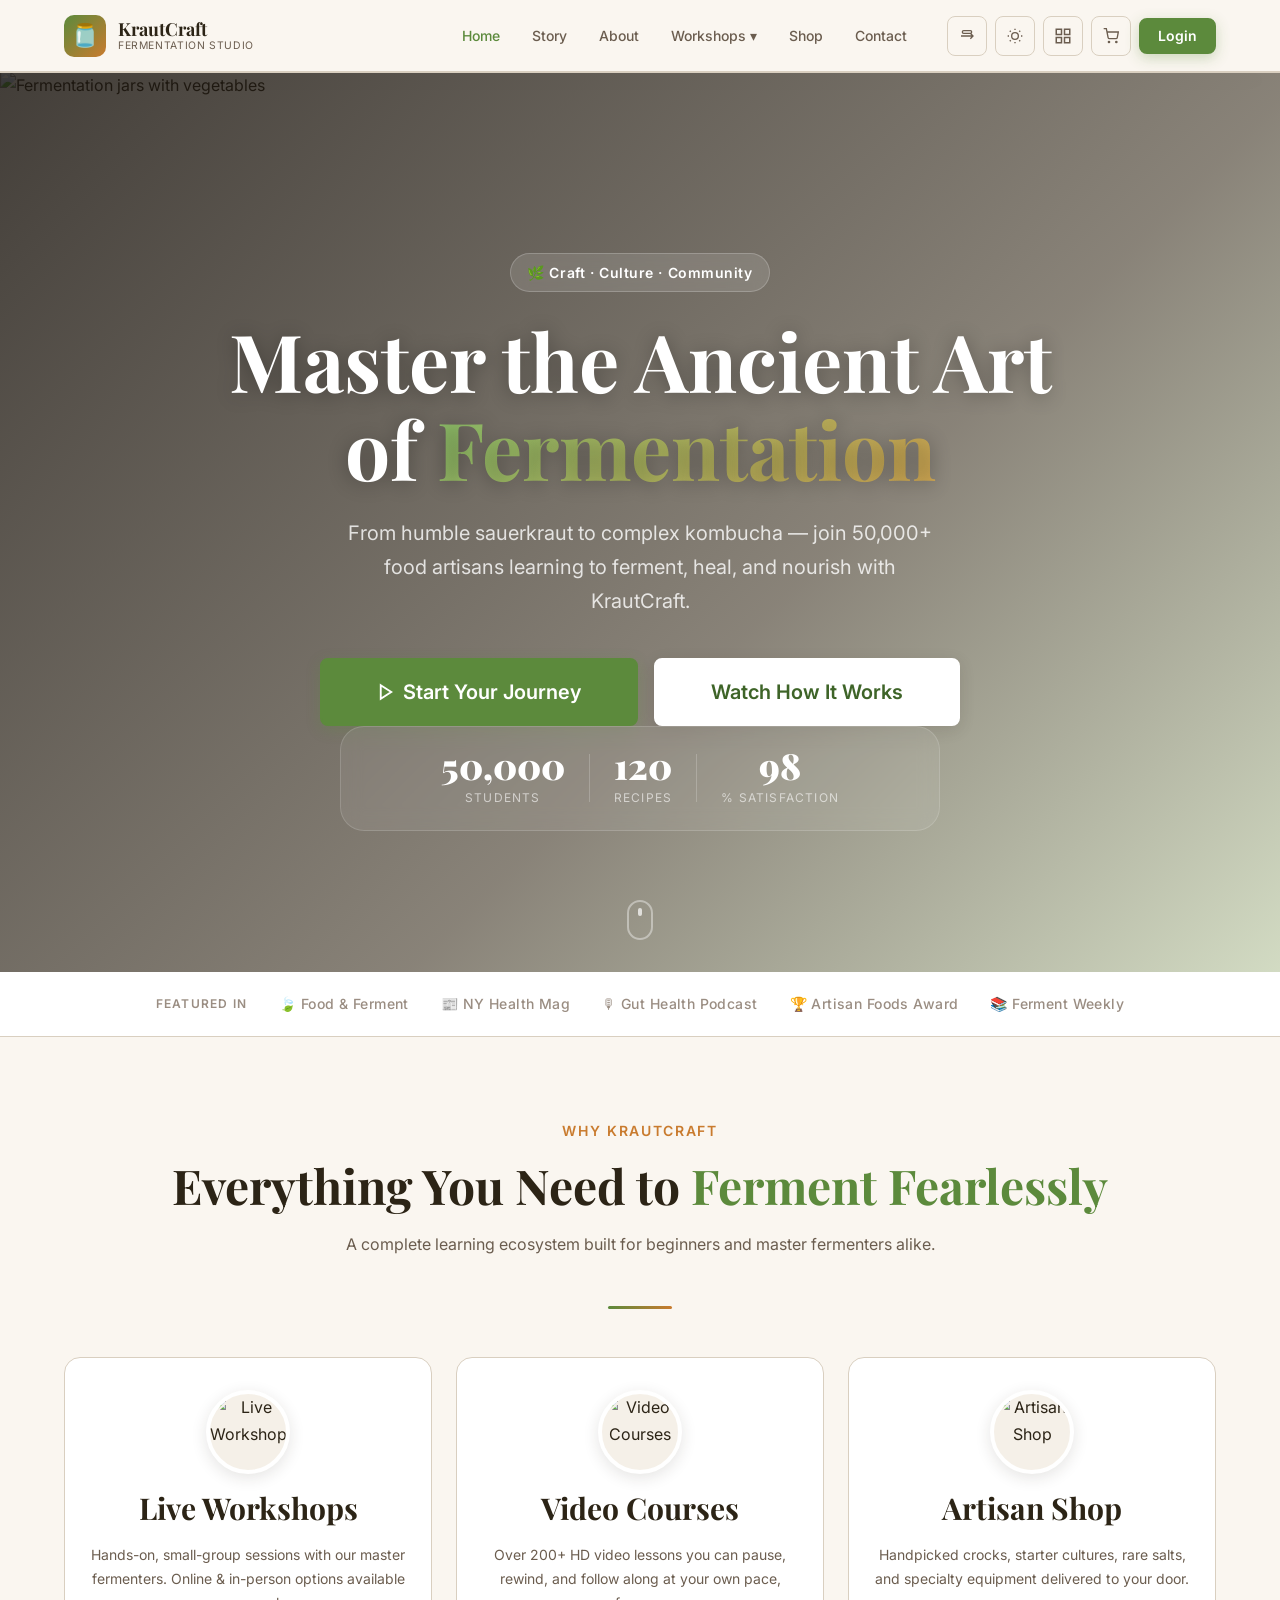
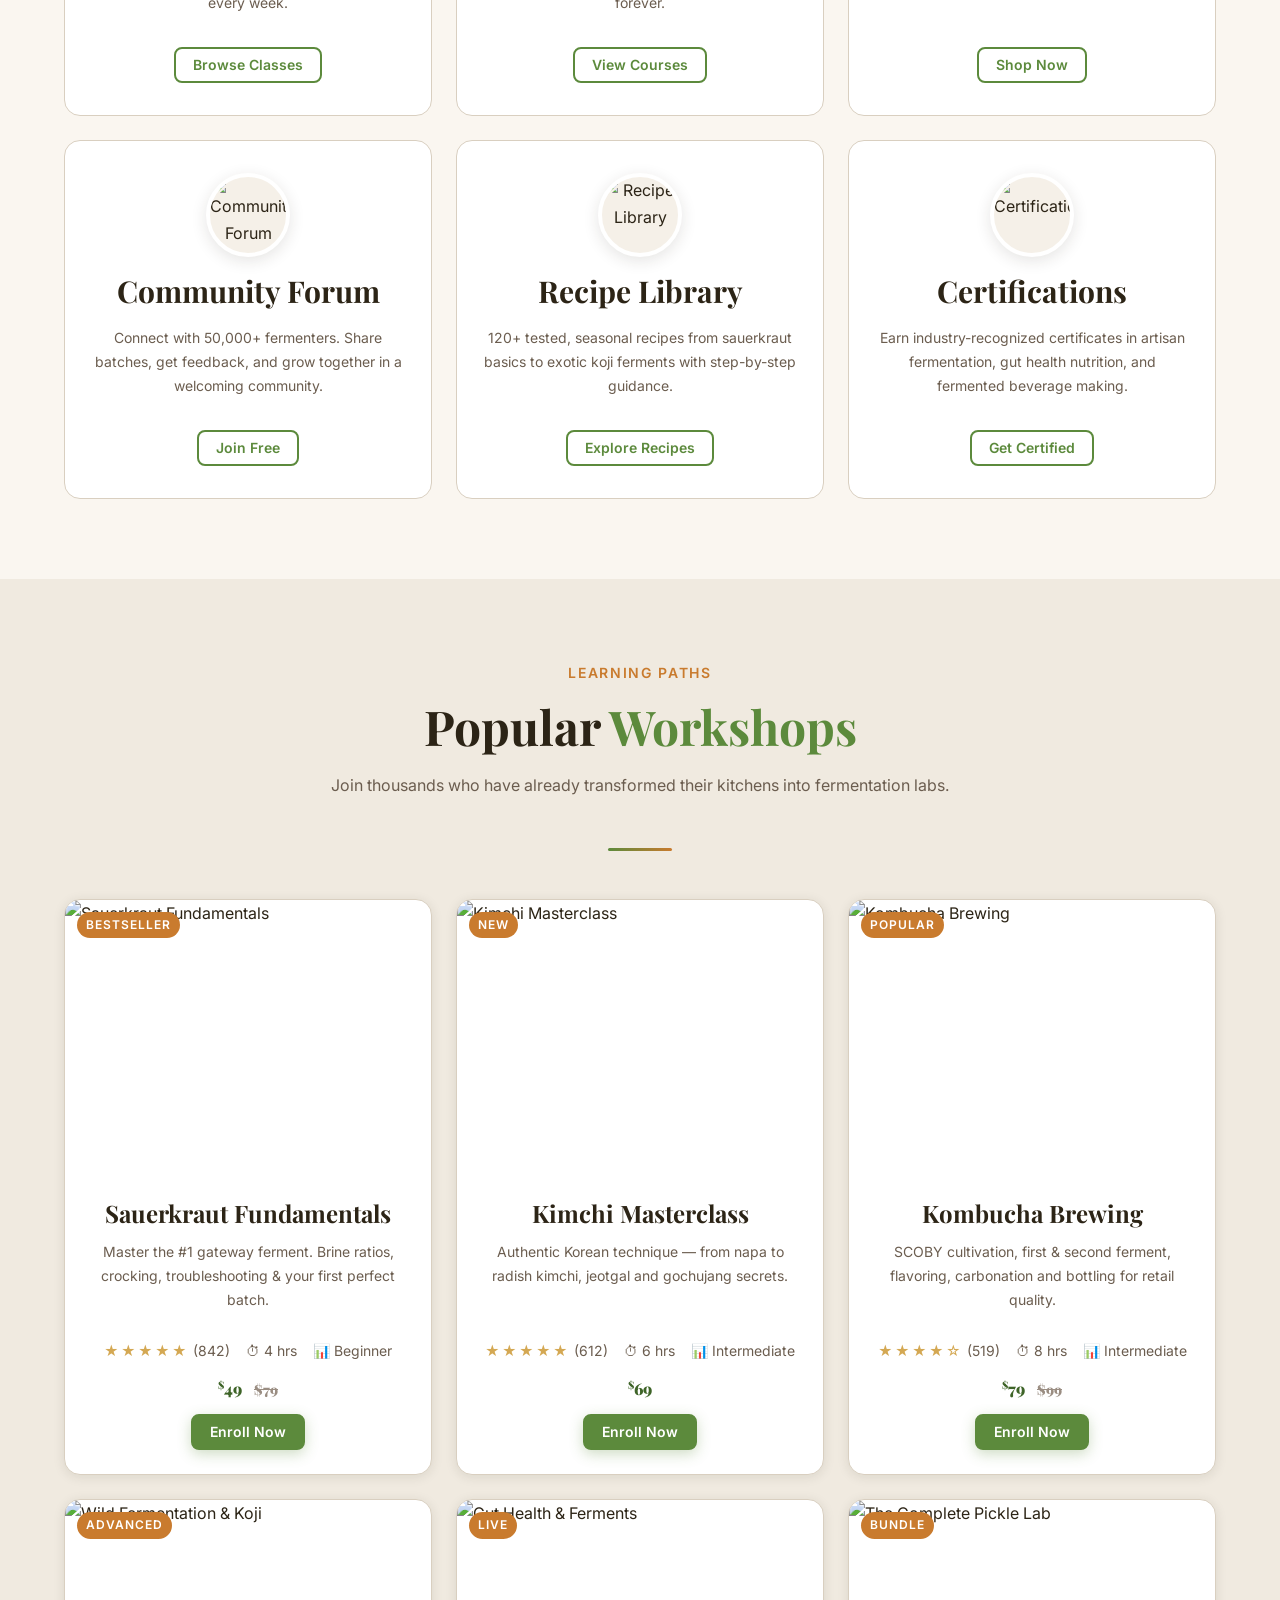
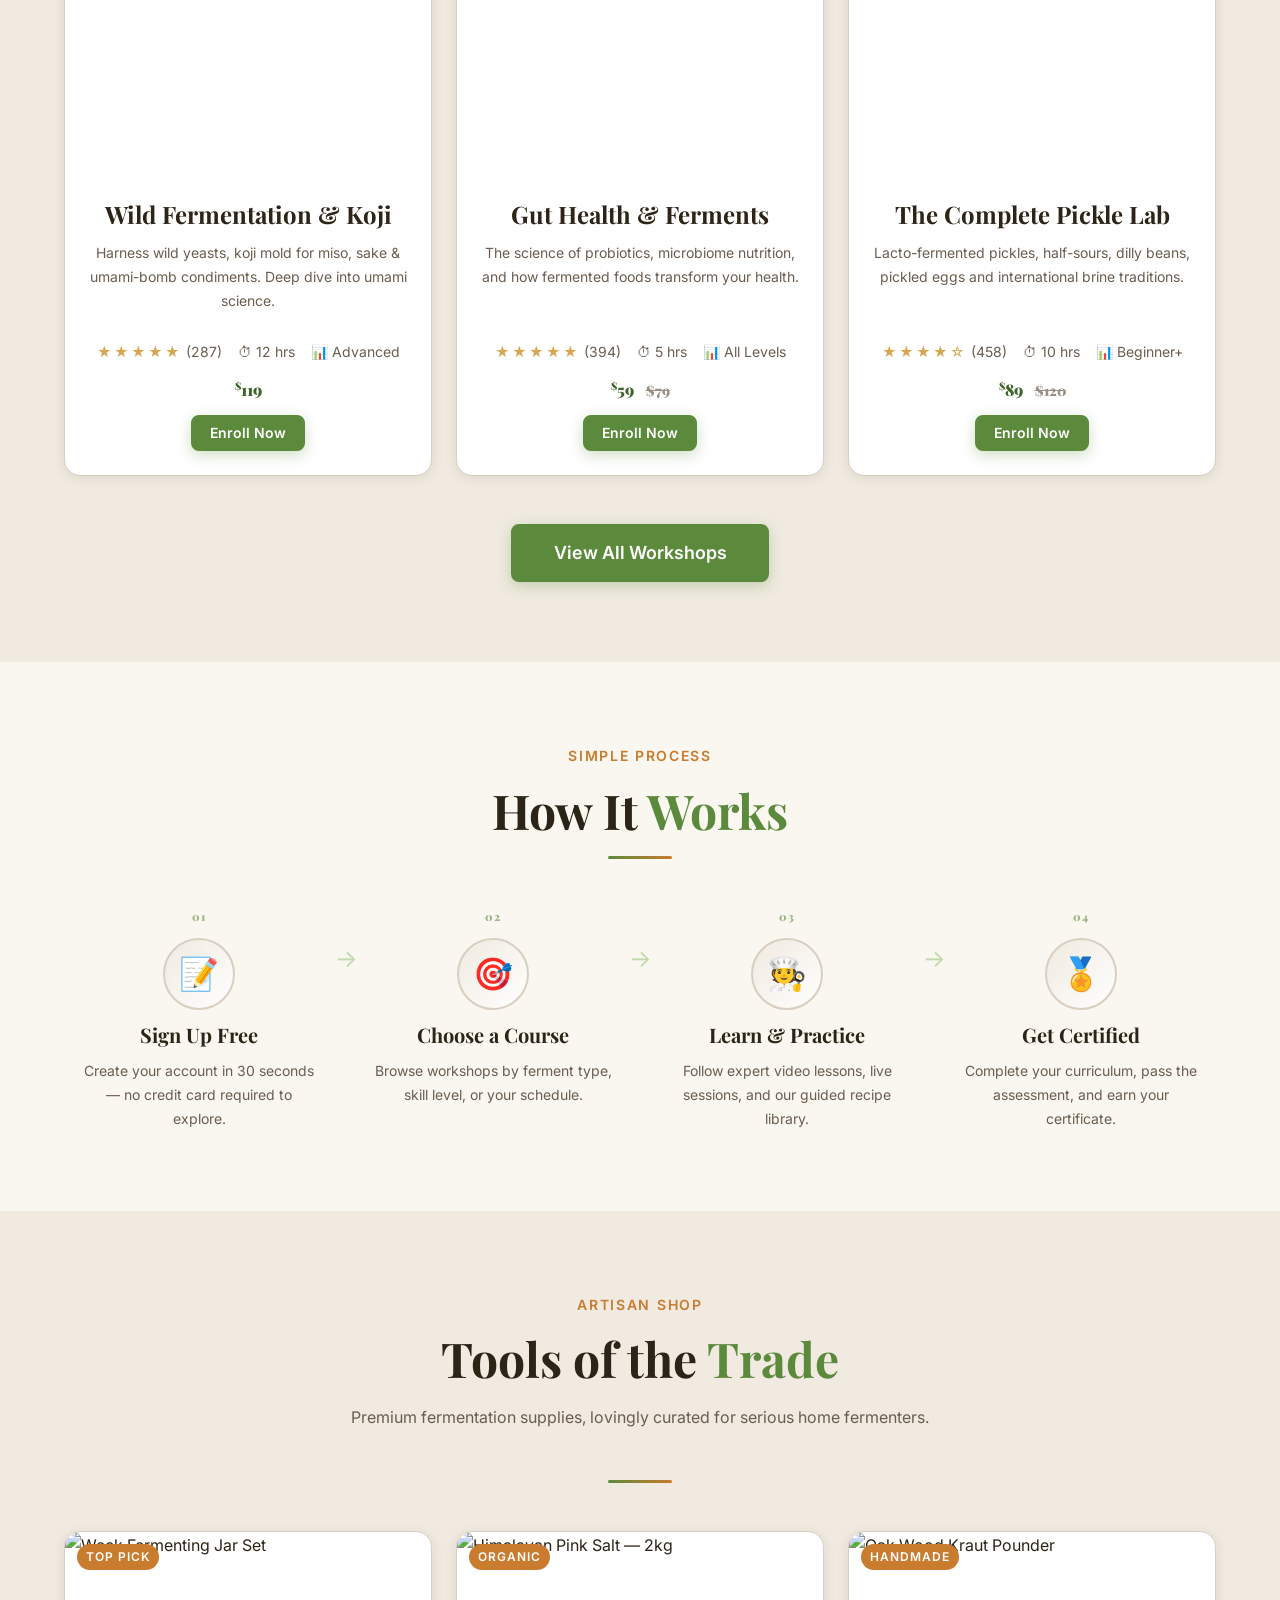
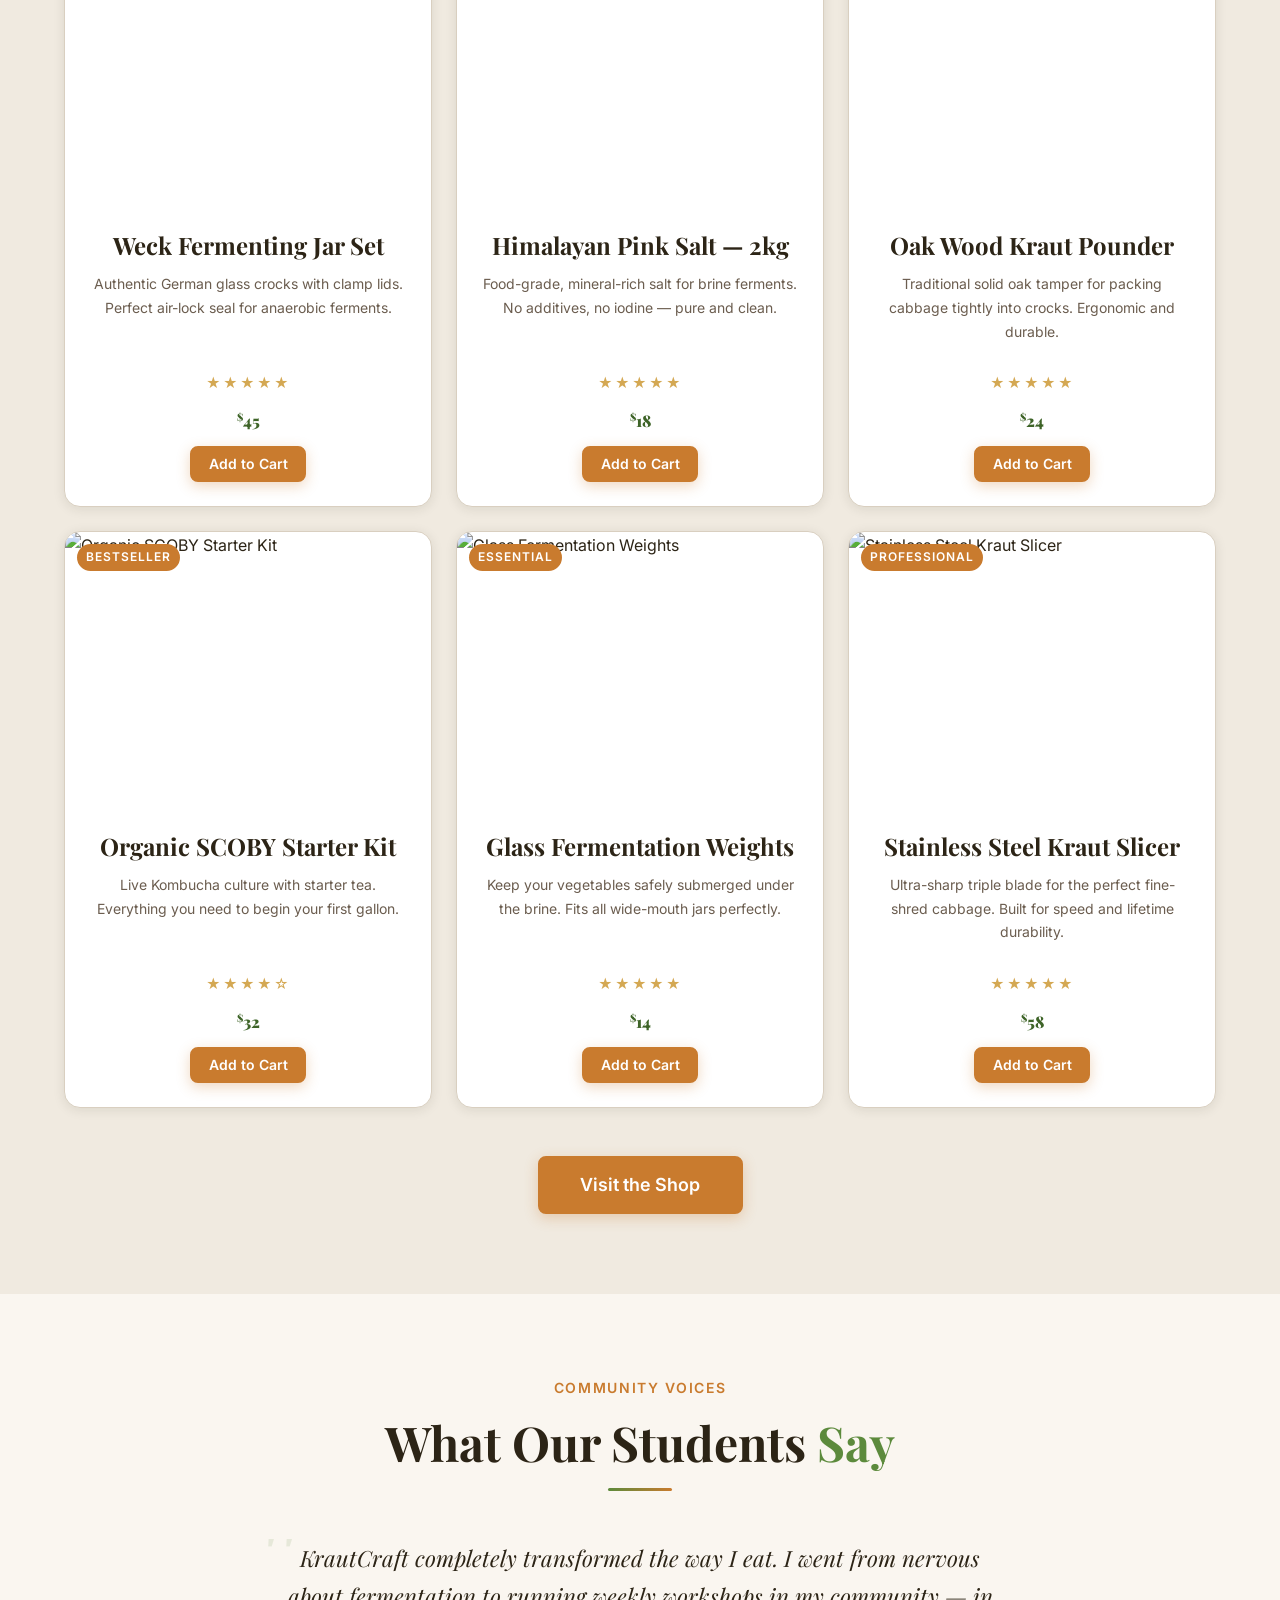
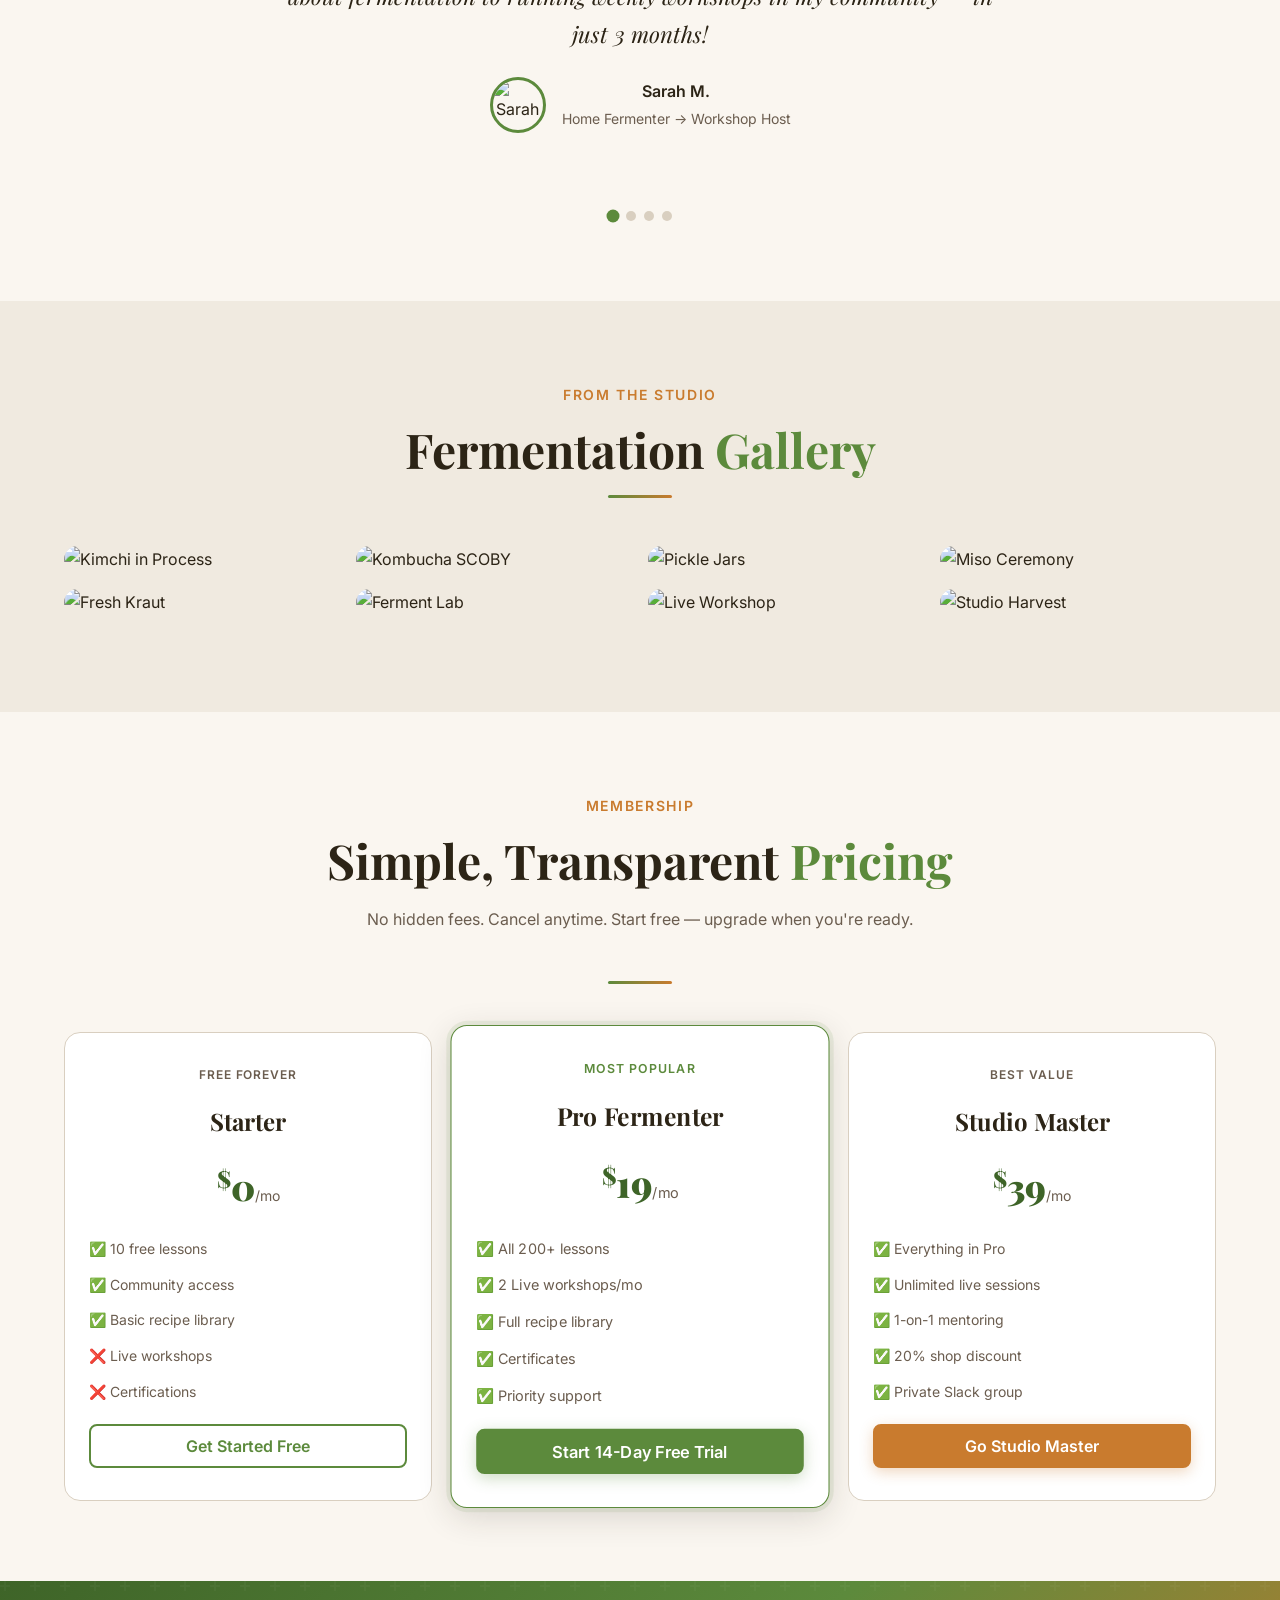
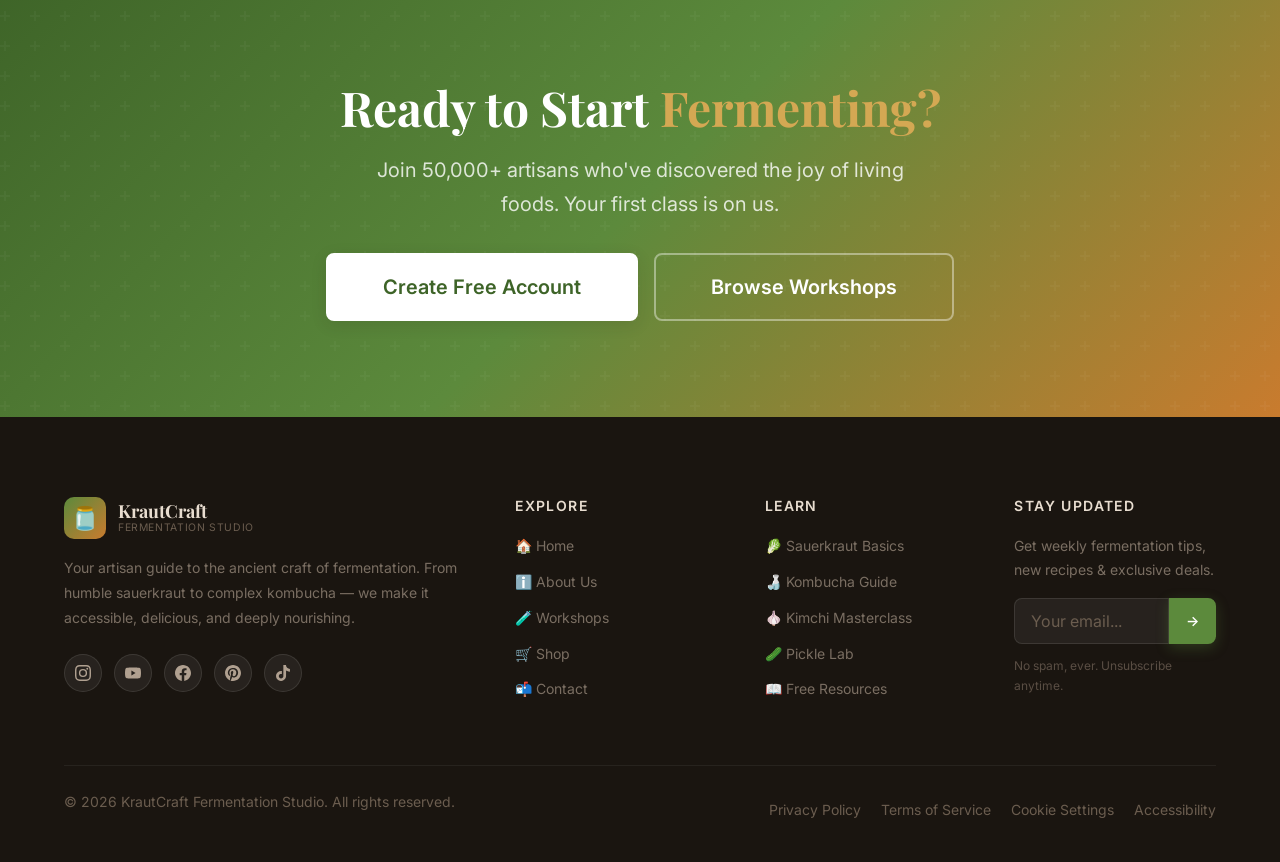
==== index.html @ ad9f2073 "s" ====
<!DOCTYPE html>
<html lang="en" dir="ltr" data-theme="light">
<head>
  <meta charset="UTF-8">
  <meta name="viewport" content="width=device-width, initial-scale=1.0">
  <title>KrautCraft | Fermentation Workshop & Kraut Making Studio</title>
  <meta name="description" content="Master the ancient art of fermentation. Join KrautCraft's hands-on workshops, online courses, and artisan shop for all your sauerkraut, kimchi & kombucha needs.">
  <meta name="keywords" content="fermentation, sauerkraut, kimchi, kombucha, workshop, kraut making">
  <meta property="og:title" content="KrautCraft Fermentation Studio">
  <meta property="og:description" content="From humble kraut to complex kombucha — master fermentation with us.">
  <meta property="og:type" content="website">
  <link rel="icon" href="data:image/svg+xml,<svg xmlns='http://www.w3.org/2000/svg' viewBox='0 0 100 100'><text y='.9em' font-size='90'>🫙</text></svg>">
  <link rel="stylesheet" href="css/variables.css">
  <link rel="stylesheet" href="css/base.css">
  <link rel="stylesheet" href="css/components.css">
  <link rel="stylesheet" href="css/layout.css">
  <link rel="stylesheet" href="css/home.css">
  <script src="https://code.jquery.com/jquery-3.7.1.min.js" defer></script>
  <script src="js/main.js" defer></script>
  <script src="js/home.js" defer></script>
</head>
<body>

<!-- Page Loader -->
<div id="page-loader" role="status" aria-label="Loading page">
  <div class="loader-jar">
    <div class="loader-jar-icon"></div>
    <p>Brewing your experience…</p>
  </div>
</div>

<!-- Header -->
<header class="site-header" id="site-header" role="banner">
  <div class="container header-inner">

    <!-- Logo -->
    <a href="index.html" class="site-logo" aria-label="Fermentation Workshop Home">
      <div class="logo-mark" aria-hidden="true">🫙</div>
      <div class="logo-text">
        <span class="logo-name">KrautCraft</span>
        <span class="logo-tagline">Fermentation Studio</span>
      </div>
    </a>

    <!-- Main Nav -->
    <nav class="site-nav" role="navigation" aria-label="Main navigation">
      <div class="nav-item">
        <a href="index.html"   class="nav-link" data-page="home">Home</a>
      </div>
      <div class="nav-item">
        <a href="index2.html"  class="nav-link" data-page="home2">Story</a>
      </div>
      <div class="nav-item">
        <a href="about.html"   class="nav-link" data-page="about">About</a>
      </div>
      <div class="nav-item">
        <a href="#"            class="nav-link" data-page="workshops">Workshops ▾</a>
        <div class="nav-dropdown" role="menu">
          <a href="workshops.html" role="menuitem">All Workshops</a>
          <a href="workshops.html#beginner"    role="menuitem">Beginner Series</a>
          <a href="workshops.html#advanced"    role="menuitem">Advanced Ferments</a>
          <a href="workshops.html#kraut"       role="menuitem">Kraut Masterclass</a>
        </div>
      </div>
      <div class="nav-item">
        <a href="shop.html"    class="nav-link" data-page="shop">Shop</a>
      </div>
      <div class="nav-item">
        <a href="contact.html" class="nav-link" data-page="contact">Contact</a>
      </div>
    </nav>

    <!-- Header Actions -->
    <div class="header-actions">

      <!-- RTL Toggle -->
      <button class="toggle-btn" id="rtl-toggle" aria-label="Toggle RTL layout">
        <svg width="16" height="16" viewBox="0 0 24 24" fill="none" stroke="currentColor" stroke-width="2">
          <path d="M17 8l4 4-4 4M3 12h18M7 4h10a2 2 0 010 4H7a2 2 0 010-4z"/>
        </svg>
      </button>

      <!-- Theme Toggle -->
      <button class="toggle-btn" id="theme-toggle" aria-label="Toggle dark mode">
        <svg class="icon-sun" width="16" height="16" viewBox="0 0 24 24" fill="none" stroke="currentColor" stroke-width="2">
          <circle cx="12" cy="12" r="5"/><line x1="12" y1="1" x2="12" y2="3"/><line x1="12" y1="21" x2="12" y2="23"/>
          <line x1="4.22" y1="4.22" x2="5.64" y2="5.64"/><line x1="18.36" y1="18.36" x2="19.78" y2="19.78"/>
          <line x1="1" y1="12" x2="3" y2="12"/><line x1="21" y1="12" x2="23" y2="12"/>
          <line x1="4.22" y1="19.78" x2="5.64" y2="18.36"/><line x1="18.36" y1="5.64" x2="19.78" y2="4.22"/>
        </svg>
        <svg class="icon-moon d-none" width="16" height="16" viewBox="0 0 24 24" fill="none" stroke="currentColor" stroke-width="2">
          <path d="M21 12.79A9 9 0 1111.21 3 7 7 0 0021 12.79z"/>
        </svg>
      </button>

      <!-- Dashboard Icon -->
      <a href="dashboard-admin.html" class="toggle-btn" aria-label="Dashboard">
        <svg width="18" height="18" viewBox="0 0 24 24" fill="none" stroke="currentColor" stroke-width="2">
          <rect x="3" y="3" width="7" height="7"></rect>
          <rect x="14" y="3" width="7" height="7"></rect>
          <rect x="14" y="14" width="7" height="7"></rect>
          <rect x="3" y="14" width="7" height="7"></rect>
        </svg>
      </a>

      <!-- Cart Icon -->
      <a href="shop.html" class="toggle-btn" aria-label="Shopping cart" style="position:relative;">
        <svg width="16" height="16" viewBox="0 0 24 24" fill="none" stroke="currentColor" stroke-width="2">
          <circle cx="9" cy="21" r="1"/><circle cx="20" cy="21" r="1"/>
          <path d="M1 1h4l2.68 13.39a2 2 0 001.99 1.61h9.72a2 2 0 001.99-1.61L23 6H6"/>
        </svg>
        <span class="notif-dot" id="cart-dot" style="display:none;"></span>
      </a>



      <!-- Login CTA -->
      <a href="login.html" class="btn btn-primary btn-sm hide-mobile">Login</a>

      <!-- Hamburger -->
      <button class="hamburger" id="hamburger" aria-label="Open menu" aria-expanded="false">
        <span></span><span></span><span></span>
      </button>
    </div>
  </div>
</header>

<!-- Mobile Navigation Drawer -->
<div class="mobile-nav" id="mobile-nav" role="navigation" aria-label="Mobile navigation">
  <div class="mobile-nav-inner">
    <a href="index.html"     class="mobile-nav-link" data-page="home">🏠 Home</a>
    <a href="index2.html"    class="mobile-nav-link" data-page="home2">📖 Our Story</a>
    <a href="about.html"     class="mobile-nav-link" data-page="about">ℹ️ About Us</a>
    <a href="workshops.html" class="mobile-nav-link" data-page="workshops">🧪 Workshops</a>
    <a href="shop.html"      class="mobile-nav-link" data-page="shop">🛒 Shop</a>
    <a href="contact.html"   class="mobile-nav-link" data-page="contact">📬 Contact</a>
    
    <div class="mobile-nav-divider"></div>
    
    <div class="mobile-nav-actions">
      <a href="shop.html" class="mobile-nav-link">🛒 View Cart</a>
      <div class="mobile-nav-divider"></div>
      <button class="mobile-nav-link" id="mobile-theme-toggle" style="width:100%; text-align:left;">🌓 Toggle Theme</button>
      <button class="mobile-nav-link" id="mobile-rtl-toggle" style="width:100%; text-align:left;">↔️ Toggle RTL</button>
    </div>

    <div class="mobile-nav-divider"></div>
    <a href="login.html"     class="mobile-nav-link">🔐 Login</a>
    <a href="dashboard-admin.html" class="mobile-nav-link">📊 Dashboard</a>
    <a href="register.html"  class="mobile-nav-link">✨ Register Free</a>
  </div>
</div>


<!-- ══════════════════════════════════════════════════════
     HERO SECTION
══════════════════════════════════════════════════════ -->
<section class="hero" id="hero" aria-label="Hero">
  <div class="hero-bg">
    <img src="https://images.unsplash.com/photo-1585944672394-4c58a015c1fb?w=1600&q=80" alt="Fermentation jars with vegetables" class="hero-bg-img" fetchpriority="high">
    <div class="hero-overlay"></div>
  </div>

  <div class="container hero-content">
    <div class="hero-badge fade-in" data-reveal>
      🌿 Craft · Culture · Community
    </div>
    <h1 class="hero-title slide-up" data-reveal>
      Master the Ancient Art<br>of <span class="hero-accent">Fermentation</span>
    </h1>
    <p class="hero-subtitle fade-in" data-reveal data-reveal-delay="0.2">
      From humble sauerkraut to complex kombucha — join 50,000+ food artisans learning to ferment, heal, and nourish with KrautCraft.
    </p>
    <div class="hero-cta fade-in" data-reveal>
      <a href="workshops.html" class="btn btn-primary btn-xl">
        <svg width="18" height="18" viewBox="0 0 24 24" fill="none" stroke="currentColor" stroke-width="2.5"><polygon points="5 3 19 12 5 21 5 3"/></svg>
        Start Your Journey
      </a>
      <a href="#how-it-works" class="btn btn-white btn-xl">Watch How It Works</a>
    </div>
    <div class="hero-stats" data-reveal>
      <div class="hero-stat">
        <span class="hero-stat-value" data-count="50000">0</span>
        <span class="hero-stat-label">Students</span>
      </div>
      <div class="hero-stat-divider"></div>
      <div class="hero-stat">
        <span class="hero-stat-value" data-count="120">0</span>
        <span class="hero-stat-label">Recipes</span>
      </div>
      <div class="hero-stat-divider"></div>
      <div class="hero-stat">
        <span class="hero-stat-value" data-count="98">0</span>
        <span class="hero-stat-label">% Satisfaction</span>
      </div>
    </div>
  </div>

  <!-- Scroll Indicator -->
  <a href="#features" class="hero-scroll" aria-label="Scroll down">
    <div class="hero-scroll-mouse"></div>
  </a>
</section>

<!-- ══════════════════════════════════════════════════════
     TRUST BAR
══════════════════════════════════════════════════════ -->
<section class="trust-bar">
  <div class="container">
    <div class="trust-inner">
      <p class="trust-label">Featured In</p>
      <div class="trust-logos">
        <span class="trust-logo">🍃 Food & Ferment</span>
        <span class="trust-logo">📰 NY Health Mag</span>
        <span class="trust-logo">🎙 Gut Health Podcast</span>
        <span class="trust-logo">🏆 Artisan Foods Award</span>
        <span class="trust-logo">📚 Ferment Weekly</span>
      </div>
    </div>
  </div>
</section>

<!-- ══════════════════════════════════════════════════════
     FEATURES SECTION
══════════════════════════════════════════════════════ -->
<section class="section" id="features">
  <div class="container">
    <div class="section-header">
      <span class="section-label" data-reveal>Why KrautCraft</span>
      <h2 class="section-title" data-reveal>Everything You Need to <span>Ferment Fearlessly</span></h2>
      <p class="section-subtitle" data-reveal>A complete learning ecosystem built for beginners and master fermenters alike.</p>
      <div class="divider"></div>
    </div>

    <div class="card-grid">
      <!-- Feature cards with real images -->
      <div class="feature-card" data-reveal>
        <div class="feature-icon">
          <img src="https://images.unsplash.com/photo-1556910103-1c02745aae4d?w=400&q=80" alt="Live Workshops">
        </div>
        <h3>Live Workshops</h3>
        <p class="card-text">Hands-on, small-group sessions with our master fermenters. Online & in-person options available every week.</p>
        <a href="workshops.html" class="btn btn-outline btn-sm mt-auto">Browse Classes</a>
      </div>

      <div class="feature-card" data-reveal class="reveal-d1">
        <div class="feature-icon">
          <img src="https://images.unsplash.com/photo-1516321318423-f06f85e504b3?w=400&q=80" alt="Video Courses">
        </div>
        <h3>Video Courses</h3>
        <p class="card-text">Over 200+ HD video lessons you can pause, rewind, and follow along at your own pace, forever.</p>
        <a href="workshops.html" class="btn btn-outline btn-sm mt-auto">View Courses</a>
      </div>

      <div class="feature-card" data-reveal class="reveal-d2">
        <div class="feature-icon">
          <img src="https://images.unsplash.com/photo-1511139088486-9727907de0f6?w=400&q=80" alt="Artisan Shop">
        </div>
        <h3>Artisan Shop</h3>
        <p class="card-text">Handpicked crocks, starter cultures, rare salts, and specialty equipment delivered to your door.</p>
        <a href="shop.html" class="btn btn-outline btn-sm mt-auto">Shop Now</a>
      </div>

      <div class="feature-card" data-reveal class="reveal-d3">
        <div class="feature-icon">
          <img src="https://images.unsplash.com/photo-1529156069898-49953e39b3ac?w=400&q=80" alt="Community Forum">
        </div>
        <h3>Community Forum</h3>
        <p class="card-text">Connect with 50,000+ fermenters. Share batches, get feedback, and grow together in a welcoming community.</p>
        <a href="register.html" class="btn btn-outline btn-sm mt-auto">Join Free</a>
      </div>

      <div class="feature-card" data-reveal class="reveal-d4">
        <div class="feature-icon">
          <img src="https://images.unsplash.com/photo-1466637574441-749b8f19452f?w=400&q=80" alt="Recipe Library">
        </div>
        <h3>Recipe Library</h3>
        <p class="card-text">120+ tested, seasonal recipes from sauerkraut basics to exotic koji ferments with step-by-step guidance.</p>
        <a href="#" class="btn btn-outline btn-sm mt-auto">Explore Recipes</a>
      </div>

      <div class="feature-card" data-reveal class="reveal-d5">
        <div class="feature-icon">
          <img src="https://images.unsplash.com/photo-1523240795612-9a054b0db644?w=400&q=80" alt="Certifications">
        </div>
        <h3>Certifications</h3>
        <p class="card-text">Earn industry-recognized certificates in artisan fermentation, gut health nutrition, and fermented beverage making.</p>
        <a href="workshops.html" class="btn btn-outline btn-sm mt-auto">Get Certified</a>
      </div>
    </div>
  </div>
</section>

<!-- ══════════════════════════════════════════════════════
     POPULAR WORKSHOPS
══════════════════════════════════════════════════════ -->
<section class="section section--alt" id="workshops">
  <div class="container">
    <div class="section-header">
      <span class="section-label" data-reveal>Learning Paths</span>
      <h2 class="section-title" data-reveal>Popular <span>Workshops</span></h2>
      <p class="section-subtitle" data-reveal>Join thousands who have already transformed their kitchens into fermentation labs.</p>
      <div class="divider"></div>
    </div>

    <div class="card-grid" id="workshops-grid">
      <!-- Cards injected via JS -->
    </div>

    <div class="text-center" style="margin-top:var(--sp-12);" data-reveal>
      <a href="workshops.html" class="btn btn-primary btn-lg">View All Workshops</a>
    </div>
  </div>
</section>

<!-- ══════════════════════════════════════════════════════
     HOW IT WORKS
══════════════════════════════════════════════════════ -->
<section class="section" id="how-it-works">
  <div class="container">
    <div class="section-header">
      <span class="section-label" data-reveal>Simple Process</span>
      <h2 class="section-title" data-reveal>How It <span>Works</span></h2>
      <div class="divider"></div>
    </div>

    <div class="how-grid" data-reveal>
      <div class="how-step">
        <div class="how-num">01</div>
        <div class="how-icon">📝</div>
        <h3>Sign Up Free</h3>
        <p>Create your account in 30 seconds — no credit card required to explore.</p>
      </div>
      <div class="how-arrow" aria-hidden="true">→</div>
      <div class="how-step">
        <div class="how-num">02</div>
        <div class="how-icon">🎯</div>
        <h3>Choose a Course</h3>
        <p>Browse workshops by ferment type, skill level, or your schedule.</p>
      </div>
      <div class="how-arrow" aria-hidden="true">→</div>
      <div class="how-step">
        <div class="how-num">03</div>
        <div class="how-icon">🧑‍🍳</div>
        <h3>Learn & Practice</h3>
        <p>Follow expert video lessons, live sessions, and our guided recipe library.</p>
      </div>
      <div class="how-arrow" aria-hidden="true">→</div>
      <div class="how-step">
        <div class="how-num">04</div>
        <div class="how-icon">🏅</div>
        <h3>Get Certified</h3>
        <p>Complete your curriculum, pass the assessment, and earn your certificate.</p>
      </div>
    </div>
  </div>
</section>

<!-- ══════════════════════════════════════════════════════
     FEATURED PRODUCTS
══════════════════════════════════════════════════════ -->
<section class="section section--alt" id="products">
  <div class="container">
    <div class="section-header">
      <span class="section-label" data-reveal>Artisan Shop</span>
      <h2 class="section-title" data-reveal>Tools of the <span>Trade</span></h2>
      <p class="section-subtitle" data-reveal>Premium fermentation supplies, lovingly curated for serious home fermenters.</p>
      <div class="divider"></div>
    </div>

    <div class="card-grid" id="products-grid">
      <!-- Rendered via JS -->
    </div>

    <div class="text-center" style="margin-top:var(--sp-12);" data-reveal>
      <a href="shop.html" class="btn btn-secondary btn-lg">Visit the Shop</a>
    </div>
  </div>
</section>

<!-- ══════════════════════════════════════════════════════
     TESTIMONIALS
══════════════════════════════════════════════════════ -->
<section class="section" id="testimonials">
  <div class="container">
    <div class="section-header">
      <span class="section-label" data-reveal>Community Voices</span>
      <h2 class="section-title" data-reveal>What Our Students <span>Say</span></h2>
      <div class="divider"></div>
    </div>
    <div class="testimonial-carousel" id="testimonial-carousel">
      <!-- Rendered via JS -->
    </div>
    <div class="carousel-dots" id="carousel-dots" role="tablist" aria-label="Testimonials navigation"></div>
  </div>
</section>

<!-- ══════════════════════════════════════════════════════
     GALLERY / INSPIRATION
══════════════════════════════════════════════════════ -->
<section class="section section--alt" id="gallery">
  <div class="container">
    <div class="section-header">
      <span class="section-label" data-reveal>From the Studio</span>
      <h2 class="section-title" data-reveal>Fermentation <span>Gallery</span></h2>
      <div class="divider"></div>
    </div>
    <div class="gallery-masonry" id="gallery-grid">
      <!-- Rendered via JS -->
    </div>
  </div>
</section>

<!-- ══════════════════════════════════════════════════════
     PRICING
══════════════════════════════════════════════════════ -->
<section class="section" id="pricing">
  <div class="container">
    <div class="section-header">
      <span class="section-label" data-reveal>Membership</span>
      <h2 class="section-title" data-reveal>Simple, Transparent <span>Pricing</span></h2>
      <p class="section-subtitle" data-reveal>No hidden fees. Cancel anytime. Start free — upgrade when you're ready.</p>
      <div class="divider"></div>
    </div>

    <div class="pricing-grid" data-reveal>
      <!-- Free -->
      <div class="pricing-card">
        <div class="pricing-badge">Free Forever</div>
        <h3>Starter</h3>
        <div class="price price-lg"><span class="price-currency">$</span>0<span class="pricing-period">/mo</span></div>
        <ul class="pricing-features">
          <li>✅ 10 free lessons</li>
          <li>✅ Community access</li>
          <li>✅ Basic recipe library</li>
          <li>❌ Live workshops</li>
          <li>❌ Certifications</li>
        </ul>
        <a href="register.html" class="btn btn-outline btn-full">Get Started Free</a>
      </div>
      <!-- Pro -->
      <div class="pricing-card pricing-card--featured">
        <div class="pricing-badge pricing-badge--pro">Most Popular</div>
        <h3>Pro Fermenter</h3>
        <div class="price price-lg"><span class="price-currency">$</span>19<span class="pricing-period">/mo</span></div>
        <ul class="pricing-features">
          <li>✅ All 200+ lessons</li>
          <li>✅ 2 Live workshops/mo</li>
          <li>✅ Full recipe library</li>
          <li>✅ Certificates</li>
          <li>✅ Priority support</li>
        </ul>
        <a href="register.html" class="btn btn-primary btn-full">Start 14-Day Free Trial</a>
      </div>
      <!-- Studio -->
      <div class="pricing-card">
        <div class="pricing-badge">Best Value</div>
        <h3>Studio Master</h3>
        <div class="price price-lg"><span class="price-currency">$</span>39<span class="pricing-period">/mo</span></div>
        <ul class="pricing-features">
          <li>✅ Everything in Pro</li>
          <li>✅ Unlimited live sessions</li>
          <li>✅ 1-on-1 mentoring</li>
          <li>✅ 20% shop discount</li>
          <li>✅ Private Slack group</li>
        </ul>
        <a href="register.html" class="btn btn-secondary btn-full">Go Studio Master</a>
      </div>
    </div>
  </div>
</section>

<!-- ══════════════════════════════════════════════════════
     CTA BANNER
══════════════════════════════════════════════════════ -->
<section class="cta-banner">
  <div class="cta-banner-bg"></div>
  <div class="container cta-banner-content" data-reveal>
    <h2>Ready to Start <span>Fermenting?</span></h2>
    <p>Join 50,000+ artisans who've discovered the joy of living foods. Your first class is on us.</p>
    <div class="hero-cta">
      <a href="register.html" class="btn btn-white btn-xl">Create Free Account</a>
      <a href="workshops.html" class="btn btn-outline btn-xl" style="border-color:rgba(255,255,255,0.4);color:#fff;">Browse Workshops</a>
    </div>
  </div>
</section>

<!-- Footer -->
<footer class="site-footer" role="contentinfo">
  <div class="container">
    <div class="footer-grid">

      <!-- Brand Column -->
      <div class="footer-col footer-brand">
        <a href="index.html" class="site-logo" style="text-decoration:none;">
          <div class="logo-mark" aria-hidden="true">🫙</div>
          <div class="logo-text">
            <span class="logo-name" style="color:#E8DDD0;">KrautCraft</span>
            <span class="logo-tagline">Fermentation Studio</span>
          </div>
        </a>
        <p>Your artisan guide to the ancient craft of fermentation. From humble sauerkraut to complex kombucha — we make it accessible, delicious, and deeply nourishing.</p>
        <div class="footer-social" aria-label="Social media links">
          <a href="#" class="social-link" aria-label="Instagram">
            <svg width="16" height="16" viewBox="0 0 24 24" fill="currentColor"><path d="M12 2.163c3.204 0 3.584.012 4.85.07 3.252.148 4.771 1.691 4.919 4.919.058 1.265.069 1.645.069 4.849 0 3.205-.012 3.584-.069 4.849-.149 3.225-1.664 4.771-4.919 4.919-1.266.058-1.644.07-4.85.07-3.204 0-3.584-.012-4.849-.07-3.26-.149-4.771-1.699-4.919-4.92-.058-1.265-.07-1.644-.07-4.849 0-3.204.013-3.583.07-4.849.149-3.227 1.664-4.771 4.919-4.919 1.266-.057 1.645-.069 4.849-.069zM12 0C8.741 0 8.333.014 7.053.072 2.695.272.273 2.69.073 7.052.014 8.333 0 8.741 0 12c0 3.259.014 3.668.072 4.948.2 4.358 2.618 6.78 6.98 6.98C8.333 23.986 8.741 24 12 24c3.259 0 3.668-.014 4.948-.072 4.354-.2 6.782-2.618 6.979-6.98.059-1.28.073-1.689.073-4.948 0-3.259-.014-3.667-.072-4.947-.196-4.354-2.617-6.78-6.979-6.98C15.668.014 15.259 0 12 0zm0 5.838a6.162 6.162 0 100 12.324 6.162 6.162 0 000-12.324zM12 16a4 4 0 110-8 4 4 0 010 8zm6.406-11.845a1.44 1.44 0 100 2.881 1.44 1.44 0 000-2.881z"/></svg>
          </a>
          <a href="#" class="social-link" aria-label="YouTube">
            <svg width="16" height="16" viewBox="0 0 24 24" fill="currentColor"><path d="M23.495 6.205a3.007 3.007 0 00-2.088-2.088c-1.87-.501-9.396-.501-9.396-.501s-7.507-.01-9.396.501A3.007 3.007 0 00.527 6.205a31.247 31.247 0 00-.522 5.805 31.247 31.247 0 00.522 5.783 3.007 3.007 0 002.088 2.088c1.868.502 9.396.502 9.396.502s7.506 0 9.396-.502a3.007 3.007 0 002.088-2.088 31.247 31.247 0 00.5-5.783 31.247 31.247 0 00-.5-5.805zM9.609 15.601V8.408l6.264 3.602z"/></svg>
          </a>
          <a href="#" class="social-link" aria-label="Facebook">
            <svg width="16" height="16" viewBox="0 0 24 24" fill="currentColor"><path d="M24 12.073c0-6.627-5.373-12-12-12s-12 5.373-12 12c0 5.99 4.388 10.954 10.125 11.854v-8.385H7.078v-3.47h3.047V9.43c0-3.007 1.792-4.669 4.533-4.669 1.312 0 2.686.235 2.686.235v2.953H15.83c-1.491 0-1.956.925-1.956 1.874v2.25h3.328l-.532 3.47h-2.796v8.385C19.612 23.027 24 18.062 24 12.073z"/></svg>
          </a>
          <a href="#" class="social-link" aria-label="Pinterest">
            <svg width="16" height="16" viewBox="0 0 24 24" fill="currentColor"><path d="M12 0C5.373 0 0 5.373 0 12c0 5.084 3.163 9.426 7.627 11.174-.105-.949-.2-2.405.042-3.441.218-.937 1.407-5.965 1.407-5.965s-.359-.719-.359-1.782c0-1.668.967-2.914 2.171-2.914 1.023 0 1.518.769 1.518 1.69 0 1.029-.655 2.568-.994 3.995-.283 1.194.599 2.169 1.777 2.169 2.133 0 3.772-2.249 3.772-5.495 0-2.873-2.064-4.882-5.012-4.882-3.414 0-5.418 2.561-5.418 5.207 0 1.031.397 2.138.893 2.738a.36.36 0 01.083.345l-.333 1.36c-.053.22-.174.267-.402.161-1.499-.698-2.436-2.889-2.436-4.649 0-3.785 2.75-7.262 7.929-7.262 4.163 0 7.398 2.967 7.398 6.931 0 4.136-2.607 7.464-6.227 7.464-1.216 0-2.359-.632-2.75-1.378l-.748 2.853c-.271 1.043-1.002 2.35-1.492 3.146C9.57 23.812 10.763 24 12 24c6.627 0 12-5.373 12-12S18.627 0 12 0z"/></svg>
          </a>
          <a href="#" class="social-link" aria-label="TikTok">
            <svg width="16" height="16" viewBox="0 0 24 24" fill="currentColor"><path d="M12.525.02c1.31-.02 2.61-.01 3.91-.02.08 1.53.63 3.09 1.75 4.17 1.12 1.11 2.7 1.62 4.24 1.79v4.03c-1.44-.05-2.89-.35-4.2-.97-.57-.26-1.1-.59-1.62-.93-.01 2.92.01 5.84-.02 8.75-.08 1.4-.54 2.79-1.35 3.94-1.31 1.92-3.58 3.17-5.91 3.21-1.43.08-2.86-.31-4.08-1.03-2.02-1.19-3.44-3.37-3.65-5.71-.02-.5-.03-1-.01-1.49.18-1.9 1.12-3.72 2.58-4.96 1.66-1.44 3.98-2.13 6.15-1.72.02 1.48-.04 2.96-.04 4.44-.99-.32-2.15-.23-3.02.37-.63.41-1.11 1.04-1.36 1.75-.21.51-.15 1.07-.14 1.61.24 1.64 1.82 3.02 3.5 2.87 1.12-.01 2.19-.66 2.77-1.61.19-.33.4-.67.41-1.06.1-1.79.06-3.57.07-5.36.01-4.03-.01-8.05.02-12.07z"/></svg>
          </a>
        </div>
      </div>

      <!-- Explore Links -->
      <div class="footer-col">
        <h4>Explore</h4>
        <nav class="footer-links" aria-label="Explore links">
          <a href="index.html">🏠 Home</a>
          <a href="about.html">ℹ️ About Us</a>
          <a href="workshops.html">🧪 Workshops</a>
          <a href="shop.html">🛒 Shop</a>
          <a href="contact.html">📬 Contact</a>
        </nav>
      </div>

      <!-- Learn Links -->
      <div class="footer-col">
        <h4>Learn</h4>
        <nav class="footer-links" aria-label="Learn links">
          <a href="#">🥬 Sauerkraut Basics</a>
          <a href="#">🍶 Kombucha Guide</a>
          <a href="#">🧄 Kimchi Masterclass</a>
          <a href="#">🥒 Pickle Lab</a>
          <a href="#">📖 Free Resources</a>
        </nav>
      </div>

      <!-- Newsletter & Legal -->
      <div class="footer-col">
        <h4>Stay Updated</h4>
        <p style="font-size:var(--fs-sm);color:#7A6E62;margin-bottom:var(--sp-4);">Get weekly fermentation tips, new recipes & exclusive deals.</p>
        <div class="footer-newsletter">
          <div class="newsletter-row">
            <input type="email" class="form-control" placeholder="Your email..." id="footer-email" aria-label="Email for newsletter">
            <button class="btn btn-primary btn-sm" id="footer-subscribe-btn" aria-label="Subscribe to newsletter">→</button>
          </div>
        </div>
        <p style="font-size:var(--fs-xs);color:#5A4E44;margin-top:var(--sp-3);">No spam, ever. Unsubscribe anytime.</p>
      </div>
    </div>

    <!-- Footer Bottom -->
    <div class="footer-bottom">
      <p>© <span id="footer-year"></span> KrautCraft Fermentation Studio. All rights reserved.</p>
      <nav class="footer-bottom-links" aria-label="Legal links">
        <a href="#">Privacy Policy</a>
        <a href="#">Terms of Service</a>
        <a href="#">Cookie Settings</a>
        <a href="#">Accessibility</a>
      </nav>
    </div>
  </div>
</footer>

<script>
  // Set footer year dynamically
  document.getElementById('footer-year').textContent = new Date().getFullYear();
  // Newsletter quick handler
  document.getElementById('footer-subscribe-btn')?.addEventListener('click', function() {
    const email = document.getElementById('footer-email').value.trim();
    if (email && email.includes('@')) {
      if (window.showToast) showToast('success', '🎉 You\'re subscribed!', 'Welcome to the fermentation community!');
      document.getElementById('footer-email').value = '';
    } else {
      if (window.showToast) showToast('error', 'Invalid email', 'Please enter a valid email address.');
    }
  });
</script>


<!-- Toast Container -->
<div id="toast-container" role="alert" aria-live="polite"></div>

</body>
</html>
---- css/variables.css ----
/* ============================================================
   FERMENTATION WORKSHOP & KRAUT MAKING STUDIO
   Design Tokens — variables.css
   ============================================================ */

:root {
  /* ─── Brand Colors ─── */
  --clr-primary:        #5C8A3C;   /* deep herb green     */
  --clr-primary-dark:   #3E6428;
  --clr-primary-light:  #8ABF6A;
  --clr-secondary:      #C97B2E;   /* warm amber / crock  */
  --clr-secondary-dark: #9A5B1A;
  --clr-accent:         #D4A853;   /* golden turmeric     */
  --clr-danger:         #C0392B;
  --clr-success:        #27AE60;
  --clr-warning:        #F39C12;
  --clr-info:           #2980B9;

  /* ─── Neutrals ─── */
  --clr-bg:             #FAF6F0;   /* warm cream          */
  --clr-bg-alt:         #F0EAE0;
  --clr-surface:        #FFFFFF;
  --clr-surface-alt:    #F5F0E8;
  --clr-border:         #D9CFC0;
  --clr-text:           #2C2416;
  --clr-text-muted:     #6B5D4F;
  --clr-text-light:     #9A8D82;
  --clr-overlay:        rgba(44,36,22,0.45);

  /* ─── Typography ─── */
  --font-heading:       'Playfair Display', Georgia, serif;
  --font-body:          'Inter', 'Segoe UI', sans-serif;
  --font-mono:          'JetBrains Mono', 'Courier New', monospace;

  --fs-xs:   0.75rem;
  --fs-sm:   0.875rem;
  --fs-base: 1rem;
  --fs-md:   1.125rem;
  --fs-lg:   1.25rem;
  --fs-xl:   1.5rem;
  --fs-2xl:  1.875rem;
  --fs-3xl:  2.25rem;
  --fs-4xl:  3rem;
  --fs-5xl:  3.75rem;

  --fw-normal:  400;
  --fw-medium:  500;
  --fw-semi:    600;
  --fw-bold:    700;
  --fw-black:   900;

  /* ─── Spacing ─── */
  --sp-1:   0.25rem;
  --sp-2:   0.5rem;
  --sp-3:   0.75rem;
  --sp-4:   1rem;
  --sp-5:   1.25rem;
  --sp-6:   1.5rem;
  --sp-8:   2rem;
  --sp-10:  2.5rem;
  --sp-12:  3rem;
  --sp-16:  4rem;
  --sp-20:  5rem;
  --sp-24:  6rem;

  /* ─── Radii ─── */
  --radius-sm:  0.25rem;
  --radius-md:  0.5rem;
  --radius-lg:  1rem;
  --radius-xl:  1.5rem;
  --radius-full: 9999px;

  /* ─── Shadows ─── */
  --shadow-sm:  0 1px 3px rgba(44,36,22,0.08);
  --shadow-md:  0 4px 16px rgba(44,36,22,0.12);
  --shadow-lg:  0 8px 32px rgba(44,36,22,0.16);
  --shadow-xl:  0 16px 48px rgba(44,36,22,0.20);
  --shadow-card: 0 2px 12px rgba(44,36,22,0.10);

  /* ─── Transitions ─── */
  --trans-fast:   150ms ease;
  --trans-base:   250ms ease;
  --trans-slow:   400ms ease;
  --trans-bounce: 350ms cubic-bezier(0.34,1.56,0.64,1);

  /* ─── Layout ─── */
  --header-h:    72px;
  --sidebar-w:   260px;
  --container:   1200px;
  --section-py:  var(--sp-20);
  --card-radius: var(--radius-lg);
}

/* ─── Dark Mode ─── */
[data-theme="dark"] {
  --clr-bg:           #1A1510;
  --clr-bg-alt:       #231D14;
  --clr-surface:      #2C2416;
  --clr-surface-alt:  #352C1E;
  --clr-border:       #4A3E2E;
  --clr-text:         #F0EAE0;
  --clr-text-muted:   #B0A090;
  --clr-text-light:   #7A6E62;
  --clr-overlay:      rgba(0,0,0,0.55);
  --shadow-card:      0 2px 12px rgba(0,0,0,0.35);
  --shadow-md:        0 4px 16px rgba(0,0,0,0.40);
  --shadow-lg:        0 8px 32px rgba(0,0,0,0.50);
}

/* ─── RTL Support ─── */
[dir="rtl"] {
  --rtl-flip: -1;
}
---- css/base.css ----
/* ============================================================
   BASE STYLES & RESET
   ============================================================ */
@import url('https://fonts.googleapis.com/css2?family=Playfair+Display:ital,wght@0,400;0,600;0,700;0,900;1,400;1,700&family=Inter:wght@300;400;500;600;700&display=swap');

*, *::before, *::after {
  box-sizing: border-box;
  margin: 0;
  padding: 0;
}

html {
  scroll-behavior: smooth;
  font-size: 16px;
  text-size-adjust: 100%;
  -webkit-font-smoothing: antialiased;
  -moz-osx-font-smoothing: grayscale;
}

body {
  font-family: var(--font-body);
  font-size: var(--fs-base);
  line-height: 1.7;
  color: var(--clr-text);
  background-color: var(--clr-bg);
  transition: background-color var(--trans-slow), color var(--trans-slow);
  overflow-x: hidden;
}

/* ─── Typography Base ─── */
h1, h2, h3, h4, h5, h6 {
  font-family: var(--font-heading);
  font-weight: var(--fw-bold);
  line-height: 1.25;
  color: var(--clr-text);
  text-align: center;
}
h1 { font-size: clamp(2rem, 5vw, var(--fs-5xl)); }
h2 { font-size: clamp(1.6rem, 4vw, var(--fs-4xl)); }
h3 { font-size: clamp(1.25rem, 3vw, var(--fs-2xl)); }
h4 { font-size: var(--fs-xl); }
h5 { font-size: var(--fs-lg); }
h6 { font-size: var(--fs-base); }

p { margin-bottom: var(--sp-4); }
p:last-child { margin-bottom: 0; }

a {
  color: var(--clr-primary);
  text-decoration: none;
  transition: color var(--trans-fast);
}
a:hover { color: var(--clr-primary-dark); }

img, video {
  max-width: 100%;
  height: auto;
  display: block;
}

ul, ol { list-style: none; }

button, input, select, textarea {
  font-family: inherit;
  font-size: inherit;
}

button { cursor: pointer; border: none; background: none; }

/* ─── Scrollbar ─── */
::-webkit-scrollbar { width: 8px; height: 8px; }
::-webkit-scrollbar-track { background: var(--clr-bg-alt); }
::-webkit-scrollbar-thumb {
  background: var(--clr-border);
  border-radius: var(--radius-full);
}
::-webkit-scrollbar-thumb:hover { background: var(--clr-text-light); }

/* ─── Selection ─── */
::selection {
  background: var(--clr-primary);
  color: #fff;
}

/* ─── Container ─── */
.container {
  width: 100%;
  max-width: var(--container);
  margin-inline: auto;
  padding-inline: var(--sp-6);
}

/* ─── Section Base ─── */
.section { padding-block: var(--section-py); }
.section--alt { background-color: var(--clr-bg-alt); }

/* ─── Section Heading ─── */
.section-label {
  display: inline-block;
  font-size: var(--fs-sm);
  font-weight: var(--fw-semi);
  letter-spacing: 0.12em;
  text-transform: uppercase;
  color: var(--clr-secondary);
  margin-bottom: var(--sp-3);
}
.section-title {
  font-size: clamp(1.6rem, 4vw, var(--fs-4xl));
  margin-bottom: var(--sp-4);
  text-align: center;
}
.section-title span { color: var(--clr-primary); }
.section-subtitle {
  max-width: 640px;
  margin-inline: auto;
  text-align: center;
  color: var(--clr-text-muted);
  margin-bottom: var(--sp-12);
}
.section-header { text-align: center; margin-bottom: var(--sp-12); }

/* ─── Divider ─── */
.divider {
  width: 64px;
  height: 3px;
  border-radius: var(--radius-full);
  background: linear-gradient(90deg, var(--clr-primary), var(--clr-secondary));
  margin-inline: auto;
  margin-block: var(--sp-4);
}

/* ─── Skeleton Loader ─── */
.skeleton {
  background: linear-gradient(90deg,
    var(--clr-border) 25%,
    var(--clr-surface-alt) 50%,
    var(--clr-border) 75%
  );
  background-size: 200% 100%;
  animation: skeletonShimmer 1.5s infinite;
  border-radius: var(--radius-md);
}
@keyframes skeletonShimmer {
  0%   { background-position: 200% 0; }
  100% { background-position: -200% 0; }
}
.skeleton-text  { height: 1em;  width: 80%; margin-bottom: var(--sp-2); }
.skeleton-title { height: 2em;  width: 60%; margin-bottom: var(--sp-4); }
.skeleton-img   { height: 200px; width: 100%; }
.skeleton-card  { height: 320px; border-radius: var(--card-radius); }

/* ─── Page Loader ─── */
#page-loader {
  position: fixed;
  inset: 0;
  background: var(--clr-bg);
  display: flex;
  align-items: center;
  justify-content: center;
  z-index: 9999;
  transition: opacity var(--trans-slow), visibility var(--trans-slow);
}
#page-loader.hidden { opacity: 0; visibility: hidden; }

.loader-jar {
  display: flex;
  flex-direction: column;
  align-items: center;
  gap: var(--sp-4);
}
.loader-jar-icon {
  width: 64px;
  height: 64px;
  border-radius: 50%;
  border: 4px solid var(--clr-border);
  border-top-color: var(--clr-primary);
  animation: spin 0.9s linear infinite;
}
@keyframes spin { to { transform: rotate(360deg); } }
.loader-jar p { color: var(--clr-text-muted); font-size: var(--fs-sm); }

/* ─── Utilities ─── */
.sr-only {
  position: absolute;
  width: 1px; height: 1px;
  padding: 0; margin: -1px;
  overflow: hidden;
  clip: rect(0,0,0,0);
  white-space: nowrap;
  border: 0;
}

.text-center { text-align: center; }
.text-left   { text-align: left; }
.text-right  { text-align: right; }

.text-primary  { color: var(--clr-primary) !important; }
.text-secondary{ color: var(--clr-secondary) !important; }
.text-muted    { color: var(--clr-text-muted) !important; }

.bg-primary  { background: var(--clr-primary) !important; }
.bg-surface  { background: var(--clr-surface) !important; }

.mt-auto { margin-top: auto; }
.mb-4    { margin-bottom: var(--sp-4); }
.mb-8    { margin-bottom: var(--sp-8); }
.mb-12   { margin-bottom: var(--sp-12); }

.d-flex      { display: flex; }
.d-grid      { display: grid; }
.d-none      { display: none !important; }
.d-block     { display: block; }
.align-center{ align-items: center; }
.gap-4       { gap: var(--sp-4); }
.flex-wrap   { flex-wrap: wrap; }
.justify-center { justify-content: center; }

.rounded     { border-radius: var(--radius-md); }
.rounded-lg  { border-radius: var(--radius-lg); }

.fade-in {
  animation: fadeIn 0.6s ease forwards;
}
@keyframes fadeIn {
  from { opacity: 0; transform: translateY(16px); }
  to   { opacity: 1; transform: translateY(0); }
}

.slide-up {
  animation: slideUp 0.7s cubic-bezier(.22,.68,0,1.2) forwards;
}
@keyframes slideUp {
  from { opacity: 0; transform: translateY(40px); }
  to   { opacity: 1; transform: translateY(0); }
}

/* ─── Responsive visibility ─── */
@media (max-width: 640px)  { .hide-mobile  { display: none !important; } }
@media (min-width: 641px)  { .hide-desktop { display: none !important; } }
---- css/components.css ----
/* ============================================================
   BUTTONS
   ============================================================ */

.btn {
  display: inline-flex;
  align-items: center;
  justify-content: center;
  gap: var(--sp-2);
  padding: 0.75em 1.75em;
  font-family: var(--font-body);
  font-size: var(--fs-base);
  font-weight: var(--fw-semi);
  line-height: 1;
  border-radius: var(--radius-md);
  border: 2px solid transparent;
  cursor: pointer;
  text-decoration: none;
  transition:
    background var(--trans-base),
    border-color var(--trans-base),
    color var(--trans-base),
    transform var(--trans-bounce),
    box-shadow var(--trans-base);
  min-height: 44px;
  white-space: nowrap;
  position: relative;
  overflow: hidden;
  user-select: none;
}

.btn::after {
  content: '';
  position: absolute;
  inset: 0;
  background: rgba(255,255,255,0);
  transition: background var(--trans-fast);
}
.btn:hover::after { background: rgba(255,255,255,0.08); }
.btn:active { transform: scale(0.97); }
.btn:focus-visible {
  outline: 3px solid var(--clr-primary-light);
  outline-offset: 3px;
}

/* Primary */
.btn-primary {
  background: var(--clr-primary);
  color: #fff;
  border-color: var(--clr-primary);
  box-shadow: 0 4px 14px rgba(92,138,60,0.30);
}
.btn-primary:hover {
  background: var(--clr-primary-dark);
  border-color: var(--clr-primary-dark);
  box-shadow: 0 6px 20px rgba(92,138,60,0.40);
  transform: translateY(-2px);
  color: #fff !important;
}

/* Secondary (amber) */
.btn-secondary {
  background: var(--clr-secondary);
  color: #fff;
  border-color: var(--clr-secondary);
  box-shadow: 0 4px 14px rgba(201,123,46,0.30);
}
.btn-secondary:hover {
  background: var(--clr-secondary-dark);
  border-color: var(--clr-secondary-dark);
  box-shadow: 0 6px 20px rgba(201,123,46,0.40);
  transform: translateY(-2px);
}

/* Outline */
.btn-outline {
  background: transparent;
  color: var(--clr-primary);
  border-color: var(--clr-primary);
}
.btn-outline:hover {
  background: var(--clr-primary);
  color: #fff;
  transform: translateY(-2px);
}

/* Ghost */
.btn-ghost {
  background: transparent;
  color: var(--clr-text);
  border-color: var(--clr-border);
}
.btn-ghost:hover {
  background: var(--clr-surface-alt);
  border-color: var(--clr-text-light);
}

/* White (on dark bg) */
.btn-white {
  background: #fff;
  color: var(--clr-primary-dark);
  border-color: #fff;
  box-shadow: var(--shadow-md);
}
.btn-white:hover {
  background: var(--clr-bg-alt);
  transform: translateY(-2px);
}

/* Sizes */
.btn-sm { padding: 0.55em 1.2em; font-size: var(--fs-sm); min-height: 36px; }
.btn-lg { padding: 1em 2.25em;   font-size: var(--fs-md); min-height: 52px; }
.btn-xl { padding: 1.1em 2.75em; font-size: var(--fs-lg); min-height: 58px; }
.btn-full { width: 100%; }

/* Icon only */
.btn-icon {
  padding: 0.65em;
  aspect-ratio: 1;
  border-radius: var(--radius-md);
}
.btn-icon-round { border-radius: 50%; }

/* Danger */
.btn-danger {
  background: var(--clr-danger);
  color: #fff;
  border-color: var(--clr-danger);
}
.btn-danger:hover {
  background: #9b2c20;
  transform: translateY(-2px);
}

/* ============================================================
   CARDS
   ============================================================ */

.card {
  background: var(--clr-surface);
  border: 1px solid var(--clr-border);
  border-radius: var(--card-radius);
  box-shadow: var(--shadow-card);
  overflow: hidden;
  display: flex;
  flex-direction: column;
  transition:
    transform var(--trans-base),
    box-shadow var(--trans-base),
    border-color var(--trans-base);
}
.card:hover {
  transform: translateY(-6px);
  box-shadow: var(--shadow-xl);
  border-color: var(--clr-primary-light);
}
.card:hover .btn {
  opacity: 1;
  visibility: visible;
}

.card-img-wrap {
  position: relative;
  overflow: hidden;
  aspect-ratio: 4/3;
}
.card-img-wrap img {
  width: 100%;
  height: 100%;
  object-fit: cover;
  transition: transform 0.5s ease;
}
.card:hover .card-img-wrap img { transform: scale(1.06); }

.card-badge {
  position: absolute;
  top: var(--sp-3);
  left: var(--sp-3);
  background: var(--clr-secondary);
  color: #fff;
  font-size: var(--fs-xs);
  font-weight: var(--fw-semi);
  padding: 0.25em 0.75em;
  border-radius: var(--radius-full);
  text-transform: uppercase;
  letter-spacing: 0.08em;
}
[dir="rtl"] .card-badge { left: auto; right: var(--sp-3); }

.card-body {
  padding: var(--sp-6);
  display: flex;
  flex-direction: column;
  gap: var(--sp-3);
  flex: 1;
  align-items: center;
  text-align: center;
}

.card-title {
  font-family: var(--font-heading);
  font-size: var(--fs-xl);
  font-weight: var(--fw-bold);
  color: var(--clr-text);
  text-align: center;
  margin: 0;
}

.card-text {
  color: var(--clr-text-muted);
  font-size: var(--fs-sm);
  text-align: center;
  flex: 1;
}

.card-meta {
  display: flex;
  align-items: center;
  gap: var(--sp-4);
  flex-wrap: wrap;
  justify-content: center;
  font-size: var(--fs-sm);
  color: var(--clr-text-muted);
}

.card-footer {
  padding: var(--sp-4) var(--sp-6);
  border-top: 1px solid var(--clr-border);
  display: flex;
  align-items: center;
  justify-content: center;
  gap: var(--sp-3);
}

/* Feature Card */
.feature-card {
  text-align: center;
  padding: var(--sp-8) var(--sp-6);
  border-radius: var(--card-radius);
  background: var(--clr-surface);
  border: 1px solid var(--clr-border);
  display: flex;
  flex-direction: column;
  align-items: center;
  gap: var(--sp-4);
  transition: transform var(--trans-base), box-shadow var(--trans-base), border-color var(--trans-base);
  cursor: default;
}
.feature-card:hover {
  transform: translateY(-6px);
  box-shadow: var(--shadow-lg);
  border-color: var(--clr-primary-light);
}
.feature-icon {
  width: 84px; height: 84px;
  border-radius: 50%;
  background: var(--clr-surface-alt);
  border: 4px solid #fff;
  box-shadow: var(--shadow-md);
  display: flex; align-items: center; justify-content: center;
  overflow: hidden;
  flex-shrink: 0;
  transition: transform var(--trans-bounce), box-shadow var(--trans-base);
}
.feature-icon img {
  width: 100%;
  height: 100%;
  object-fit: cover;
}
.feature-card:hover .feature-icon { 
  transform: scale(1.1) rotate(3deg); 
  box-shadow: var(--shadow-lg);
  border-color: var(--clr-primary-light);
}

/* Metric Card */
.metric-card {
  background: var(--clr-surface);
  border: 1px solid var(--clr-border);
  border-radius: var(--card-radius);
  padding: var(--sp-6);
  display: flex;
  flex-direction: column;
  gap: var(--sp-2);
  transition: transform var(--trans-base), box-shadow var(--trans-base);
}
.metric-card:hover { transform: translateY(-3px); box-shadow: var(--shadow-md); }
.metric-value {
  font-family: var(--font-heading);
  font-size: var(--fs-3xl);
  font-weight: var(--fw-black);
  color: var(--clr-primary);
  line-height: 1;
}
.metric-label { font-size: var(--fs-sm); color: var(--clr-text-muted); }
.metric-delta {
  font-size: var(--fs-xs);
  font-weight: var(--fw-semi);
  padding: 0.2em 0.6em;
  border-radius: var(--radius-full);
}
.metric-delta.up   { background: #eaf7ee; color: var(--clr-success); }
.metric-delta.down { background: #fce8e7; color: var(--clr-danger);  }

/* ============================================================
   FORMS
   ============================================================ */

.form-group { display: flex; flex-direction: column; gap: var(--sp-1); margin-bottom: var(--sp-5); }
.form-label {
  font-size: var(--fs-sm);
  font-weight: var(--fw-semi);
  color: var(--clr-text);
}
.form-required { color: var(--clr-danger); margin-left: 3px; }

.form-control {
  width: 100%;
  padding: 0.75rem 1rem;
  background: var(--clr-surface);
  border: 1.5px solid var(--clr-border);
  border-radius: var(--radius-md);
  color: var(--clr-text);
  font-size: var(--fs-base);
  transition: border-color var(--trans-fast), box-shadow var(--trans-fast), background var(--trans-fast);
  min-height: 44px;
}
.form-control::placeholder { color: var(--clr-text-light); }
.form-control:focus {
  outline: none;
  border-color: var(--clr-primary);
  box-shadow: 0 0 0 3px rgba(92,138,60,0.15);
  background: var(--clr-surface);
}
.form-control.is-error { border-color: var(--clr-danger); }
.form-control.is-success { border-color: var(--clr-success); }

.form-error {
  font-size: var(--fs-xs);
  color: var(--clr-danger);
  display: flex;
  align-items: center;
  gap: var(--sp-1);
  margin-top: var(--sp-1);
}
.form-hint { font-size: var(--fs-xs); color: var(--clr-text-light); margin-top: var(--sp-1); }

.input-wrap {
  position: relative;
  display: flex;
  align-items: center;
}
.input-wrap .form-control { padding-left: 2.5rem; }
.input-icon {
  position: absolute;
  left: 0.875rem;
  color: var(--clr-text-light);
  pointer-events: none;
  font-size: 1rem;
}
[dir="rtl"] .input-wrap .form-control { padding-left: 1rem; padding-right: 2.5rem; }
[dir="rtl"] .input-icon { left: auto; right: 0.875rem; }

.pw-toggle {
  position: absolute;
  right: 0.875rem;
  background: none;
  border: none;
  color: var(--clr-text-light);
  cursor: pointer;
  padding: var(--sp-1);
  display: flex;
  align-items: center;
}
.pw-toggle:hover { color: var(--clr-text); }
[dir="rtl"] .pw-toggle { right: auto; left: 0.875rem; }

.checkbox-wrap {
  display: flex;
  align-items: center;
  gap: var(--sp-2);
  cursor: pointer;
}
.checkbox-wrap input[type="checkbox"] {
  width: 18px; height: 18px;
  accent-color: var(--clr-primary);
  cursor: pointer;
}

/* ============================================================
   BADGES & TAGS
   ============================================================ */
.badge {
  display: inline-flex;
  align-items: center;
  padding: 0.2em 0.65em;
  border-radius: var(--radius-full);
  font-size: var(--fs-xs);
  font-weight: var(--fw-semi);
  line-height: 1;
}
.badge-primary   { background: rgba(92,138,60,0.15); color: var(--clr-primary); }
.badge-secondary { background: rgba(201,123,46,0.15); color: var(--clr-secondary); }
.badge-success   { background: rgba(39,174,96,0.15);  color: var(--clr-success); }
.badge-danger    { background: rgba(192,57,43,0.15);  color: var(--clr-danger); }
.badge-info      { background: rgba(41,128,185,0.15); color: var(--clr-info); }

/* ============================================================
   GRID LAYOUTS
   ============================================================ */
.grid-2 { display: grid; grid-template-columns: repeat(2, 1fr); gap: var(--sp-6); }
.grid-3 { display: grid; grid-template-columns: repeat(3, 1fr); gap: var(--sp-6); }
.grid-4 { display: grid; grid-template-columns: repeat(4, 1fr); gap: var(--sp-6); }

/* Equal-height card grids */
.card-grid {
  display: grid;
  gap: var(--sp-6);
  grid-template-columns: repeat(auto-fill, minmax(280px, 1fr));
  align-items: stretch;
}
.card-grid .card { height: 100%; }

@media (max-width: 1024px) {
  .grid-4 { grid-template-columns: repeat(2, 1fr); }
  .grid-3 { grid-template-columns: repeat(2, 1fr); }
}
@media (max-width: 640px) {
  .grid-2, .grid-3, .grid-4 { grid-template-columns: 1fr; }
}

/* ============================================================
   TABLES
   ============================================================ */
.table-wrap { overflow-x: auto; border-radius: var(--radius-lg); border: 1px solid var(--clr-border); }
.table {
  width: 100%;
  border-collapse: collapse;
  font-size: var(--fs-sm);
}
.table th {
  background: var(--clr-bg-alt);
  font-weight: var(--fw-semi);
  color: var(--clr-text-muted);
  text-align: left;
  padding: var(--sp-3) var(--sp-4);
  white-space: nowrap;
  text-transform: uppercase;
  letter-spacing: 0.06em;
  font-size: var(--fs-xs);
}
[dir="rtl"] .table th { text-align: right; }
.table td { padding: var(--sp-3) var(--sp-4); border-top: 1px solid var(--clr-border); color: var(--clr-text); vertical-align: middle; }
.table tbody tr:hover { background: var(--clr-surface-alt); }

/* [data-tooltip] styles removed as per user request to prevent overlap */

/* ============================================================
   ALERTS / TOAST
   ============================================================ */
.alert {
  display: flex;
  align-items: flex-start;
  gap: var(--sp-3);
  padding: var(--sp-4) var(--sp-5);
  border-radius: var(--radius-md);
  border-left: 4px solid;
  font-size: var(--fs-sm);
  margin-bottom: var(--sp-4);
}
[dir="rtl"] .alert { border-left: none; border-right: 4px solid; }
.alert-success { background: rgba(39,174,96,0.1);  border-color: var(--clr-success); color: var(--clr-success); }
.alert-danger  { background: rgba(192,57,43,0.1);  border-color: var(--clr-danger);  color: var(--clr-danger); }
.alert-warning { background: rgba(243,156,18,0.1); border-color: var(--clr-warning); color: var(--clr-warning);}
.alert-info    { background: rgba(41,128,185,0.1); border-color: var(--clr-info);    color: var(--clr-info); }

/* Toast container */
#toast-container {
  position: fixed;
  bottom: var(--sp-6);
  right: var(--sp-6);
  z-index: 9000;
  display: flex;
  flex-direction: column;
  gap: var(--sp-3);
  max-width: 340px;
}
[dir="rtl"] #toast-container { right: auto; left: var(--sp-6); }

.toast {
  background: var(--clr-surface);
  border: 1px solid var(--clr-border);
  border-radius: var(--radius-md);
  box-shadow: var(--shadow-lg);
  padding: var(--sp-4);
  display: flex;
  align-items: flex-start;
  gap: var(--sp-3);
  animation: toastIn 0.35s cubic-bezier(.34,1.56,.64,1) forwards;
}
.toast.removing { animation: toastOut 0.3s ease forwards; }
@keyframes toastIn  { from { opacity:0; transform: translateX(50px); } to { opacity:1; transform: translateX(0); } }
@keyframes toastOut { to   { opacity:0; transform: translateX(50px); } }
[dir="rtl"] @keyframes toastIn  { from { transform: translateX(-50px); } to { transform: translateX(0); } }

/* ============================================================
   TABS
   ============================================================ */
.tabs { display: flex; gap: 0; border-bottom: 2px solid var(--clr-border); margin-bottom: var(--sp-6); }
.tab-btn {
  padding: var(--sp-3) var(--sp-5);
  font-size: var(--fs-sm);
  font-weight: var(--fw-semi);
  color: var(--clr-text-muted);
  background: none;
  border: none;
  border-bottom: 2px solid transparent;
  margin-bottom: -2px;
  cursor: pointer;
  transition: color var(--trans-fast), border-color var(--trans-fast);
  white-space: nowrap;
}
.tab-btn:hover { color: var(--clr-text); }
.tab-btn.active { color: var(--clr-primary); border-bottom-color: var(--clr-primary); }
.tab-panel { display: none; }
.tab-panel.active { display: block; animation: fadeIn 0.35s ease; }

/* ============================================================
   MODAL
   ============================================================ */
.modal-overlay {
  position: fixed;
  inset: 0;
  background: var(--clr-overlay);
  z-index: 8000;
  display: flex;
  align-items: center;
  justify-content: center;
  padding: var(--sp-4);
  opacity: 0;
  visibility: hidden;
  transition: opacity var(--trans-base), visibility var(--trans-base);
  backdrop-filter: blur(4px);
}
.modal-overlay.open { opacity: 1; visibility: visible; }
.modal {
  background: var(--clr-surface);
  border-radius: var(--radius-xl);
  box-shadow: var(--shadow-xl);
  max-width: 560px;
  width: 100%;
  padding: var(--sp-8);
  transform: scale(0.9) translateY(20px);
  transition: transform var(--trans-bounce), opacity var(--trans-base);
  opacity: 0;
  max-height: 90vh;
  overflow-y: auto;
}
.modal-overlay.open .modal { transform: scale(1) translateY(0); opacity: 1; }
.modal-header {
  display: flex;
  align-items: center;
  justify-content: space-between;
  margin-bottom: var(--sp-6);
}
.modal-close { color: var(--clr-text-light); transition: color var(--trans-fast); }
.modal-close:hover { color: var(--clr-danger); }

/* ============================================================
   AVATAR
   ============================================================ */
.avatar {
  border-radius: 50%;
  overflow: hidden;
  flex-shrink: 0;
  object-fit: cover;
}
.avatar-sm  { width: 32px;  height: 32px; }
.avatar-md  { width: 48px;  height: 48px; }
.avatar-lg  { width: 72px;  height: 72px; }
.avatar-xl  { width: 96px;  height: 96px; }
.avatar-xl2 { width: 128px; height: 128px; }

/* ============================================================
   PRICE
   ============================================================ */
.price {
  font-family: var(--font-heading);
  font-weight: var(--fw-black);
  color: var(--clr-primary-dark);
}
.price-currency { font-size: 0.65em; vertical-align: super; }
.price-old {
  font-size: var(--fs-sm);
  color: var(--clr-text-light);
  text-decoration: line-through;
  margin-left: var(--sp-2);
}
.price-lg { font-size: var(--fs-3xl); }

/* ============================================================
   STAR RATING
   ============================================================ */
.stars { color: var(--clr-accent); font-size: var(--fs-sm); letter-spacing: 2px; }
---- css/layout.css ----
/* ============================================================
   HEADER & NAVIGATION
   ============================================================ */

.site-header {
  position: sticky;
  top: 0;
  z-index: 1000;
  height: var(--header-h);
  background: rgba(250,246,240,0.92);
  backdrop-filter: blur(12px) saturate(180%);
  -webkit-backdrop-filter: blur(12px) saturate(180%);
  border-bottom: 1px solid var(--clr-border);
  transition: background var(--trans-slow), box-shadow var(--trans-slow);
}
[data-theme="dark"] .site-header {
  background: rgba(26,21,16,0.92);
}
.site-header.scrolled { box-shadow: var(--shadow-md); }

.header-inner {
  display: flex;
  align-items: center;
  height: 100%;
  gap: var(--sp-6);
}

/* Logo */
.site-logo {
  display: flex;
  align-items: center;
  gap: var(--sp-3);
  text-decoration: none;
  flex-shrink: 0;
}
.logo-mark {
  width: 42px; height: 42px;
  background: linear-gradient(135deg, var(--clr-primary), var(--clr-secondary));
  border-radius: 10px;
  display: flex;
  align-items: center;
  justify-content: center;
  font-size: 1.4rem;
  color: #fff;
  flex-shrink: 0;
  transition: transform var(--trans-bounce);
}
.site-logo:hover .logo-mark { transform: rotate(-8deg) scale(1.08); }

.logo-text { display: flex; flex-direction: column; line-height: 1.1; }
.logo-name {
  font-family: var(--font-heading);
  font-size: var(--fs-md);
  font-weight: var(--fw-bold);
  color: var(--clr-text);
}
.logo-tagline {
  font-size: 0.65rem;
  color: var(--clr-text-muted);
  letter-spacing: 0.06em;
  text-transform: uppercase;
}

/* Nav */
.site-nav { display: flex; align-items: center; gap: 0; margin-left: auto; }
[dir="rtl"] .site-nav { margin-left: 0; margin-right: auto; }

.nav-link {
  position: relative;
  padding: var(--sp-2) var(--sp-4);
  font-size: var(--fs-sm);
  font-weight: var(--fw-medium);
  color: var(--clr-text-muted);
  text-decoration: none;
  border-radius: var(--radius-md);
  transition: color var(--trans-fast), background var(--trans-fast);
  white-space: nowrap;
}
.nav-link::after {
  content: '';
  position: absolute;
  bottom: 4px;
  left: var(--sp-4);
  right: var(--sp-4);
  height: 2px;
  background: var(--clr-primary);
  transform: scaleX(0);
  transform-origin: left;
  transition: transform var(--trans-base);
  border-radius: var(--radius-full);
}
[dir="rtl"] .nav-link::after { transform-origin: right; }
.nav-link:hover { color: var(--clr-text); }
.nav-link.active, .nav-link:hover::after { transform: scaleX(1); }
.nav-link.active { color: var(--clr-primary); }

/* Dropdown */
.nav-item { position: relative; }
.nav-dropdown {
  position: absolute;
  top: calc(100% + 8px);
  left: 0;
  min-width: 200px;
  background: var(--clr-surface);
  border: 1px solid var(--clr-border);
  border-radius: var(--radius-lg);
  box-shadow: var(--shadow-lg);
  padding: var(--sp-2);
  opacity: 0;
  visibility: hidden;
  transform: translateY(-8px);
  transition: opacity var(--trans-base), visibility var(--trans-base), transform var(--trans-base);
  z-index: 100;
}
[dir="rtl"] .nav-dropdown { left: auto; right: 0; }
.nav-item:hover .nav-dropdown { opacity: 1; visibility: visible; transform: translateY(0); }
.nav-dropdown a {
  display: block;
  padding: var(--sp-2) var(--sp-4);
  font-size: var(--fs-sm);
  color: var(--clr-text-muted);
  border-radius: var(--radius-md);
  transition: background var(--trans-fast), color var(--trans-fast);
}
.nav-dropdown a:hover { background: var(--clr-surface-alt); color: var(--clr-primary); }

/* Header Actions */
.header-actions {
  display: flex;
  align-items: center;
  gap: var(--sp-2);
  flex-shrink: 0;
}

/* Theme / RTL toggle buttons */
.toggle-btn {
  width: 40px; height: 40px;
  border-radius: var(--radius-md);
  background: transparent;
  border: 1.5px solid var(--clr-border);
  color: var(--clr-text-muted);
  display: flex;
  align-items: center;
  justify-content: center;
  font-size: 1rem;
  cursor: pointer;
  transition: background var(--trans-fast), color var(--trans-fast), border-color var(--trans-fast), transform var(--trans-bounce);
}
.toggle-btn:hover { background: var(--clr-surface-alt); color: var(--clr-text); border-color: var(--clr-text-light); transform: scale(1.05); }

/* Hamburger */
.hamburger {
  display: none;
  width: 40px; height: 40px;
  border-radius: var(--radius-md);
  background: var(--clr-surface-alt);
  border: 1.5px solid var(--clr-border);
  align-items: center;
  justify-content: center;
  cursor: pointer;
  flex-direction: column;
  gap: 5px;
  padding: 10px;
  transition: background var(--trans-fast);
}
.hamburger:hover { background: var(--clr-bg-alt); }
.hamburger span {
  display: block;
  width: 18px; height: 2px;
  background: var(--clr-text);
  border-radius: 2px;
  transition: transform var(--trans-base), opacity var(--trans-base);
}
.hamburger.open span:nth-child(1) { transform: translateY(7px) rotate(45deg); }
.hamburger.open span:nth-child(2) { opacity: 0; transform: scaleX(0); }
.hamburger.open span:nth-child(3) { transform: translateY(-7px) rotate(-45deg); }

/* Mobile Nav Drawer */
.mobile-nav {
  position: fixed;
  top: var(--header-h);
  left: 0; right: 0;
  background: var(--clr-surface);
  border-bottom: 1px solid var(--clr-border);
  box-shadow: var(--shadow-lg);
  z-index: 999;
  overflow: hidden;
  max-height: 0;
  transition: max-height var(--trans-slow);
}
.mobile-nav.open { max-height: 80vh; overflow-y: auto; }
.mobile-nav-inner {
  padding: var(--sp-4) var(--sp-6) var(--sp-8);
  display: flex;
  flex-direction: column;
  gap: var(--sp-2);
}
.mobile-nav-link {
  display: flex;
  align-items: center;
  gap: var(--sp-3);
  padding: var(--sp-3) var(--sp-4);
  font-size: var(--fs-base);
  font-weight: var(--fw-medium);
  color: var(--clr-text);
  border-radius: var(--radius-md);
  text-decoration: none;
  transition: background var(--trans-fast), color var(--trans-fast);
}
.mobile-nav-link:hover, .mobile-nav-link.active {
  background: var(--clr-bg-alt);
  color: var(--clr-primary);
}
.mobile-nav-divider { height: 1px; background: var(--clr-border); margin-block: var(--sp-2); }

/* Tablet View (769px to 1024px) */
@media (min-width: 769px) and (max-width: 1024px) {
  .site-nav { display: none; }
  .hamburger { display: flex; }
  /* Keep Cart and Dashboard visible on Tablet */
  .header-actions .toggle-btn[aria-label="Dashboard"],
  .header-actions .toggle-btn[aria-label="Shopping cart"] {
    display: flex !important;
  }
  /* Hide toggles and login on Tablet header */
  .header-actions #theme-toggle,
  .header-actions #rtl-toggle,
  .header-actions .btn-primary { display: none !important; }
}

/* Mobile View (Below 768px) */
@media (max-width: 768px) {
  .site-nav { display: none; }
  .header-actions .toggle-btn, 
  .header-actions .btn:not(.hamburger) { display: none !important; }
  .hamburger { display: flex; }
}

/* ============================================================
   FOOTER
   ============================================================ */

.site-footer {
  background: #1A1510;
  color: #B0A090;
  padding-top: var(--sp-20);
  padding-bottom: var(--sp-8);
}

.footer-grid {
  display: grid;
  grid-template-columns: 2fr 1fr 1fr 1fr;
  gap: var(--sp-12);
  margin-bottom: var(--sp-16);
}

.footer-brand p {
  font-size: var(--fs-sm);
  line-height: 1.8;
  margin-top: var(--sp-4);
  color: #7A6E62;
}

.footer-social {
  display: flex;
  gap: var(--sp-3);
  margin-top: var(--sp-6);
  flex-wrap: wrap;
}
.social-link {
  width: 38px; height: 38px;
  border-radius: 50%;
  background: rgba(255,255,255,0.06);
  border: 1px solid rgba(255,255,255,0.1);
  display: flex;
  align-items: center;
  justify-content: center;
  color: #B0A090;
  font-size: 0.9rem;
  transition: background var(--trans-base), color var(--trans-fast), transform var(--trans-bounce);
}
.social-link:hover {
  background: var(--clr-primary);
  color: #fff;
  border-color: var(--clr-primary);
  transform: translateY(-3px);
}

.footer-col h4 {
  font-family: var(--font-body);
  font-size: var(--fs-sm);
  font-weight: var(--fw-semi);
  color: #E8DDD0;
  text-transform: uppercase;
  letter-spacing: 0.1em;
  margin-bottom: var(--sp-5);
  text-align: left;
}
[dir="rtl"] .footer-col h4 { text-align: right; }
.footer-links { display: flex; flex-direction: column; gap: var(--sp-3); }
.footer-links a {
  font-size: var(--fs-sm);
  color: #7A6E62;
  text-decoration: none;
  transition: color var(--trans-fast), padding-left var(--trans-fast);
  display: flex;
  align-items: center;
  gap: var(--sp-2);
}
.footer-links a:hover { color: var(--clr-primary-light); padding-left: 4px; }
[dir="rtl"] .footer-links a:hover { padding-left: 0; padding-right: 4px; }

.footer-newsletter { margin-top: var(--sp-4); }
.footer-newsletter .form-control {
  background: rgba(255,255,255,0.06);
  border-color: rgba(255,255,255,0.1);
  color: #E8DDD0;
  border-radius: var(--radius-md) 0 0 var(--radius-md);
}
.footer-newsletter .form-control::placeholder { color: #6B5D4F; }
.newsletter-row { display: flex; }
.newsletter-row .btn { border-radius: 0 var(--radius-md) var(--radius-md) 0; }

.footer-bottom {
  border-top: 1px solid rgba(255,255,255,0.06);
  padding-top: var(--sp-6);
  display: flex;
  align-items: center;
  justify-content: space-between;
  flex-wrap: wrap;
  gap: var(--sp-4);
  font-size: var(--fs-sm);
  color: #6B5D4F;
}

.footer-bottom-links { display: flex; gap: var(--sp-5); flex-wrap: wrap; }
.footer-bottom-links a { color: #6B5D4F; transition: color var(--trans-fast); }
.footer-bottom-links a:hover { color: var(--clr-primary-light); }

@media (max-width: 1024px) {
  .footer-grid { grid-template-columns: 1fr 1fr; gap: var(--sp-8); }
  .footer-brand { grid-column: 1 / -1; }
}
@media (max-width: 640px) {
  .footer-grid { grid-template-columns: 1fr; }
}
---- css/home.css ----
/* ============================================================
   HOME PAGE STYLES  (home.css)
   ============================================================ */

/* ─── Hero ─── */
.hero {
  position: relative;
  min-height: 100svh;
  display: flex;
  align-items: center;
  overflow: hidden;
}

.hero-bg {
  position: absolute;
  inset: 0;
  z-index: 0;
}
.hero-bg-img {
  width: 100% !important; height: 100% !important;
  object-fit: cover;
  object-position: center;
  animation: heroZoom 20s ease-in-out infinite alternate;
}
@keyframes heroZoom {
  from { transform: scale(1); }
  to   { transform: scale(1.06); }
}
.hero-overlay {
  position: absolute;
  inset: 0;
  background: linear-gradient(
    135deg,
    rgba(26,21,16,0.82) 0%,
    rgba(44,36,22,0.55) 60%,
    rgba(92,138,60,0.25) 100%
  );
}

.hero-content {
  position: relative;
  z-index: 1;
  text-align: center;
  padding-top: calc(var(--header-h) + var(--sp-12));
  padding-bottom: var(--sp-20);
}

.hero-badge {
  display: inline-flex;
  align-items: center;
  gap: var(--sp-2);
  background: rgba(255,255,255,0.12);
  border: 1px solid rgba(255,255,255,0.2);
  backdrop-filter: blur(8px);
  color: #fff;
  font-size: var(--fs-sm);
  font-weight: var(--fw-semi);
  padding: 0.45em 1.2em;
  border-radius: var(--radius-full);
  margin-bottom: var(--sp-6);
  letter-spacing: 0.04em;
}

.hero-title {
  font-size: clamp(2.5rem, 7vw, 5rem);
  color: #fff;
  line-height: 1.1;
  margin-bottom: var(--sp-6);
  text-shadow: 0 2px 20px rgba(0,0,0,0.3);
  text-align: center;
}
.hero-accent {
  background: linear-gradient(135deg, var(--clr-primary-light), var(--clr-accent));
  -webkit-background-clip: text;
  background-clip: text;
  -webkit-text-fill-color: transparent;
}

.hero-subtitle {
  font-size: clamp(1rem, 2.5vw, 1.25rem);
  color: rgba(255,255,255,0.8);
  max-width: 600px;
  margin-inline: auto;
  margin-bottom: var(--sp-10);
  line-height: 1.7;
}

.hero-cta {
  display: flex;
  gap: var(--sp-4);
  flex-wrap: wrap;
  justify-content: center;
  margin-bottom: var(--sp-14);
}

.hero-stats {
  display: flex;
  gap: var(--sp-6);
  align-items: center;
  justify-content: center;
  flex-wrap: wrap;
  background: rgba(255,255,255,0.08);
  backdrop-filter: blur(10px);
  border: 1px solid rgba(255,255,255,0.15);
  border-radius: var(--radius-xl);
  padding: var(--sp-5) var(--sp-10);
  max-width: 600px;
  margin-inline: auto;
}
.hero-stat { text-align: center; }
.hero-stat-value {
  display: block;
  font-family: var(--font-heading);
  font-size: var(--fs-3xl);
  font-weight: var(--fw-black);
  color: #fff;
  line-height: 1;
}
.hero-stat-label {
  font-size: var(--fs-xs);
  color: rgba(255,255,255,0.6);
  text-transform: uppercase;
  letter-spacing: 0.1em;
  margin-top: var(--sp-1);
}
.hero-stat-divider {
  width: 1px; height: 48px;
  background: rgba(255,255,255,0.2);
}

/* Scroll indicator */
.hero-scroll {
  position: absolute;
  bottom: var(--sp-8);
  left: 50%;
  transform: translateX(-50%);
  z-index: 1;
}
.hero-scroll-mouse {
  width: 26px; height: 40px;
  border: 2px solid rgba(255,255,255,0.4);
  border-radius: 13px;
  position: relative;
}
.hero-scroll-mouse::after {
  content: '';
  position: absolute;
  top: 6px; left: 50%;
  transform: translateX(-50%);
  width: 4px; height: 8px;
  background: rgba(255,255,255,0.7);
  border-radius: 2px;
  animation: scrollBounce 1.6s ease-in-out infinite;
}
@keyframes scrollBounce {
  0%, 100% { top: 6px; opacity: 1; }
  70%       { top: 18px; opacity: 0; }
}

/* ─── Trust Bar ─── */
.trust-bar {
  background: var(--clr-surface);
  border-bottom: 1px solid var(--clr-border);
  padding-block: var(--sp-5);
}
.trust-inner {
  display: flex;
  align-items: center;
  gap: var(--sp-8);
  flex-wrap: wrap;
  justify-content: center;
}
.trust-label {
  font-size: var(--fs-xs);
  font-weight: var(--fw-semi);
  text-transform: uppercase;
  letter-spacing: 0.1em;
  color: var(--clr-text-light);
  white-space: nowrap;
  margin: 0;
}
.trust-logos {
  display: flex;
  gap: var(--sp-8);
  flex-wrap: wrap;
  align-items: center;
  justify-content: center;
}
.trust-logo {
  font-size: var(--fs-sm);
  font-weight: var(--fw-medium);
  color: var(--clr-text-light);
  letter-spacing: 0.03em;
  white-space: nowrap;
  transition: color var(--trans-fast);
}
.trust-logo:hover { color: var(--clr-text); }

/* ─── How It Works ─── */
.how-grid {
  display: flex;
  align-items: flex-start;
  justify-content: center;
  gap: var(--sp-4);
  flex-wrap: wrap;
}
.how-step {
  flex: 1;
  min-width: 180px;
  max-width: 240px;
  text-align: center;
  display: flex;
  flex-direction: column;
  align-items: center;
  gap: var(--sp-3);
}
.how-num {
  font-family: var(--font-heading);
  font-size: 0.7rem;
  font-weight: var(--fw-black);
  letter-spacing: 0.1em;
  color: var(--clr-primary);
  opacity: 0.6;
}
.how-icon {
  width: 72px; height: 72px;
  background: linear-gradient(135deg, var(--clr-bg-alt), var(--clr-surface));
  border: 2px solid var(--clr-border);
  border-radius: 50%;
  display: flex;
  align-items: center;
  justify-content: center;
  font-size: 2rem;
  transition: transform var(--trans-bounce), box-shadow var(--trans-base);
}
.how-step:hover .how-icon { transform: scale(1.1) rotate(-5deg); box-shadow: var(--shadow-lg); }
.how-step h3 { font-size: var(--fs-lg); margin: 0; }
.how-step p  { font-size: var(--fs-sm); color: var(--clr-text-muted); margin: 0; }
.how-arrow {
  font-size: 1.5rem;
  color: var(--clr-primary-light);
  opacity: 0.5;
  padding-top: 2rem;
}

/* ─── Pricing ─── */
.pricing-grid {
  display: grid;
  grid-template-columns: repeat(3, 1fr);
  gap: var(--sp-6);
  align-items: start;
}
.pricing-card {
  background: var(--clr-surface);
  border: 1.5px solid var(--clr-border);
  border-radius: var(--card-radius);
  padding: var(--sp-8) var(--sp-6);
  text-align: center;
  display: flex;
  flex-direction: column;
  gap: var(--sp-5);
  transition: transform var(--trans-base), box-shadow var(--trans-base);
  position: relative;
}
.pricing-card:hover { transform: translateY(-6px); box-shadow: var(--shadow-xl); }
.pricing-card--featured {
  border-color: var(--clr-primary);
  box-shadow: 0 0 0 4px rgba(92,138,60,0.10), var(--shadow-lg);
  transform: scale(1.03);
}
.pricing-card--featured:hover { transform: scale(1.03) translateY(-6px); }
.pricing-badge {
  font-size: var(--fs-xs);
  font-weight: var(--fw-semi);
  text-transform: uppercase;
  letter-spacing: 0.08em;
  color: var(--clr-text-muted);
}
.pricing-badge--pro { color: var(--clr-primary); }
.pricing-card h3 { font-size: var(--fs-xl); margin: 0; }
.pricing-period { font-size: var(--fs-sm); color: var(--clr-text-muted); font-weight: var(--fw-normal); font-family: var(--font-body); }
.pricing-features {
  list-style: none;
  text-align: left;
  display: flex;
  flex-direction: column;
  gap: var(--sp-3);
  font-size: var(--fs-sm);
  color: var(--clr-text-muted);
  flex: 1;
}
[dir="rtl"] .pricing-features { text-align: right; }

/* ─── Testimonials ─── */
.testimonial-carousel {
  position: relative;
  overflow: hidden;
  min-height: 240px;
}
.testimonial-slide {
  display: none;
  animation: fadeIn 0.5s ease;
  text-align: center;
}
.testimonial-slide.active { display: block; }
.testimonial-quote {
  font-size: clamp(1.1rem, 2.5vw, 1.4rem);
  font-family: var(--font-heading);
  font-style: italic;
  color: var(--clr-text);
  max-width: 720px;
  margin-inline: auto;
  margin-bottom: var(--sp-6);
  line-height: 1.7;
  position: relative;
}
.testimonial-quote::before {
  content: '"';
  font-size: 6rem;
  color: var(--clr-primary);
  opacity: 0.12;
  position: absolute;
  top: -2rem;
  left: -1.5rem;
  font-family: Georgia, serif;
  line-height: 1;
}
.testimonial-author {
  display: flex;
  align-items: center;
  justify-content: center;
  gap: var(--sp-4);
}
.testimonial-author img { width: 56px; height: 56px; border-radius: 50%; object-fit: cover; border: 3px solid var(--clr-primary); }
.testimonial-name { font-weight: var(--fw-semi); color: var(--clr-text); display: block; }
.testimonial-role { font-size: var(--fs-sm); color: var(--clr-text-muted); }

.carousel-dots {
  display: flex;
  justify-content: center;
  gap: var(--sp-2);
  margin-top: var(--sp-8);
}
.carousel-dot {
  width: 10px; height: 10px;
  border-radius: 50%;
  background: var(--clr-border);
  cursor: pointer;
  border: none;
  transition: background var(--trans-base), transform var(--trans-bounce);
}
.carousel-dot.active { background: var(--clr-primary); transform: scale(1.3); }

/* ─── Gallery ─── */
.gallery-masonry {
  columns: 4;
  column-gap: var(--sp-4);
}
.gallery-item {
  break-inside: avoid;
  margin-bottom: var(--sp-4);
  border-radius: var(--radius-lg);
  overflow: hidden;
  cursor: pointer;
  position: relative;
}
.gallery-item img {
  width: 100%;
  display: block;
  transition: transform 0.5s ease;
}
.gallery-item:hover img { transform: scale(1.06); }
.gallery-overlay {
  position: absolute;
  inset: 0;
  background: linear-gradient(to top, rgba(26,21,16,0.7), transparent);
  opacity: 0;
  transition: opacity var(--trans-base);
  display: flex;
  align-items: flex-end;
  padding: var(--sp-4);
}
.gallery-item:hover .gallery-overlay { opacity: 1; }
.gallery-overlay span { color: #fff; font-size: var(--fs-sm); font-weight: var(--fw-semi); }

/* ─── CTA Banner ─── */
.cta-banner {
  position: relative;
  overflow: hidden;
  padding-block: var(--sp-24);
  text-align: center;
}
.cta-banner-bg {
  position: absolute;
  inset: 0;
  background: linear-gradient(135deg, var(--clr-primary-dark) 0%, var(--clr-primary) 50%, var(--clr-secondary) 100%);
  z-index: 0;
}
.cta-banner-bg::before {
  content: '';
  position: absolute;
  inset: 0;
  background: url("data:image/svg+xml,%3Csvg width='60' height='60' viewBox='0 0 60 60' xmlns='http://www.w3.org/2000/svg'%3E%3Cg fill='none' fill-rule='evenodd'%3E%3Cg fill='%23ffffff' fill-opacity='0.03'%3E%3Cpath d='M36 34v-4h-2v4h-4v2h4v4h2v-4h4v-2h-4zm0-30V0h-2v4h-4v2h4v4h2V6h4V4h-4zM6 34v-4H4v4H0v2h4v4h2v-4h4v-2H6zM6 4V0H4v4H0v2h4v4h2V6h4V4H6z'/%3E%3C/g%3E%3C/g%3E%3C/svg%3E");
}
.cta-banner-content {
  position: relative;
  z-index: 1;
}
.cta-banner-content h2 { color: #fff; margin-bottom: var(--sp-4); }
.cta-banner-content h2 span { color: var(--clr-accent); }
.cta-banner-content p { color: rgba(255,255,255,0.8); font-size: var(--fs-lg); margin-bottom: var(--sp-8); max-width: 540px; margin-inline: auto; }

/* ─── Responsive ─── */
@media (max-width: 1024px) {
  .pricing-grid { grid-template-columns: 1fr; max-width: 420px; margin-inline: auto; }
  .pricing-card--featured { transform: none; }
  .gallery-masonry { columns: 2; }
  .how-arrow { display: none; }
  .how-grid { gap: var(--sp-8); }
}
@media (max-width: 640px) {
  .hero-stats { padding: var(--sp-4); gap: var(--sp-4); }
  .hero-stat-divider { display: none; }
  .gallery-masonry { columns: 2; }
  .trust-logos { gap: var(--sp-5); }
}
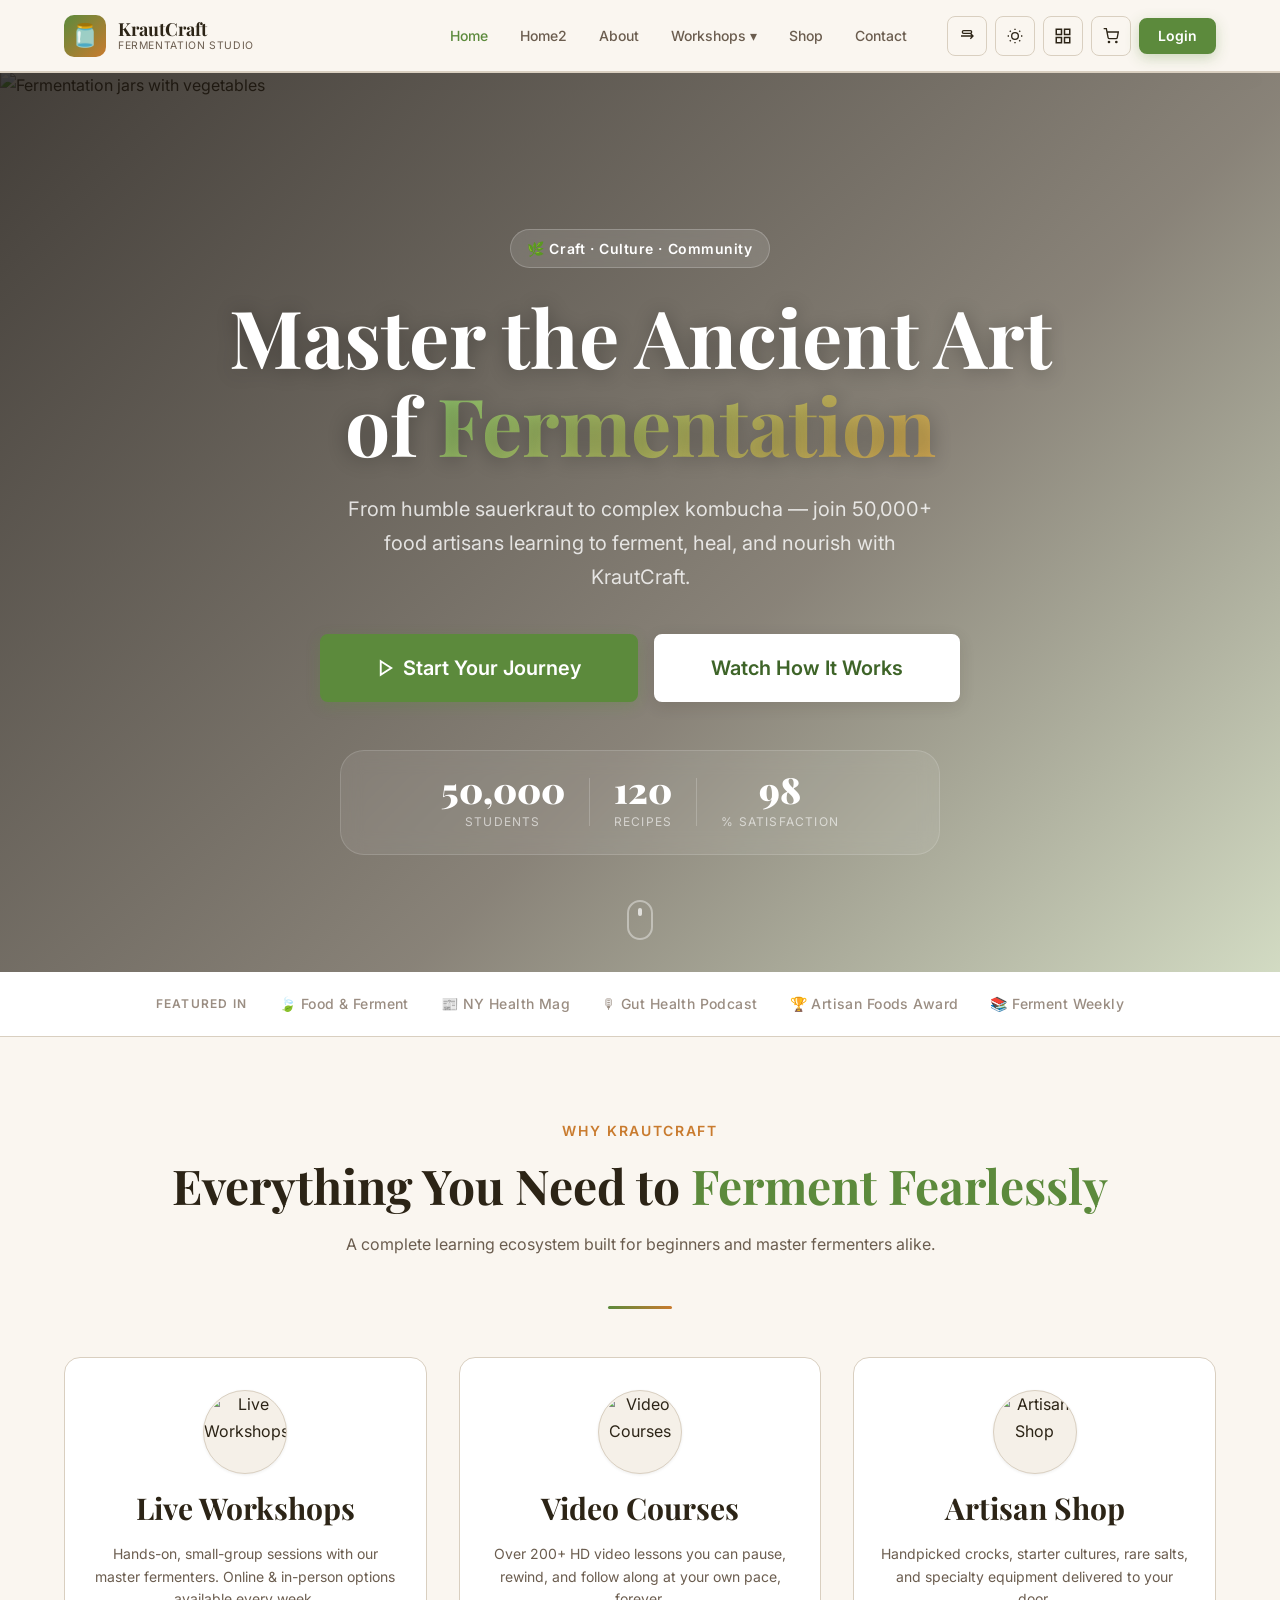
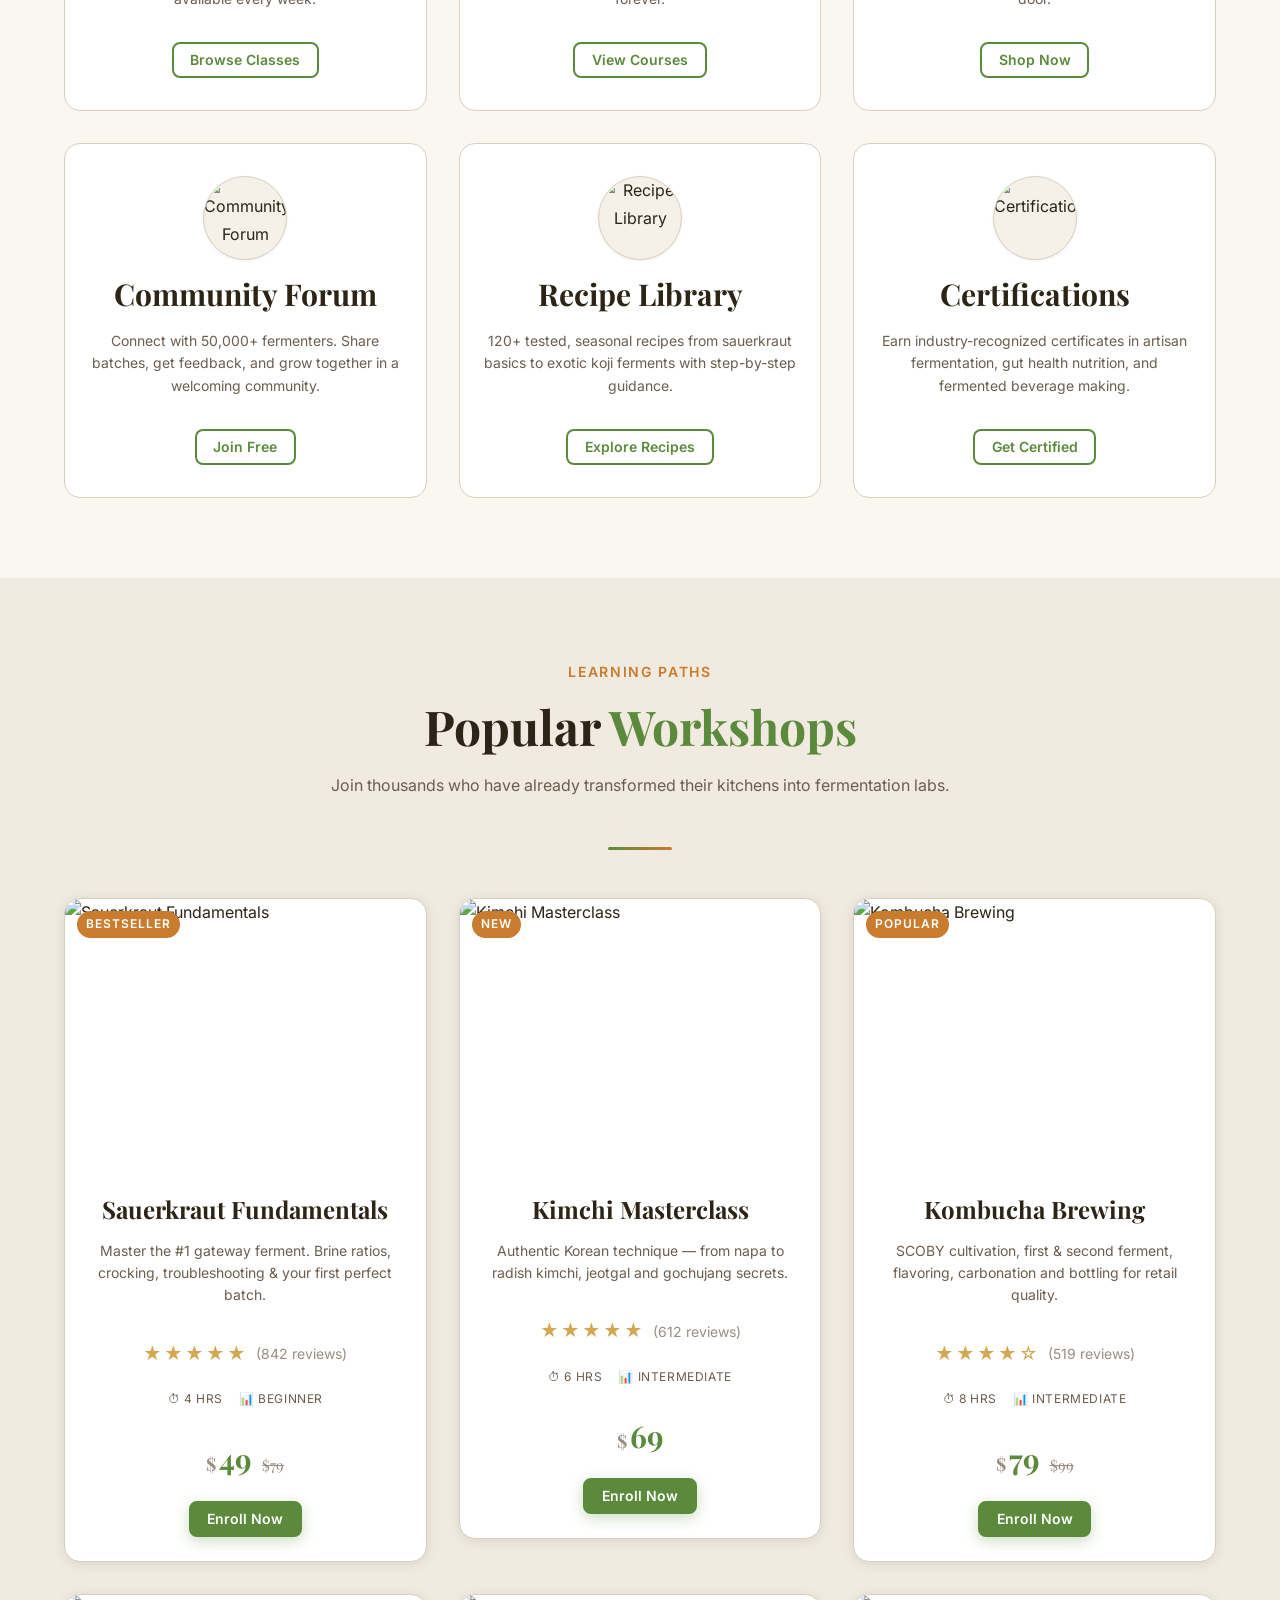
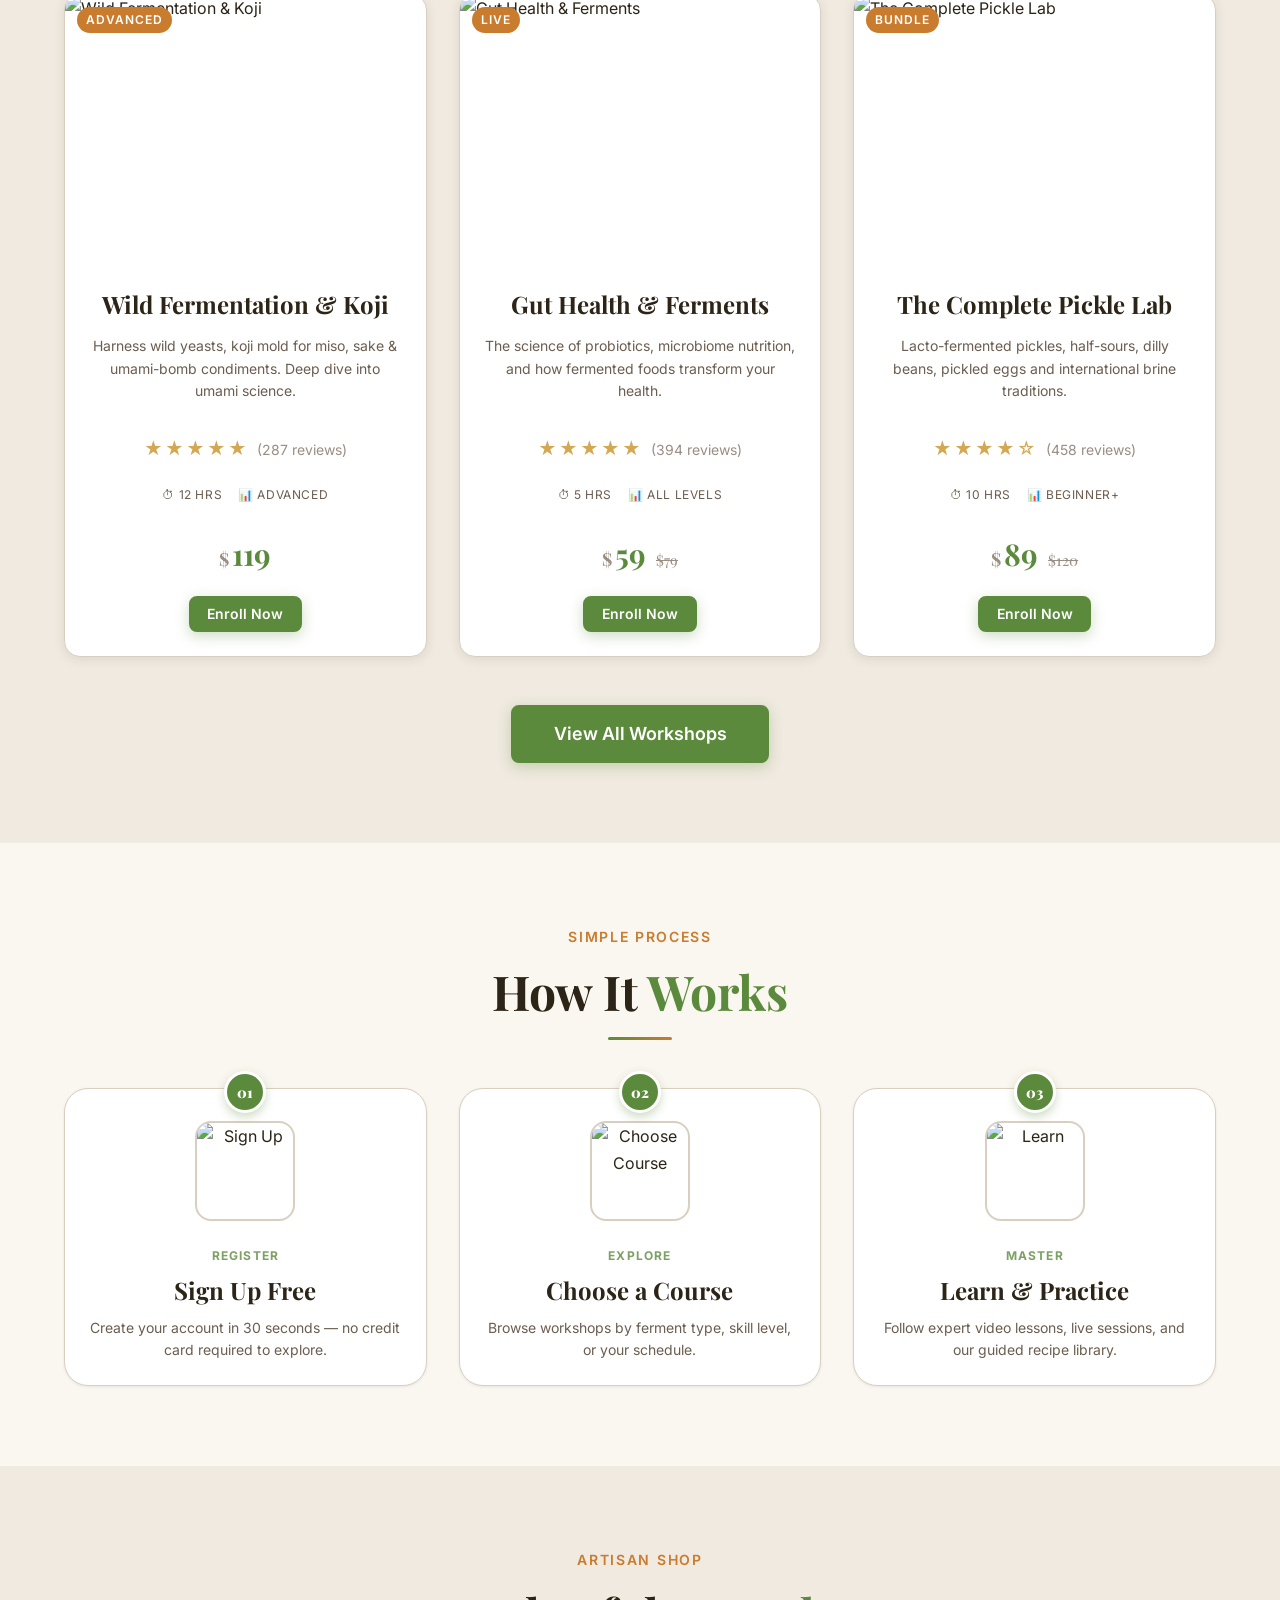
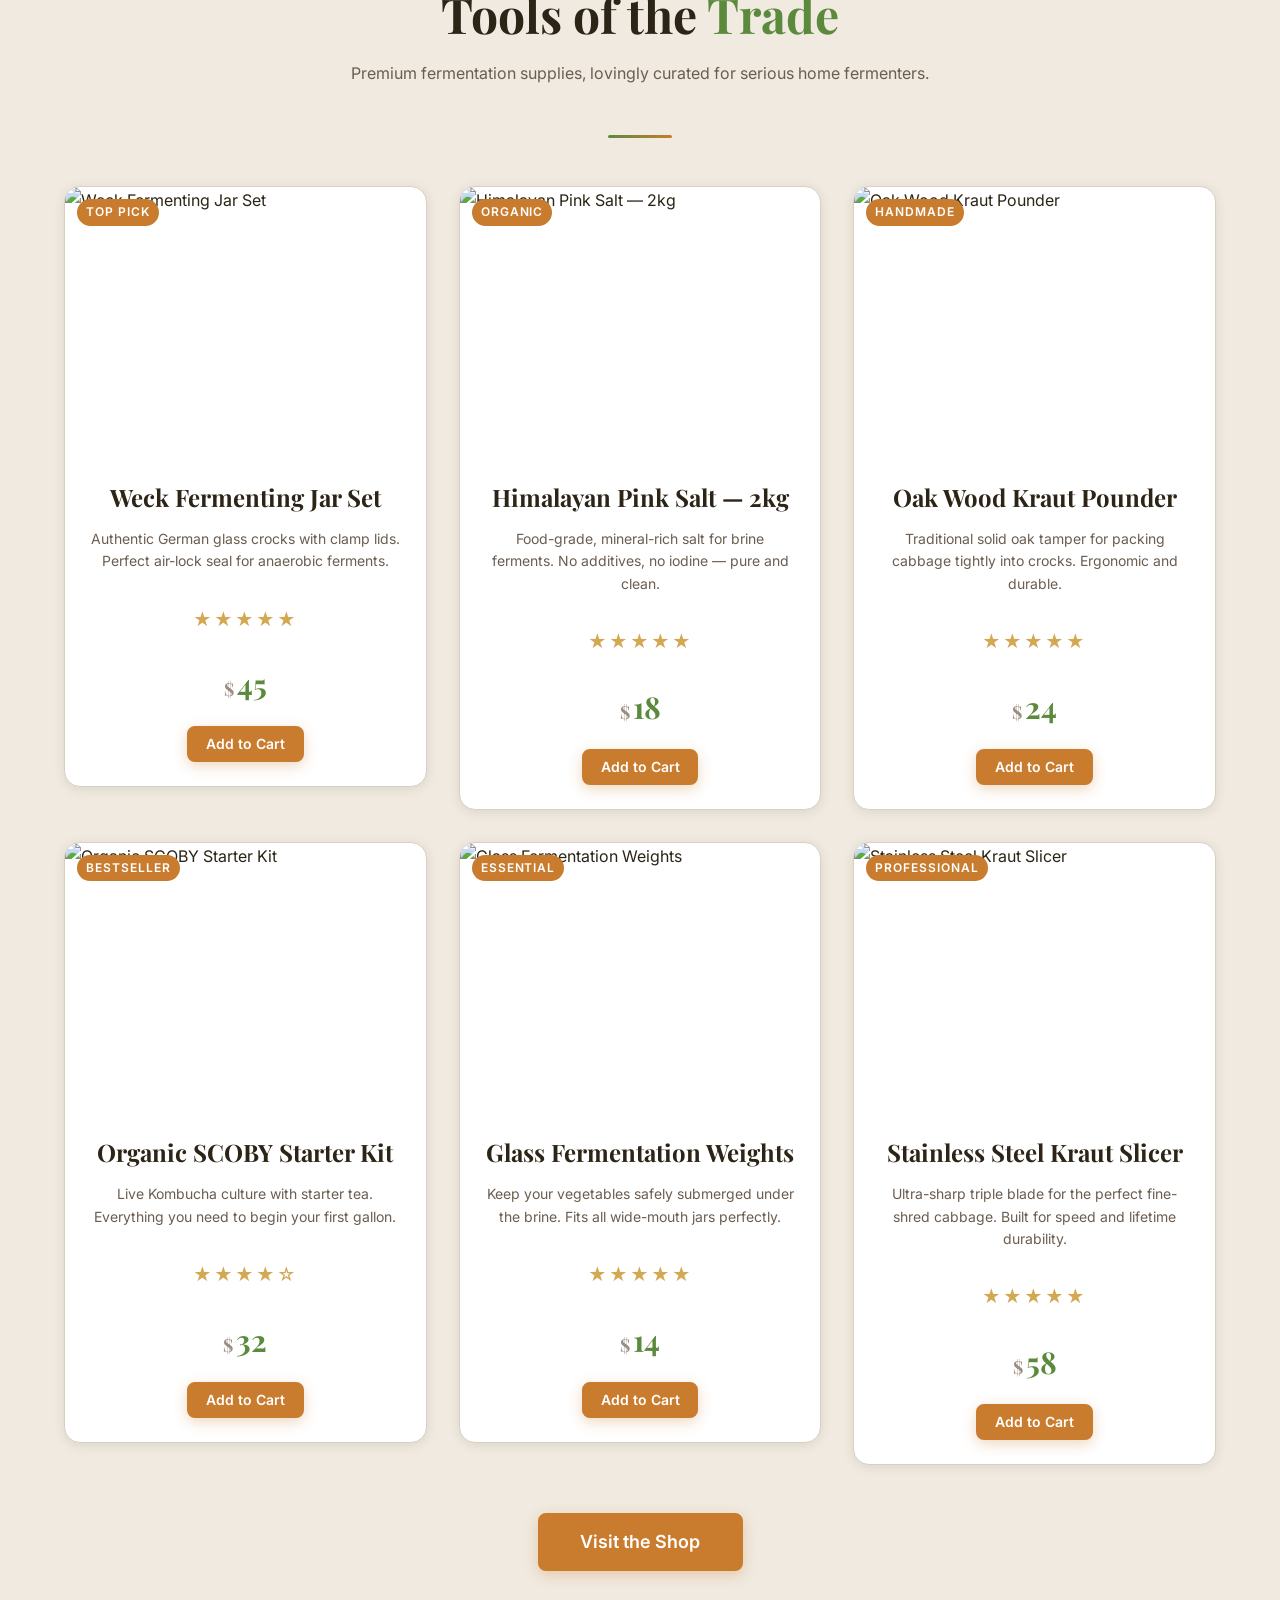
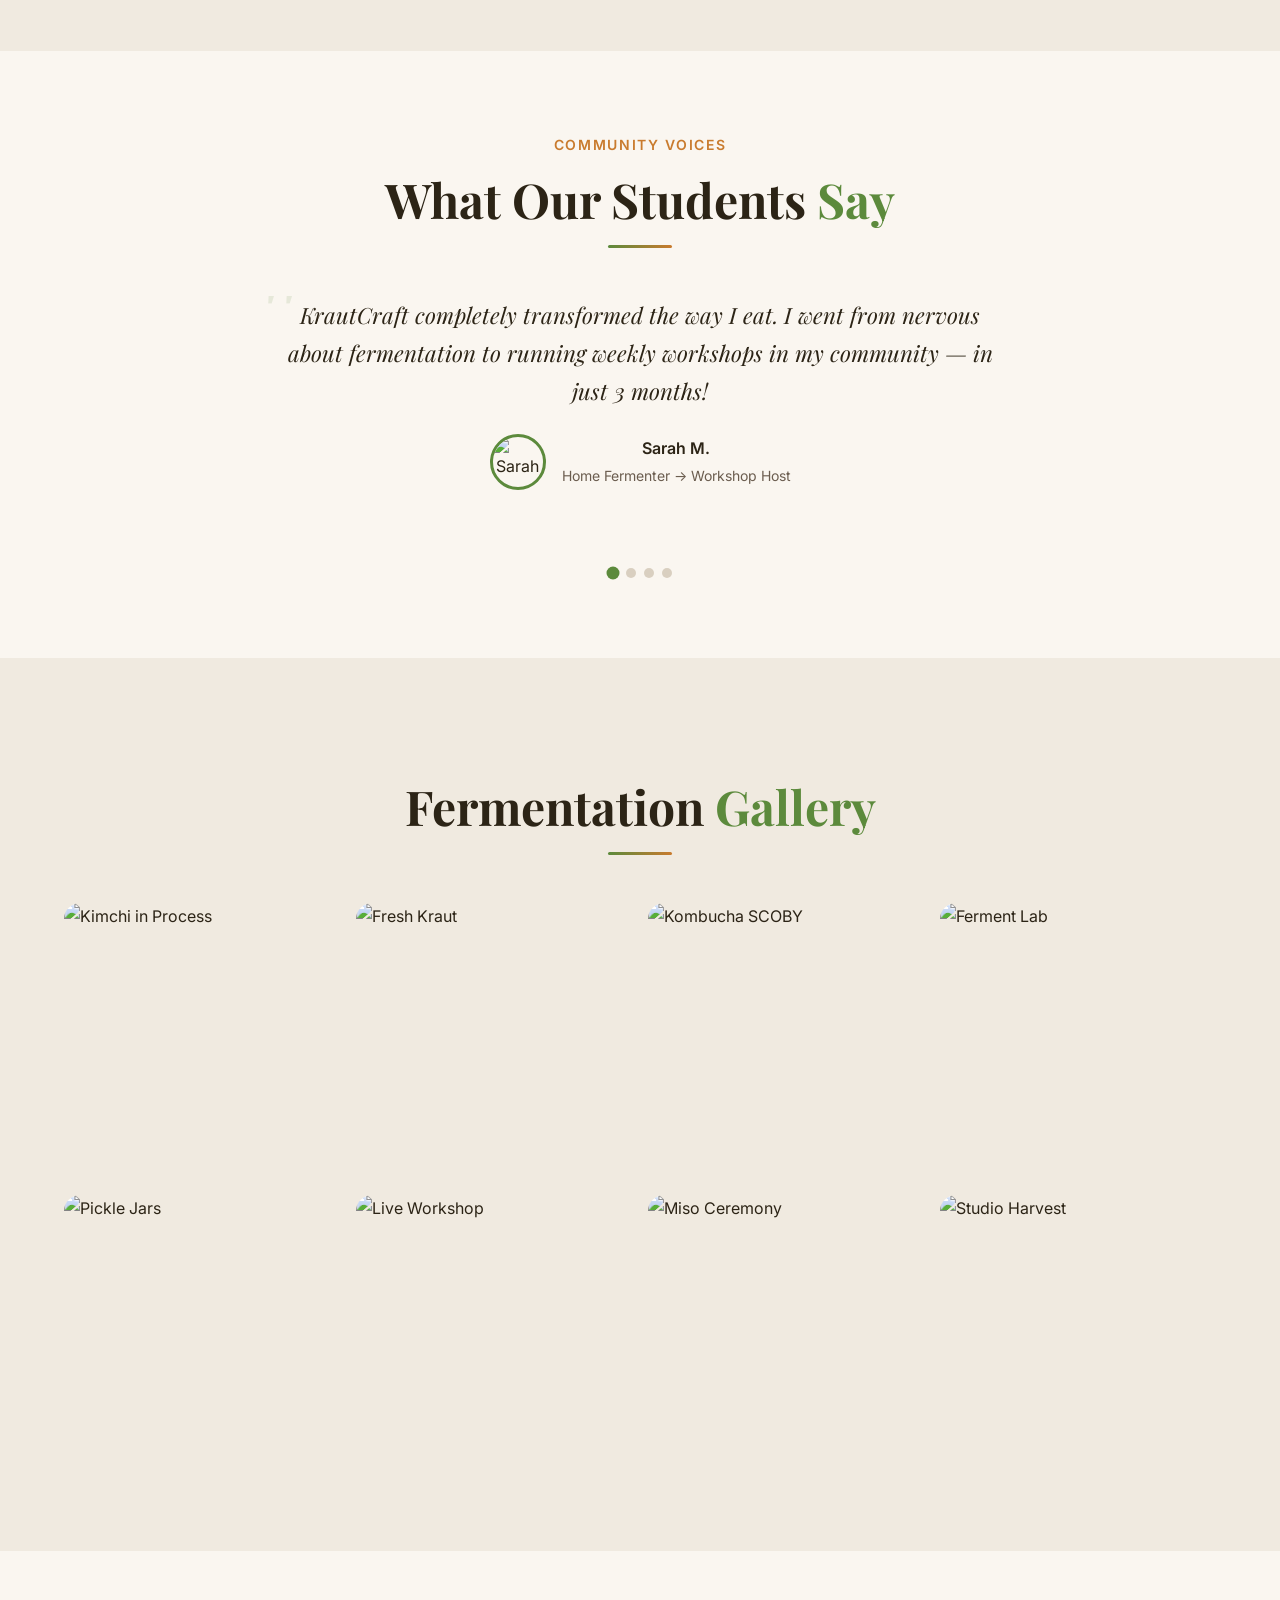
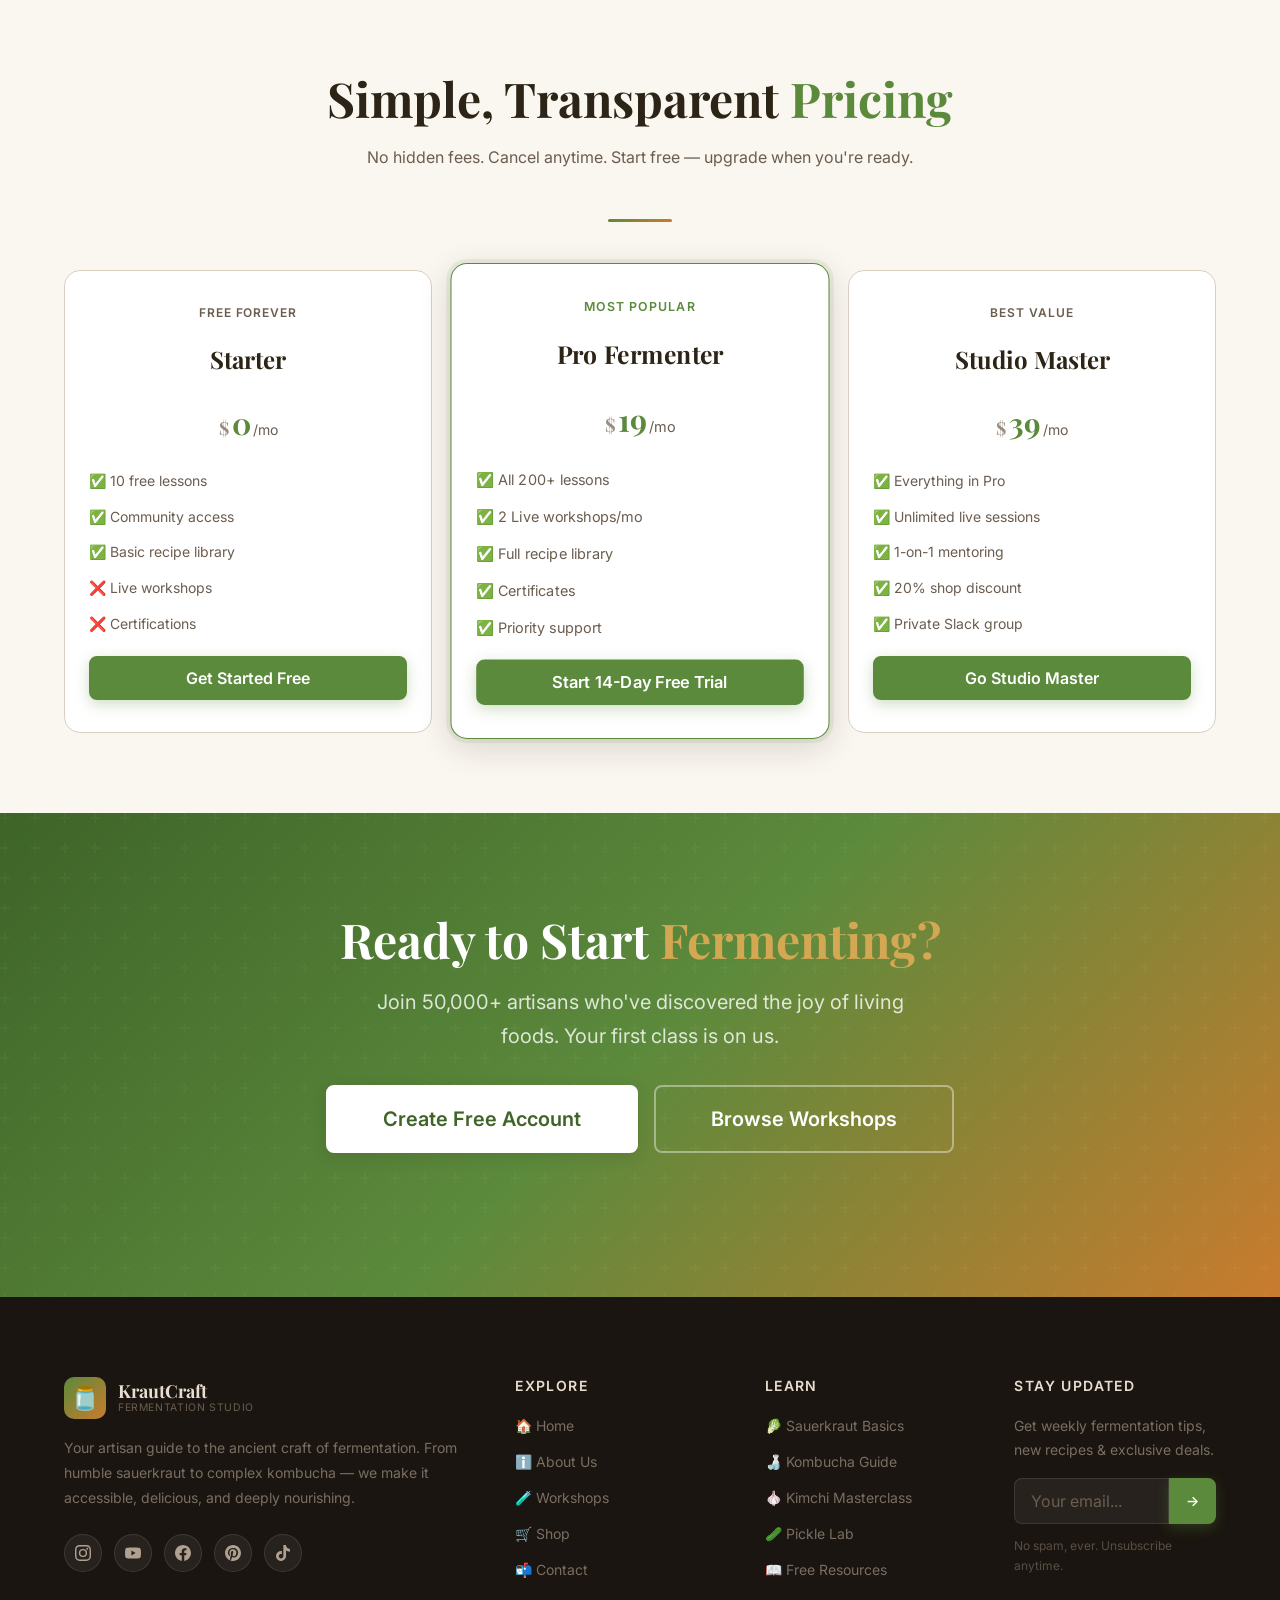
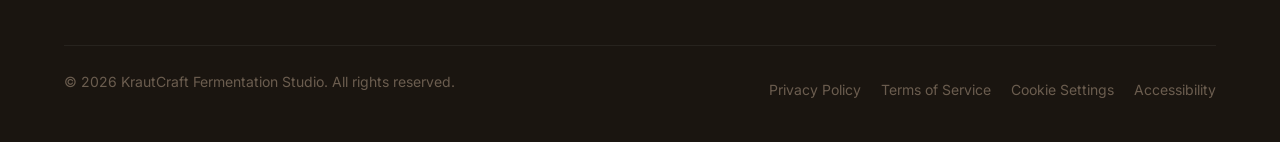
==== commit 8e2b9165: "ds" ====
--- a/index.html
+++ b/index.html
@@ -1,15 +1,18 @@
 <!DOCTYPE html>
 <html lang="en" dir="ltr" data-theme="light">
+
 <head>
   <meta charset="UTF-8">
   <meta name="viewport" content="width=device-width, initial-scale=1.0">
   <title>KrautCraft | Fermentation Workshop & Kraut Making Studio</title>
-  <meta name="description" content="Master the ancient art of fermentation. Join KrautCraft's hands-on workshops, online courses, and artisan shop for all your sauerkraut, kimchi & kombucha needs.">
+  <meta name="description"
+    content="Master the ancient art of fermentation. Join KrautCraft's hands-on workshops, online courses, and artisan shop for all your sauerkraut, kimchi & kombucha needs.">
   <meta name="keywords" content="fermentation, sauerkraut, kimchi, kombucha, workshop, kraut making">
   <meta property="og:title" content="KrautCraft Fermentation Studio">
   <meta property="og:description" content="From humble kraut to complex kombucha — master fermentation with us.">
   <meta property="og:type" content="website">
-  <link rel="icon" href="data:image/svg+xml,<svg xmlns='http://www.w3.org/2000/svg' viewBox='0 0 100 100'><text y='.9em' font-size='90'>🫙</text></svg>">
+  <link rel="icon"
+    href="data:image/svg+xml,<svg xmlns='http://www.w3.org/2000/svg' viewBox='0 0 100 100'><text y='.9em' font-size='90'>🫙</text></svg>">
   <link rel="stylesheet" href="css/variables.css">
   <link rel="stylesheet" href="css/base.css">
   <link rel="stylesheet" href="css/components.css">
@@ -19,575 +22,630 @@
   <script src="js/main.js" defer></script>
   <script src="js/home.js" defer></script>
 </head>
+
 <body>
 
-<!-- Page Loader -->
-<div id="page-loader" role="status" aria-label="Loading page">
-  <div class="loader-jar">
-    <div class="loader-jar-icon"></div>
-    <p>Brewing your experience…</p>
+  <!-- Page Loader -->
+  <div id="page-loader" role="status" aria-label="Loading page">
+    <div class="loader-jar">
+      <div class="loader-jar-icon"></div>
+      <p>Brewing your experience…</p>
+    </div>
   </div>
-</div>
-
-<!-- Header -->
-<header class="site-header" id="site-header" role="banner">
-  <div class="container header-inner">
-
-    <!-- Logo -->
-    <a href="index.html" class="site-logo" aria-label="Fermentation Workshop Home">
-      <div class="logo-mark" aria-hidden="true">🫙</div>
-      <div class="logo-text">
-        <span class="logo-name">KrautCraft</span>
-        <span class="logo-tagline">Fermentation Studio</span>
-      </div>
+
+  <!-- Header -->
+  <header class="site-header" id="site-header" role="banner">
+    <div class="container header-inner">
+
+      <!-- Logo -->
+      <a href="index.html" class="site-logo" aria-label="Fermentation Workshop Home">
+        <div class="logo-mark" aria-hidden="true">🫙</div>
+        <div class="logo-text">
+          <span class="logo-name">KrautCraft</span>
+          <span class="logo-tagline">Fermentation Studio</span>
+        </div>
+      </a>
+
+      <!-- Main Nav -->
+      <nav class="site-nav" role="navigation" aria-label="Main navigation">
+        <div class="nav-item">
+          <a href="index.html" class="nav-link" data-page="home">Home</a>
+        </div>
+        <div class="nav-item">
+          <a href="index2.html" class="nav-link" data-page="home2">Home2</a>
+        </div>
+        <div class="nav-item">
+          <a href="about.html" class="nav-link" data-page="about">About</a>
+        </div>
+        <div class="nav-item">
+          <a href="#" class="nav-link" data-page="workshops">Workshops ▾</a>
+          <div class="nav-dropdown" role="menu">
+            <a href="workshops.html" role="menuitem">All Workshops</a>
+            <a href="workshops.html#beginner" role="menuitem">Beginner Series</a>
+            <a href="workshops.html#advanced" role="menuitem">Advanced Ferments</a>
+            <a href="workshops.html#kraut" role="menuitem">Kraut Masterclass</a>
+          </div>
+        </div>
+        <div class="nav-item">
+          <a href="shop.html" class="nav-link" data-page="shop">Shop</a>
+        </div>
+        <div class="nav-item">
+          <a href="contact.html" class="nav-link" data-page="contact">Contact</a>
+        </div>
+      </nav>
+
+      <!-- Header Actions -->
+      <div class="header-actions">
+
+        <!-- RTL Toggle -->
+        <button class="toggle-btn" id="rtl-toggle" aria-label="Toggle RTL layout">
+          <svg width="16" height="16" viewBox="0 0 24 24" fill="none" stroke="currentColor" stroke-width="2">
+            <path d="M17 8l4 4-4 4M3 12h18M7 4h10a2 2 0 010 4H7a2 2 0 010-4z" />
+          </svg>
+        </button>
+
+        <!-- Theme Toggle -->
+        <button class="toggle-btn" id="theme-toggle" aria-label="Toggle dark mode">
+          <svg class="icon-sun" width="16" height="16" viewBox="0 0 24 24" fill="none" stroke="currentColor"
+            stroke-width="2">
+            <circle cx="12" cy="12" r="5" />
+            <line x1="12" y1="1" x2="12" y2="3" />
+            <line x1="12" y1="21" x2="12" y2="23" />
+            <line x1="4.22" y1="4.22" x2="5.64" y2="5.64" />
+            <line x1="18.36" y1="18.36" x2="19.78" y2="19.78" />
+            <line x1="1" y1="12" x2="3" y2="12" />
+            <line x1="21" y1="12" x2="23" y2="12" />
+            <line x1="4.22" y1="19.78" x2="5.64" y2="18.36" />
+            <line x1="18.36" y1="5.64" x2="19.78" y2="4.22" />
+          </svg>
+          <svg class="icon-moon d-none" width="16" height="16" viewBox="0 0 24 24" fill="none" stroke="currentColor"
+            stroke-width="2">
+            <path d="M21 12.79A9 9 0 1111.21 3 7 7 0 0021 12.79z" />
+          </svg>
+        </button>
+
+        <!-- Dashboard Icon -->
+        <a href="dashboard-admin.html" class="toggle-btn" aria-label="Dashboard">
+          <svg width="18" height="18" viewBox="0 0 24 24" fill="none" stroke="currentColor" stroke-width="2">
+            <rect x="3" y="3" width="7" height="7"></rect>
+            <rect x="14" y="3" width="7" height="7"></rect>
+            <rect x="14" y="14" width="7" height="7"></rect>
+            <rect x="3" y="14" width="7" height="7"></rect>
+          </svg>
+        </a>
+
+        <!-- Cart Icon -->
+        <a href="shop.html" class="toggle-btn" aria-label="Shopping cart" style="position:relative;">
+          <svg width="16" height="16" viewBox="0 0 24 24" fill="none" stroke="currentColor" stroke-width="2">
+            <circle cx="9" cy="21" r="1" />
+            <circle cx="20" cy="21" r="1" />
+            <path d="M1 1h4l2.68 13.39a2 2 0 001.99 1.61h9.72a2 2 0 001.99-1.61L23 6H6" />
+          </svg>
+          <span class="notif-dot" id="cart-dot" style="display:none;"></span>
+        </a>
+
+
+
+        <!-- Login CTA -->
+        <a href="login.html" class="btn btn-primary btn-sm hide-mobile">Login</a>
+
+        <!-- Hamburger -->
+        <button class="hamburger" id="hamburger" aria-label="Open menu" aria-expanded="false">
+          <span></span><span></span><span></span>
+        </button>
+      </div>
+    </div>
+  </header>
+
+  <!-- Mobile Navigation Drawer -->
+  <div class="mobile-nav" id="mobile-nav" role="navigation" aria-label="Mobile navigation">
+    <div class="mobile-nav-inner">
+      <a href="index.html" class="mobile-nav-link" data-page="home">🏠 Home</a>
+      <a href="index2.html" class="mobile-nav-link" data-page="home2">📖 Our Story</a>
+      <a href="about.html" class="mobile-nav-link" data-page="about">ℹ️ About Us</a>
+      <a href="workshops.html" class="mobile-nav-link" data-page="workshops">🧪 Workshops</a>
+      <a href="shop.html" class="mobile-nav-link" data-page="shop">🛒 Shop</a>
+      <a href="contact.html" class="mobile-nav-link" data-page="contact">📬 Contact</a>
+
+      <div class="mobile-nav-divider"></div>
+
+      <div class="mobile-nav-divider"></div>
+      <a href="dashboard-admin.html" class="mobile-nav-link">📊 Dashboard</a>
+      <a href="login.html" class="mobile-nav-link">🔐 Login</a>
+      <a href="register.html" class="mobile-nav-link">✨ Register Free</a>
+
+      <div class="mobile-nav-divider"></div>
+      <div class="mobile-nav-actions">
+        <button class="mobile-nav-link" id="mobile-theme-toggle" style="width:100%; text-align:left;">🌓 Toggle Theme</button>
+        <button class="mobile-nav-link" id="mobile-rtl-toggle" style="width:100%; text-align:left;">↔️ Toggle RTL</button>
+      </div>
+    </div>
+  </div>
+
+
+  <!-- ══════════════════════════════════════════════════════
+     HERO SECTION
+══════════════════════════════════════════════════════ -->
+  <section class="hero" id="hero" aria-label="Hero">
+    <div class="hero-bg">
+      <img src="https://images.unsplash.com/photo-1585944672394-4c58a015c1fb?w=1600&q=80"
+        alt="Fermentation jars with vegetables" class="hero-bg-img" fetchpriority="high">
+      <div class="hero-overlay"></div>
+    </div>
+
+    <div class="container hero-content">
+      <div class="hero-badge fade-in" data-reveal>
+        🌿 Craft · Culture · Community
+      </div>
+      <h1 class="hero-title slide-up" data-reveal>
+        Master the Ancient Art<br>of <span class="hero-accent">Fermentation</span>
+      </h1>
+      <p class="hero-subtitle fade-in" data-reveal data-reveal-delay="0.2">
+        From humble sauerkraut to complex kombucha — join 50,000+ food artisans learning to ferment, heal, and nourish
+        with KrautCraft.
+      </p>
+      <div class="hero-cta fade-in" data-reveal>
+        <a href="workshops.html" class="btn btn-primary btn-xl">
+          <svg width="18" height="18" viewBox="0 0 24 24" fill="none" stroke="currentColor" stroke-width="2.5">
+            <polygon points="5 3 19 12 5 21 5 3" />
+          </svg>
+          Start Your Journey
+        </a>
+        <a href="#how-it-works" class="btn btn-white btn-xl">Watch How It Works</a>
+      </div>
+      <div class="hero-stats" data-reveal>
+        <div class="hero-stat">
+          <span class="hero-stat-value" data-count="50000">0</span>
+          <span class="hero-stat-label">Students</span>
+        </div>
+        <div class="hero-stat-divider"></div>
+        <div class="hero-stat">
+          <span class="hero-stat-value" data-count="120">0</span>
+          <span class="hero-stat-label">Recipes</span>
+        </div>
+        <div class="hero-stat-divider"></div>
+        <div class="hero-stat">
+          <span class="hero-stat-value" data-count="98">0</span>
+          <span class="hero-stat-label">% Satisfaction</span>
+        </div>
+      </div>
+    </div>
+
+    <!-- Scroll Indicator -->
+    <a href="#features" class="hero-scroll" aria-label="Scroll down">
+      <div class="hero-scroll-mouse"></div>
     </a>
-
-    <!-- Main Nav -->
-    <nav class="site-nav" role="navigation" aria-label="Main navigation">
-      <div class="nav-item">
-        <a href="index.html"   class="nav-link" data-page="home">Home</a>
-      </div>
-      <div class="nav-item">
-        <a href="index2.html"  class="nav-link" data-page="home2">Story</a>
-      </div>
-      <div class="nav-item">
-        <a href="about.html"   class="nav-link" data-page="about">About</a>
-      </div>
-      <div class="nav-item">
-        <a href="#"            class="nav-link" data-page="workshops">Workshops ▾</a>
-        <div class="nav-dropdown" role="menu">
-          <a href="workshops.html" role="menuitem">All Workshops</a>
-          <a href="workshops.html#beginner"    role="menuitem">Beginner Series</a>
-          <a href="workshops.html#advanced"    role="menuitem">Advanced Ferments</a>
-          <a href="workshops.html#kraut"       role="menuitem">Kraut Masterclass</a>
-        </div>
-      </div>
-      <div class="nav-item">
-        <a href="shop.html"    class="nav-link" data-page="shop">Shop</a>
-      </div>
-      <div class="nav-item">
-        <a href="contact.html" class="nav-link" data-page="contact">Contact</a>
-      </div>
-    </nav>
-
-    <!-- Header Actions -->
-    <div class="header-actions">
-
-      <!-- RTL Toggle -->
-      <button class="toggle-btn" id="rtl-toggle" aria-label="Toggle RTL layout">
-        <svg width="16" height="16" viewBox="0 0 24 24" fill="none" stroke="currentColor" stroke-width="2">
-          <path d="M17 8l4 4-4 4M3 12h18M7 4h10a2 2 0 010 4H7a2 2 0 010-4z"/>
-        </svg>
-      </button>
-
-      <!-- Theme Toggle -->
-      <button class="toggle-btn" id="theme-toggle" aria-label="Toggle dark mode">
-        <svg class="icon-sun" width="16" height="16" viewBox="0 0 24 24" fill="none" stroke="currentColor" stroke-width="2">
-          <circle cx="12" cy="12" r="5"/><line x1="12" y1="1" x2="12" y2="3"/><line x1="12" y1="21" x2="12" y2="23"/>
-          <line x1="4.22" y1="4.22" x2="5.64" y2="5.64"/><line x1="18.36" y1="18.36" x2="19.78" y2="19.78"/>
-          <line x1="1" y1="12" x2="3" y2="12"/><line x1="21" y1="12" x2="23" y2="12"/>
-          <line x1="4.22" y1="19.78" x2="5.64" y2="18.36"/><line x1="18.36" y1="5.64" x2="19.78" y2="4.22"/>
-        </svg>
-        <svg class="icon-moon d-none" width="16" height="16" viewBox="0 0 24 24" fill="none" stroke="currentColor" stroke-width="2">
-          <path d="M21 12.79A9 9 0 1111.21 3 7 7 0 0021 12.79z"/>
-        </svg>
-      </button>
-
-      <!-- Dashboard Icon -->
-      <a href="dashboard-admin.html" class="toggle-btn" aria-label="Dashboard">
-        <svg width="18" height="18" viewBox="0 0 24 24" fill="none" stroke="currentColor" stroke-width="2">
-          <rect x="3" y="3" width="7" height="7"></rect>
-          <rect x="14" y="3" width="7" height="7"></rect>
-          <rect x="14" y="14" width="7" height="7"></rect>
-          <rect x="3" y="14" width="7" height="7"></rect>
-        </svg>
-      </a>
-
-      <!-- Cart Icon -->
-      <a href="shop.html" class="toggle-btn" aria-label="Shopping cart" style="position:relative;">
-        <svg width="16" height="16" viewBox="0 0 24 24" fill="none" stroke="currentColor" stroke-width="2">
-          <circle cx="9" cy="21" r="1"/><circle cx="20" cy="21" r="1"/>
-          <path d="M1 1h4l2.68 13.39a2 2 0 001.99 1.61h9.72a2 2 0 001.99-1.61L23 6H6"/>
-        </svg>
-        <span class="notif-dot" id="cart-dot" style="display:none;"></span>
-      </a>
-
-
-
-      <!-- Login CTA -->
-      <a href="login.html" class="btn btn-primary btn-sm hide-mobile">Login</a>
-
-      <!-- Hamburger -->
-      <button class="hamburger" id="hamburger" aria-label="Open menu" aria-expanded="false">
-        <span></span><span></span><span></span>
-      </button>
-    </div>
-  </div>
-</header>
-
-<!-- Mobile Navigation Drawer -->
-<div class="mobile-nav" id="mobile-nav" role="navigation" aria-label="Mobile navigation">
-  <div class="mobile-nav-inner">
-    <a href="index.html"     class="mobile-nav-link" data-page="home">🏠 Home</a>
-    <a href="index2.html"    class="mobile-nav-link" data-page="home2">📖 Our Story</a>
-    <a href="about.html"     class="mobile-nav-link" data-page="about">ℹ️ About Us</a>
-    <a href="workshops.html" class="mobile-nav-link" data-page="workshops">🧪 Workshops</a>
-    <a href="shop.html"      class="mobile-nav-link" data-page="shop">🛒 Shop</a>
-    <a href="contact.html"   class="mobile-nav-link" data-page="contact">📬 Contact</a>
-    
-    <div class="mobile-nav-divider"></div>
-    
-    <div class="mobile-nav-actions">
-      <a href="shop.html" class="mobile-nav-link">🛒 View Cart</a>
-      <div class="mobile-nav-divider"></div>
-      <button class="mobile-nav-link" id="mobile-theme-toggle" style="width:100%; text-align:left;">🌓 Toggle Theme</button>
-      <button class="mobile-nav-link" id="mobile-rtl-toggle" style="width:100%; text-align:left;">↔️ Toggle RTL</button>
-    </div>
-
-    <div class="mobile-nav-divider"></div>
-    <a href="login.html"     class="mobile-nav-link">🔐 Login</a>
-    <a href="dashboard-admin.html" class="mobile-nav-link">📊 Dashboard</a>
-    <a href="register.html"  class="mobile-nav-link">✨ Register Free</a>
-  </div>
-</div>
-
-
-<!-- ══════════════════════════════════════════════════════
-     HERO SECTION
-══════════════════════════════════════════════════════ -->
-<section class="hero" id="hero" aria-label="Hero">
-  <div class="hero-bg">
-    <img src="https://images.unsplash.com/photo-1585944672394-4c58a015c1fb?w=1600&q=80" alt="Fermentation jars with vegetables" class="hero-bg-img" fetchpriority="high">
-    <div class="hero-overlay"></div>
-  </div>
-
-  <div class="container hero-content">
-    <div class="hero-badge fade-in" data-reveal>
-      🌿 Craft · Culture · Community
-    </div>
-    <h1 class="hero-title slide-up" data-reveal>
-      Master the Ancient Art<br>of <span class="hero-accent">Fermentation</span>
-    </h1>
-    <p class="hero-subtitle fade-in" data-reveal data-reveal-delay="0.2">
-      From humble sauerkraut to complex kombucha — join 50,000+ food artisans learning to ferment, heal, and nourish with KrautCraft.
-    </p>
-    <div class="hero-cta fade-in" data-reveal>
-      <a href="workshops.html" class="btn btn-primary btn-xl">
-        <svg width="18" height="18" viewBox="0 0 24 24" fill="none" stroke="currentColor" stroke-width="2.5"><polygon points="5 3 19 12 5 21 5 3"/></svg>
-        Start Your Journey
-      </a>
-      <a href="#how-it-works" class="btn btn-white btn-xl">Watch How It Works</a>
-    </div>
-    <div class="hero-stats" data-reveal>
-      <div class="hero-stat">
-        <span class="hero-stat-value" data-count="50000">0</span>
-        <span class="hero-stat-label">Students</span>
-      </div>
-      <div class="hero-stat-divider"></div>
-      <div class="hero-stat">
-        <span class="hero-stat-value" data-count="120">0</span>
-        <span class="hero-stat-label">Recipes</span>
-      </div>
-      <div class="hero-stat-divider"></div>
-      <div class="hero-stat">
-        <span class="hero-stat-value" data-count="98">0</span>
-        <span class="hero-stat-label">% Satisfaction</span>
-      </div>
-    </div>
-  </div>
-
-  <!-- Scroll Indicator -->
-  <a href="#features" class="hero-scroll" aria-label="Scroll down">
-    <div class="hero-scroll-mouse"></div>
-  </a>
-</section>
-
-<!-- ══════════════════════════════════════════════════════
+  </section>
+
+  <!-- ══════════════════════════════════════════════════════
      TRUST BAR
 ══════════════════════════════════════════════════════ -->
-<section class="trust-bar">
-  <div class="container">
-    <div class="trust-inner">
-      <p class="trust-label">Featured In</p>
-      <div class="trust-logos">
-        <span class="trust-logo">🍃 Food & Ferment</span>
-        <span class="trust-logo">📰 NY Health Mag</span>
-        <span class="trust-logo">🎙 Gut Health Podcast</span>
-        <span class="trust-logo">🏆 Artisan Foods Award</span>
-        <span class="trust-logo">📚 Ferment Weekly</span>
-      </div>
-    </div>
-  </div>
-</section>
-
-<!-- ══════════════════════════════════════════════════════
+  <section class="trust-bar">
+    <div class="container">
+      <div class="trust-inner">
+        <p class="trust-label">Featured In</p>
+        <div class="trust-logos">
+          <span class="trust-logo">🍃 Food & Ferment</span>
+          <span class="trust-logo">📰 NY Health Mag</span>
+          <span class="trust-logo">🎙 Gut Health Podcast</span>
+          <span class="trust-logo">🏆 Artisan Foods Award</span>
+          <span class="trust-logo">📚 Ferment Weekly</span>
+        </div>
+      </div>
+    </div>
+  </section>
+
+  <!-- ══════════════════════════════════════════════════════
      FEATURES SECTION
 ══════════════════════════════════════════════════════ -->
-<section class="section" id="features">
-  <div class="container">
-    <div class="section-header">
-      <span class="section-label" data-reveal>Why KrautCraft</span>
-      <h2 class="section-title" data-reveal>Everything You Need to <span>Ferment Fearlessly</span></h2>
-      <p class="section-subtitle" data-reveal>A complete learning ecosystem built for beginners and master fermenters alike.</p>
-      <div class="divider"></div>
-    </div>
-
-    <div class="card-grid">
-      <!-- Feature cards with real images -->
-      <div class="feature-card" data-reveal>
-        <div class="feature-icon">
-          <img src="https://images.unsplash.com/photo-1556910103-1c02745aae4d?w=400&q=80" alt="Live Workshops">
-        </div>
-        <h3>Live Workshops</h3>
-        <p class="card-text">Hands-on, small-group sessions with our master fermenters. Online & in-person options available every week.</p>
-        <a href="workshops.html" class="btn btn-outline btn-sm mt-auto">Browse Classes</a>
-      </div>
-
-      <div class="feature-card" data-reveal class="reveal-d1">
-        <div class="feature-icon">
-          <img src="https://images.unsplash.com/photo-1516321318423-f06f85e504b3?w=400&q=80" alt="Video Courses">
-        </div>
-        <h3>Video Courses</h3>
-        <p class="card-text">Over 200+ HD video lessons you can pause, rewind, and follow along at your own pace, forever.</p>
-        <a href="workshops.html" class="btn btn-outline btn-sm mt-auto">View Courses</a>
-      </div>
-
-      <div class="feature-card" data-reveal class="reveal-d2">
-        <div class="feature-icon">
-          <img src="https://images.unsplash.com/photo-1511139088486-9727907de0f6?w=400&q=80" alt="Artisan Shop">
-        </div>
-        <h3>Artisan Shop</h3>
-        <p class="card-text">Handpicked crocks, starter cultures, rare salts, and specialty equipment delivered to your door.</p>
-        <a href="shop.html" class="btn btn-outline btn-sm mt-auto">Shop Now</a>
-      </div>
-
-      <div class="feature-card" data-reveal class="reveal-d3">
-        <div class="feature-icon">
-          <img src="https://images.unsplash.com/photo-1529156069898-49953e39b3ac?w=400&q=80" alt="Community Forum">
-        </div>
-        <h3>Community Forum</h3>
-        <p class="card-text">Connect with 50,000+ fermenters. Share batches, get feedback, and grow together in a welcoming community.</p>
-        <a href="register.html" class="btn btn-outline btn-sm mt-auto">Join Free</a>
-      </div>
-
-      <div class="feature-card" data-reveal class="reveal-d4">
-        <div class="feature-icon">
-          <img src="https://images.unsplash.com/photo-1466637574441-749b8f19452f?w=400&q=80" alt="Recipe Library">
-        </div>
-        <h3>Recipe Library</h3>
-        <p class="card-text">120+ tested, seasonal recipes from sauerkraut basics to exotic koji ferments with step-by-step guidance.</p>
-        <a href="#" class="btn btn-outline btn-sm mt-auto">Explore Recipes</a>
-      </div>
-
-      <div class="feature-card" data-reveal class="reveal-d5">
-        <div class="feature-icon">
-          <img src="https://images.unsplash.com/photo-1523240795612-9a054b0db644?w=400&q=80" alt="Certifications">
-        </div>
-        <h3>Certifications</h3>
-        <p class="card-text">Earn industry-recognized certificates in artisan fermentation, gut health nutrition, and fermented beverage making.</p>
-        <a href="workshops.html" class="btn btn-outline btn-sm mt-auto">Get Certified</a>
-      </div>
-    </div>
-  </div>
-</section>
-
-<!-- ══════════════════════════════════════════════════════
+  <section class="section" id="features">
+    <div class="container">
+      <div class="section-header">
+        <span class="section-label" data-reveal>Why KrautCraft</span>
+        <h2 class="section-title" data-reveal>Everything You Need to <span>Ferment Fearlessly</span></h2>
+        <p class="section-subtitle" data-reveal>A complete learning ecosystem built for beginners and master fermenters
+          alike.</p>
+        <div class="divider"></div>
+      </div>
+
+      <div class="card-grid">
+        <!-- Feature cards with real images -->
+        <div class="feature-card" data-reveal>
+          <div class="feature-icon">
+            <img src="https://images.unsplash.com/photo-1556910103-1c02745aae4d?w=400&q=80" alt="Live Workshops">
+          </div>
+          <h3>Live Workshops</h3>
+          <p class="card-text">Hands-on, small-group sessions with our master fermenters. Online & in-person options
+            available every week.</p>
+          <a href="workshops.html" class="btn btn-outline btn-sm mt-auto">Browse Classes</a>
+        </div>
+
+        <div class="feature-card reveal-d1" data-reveal>
+          <div class="feature-icon">
+            <img src="https://images.unsplash.com/photo-1516321318423-f06f85e504b3?w=400&q=80" alt="Video Courses">
+          </div>
+          <h3>Video Courses</h3>
+          <p class="card-text">Over 200+ HD video lessons you can pause, rewind, and follow along at your own pace,
+            forever.</p>
+          <a href="workshops.html" class="btn btn-outline btn-sm mt-auto">View Courses</a>
+        </div>
+
+        <div class="feature-card reveal-d2" data-reveal>
+          <div class="feature-icon">
+            <img src="https://images.unsplash.com/photo-1584273143981-43c26a09f617?w=400&q=80" alt="Artisan Shop">
+          </div>
+          <h3>Artisan Shop</h3>
+          <p class="card-text">Handpicked crocks, starter cultures, rare salts, and specialty equipment delivered to
+            your door.</p>
+          <a href="shop.html" class="btn btn-outline btn-sm mt-auto">Shop Now</a>
+        </div>
+
+        <div class="feature-card reveal-d3" data-reveal>
+          <div class="feature-icon">
+            <img src="https://images.unsplash.com/photo-1529156069898-49953e39b3ac?w=400&q=80" alt="Community Forum">
+          </div>
+          <h3>Community Forum</h3>
+          <p class="card-text">Connect with 50,000+ fermenters. Share batches, get feedback, and grow together in a
+            welcoming community.</p>
+          <a href="register.html" class="btn btn-outline btn-sm mt-auto">Join Free</a>
+        </div>
+
+        <div class="feature-card reveal-d4" data-reveal>
+          <div class="feature-icon">
+            <img src="https://images.unsplash.com/photo-1466637574441-749b8f19452f?w=400&q=80" alt="Recipe Library">
+          </div>
+          <h3>Recipe Library</h3>
+          <p class="card-text">120+ tested, seasonal recipes from sauerkraut basics to exotic koji ferments with
+            step-by-step guidance.</p>
+          <a href="#" class="btn btn-outline btn-sm mt-auto">Explore Recipes</a>
+        </div>
+
+        <div class="feature-card reveal-d5" data-reveal>
+          <div class="feature-icon">
+            <img src="https://images.unsplash.com/photo-1523240795612-9a054b0db644?w=400&q=80" alt="Certifications">
+          </div>
+          <h3>Certifications</h3>
+          <p class="card-text">Earn industry-recognized certificates in artisan fermentation, gut health nutrition, and
+            fermented beverage making.</p>
+          <a href="workshops.html" class="btn btn-outline btn-sm mt-auto">Get Certified</a>
+        </div>
+      </div>
+    </div>
+  </section>
+
+  <!-- ══════════════════════════════════════════════════════
      POPULAR WORKSHOPS
 ══════════════════════════════════════════════════════ -->
-<section class="section section--alt" id="workshops">
-  <div class="container">
-    <div class="section-header">
-      <span class="section-label" data-reveal>Learning Paths</span>
-      <h2 class="section-title" data-reveal>Popular <span>Workshops</span></h2>
-      <p class="section-subtitle" data-reveal>Join thousands who have already transformed their kitchens into fermentation labs.</p>
-      <div class="divider"></div>
-    </div>
-
-    <div class="card-grid" id="workshops-grid">
-      <!-- Cards injected via JS -->
-    </div>
-
-    <div class="text-center" style="margin-top:var(--sp-12);" data-reveal>
-      <a href="workshops.html" class="btn btn-primary btn-lg">View All Workshops</a>
-    </div>
-  </div>
-</section>
-
-<!-- ══════════════════════════════════════════════════════
+  <section class="section section--alt" id="workshops">
+    <div class="container">
+      <div class="section-header">
+        <span class="section-label" data-reveal>Learning Paths</span>
+        <h2 class="section-title" data-reveal>Popular <span>Workshops</span></h2>
+        <p class="section-subtitle" data-reveal>Join thousands who have already transformed their kitchens into
+          fermentation labs.</p>
+        <div class="divider"></div>
+      </div>
+
+      <div class="card-grid" id="workshops-grid">
+        <!-- Cards injected via JS -->
+      </div>
+
+      <div class="text-center" style="margin-top:var(--sp-12);" data-reveal>
+        <a href="workshops.html" class="btn btn-primary btn-lg">View All Workshops</a>
+      </div>
+    </div>
+  </section>
+
+  <!-- ══════════════════════════════════════════════════════
      HOW IT WORKS
 ══════════════════════════════════════════════════════ -->
-<section class="section" id="how-it-works">
-  <div class="container">
-    <div class="section-header">
-      <span class="section-label" data-reveal>Simple Process</span>
-      <h2 class="section-title" data-reveal>How It <span>Works</span></h2>
-      <div class="divider"></div>
-    </div>
-
-    <div class="how-grid" data-reveal>
-      <div class="how-step">
-        <div class="how-num">01</div>
-        <div class="how-icon">📝</div>
-        <h3>Sign Up Free</h3>
-        <p>Create your account in 30 seconds — no credit card required to explore.</p>
-      </div>
-      <div class="how-arrow" aria-hidden="true">→</div>
-      <div class="how-step">
-        <div class="how-num">02</div>
-        <div class="how-icon">🎯</div>
-        <h3>Choose a Course</h3>
-        <p>Browse workshops by ferment type, skill level, or your schedule.</p>
-      </div>
-      <div class="how-arrow" aria-hidden="true">→</div>
-      <div class="how-step">
-        <div class="how-num">03</div>
-        <div class="how-icon">🧑‍🍳</div>
-        <h3>Learn & Practice</h3>
-        <p>Follow expert video lessons, live sessions, and our guided recipe library.</p>
-      </div>
-      <div class="how-arrow" aria-hidden="true">→</div>
-      <div class="how-step">
-        <div class="how-num">04</div>
-        <div class="how-icon">🏅</div>
-        <h3>Get Certified</h3>
-        <p>Complete your curriculum, pass the assessment, and earn your certificate.</p>
-      </div>
-    </div>
-  </div>
-</section>
-
-<!-- ══════════════════════════════════════════════════════
+  <section class="section" id="how-it-works">
+    <div class="container">
+      <div class="section-header">
+        <span class="section-label" data-reveal>Simple Process</span>
+        <h2 class="section-title" data-reveal>How It <span>Works</span></h2>
+        <div class="divider"></div>
+      </div>
+
+      <div class="how-cards" data-reveal>
+        <div class="how-card">
+          <div class="how-card-num">01</div>
+          <div class="how-card-img">
+            <img src="https://images.unsplash.com/photo-1484480974693-6ca0a78fb36b?w=400&q=80" alt="Sign Up">
+          </div>
+          <div class="how-card-content">
+            <span class="how-card-tag">Register</span>
+            <h3>Sign Up Free</h3>
+            <p>Create your account in 30 seconds — no credit card required to explore.</p>
+          </div>
+        </div>
+
+        <div class="how-card">
+          <div class="how-card-num">02</div>
+          <div class="how-card-img">
+            <img src="https://images.unsplash.com/photo-1506459225024-1428097a7e18?w=400&q=80" alt="Choose Course">
+          </div>
+          <div class="how-card-content">
+            <span class="how-card-tag">Explore</span>
+            <h3>Choose a Course</h3>
+            <p>Browse workshops by ferment type, skill level, or your schedule.</p>
+          </div>
+        </div>
+
+        <div class="how-card">
+          <div class="how-card-num">03</div>
+          <div class="how-card-img">
+            <img src=ps://images.unsplash.com/photo-1585944672394-4c58a015c1fb?w=400&q=80" alt="Learn">
+          </div>
+          <div class="how-card-content">
+            <span class="how-card-tag">Master</span>
+            <h3>Learn & Practice</h3>
+            <p>Follow expert video lessons, live sessions, and our guided recipe library.</p>
+          </div>
+        </div>
+
+
+  </section>
+
+  <!-- ══════════════════════════════════════════════════════
      FEATURED PRODUCTS
 ══════════════════════════════════════════════════════ -->
-<section class="section section--alt" id="products">
-  <div class="container">
-    <div class="section-header">
-      <span class="section-label" data-reveal>Artisan Shop</span>
-      <h2 class="section-title" data-reveal>Tools of the <span>Trade</span></h2>
-      <p class="section-subtitle" data-reveal>Premium fermentation supplies, lovingly curated for serious home fermenters.</p>
-      <div class="divider"></div>
-    </div>
-
-    <div class="card-grid" id="products-grid">
-      <!-- Rendered via JS -->
-    </div>
-
-    <div class="text-center" style="margin-top:var(--sp-12);" data-reveal>
-      <a href="shop.html" class="btn btn-secondary btn-lg">Visit the Shop</a>
-    </div>
-  </div>
-</section>
-
-<!-- ══════════════════════════════════════════════════════
+  <section class="section section--alt" id="products">
+    <div class="container">
+      <div class="section-header">
+        <span class="section-label" data-reveal>Artisan Shop</span>
+        <h2 class="section-title" data-reveal>Tools of the <span>Trade</span></h2>
+        <p class="section-subtitle" data-reveal>Premium fermentation supplies, lovingly curated for serious home
+          fermenters.</p>
+        <div class="divider"></div>
+      </div>
+
+      <div class="card-grid" id="products-grid">
+        <!-- Rendered via JS -->
+      </div>
+
+      <div class="text-center" style="margin-top:var(--sp-12);" data-reveal>
+        <a href="shop.html" class="btn btn-secondary btn-lg">Visit the Shop</a>
+      </div>
+    </div>
+  </section>
+
+  <!-- ══════════════════════════════════════════════════════
      TESTIMONIALS
 ══════════════════════════════════════════════════════ -->
-<section class="section" id="testimonials">
-  <div class="container">
-    <div class="section-header">
-      <span class="section-label" data-reveal>Community Voices</span>
-      <h2 class="section-title" data-reveal>What Our Students <span>Say</span></h2>
-      <div class="divider"></div>
-    </div>
-    <div class="testimonial-carousel" id="testimonial-carousel">
-      <!-- Rendered via JS -->
-    </div>
-    <div class="carousel-dots" id="carousel-dots" role="tablist" aria-label="Testimonials navigation"></div>
-  </div>
-</section>
-
-<!-- ══════════════════════════════════════════════════════
+  <section class="section" id="testimonials">
+    <div class="container">
+      <div class="section-header">
+        <span class="section-label" data-reveal>Community Voices</span>
+        <h2 class="section-title" data-reveal>What Our Students <span>Say</span></h2>
+        <div class="divider"></div>
+      </div>
+      <div class="testimonial-carousel" id="testimonial-carousel">
+        <!-- Rendered via JS -->
+      </div>
+      <div class="carousel-dots" id="carousel-dots" role="tablist" aria-label="Testimonials navigation"></div>
+    </div>
+  </section>
+
+  <!-- ══════════════════════════════════════════════════════
      GALLERY / INSPIRATION
 ══════════════════════════════════════════════════════ -->
-<section class="section section--alt" id="gallery">
-  <div class="container">
-    <div class="section-header">
-      <span class="section-label" data-reveal>From the Studio</span>
-      <h2 class="section-title" data-reveal>Fermentation <span>Gallery</span></h2>
-      <div class="divider"></div>
-    </div>
-    <div class="gallery-masonry" id="gallery-grid">
-      <!-- Rendered via JS -->
-    </div>
-  </div>
-</section>
-
-<!-- ══════════════════════════════════════════════════════
+  <section class="section section--alt" id="gallery">
+    <div class="container">
+      <div class="section-header">
+        <span class="section-label" data-reveal>From the Studio</span>
+        <h2 class="section-title" data-reveal>Fermentation <span>Gallery</span></h2>
+        <div class="divider"></div>
+      </div>
+      <div class="gallery-grid" id="gallery-grid">
+        <!-- Rendered via JS -->
+      </div>
+    </div>
+  </section>
+
+  <!-- ══════════════════════════════════════════════════════
      PRICING
 ══════════════════════════════════════════════════════ -->
-<section class="section" id="pricing">
-  <div class="container">
-    <div class="section-header">
-      <span class="section-label" data-reveal>Membership</span>
-      <h2 class="section-title" data-reveal>Simple, Transparent <span>Pricing</span></h2>
-      <p class="section-subtitle" data-reveal>No hidden fees. Cancel anytime. Start free — upgrade when you're ready.</p>
-      <div class="divider"></div>
-    </div>
-
-    <div class="pricing-grid" data-reveal>
-      <!-- Free -->
-      <div class="pricing-card">
-        <div class="pricing-badge">Free Forever</div>
-        <h3>Starter</h3>
-        <div class="price price-lg"><span class="price-currency">$</span>0<span class="pricing-period">/mo</span></div>
-        <ul class="pricing-features">
-          <li>✅ 10 free lessons</li>
-          <li>✅ Community access</li>
-          <li>✅ Basic recipe library</li>
-          <li>❌ Live workshops</li>
-          <li>❌ Certifications</li>
-        </ul>
-        <a href="register.html" class="btn btn-outline btn-full">Get Started Free</a>
-      </div>
-      <!-- Pro -->
-      <div class="pricing-card pricing-card--featured">
-        <div class="pricing-badge pricing-badge--pro">Most Popular</div>
-        <h3>Pro Fermenter</h3>
-        <div class="price price-lg"><span class="price-currency">$</span>19<span class="pricing-period">/mo</span></div>
-        <ul class="pricing-features">
-          <li>✅ All 200+ lessons</li>
-          <li>✅ 2 Live workshops/mo</li>
-          <li>✅ Full recipe library</li>
-          <li>✅ Certificates</li>
-          <li>✅ Priority support</li>
-        </ul>
-        <a href="register.html" class="btn btn-primary btn-full">Start 14-Day Free Trial</a>
-      </div>
-      <!-- Studio -->
-      <div class="pricing-card">
-        <div class="pricing-badge">Best Value</div>
-        <h3>Studio Master</h3>
-        <div class="price price-lg"><span class="price-currency">$</span>39<span class="pricing-period">/mo</span></div>
-        <ul class="pricing-features">
-          <li>✅ Everything in Pro</li>
-          <li>✅ Unlimited live sessions</li>
-          <li>✅ 1-on-1 mentoring</li>
-          <li>✅ 20% shop discount</li>
-          <li>✅ Private Slack group</li>
-        </ul>
-        <a href="register.html" class="btn btn-secondary btn-full">Go Studio Master</a>
-      </div>
-    </div>
-  </div>
-</section>
-
-<!-- ══════════════════════════════════════════════════════
+  <section class="section" id="pricing">
+    <div class="container">
+      <div class="section-header">
+        <span class="section-label" data-reveal>Membership</span>
+        <h2 class="section-title" data-reveal>Simple, Transparent <span>Pricing</span></h2>
+        <p class="section-subtitle" data-reveal>No hidden fees. Cancel anytime. Start free — upgrade when you're ready.
+        </p>
+        <div class="divider"></div>
+      </div>
+
+      <div class="pricing-grid" data-reveal>
+        <!-- Free -->
+        <div class="pricing-card">
+          <div class="pricing-badge">Free Forever</div>
+          <h3>Starter</h3>
+          <div class="price price-lg"><span class="price-currency">$</span>0<span class="pricing-period">/mo</span>
+          </div>
+          <ul class="pricing-features">
+            <li>✅ 10 free lessons</li>
+            <li>✅ Community access</li>
+            <li>✅ Basic recipe library</li>
+            <li>❌ Live workshops</li>
+            <li>❌ Certifications</li>
+          </ul>
+          <a href="register.html" class="btn btn-primary btn-full">Get Started Free</a>
+        </div>
+        <!-- Pro -->
+        <div class="pricing-card pricing-card--featured">
+          <div class="pricing-badge pricing-badge--pro">Most Popular</div>
+          <h3>Pro Fermenter</h3>
+          <div class="price price-lg"><span class="price-currency">$</span>19<span class="pricing-period">/mo</span>
+          </div>
+          <ul class="pricing-features">
+            <li>✅ All 200+ lessons</li>
+            <li>✅ 2 Live workshops/mo</li>
+            <li>✅ Full recipe library</li>
+            <li>✅ Certificates</li>
+            <li>✅ Priority support</li>
+          </ul>
+          <a href="register.html" class="btn btn-primary btn-full">Start 14-Day Free Trial</a>
+        </div>
+        <!-- Studio -->
+        <div class="pricing-card">
+          <div class="pricing-badge">Best Value</div>
+          <h3>Studio Master</h3>
+          <div class="price price-lg"><span class="price-currency">$</span>39<span class="pricing-period">/mo</span>
+          </div>
+          <ul class="pricing-features">
+            <li>✅ Everything in Pro</li>
+            <li>✅ Unlimited live sessions</li>
+            <li>✅ 1-on-1 mentoring</li>
+            <li>✅ 20% shop discount</li>
+            <li>✅ Private Slack group</li>
+          </ul>
+          <a href="register.html" class="btn btn-primary btn-full">Go Studio Master</a>
+        </div>
+      </div>
+    </div>
+  </section>
+
+  <!-- ══════════════════════════════════════════════════════
      CTA BANNER
 ══════════════════════════════════════════════════════ -->
-<section class="cta-banner">
-  <div class="cta-banner-bg"></div>
-  <div class="container cta-banner-content" data-reveal>
-    <h2>Ready to Start <span>Fermenting?</span></h2>
-    <p>Join 50,000+ artisans who've discovered the joy of living foods. Your first class is on us.</p>
-    <div class="hero-cta">
-      <a href="register.html" class="btn btn-white btn-xl">Create Free Account</a>
-      <a href="workshops.html" class="btn btn-outline btn-xl" style="border-color:rgba(255,255,255,0.4);color:#fff;">Browse Workshops</a>
-    </div>
-  </div>
-</section>
-
-<!-- Footer -->
-<footer class="site-footer" role="contentinfo">
-  <div class="container">
-    <div class="footer-grid">
-
-      <!-- Brand Column -->
-      <div class="footer-col footer-brand">
-        <a href="index.html" class="site-logo" style="text-decoration:none;">
-          <div class="logo-mark" aria-hidden="true">🫙</div>
-          <div class="logo-text">
-            <span class="logo-name" style="color:#E8DDD0;">KrautCraft</span>
-            <span class="logo-tagline">Fermentation Studio</span>
-          </div>
-        </a>
-        <p>Your artisan guide to the ancient craft of fermentation. From humble sauerkraut to complex kombucha — we make it accessible, delicious, and deeply nourishing.</p>
-        <div class="footer-social" aria-label="Social media links">
-          <a href="#" class="social-link" aria-label="Instagram">
-            <svg width="16" height="16" viewBox="0 0 24 24" fill="currentColor"><path d="M12 2.163c3.204 0 3.584.012 4.85.07 3.252.148 4.771 1.691 4.919 4.919.058 1.265.069 1.645.069 4.849 0 3.205-.012 3.584-.069 4.849-.149 3.225-1.664 4.771-4.919 4.919-1.266.058-1.644.07-4.85.07-3.204 0-3.584-.012-4.849-.07-3.26-.149-4.771-1.699-4.919-4.92-.058-1.265-.07-1.644-.07-4.849 0-3.204.013-3.583.07-4.849.149-3.227 1.664-4.771 4.919-4.919 1.266-.057 1.645-.069 4.849-.069zM12 0C8.741 0 8.333.014 7.053.072 2.695.272.273 2.69.073 7.052.014 8.333 0 8.741 0 12c0 3.259.014 3.668.072 4.948.2 4.358 2.618 6.78 6.98 6.98C8.333 23.986 8.741 24 12 24c3.259 0 3.668-.014 4.948-.072 4.354-.2 6.782-2.618 6.979-6.98.059-1.28.073-1.689.073-4.948 0-3.259-.014-3.667-.072-4.947-.196-4.354-2.617-6.78-6.979-6.98C15.668.014 15.259 0 12 0zm0 5.838a6.162 6.162 0 100 12.324 6.162 6.162 0 000-12.324zM12 16a4 4 0 110-8 4 4 0 010 8zm6.406-11.845a1.44 1.44 0 100 2.881 1.44 1.44 0 000-2.881z"/></svg>
+  <section class="cta-banner">
+    <div class="cta-banner-bg"></div>
+    <div class="container cta-banner-content" data-reveal>
+      <h2>Ready to Start <span>Fermenting?</span></h2>
+      <p>Join 50,000+ artisans who've discovered the joy of living foods. Your first class is on us.</p>
+      <div class="hero-cta">
+        <a href="register.html" class="btn btn-white btn-xl">Create Free Account</a>
+        <a href="workshops.html" class="btn btn-outline btn-xl"
+          style="border-color:rgba(255,255,255,0.4);color:#fff;">Browse Workshops</a>
+      </div>
+    </div>
+  </section>
+
+  <!-- Footer -->
+  <footer class="site-footer" role="contentinfo">
+    <div class="container">
+      <div class="footer-grid">
+
+        <!-- Brand Column -->
+        <div class="footer-col footer-brand">
+          <a href="index.html" class="site-logo" style="text-decoration:none;">
+            <div class="logo-mark" aria-hidden="true">🫙</div>
+            <div class="logo-text">
+              <span class="logo-name" style="color:#E8DDD0;">KrautCraft</span>
+              <span class="logo-tagline">Fermentation Studio</span>
+            </div>
           </a>
-          <a href="#" class="social-link" aria-label="YouTube">
-            <svg width="16" height="16" viewBox="0 0 24 24" fill="currentColor"><path d="M23.495 6.205a3.007 3.007 0 00-2.088-2.088c-1.87-.501-9.396-.501-9.396-.501s-7.507-.01-9.396.501A3.007 3.007 0 00.527 6.205a31.247 31.247 0 00-.522 5.805 31.247 31.247 0 00.522 5.783 3.007 3.007 0 002.088 2.088c1.868.502 9.396.502 9.396.502s7.506 0 9.396-.502a3.007 3.007 0 002.088-2.088 31.247 31.247 0 00.5-5.783 31.247 31.247 0 00-.5-5.805zM9.609 15.601V8.408l6.264 3.602z"/></svg>
-          </a>
-          <a href="#" class="social-link" aria-label="Facebook">
-            <svg width="16" height="16" viewBox="0 0 24 24" fill="currentColor"><path d="M24 12.073c0-6.627-5.373-12-12-12s-12 5.373-12 12c0 5.99 4.388 10.954 10.125 11.854v-8.385H7.078v-3.47h3.047V9.43c0-3.007 1.792-4.669 4.533-4.669 1.312 0 2.686.235 2.686.235v2.953H15.83c-1.491 0-1.956.925-1.956 1.874v2.25h3.328l-.532 3.47h-2.796v8.385C19.612 23.027 24 18.062 24 12.073z"/></svg>
-          </a>
-          <a href="#" class="social-link" aria-label="Pinterest">
-            <svg width="16" height="16" viewBox="0 0 24 24" fill="currentColor"><path d="M12 0C5.373 0 0 5.373 0 12c0 5.084 3.163 9.426 7.627 11.174-.105-.949-.2-2.405.042-3.441.218-.937 1.407-5.965 1.407-5.965s-.359-.719-.359-1.782c0-1.668.967-2.914 2.171-2.914 1.023 0 1.518.769 1.518 1.69 0 1.029-.655 2.568-.994 3.995-.283 1.194.599 2.169 1.777 2.169 2.133 0 3.772-2.249 3.772-5.495 0-2.873-2.064-4.882-5.012-4.882-3.414 0-5.418 2.561-5.418 5.207 0 1.031.397 2.138.893 2.738a.36.36 0 01.083.345l-.333 1.36c-.053.22-.174.267-.402.161-1.499-.698-2.436-2.889-2.436-4.649 0-3.785 2.75-7.262 7.929-7.262 4.163 0 7.398 2.967 7.398 6.931 0 4.136-2.607 7.464-6.227 7.464-1.216 0-2.359-.632-2.75-1.378l-.748 2.853c-.271 1.043-1.002 2.35-1.492 3.146C9.57 23.812 10.763 24 12 24c6.627 0 12-5.373 12-12S18.627 0 12 0z"/></svg>
-          </a>
-          <a href="#" class="social-link" aria-label="TikTok">
-            <svg width="16" height="16" viewBox="0 0 24 24" fill="currentColor"><path d="M12.525.02c1.31-.02 2.61-.01 3.91-.02.08 1.53.63 3.09 1.75 4.17 1.12 1.11 2.7 1.62 4.24 1.79v4.03c-1.44-.05-2.89-.35-4.2-.97-.57-.26-1.1-.59-1.62-.93-.01 2.92.01 5.84-.02 8.75-.08 1.4-.54 2.79-1.35 3.94-1.31 1.92-3.58 3.17-5.91 3.21-1.43.08-2.86-.31-4.08-1.03-2.02-1.19-3.44-3.37-3.65-5.71-.02-.5-.03-1-.01-1.49.18-1.9 1.12-3.72 2.58-4.96 1.66-1.44 3.98-2.13 6.15-1.72.02 1.48-.04 2.96-.04 4.44-.99-.32-2.15-.23-3.02.37-.63.41-1.11 1.04-1.36 1.75-.21.51-.15 1.07-.14 1.61.24 1.64 1.82 3.02 3.5 2.87 1.12-.01 2.19-.66 2.77-1.61.19-.33.4-.67.41-1.06.1-1.79.06-3.57.07-5.36.01-4.03-.01-8.05.02-12.07z"/></svg>
-          </a>
-        </div>
-      </div>
-
-      <!-- Explore Links -->
-      <div class="footer-col">
-        <h4>Explore</h4>
-        <nav class="footer-links" aria-label="Explore links">
-          <a href="index.html">🏠 Home</a>
-          <a href="about.html">ℹ️ About Us</a>
-          <a href="workshops.html">🧪 Workshops</a>
-          <a href="shop.html">🛒 Shop</a>
-          <a href="contact.html">📬 Contact</a>
+          <p>Your artisan guide to the ancient craft of fermentation. From humble sauerkraut to complex kombucha — we
+            make it accessible, delicious, and deeply nourishing.</p>
+          <div class="footer-social" aria-label="Social media links">
+            <a href="#" class="social-link" aria-label="Instagram">
+              <svg width="16" height="16" viewBox="0 0 24 24" fill="currentColor">
+                <path
+                  d="M12 2.163c3.204 0 3.584.012 4.85.07 3.252.148 4.771 1.691 4.919 4.919.058 1.265.069 1.645.069 4.849 0 3.205-.012 3.584-.069 4.849-.149 3.225-1.664 4.771-4.919 4.919-1.266.058-1.644.07-4.85.07-3.204 0-3.584-.012-4.849-.07-3.26-.149-4.771-1.699-4.919-4.92-.058-1.265-.07-1.644-.07-4.849 0-3.204.013-3.583.07-4.849.149-3.227 1.664-4.771 4.919-4.919 1.266-.057 1.645-.069 4.849-.069zM12 0C8.741 0 8.333.014 7.053.072 2.695.272.273 2.69.073 7.052.014 8.333 0 8.741 0 12c0 3.259.014 3.668.072 4.948.2 4.358 2.618 6.78 6.98 6.98C8.333 23.986 8.741 24 12 24c3.259 0 3.668-.014 4.948-.072 4.354-.2 6.782-2.618 6.979-6.98.059-1.28.073-1.689.073-4.948 0-3.259-.014-3.667-.072-4.947-.196-4.354-2.617-6.78-6.979-6.98C15.668.014 15.259 0 12 0zm0 5.838a6.162 6.162 0 100 12.324 6.162 6.162 0 000-12.324zM12 16a4 4 0 110-8 4 4 0 010 8zm6.406-11.845a1.44 1.44 0 100 2.881 1.44 1.44 0 000-2.881z" />
+              </svg>
+            </a>
+            <a href="#" class="social-link" aria-label="YouTube">
+              <svg width="16" height="16" viewBox="0 0 24 24" fill="currentColor">
+                <path
+                  d="M23.495 6.205a3.007 3.007 0 00-2.088-2.088c-1.87-.501-9.396-.501-9.396-.501s-7.507-.01-9.396.501A3.007 3.007 0 00.527 6.205a31.247 31.247 0 00-.522 5.805 31.247 31.247 0 00.522 5.783 3.007 3.007 0 002.088 2.088c1.868.502 9.396.502 9.396.502s7.506 0 9.396-.502a3.007 3.007 0 002.088-2.088 31.247 31.247 0 00.5-5.783 31.247 31.247 0 00-.5-5.805zM9.609 15.601V8.408l6.264 3.602z" />
+              </svg>
+            </a>
+            <a href="#" class="social-link" aria-label="Facebook">
+              <svg width="16" height="16" viewBox="0 0 24 24" fill="currentColor">
+                <path
+                  d="M24 12.073c0-6.627-5.373-12-12-12s-12 5.373-12 12c0 5.99 4.388 10.954 10.125 11.854v-8.385H7.078v-3.47h3.047V9.43c0-3.007 1.792-4.669 4.533-4.669 1.312 0 2.686.235 2.686.235v2.953H15.83c-1.491 0-1.956.925-1.956 1.874v2.25h3.328l-.532 3.47h-2.796v8.385C19.612 23.027 24 18.062 24 12.073z" />
+              </svg>
+            </a>
+            <a href="#" class="social-link" aria-label="Pinterest">
+              <svg width="16" height="16" viewBox="0 0 24 24" fill="currentColor">
+                <path
+                  d="M12 0C5.373 0 0 5.373 0 12c0 5.084 3.163 9.426 7.627 11.174-.105-.949-.2-2.405.042-3.441.218-.937 1.407-5.965 1.407-5.965s-.359-.719-.359-1.782c0-1.668.967-2.914 2.171-2.914 1.023 0 1.518.769 1.518 1.69 0 1.029-.655 2.568-.994 3.995-.283 1.194.599 2.169 1.777 2.169 2.133 0 3.772-2.249 3.772-5.495 0-2.873-2.064-4.882-5.012-4.882-3.414 0-5.418 2.561-5.418 5.207 0 1.031.397 2.138.893 2.738a.36.36 0 01.083.345l-.333 1.36c-.053.22-.174.267-.402.161-1.499-.698-2.436-2.889-2.436-4.649 0-3.785 2.75-7.262 7.929-7.262 4.163 0 7.398 2.967 7.398 6.931 0 4.136-2.607 7.464-6.227 7.464-1.216 0-2.359-.632-2.75-1.378l-.748 2.853c-.271 1.043-1.002 2.35-1.492 3.146C9.57 23.812 10.763 24 12 24c6.627 0 12-5.373 12-12S18.627 0 12 0z" />
+              </svg>
+            </a>
+            <a href="#" class="social-link" aria-label="TikTok">
+              <svg width="16" height="16" viewBox="0 0 24 24" fill="currentColor">
+                <path
+                  d="M12.525.02c1.31-.02 2.61-.01 3.91-.02.08 1.53.63 3.09 1.75 4.17 1.12 1.11 2.7 1.62 4.24 1.79v4.03c-1.44-.05-2.89-.35-4.2-.97-.57-.26-1.1-.59-1.62-.93-.01 2.92.01 5.84-.02 8.75-.08 1.4-.54 2.79-1.35 3.94-1.31 1.92-3.58 3.17-5.91 3.21-1.43.08-2.86-.31-4.08-1.03-2.02-1.19-3.44-3.37-3.65-5.71-.02-.5-.03-1-.01-1.49.18-1.9 1.12-3.72 2.58-4.96 1.66-1.44 3.98-2.13 6.15-1.72.02 1.48-.04 2.96-.04 4.44-.99-.32-2.15-.23-3.02.37-.63.41-1.11 1.04-1.36 1.75-.21.51-.15 1.07-.14 1.61.24 1.64 1.82 3.02 3.5 2.87 1.12-.01 2.19-.66 2.77-1.61.19-.33.4-.67.41-1.06.1-1.79.06-3.57.07-5.36.01-4.03-.01-8.05.02-12.07z" />
+              </svg>
+            </a>
+          </div>
+        </div>
+
+        <!-- Explore Links -->
+        <div class="footer-col">
+          <h4>Explore</h4>
+          <nav class="footer-links" aria-label="Explore links">
+            <a href="index.html">🏠 Home</a>
+            <a href="about.html">ℹ️ About Us</a>
+            <a href="workshops.html">🧪 Workshops</a>
+            <a href="shop.html">🛒 Shop</a>
+            <a href="contact.html">📬 Contact</a>
+          </nav>
+        </div>
+
+        <!-- Learn Links -->
+        <div class="footer-col">
+          <h4>Learn</h4>
+          <nav class="footer-links" aria-label="Learn links">
+            <a href="#">🥬 Sauerkraut Basics</a>
+            <a href="#">🍶 Kombucha Guide</a>
+            <a href="#">🧄 Kimchi Masterclass</a>
+            <a href="#">🥒 Pickle Lab</a>
+            <a href="#">📖 Free Resources</a>
+          </nav>
+        </div>
+
+        <!-- Newsletter & Legal -->
+        <div class="footer-col">
+          <h4>Stay Updated</h4>
+          <p style="font-size:var(--fs-sm);color:#7A6E62;margin-bottom:var(--sp-4);">Get weekly fermentation tips, new
+            recipes & exclusive deals.</p>
+          <div class="footer-newsletter">
+            <div class="newsletter-row">
+              <input type="email" class="form-control" placeholder="Your email..." id="footer-email"
+                aria-label="Email for newsletter">
+              <button class="btn btn-primary btn-sm" id="footer-subscribe-btn"
+                aria-label="Subscribe to newsletter">→</button>
+            </div>
+          </div>
+          <p style="font-size:var(--fs-xs);color:#5A4E44;margin-top:var(--sp-3);">No spam, ever. Unsubscribe anytime.
+          </p>
+        </div>
+      </div>
+
+      <!-- Footer Bottom -->
+      <div class="footer-bottom">
+        <p>© <span id="footer-year"></span> KrautCraft Fermentation Studio. All rights reserved.</p>
+        <nav class="footer-bottom-links" aria-label="Legal links">
+          <a href="#">Privacy Policy</a>
+          <a href="#">Terms of Service</a>
+          <a href="#">Cookie Settings</a>
+          <a href="#">Accessibility</a>
         </nav>
       </div>
-
-      <!-- Learn Links -->
-      <div class="footer-col">
-        <h4>Learn</h4>
-        <nav class="footer-links" aria-label="Learn links">
-          <a href="#">🥬 Sauerkraut Basics</a>
-          <a href="#">🍶 Kombucha Guide</a>
-          <a href="#">🧄 Kimchi Masterclass</a>
-          <a href="#">🥒 Pickle Lab</a>
-          <a href="#">📖 Free Resources</a>
-        </nav>
-      </div>
-
-      <!-- Newsletter & Legal -->
-      <div class="footer-col">
-        <h4>Stay Updated</h4>
-        <p style="font-size:var(--fs-sm);color:#7A6E62;margin-bottom:var(--sp-4);">Get weekly fermentation tips, new recipes & exclusive deals.</p>
-        <div class="footer-newsletter">
-          <div class="newsletter-row">
-            <input type="email" class="form-control" placeholder="Your email..." id="footer-email" aria-label="Email for newsletter">
-            <button class="btn btn-primary btn-sm" id="footer-subscribe-btn" aria-label="Subscribe to newsletter">→</button>
-          </div>
-        </div>
-        <p style="font-size:var(--fs-xs);color:#5A4E44;margin-top:var(--sp-3);">No spam, ever. Unsubscribe anytime.</p>
-      </div>
-    </div>
-
-    <!-- Footer Bottom -->
-    <div class="footer-bottom">
-      <p>© <span id="footer-year"></span> KrautCraft Fermentation Studio. All rights reserved.</p>
-      <nav class="footer-bottom-links" aria-label="Legal links">
-        <a href="#">Privacy Policy</a>
-        <a href="#">Terms of Service</a>
-        <a href="#">Cookie Settings</a>
-        <a href="#">Accessibility</a>
-      </nav>
-    </div>
-  </div>
-</footer>
-
-<script>
-  // Set footer year dynamically
-  document.getElementById('footer-year').textContent = new Date().getFullYear();
-  // Newsletter quick handler
-  document.getElementById('footer-subscribe-btn')?.addEventListener('click', function() {
-    const email = document.getElementById('footer-email').value.trim();
-    if (email && email.includes('@')) {
-      if (window.showToast) showToast('success', '🎉 You\'re subscribed!', 'Welcome to the fermentation community!');
-      document.getElementById('footer-email').value = '';
-    } else {
-      if (window.showToast) showToast('error', 'Invalid email', 'Please enter a valid email address.');
-    }
-  });
-</script>
-
-
-<!-- Toast Container -->
-<div id="toast-container" role="alert" aria-live="polite"></div>
+    </div>
+  </footer>
+
+  <script>
+    // Set footer year dynamically
+    document.getElementById('footer-year').textContent = new Date().getFullYear();
+    // Newsletter quick handler
+    document.getElementById('footer-subscribe-btn')?.addEventListener('click', function () {
+      const email = document.getElementById('footer-email').value.trim();
+      if (email && email.includes('@')) {
+        if (window.showToast) showToast('success', '🎉 You\'re subscribed!', 'Welcome to the fermentation community!');
+        document.getElementById('footer-email').value = '';
+      } else {
+        if (window.showToast) showToast('error', 'Invalid email', 'Please enter a valid email address.');
+      }
+    });
+  </script>
+
+
+  <!-- Toast Container -->
+  <div id="toast-container" role="alert" aria-live="polite"></div>
 
 </body>
-</html>
+
+</html>
--- a/css/base.css
+++ b/css/base.css
@@ -117,7 +117,16 @@
   color: var(--clr-text-muted);
   margin-bottom: var(--sp-12);
 }
-.section-header { text-align: center; margin-bottom: var(--sp-12); }
+.section-header { 
+  text-align: center; 
+  margin-bottom: var(--sp-12); 
+  padding-inline: var(--sp-4);
+}
+
+@media (max-width: 640px) {
+  .section-header { padding-inline: var(--sp-2); }
+  .section-title { font-size: 1.5rem; }
+}
 
 /* ─── Divider ─── */
 .divider {
@@ -214,6 +223,7 @@
 .gap-4       { gap: var(--sp-4); }
 .flex-wrap   { flex-wrap: wrap; }
 .justify-center { justify-content: center; }
+.justify-between { justify-content: space-between; }
 
 .rounded     { border-radius: var(--radius-md); }
 .rounded-lg  { border-radius: var(--radius-lg); }
--- a/css/components.css
+++ b/css/components.css
@@ -191,7 +191,7 @@
   padding: var(--sp-6);
   display: flex;
   flex-direction: column;
-  gap: var(--sp-3);
+  gap: var(--sp-4); /* Increased gap */
   flex: 1;
   align-items: center;
   text-align: center;
@@ -211,6 +211,7 @@
   font-size: var(--fs-sm);
   text-align: center;
   flex: 1;
+  line-height: 1.6;
 }
 
 .card-meta {
@@ -219,9 +220,13 @@
   gap: var(--sp-4);
   flex-wrap: wrap;
   justify-content: center;
-  font-size: var(--fs-sm);
+  font-size: var(--fs-xs);
   color: var(--clr-text-muted);
-}
+  text-transform: uppercase;
+  letter-spacing: 0.05em;
+  margin-bottom: var(--sp-1);
+}
+.card-meta span { display: flex; align-items: center; gap: 4px; }
 
 .card-footer {
   padding: var(--sp-4) var(--sp-6);
@@ -255,8 +260,8 @@
   width: 84px; height: 84px;
   border-radius: 50%;
   background: var(--clr-surface-alt);
-  border: 4px solid #fff;
-  box-shadow: var(--shadow-md);
+  border: 1.5px solid var(--clr-border);
+  box-shadow: var(--shadow-sm);
   display: flex; align-items: center; justify-content: center;
   overflow: hidden;
   flex-shrink: 0;
@@ -408,22 +413,48 @@
 /* ============================================================
    GRID LAYOUTS
    ============================================================ */
-.grid-2 { display: grid; grid-template-columns: repeat(2, 1fr); gap: var(--sp-6); }
-.grid-3 { display: grid; grid-template-columns: repeat(3, 1fr); gap: var(--sp-6); }
-.grid-4 { display: grid; grid-template-columns: repeat(4, 1fr); gap: var(--sp-6); }
+.grid-2, .grid-3, .grid-4 { 
+  display: flex; 
+  flex-wrap: wrap; 
+  justify-content: center; 
+  align-items: stretch; /* Ensure equal height */
+  gap: var(--sp-6); 
+}
+.grid-2 > * { width: calc(50% - var(--sp-3)); }
+.grid-3 > * { width: calc(33.333% - var(--sp-4)); }
+.grid-4 > * { width: calc(25% - var(--sp-4)); }
+
+@media (max-width: 1024px) {
+  .grid-2 > *, .grid-3 > *, .grid-4 > * { 
+    width: calc(50% - var(--sp-4)); 
+  }
+}
+@media (max-width: 640px) {
+  .grid-2 > *, .grid-3 > *, .grid-4 > * { 
+    width: 100%; 
+  }
+}
 
 /* Equal-height card grids */
 .card-grid {
-  display: grid;
-  gap: var(--sp-6);
-  grid-template-columns: repeat(auto-fill, minmax(280px, 1fr));
+  display: flex; /* Changed to flex for centering last row */
+  flex-wrap: wrap;
+  justify-content: center;
+  gap: var(--sp-8);
   align-items: stretch;
 }
-.card-grid .card { height: 100%; }
+.card-grid > * { 
+  flex: 1 1 320px; /* Allow growing to fill row */
+  max-width: 400px; /* Prevent excessive stretching */
+  display: flex;
+}
+.card-grid .card { width: 100%; height: 100%; }
 
 @media (max-width: 1024px) {
-  .grid-4 { grid-template-columns: repeat(2, 1fr); }
-  .grid-3 { grid-template-columns: repeat(2, 1fr); }
+  /* Enforce flex centering over fixed grid layouts */
+  .grid-3, .grid-4 {
+    justify-content: center !important;
+  }
 }
 @media (max-width: 640px) {
   .grid-2, .grid-3, .grid-4 { grid-template-columns: 1fr; }
@@ -582,23 +613,127 @@
 .avatar-xl2 { width: 128px; height: 128px; }
 
 /* ============================================================
-   PRICE
+   PRICE & RATING
    ============================================================ */
 .price {
   font-family: var(--font-heading);
   font-weight: var(--fw-black);
   color: var(--clr-primary-dark);
-}
-.price-currency { font-size: 0.65em; vertical-align: super; }
+  font-size: var(--fs-2xl); /* Larger price */
+  display: flex;
+  align-items: baseline;
+  justify-content: center;
+  gap: 2px;
+  margin-top: var(--sp-1);
+}
+.price-currency { font-size: 0.6em; margin-right: 1px; color: var(--clr-primary); }
 .price-old {
-  font-size: var(--fs-sm);
+  font-size: 0.65em;
   color: var(--clr-text-light);
   text-decoration: line-through;
   margin-left: var(--sp-2);
+  font-weight: var(--fw-medium);
 }
 .price-lg { font-size: var(--fs-3xl); }
 
-/* ============================================================
-   STAR RATING
-   ============================================================ */
-.stars { color: var(--clr-accent); font-size: var(--fs-sm); letter-spacing: 2px; }
+.card-rating-wrap {
+  display: flex;
+  align-items: center;
+  justify-content: center;
+  gap: var(--sp-2);
+  font-size: var(--fs-xs);
+  color: var(--clr-text-muted);
+  margin-bottom: var(--sp-1);
+  min-height: 20px; /* Ensure consistent height */
+}
+.stars { color: #f59e0b; letter-spacing: 1px; }
+.stars { color: var(--clr-accent); font-size: 0.9rem; letter-spacing: 1px; }
+
+/* ============================================================
+   STAR RATING & PRICE
+   ============================================================ */
+.stars { color: #D4A853; font-size: var(--fs-md); letter-spacing: 2px; }
+.card-rating-wrap { display: flex; align-items: center; gap: var(--sp-2); font-size: var(--fs-sm); color: var(--clr-text-light); }
+
+.price {
+  font-size: var(--fs-2xl);
+  font-weight: var(--fw-bold);
+  color: var(--clr-primary);
+  display: flex;
+  align-items: baseline;
+  gap: 2px;
+}
+.price-currency { font-size: 0.6em; color: var(--clr-text-light); margin-right: 1px; }
+.price-old { font-size: 0.5em; text-decoration: line-through; color: var(--clr-text-light); margin-left: var(--sp-2); font-weight: var(--fw-normal); }
+
+/* ============================================================
+   BACK TO TOP
+   ============================================================ */
+#back-to-top {
+  position: fixed;
+  bottom: var(--sp-6);
+  right: var(--sp-6);
+  width: 48px;
+  height: 48px;
+  border-radius: 50%;
+  background: var(--clr-primary);
+  color: #fff;
+  border: none;
+  display: flex;
+  align-items: center;
+  justify-content: center;
+  cursor: pointer;
+  z-index: 1000;
+  opacity: 0;
+  visibility: hidden;
+  transform: translateY(20px);
+  transition: 
+    opacity var(--trans-base), 
+    visibility var(--trans-base), 
+    transform var(--trans-base),
+    background var(--trans-base),
+    box-shadow var(--trans-base);
+  box-shadow: var(--shadow-md);
+}
+
+#back-to-top.visible {
+  opacity: 1;
+  visibility: visible;
+  transform: translateY(0);
+}
+
+#back-to-top:hover {
+  background: var(--clr-primary-dark);
+  transform: translateY(-4px);
+  box-shadow: var(--shadow-lg);
+}
+
+#back-to-top svg {
+  width: 20px;
+  height: 20px;
+  stroke: currentColor;
+  stroke-width: 2.5;
+  transition: transform var(--trans-base);
+}
+
+#back-to-top:hover svg {
+  transform: translateY(-2px);
+}
+
+[dir="rtl"] #back-to-top {
+  right: auto;
+  left: var(--sp-6);
+}
+
+@media (max-width: 768px) {
+  #back-to-top {
+    bottom: var(--sp-4);
+    right: var(--sp-4);
+    width: 42px;
+    height: 42px;
+  }
+  [dir="rtl"] #back-to-top {
+    right: auto;
+    left: var(--sp-4);
+  }
+}
--- a/css/layout.css
+++ b/css/layout.css
@@ -138,7 +138,7 @@
   border-radius: var(--radius-md);
   background: transparent;
   border: 1.5px solid var(--clr-border);
-  color: var(--clr-text-muted);
+  color: var(--clr-text);
   display: flex;
   align-items: center;
   justify-content: center;
@@ -217,6 +217,8 @@
 @media (min-width: 769px) and (max-width: 1024px) {
   .site-nav { display: none; }
   .hamburger { display: flex; }
+  .header-actions { margin-left: auto; }
+  [dir="rtl"] .header-actions { margin-left: 0; margin-right: auto; }
   /* Keep Cart and Dashboard visible on Tablet */
   .header-actions .toggle-btn[aria-label="Dashboard"],
   .header-actions .toggle-btn[aria-label="Shopping cart"] {
@@ -231,6 +233,8 @@
 /* Mobile View (Below 768px) */
 @media (max-width: 768px) {
   .site-nav { display: none; }
+  .header-actions { margin-left: auto; }
+  [dir="rtl"] .header-actions { margin-left: 0; margin-right: auto; }
   .header-actions .toggle-btn, 
   .header-actions .btn:not(.hamburger) { display: none !important; }
   .hamburger { display: flex; }
--- a/css/home.css
+++ b/css/home.css
@@ -90,7 +90,7 @@
   gap: var(--sp-4);
   flex-wrap: wrap;
   justify-content: center;
-  margin-bottom: var(--sp-14);
+  margin-bottom: var(--sp-12);
 }
 
 .hero-stats {
@@ -106,6 +106,7 @@
   padding: var(--sp-5) var(--sp-10);
   max-width: 600px;
   margin-inline: auto;
+  margin-top: var(--sp-4);
 }
 .hero-stat { text-align: center; }
 .hero-stat-value {
@@ -196,51 +197,73 @@
 }
 .trust-logo:hover { color: var(--clr-text); }
 
-/* ─── How It Works ─── */
-.how-grid {
-  display: flex;
-  align-items: flex-start;
-  justify-content: center;
-  gap: var(--sp-4);
-  flex-wrap: wrap;
-}
-.how-step {
-  flex: 1;
-  min-width: 180px;
-  max-width: 240px;
-  text-align: center;
+/* ─── How It Works (Premium Cards) ─── */
+.how-cards {
+  display: grid;
+  grid-template-columns: repeat(auto-fit, minmax(250px, 1fr));
+  gap: var(--sp-8);
+  margin-top: var(--sp-10);
+}
+.how-card {
+  position: relative;
+  background: var(--clr-surface);
+  border: 1px solid var(--clr-border);
+  border-radius: var(--radius-xl);
+  padding: var(--sp-8) var(--sp-6) var(--sp-6);
   display: flex;
   flex-direction: column;
-  align-items: center;
-  gap: var(--sp-3);
-}
-.how-num {
+  transition: all 0.4s cubic-bezier(0.4, 0, 0.2, 1);
+  box-shadow: var(--shadow-sm);
+  text-align: center;
+}
+.how-card:hover {
+  transform: translateY(-8px);
+  box-shadow: var(--shadow-xl);
+  border-color: var(--clr-primary-light);
+}
+.how-card-num {
+  position: absolute;
+  top: -18px;
+  left: 50%;
+  transform: translateX(-50%);
+  width: 42px; height: 42px;
+  background: var(--clr-primary);
+  color: #fff;
+  border-radius: 50%;
+  display: flex; align-items: center; justify-content: center;
   font-family: var(--font-heading);
-  font-size: 0.7rem;
   font-weight: var(--fw-black);
+  font-size: 0.9rem;
+  box-shadow: 0 4px 10px rgba(92,138,60,0.3);
+  z-index: 2;
+  border: 3px solid var(--clr-surface);
+}
+.how-card-img {
+  width: 100px; height: 100px;
+  margin: 0 auto var(--sp-5);
+  border-radius: var(--radius-lg);
+  overflow: hidden;
+  border: 2px solid var(--clr-border);
+  transition: transform 0.5s ease;
+}
+.how-card:hover .how-card-img { transform: scale(1.05) rotate(2deg); border-color: var(--clr-primary-light); }
+.how-card-img img { width: 100%; height: 100%; object-fit: cover; }
+
+.how-card-tag {
+  display: inline-block;
+  font-size: var(--fs-xs);
+  font-weight: var(--fw-bold);
+  color: var(--clr-primary);
+  text-transform: uppercase;
   letter-spacing: 0.1em;
-  color: var(--clr-primary);
-  opacity: 0.6;
-}
-.how-icon {
-  width: 72px; height: 72px;
-  background: linear-gradient(135deg, var(--clr-bg-alt), var(--clr-surface));
-  border: 2px solid var(--clr-border);
-  border-radius: 50%;
-  display: flex;
-  align-items: center;
-  justify-content: center;
-  font-size: 2rem;
-  transition: transform var(--trans-bounce), box-shadow var(--trans-base);
-}
-.how-step:hover .how-icon { transform: scale(1.1) rotate(-5deg); box-shadow: var(--shadow-lg); }
-.how-step h3 { font-size: var(--fs-lg); margin: 0; }
-.how-step p  { font-size: var(--fs-sm); color: var(--clr-text-muted); margin: 0; }
-.how-arrow {
-  font-size: 1.5rem;
-  color: var(--clr-primary-light);
-  opacity: 0.5;
-  padding-top: 2rem;
+  margin-bottom: var(--sp-2);
+  opacity: 0.8;
+}
+.how-card h3 { font-size: var(--fs-xl); margin-bottom: var(--sp-3); color: var(--clr-text); }
+.how-card p { font-size: var(--fs-sm); color: var(--clr-text-muted); line-height: 1.6; margin: 0; }
+
+@media (max-width: 640px) {
+  .how-cards { grid-template-columns: 1fr; gap: var(--sp-12); }
 }
 
 /* ─── Pricing ─── */
@@ -351,14 +374,14 @@
 }
 .carousel-dot.active { background: var(--clr-primary); transform: scale(1.3); }
 
-/* ─── Gallery ─── */
-.gallery-masonry {
-  columns: 4;
-  column-gap: var(--sp-4);
+/* ─── Gallery (Uniform Grid) ─── */
+.gallery-grid {
+  display: grid;
+  grid-template-columns: repeat(4, 1fr);
+  gap: var(--sp-4);
 }
 .gallery-item {
-  break-inside: avoid;
-  margin-bottom: var(--sp-4);
+  aspect-ratio: 1 / 1;
   border-radius: var(--radius-lg);
   overflow: hidden;
   cursor: pointer;
@@ -366,10 +389,12 @@
 }
 .gallery-item img {
   width: 100%;
+  height: 100%;
+  object-fit: cover;
   display: block;
   transition: transform 0.5s ease;
 }
-.gallery-item:hover img { transform: scale(1.06); }
+.gallery-item:hover img { transform: scale(1.08); }
 .gallery-overlay {
   position: absolute;
   inset: 0;
@@ -414,13 +439,17 @@
 @media (max-width: 1024px) {
   .pricing-grid { grid-template-columns: 1fr; max-width: 420px; margin-inline: auto; }
   .pricing-card--featured { transform: none; }
-  .gallery-masonry { columns: 2; }
+  .gallery-grid { grid-template-columns: repeat(2, 1fr); }
   .how-arrow { display: none; }
   .how-grid { gap: var(--sp-8); }
+
+  /* Reduce hero space below stats */
+  .hero-section { padding-bottom: var(--sp-8); min-height: auto; }
+  .hero-stats { margin-top: var(--sp-8); }
 }
 @media (max-width: 640px) {
   .hero-stats { padding: var(--sp-4); gap: var(--sp-4); }
   .hero-stat-divider { display: none; }
-  .gallery-masonry { columns: 2; }
+  .gallery-grid { grid-template-columns: repeat(2, 1fr); }
   .trust-logos { gap: var(--sp-5); }
 }
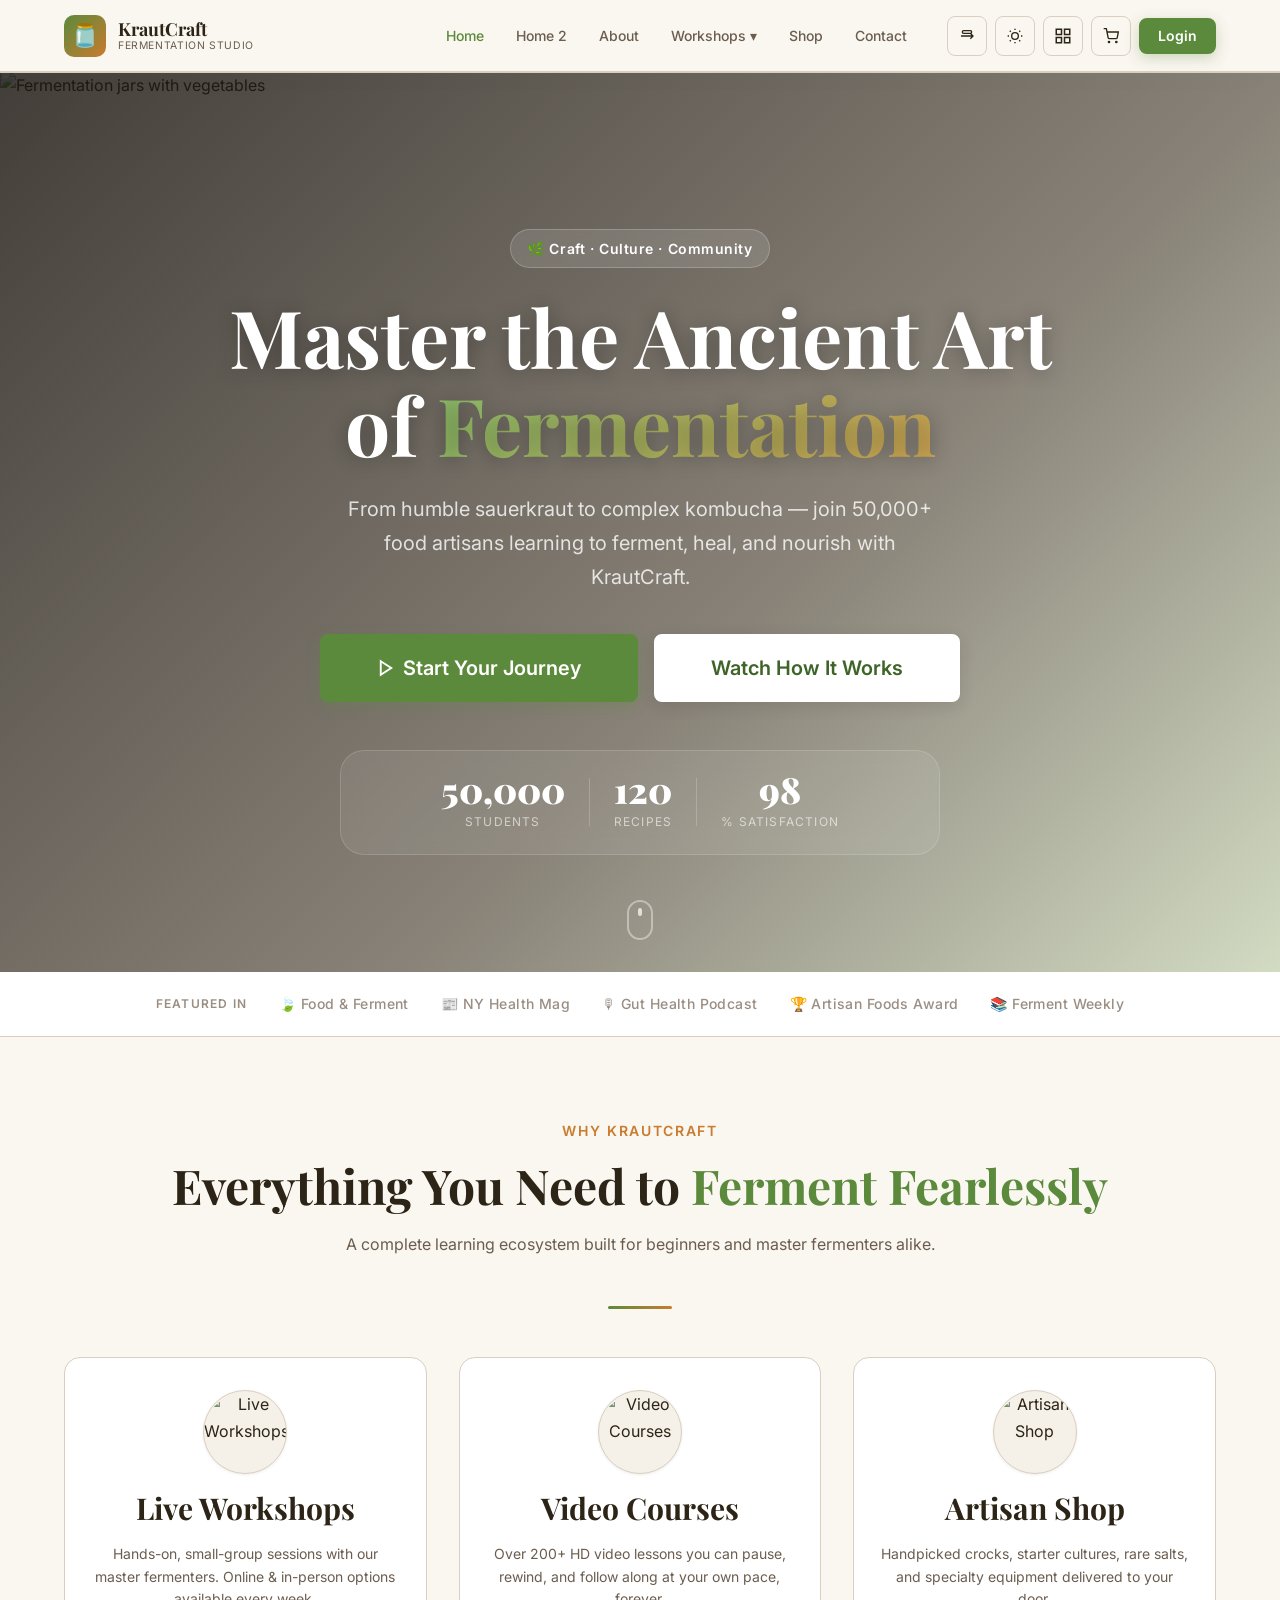
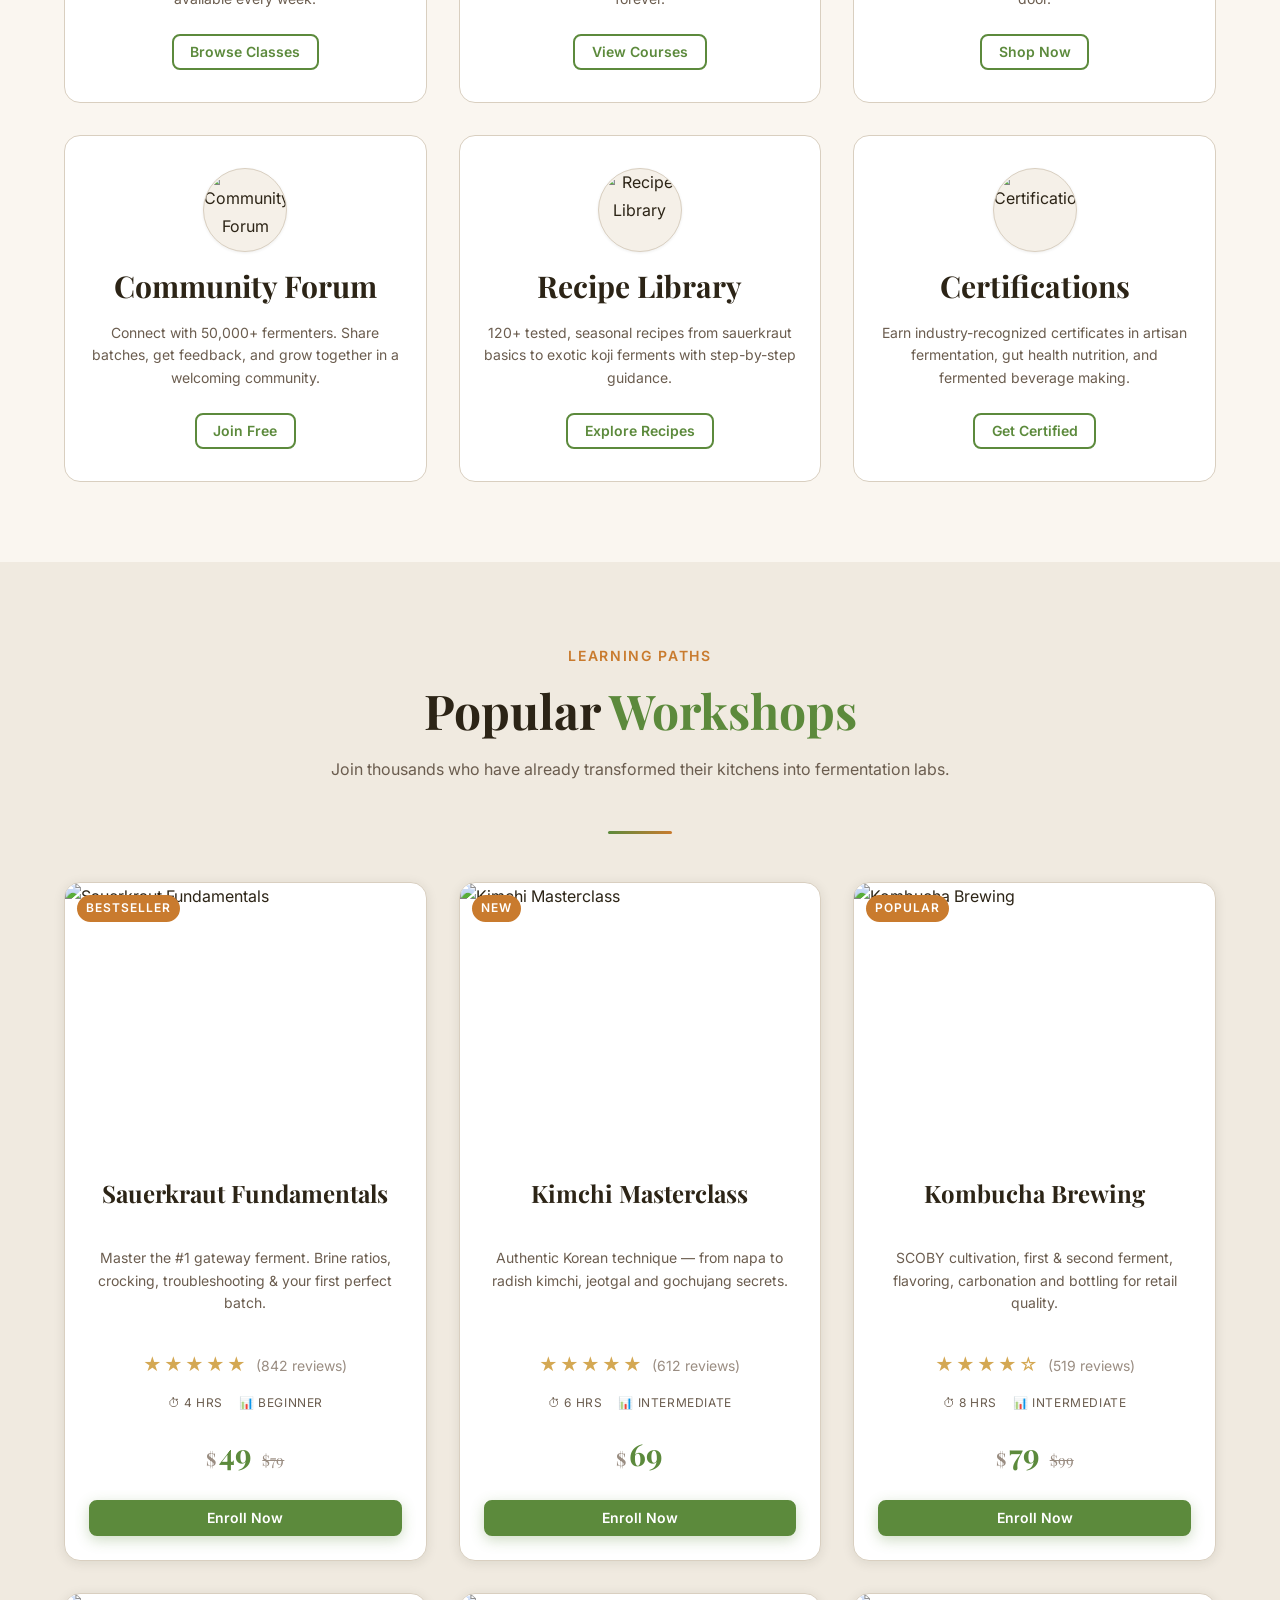
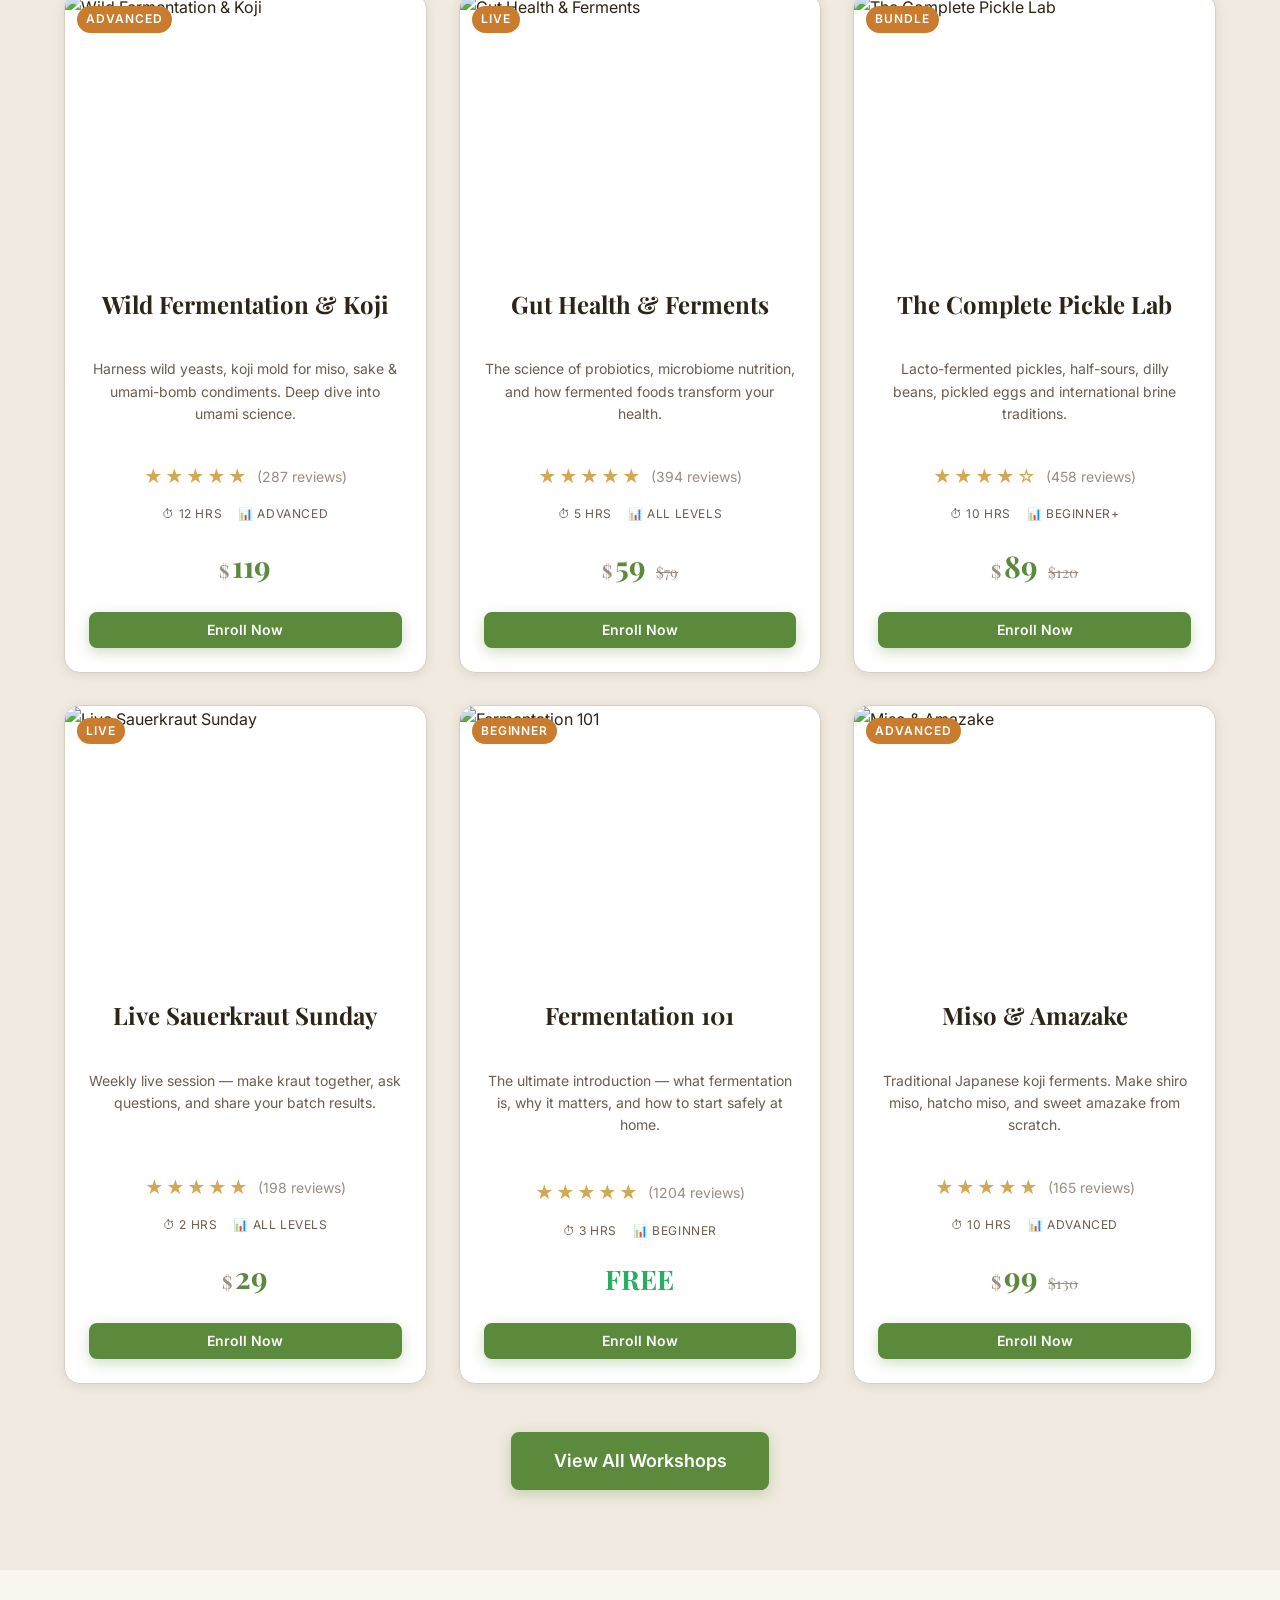
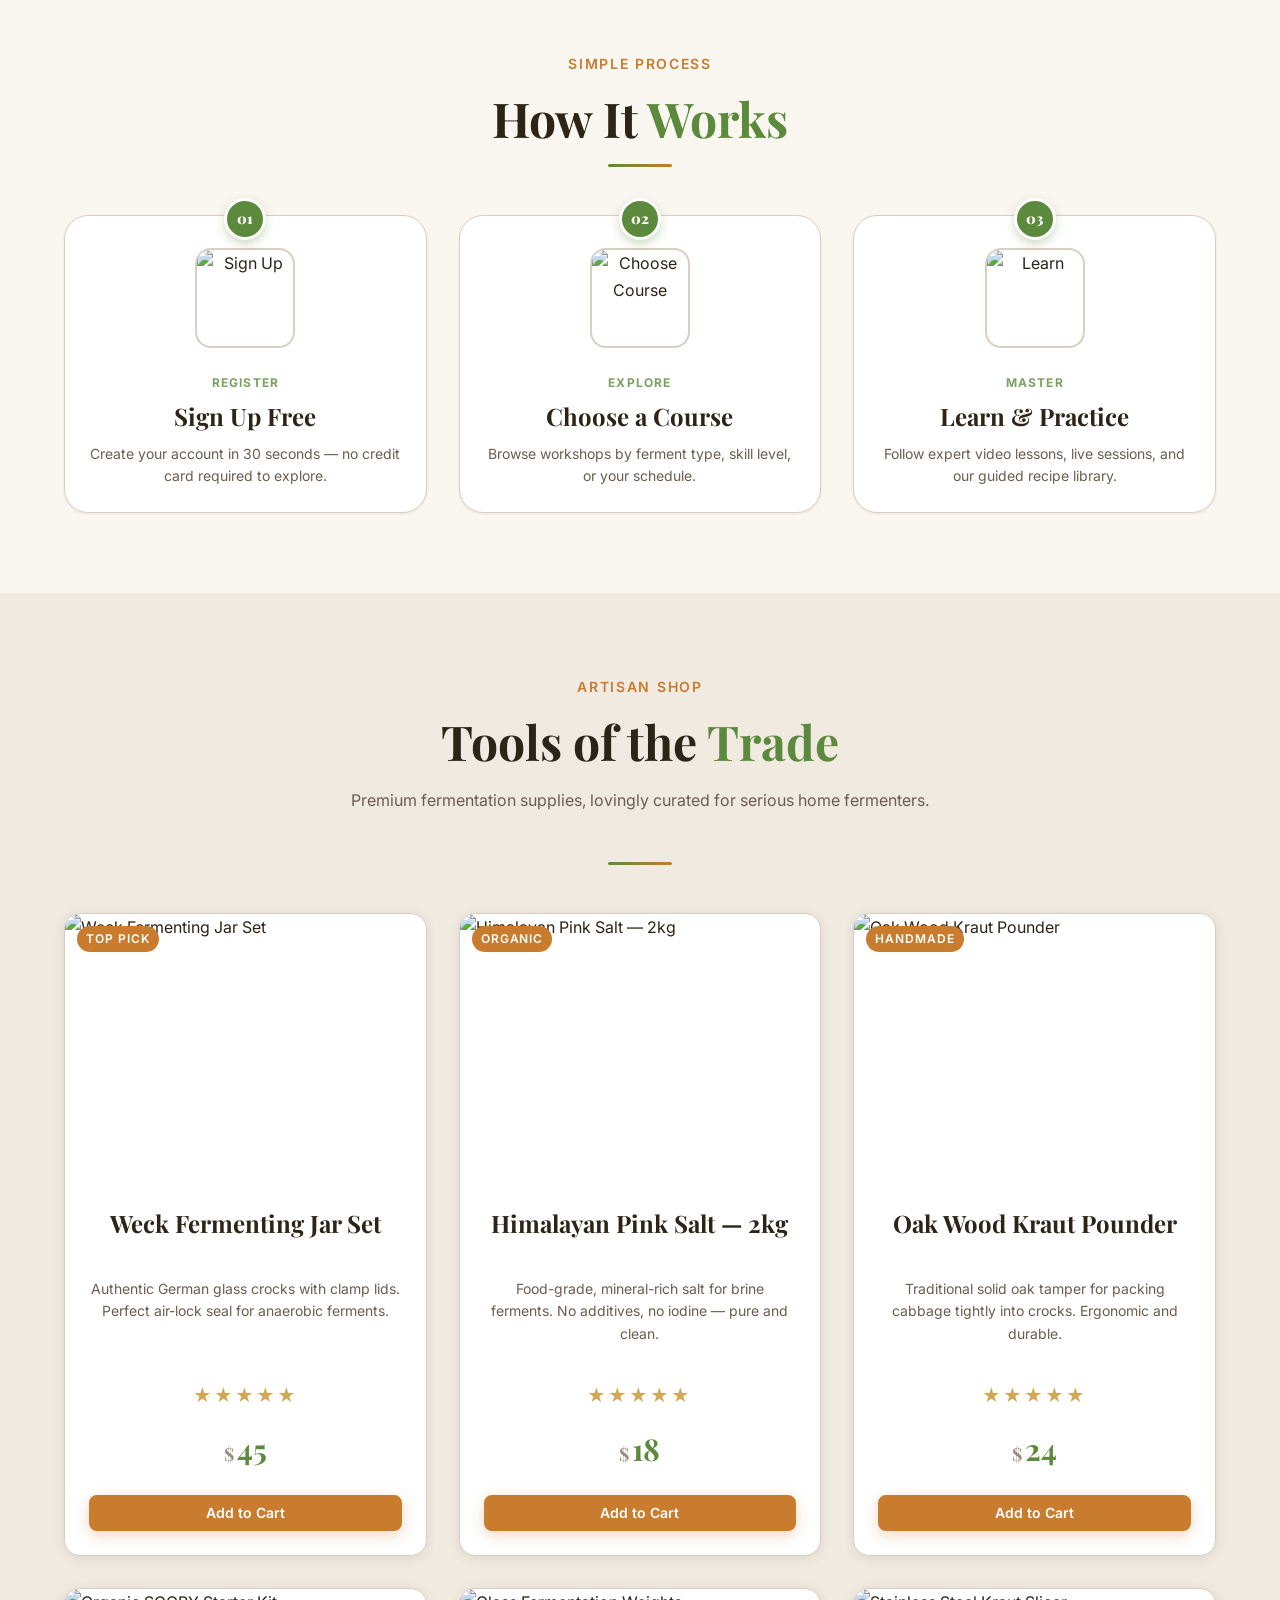
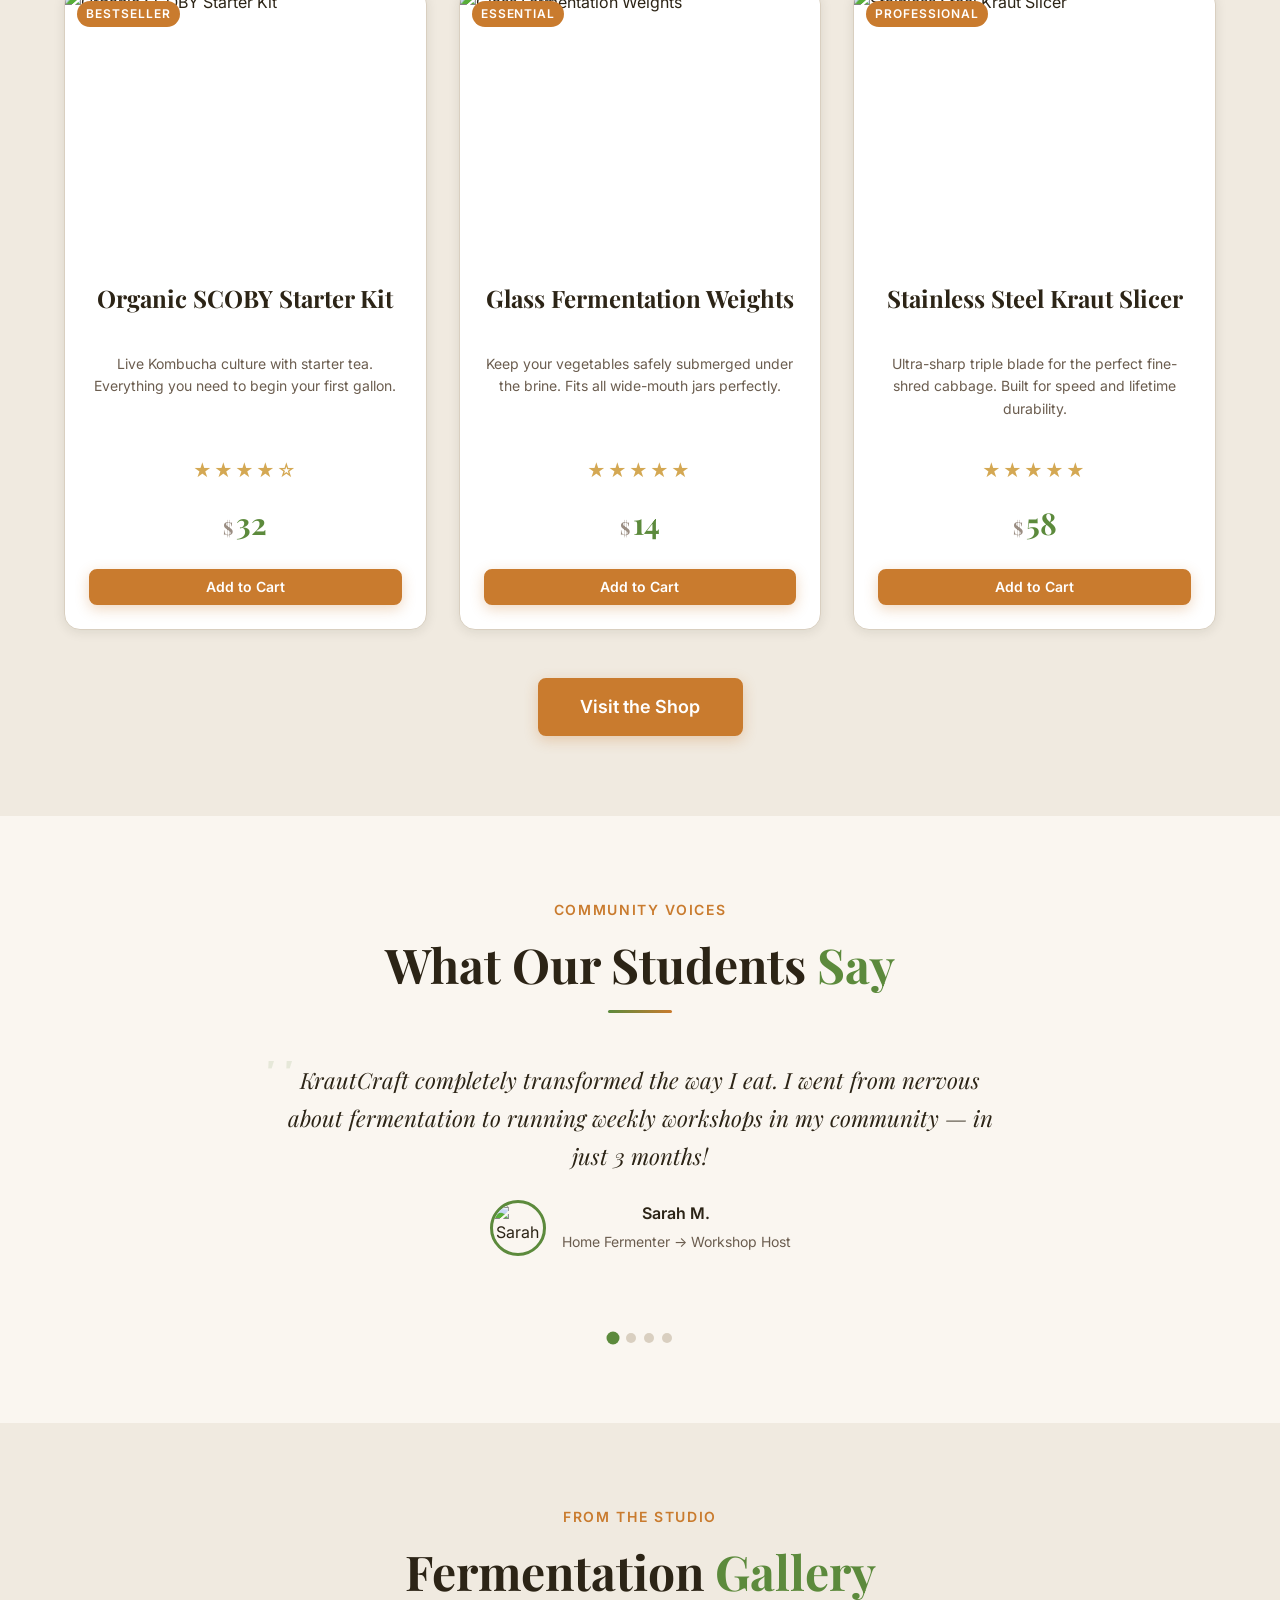
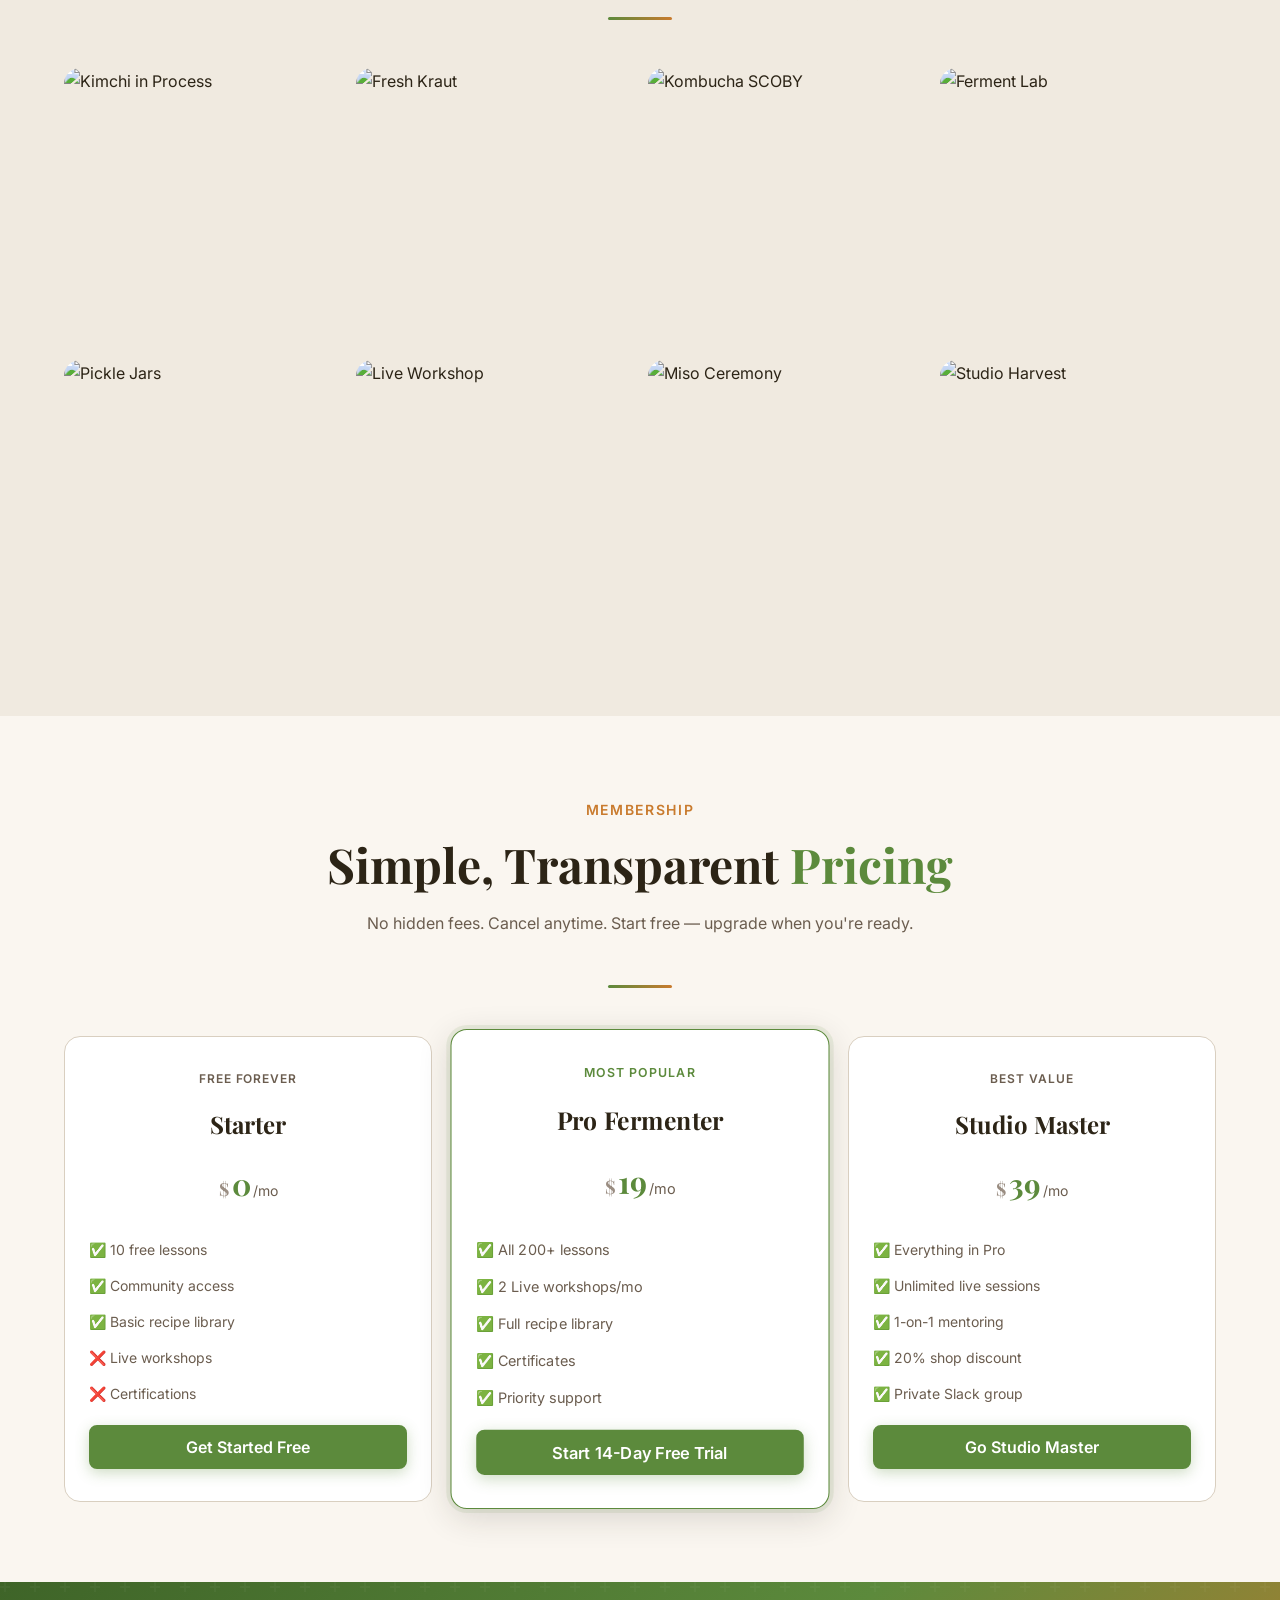
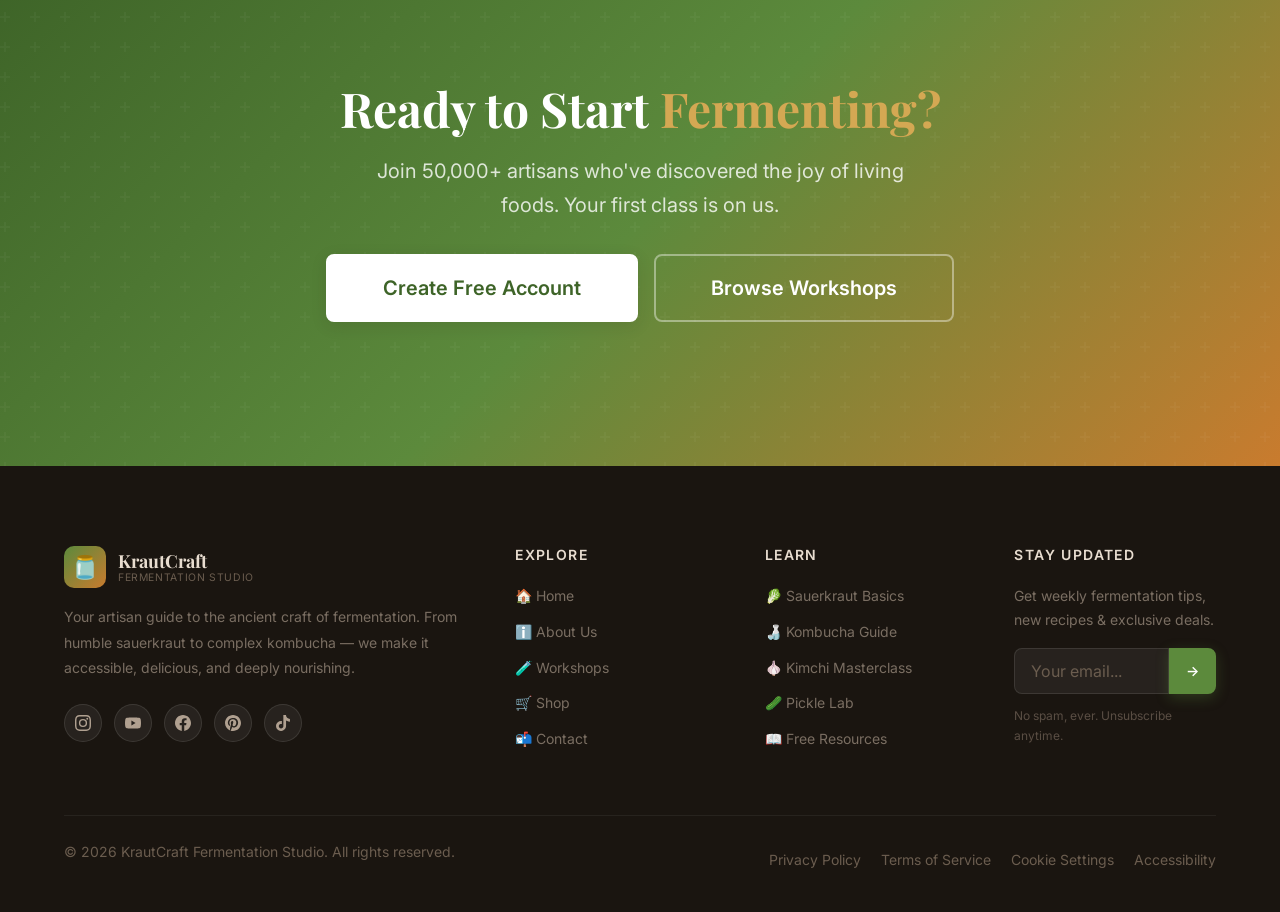
==== commit 6f07d516: "WQDADSDC" ====
--- a/index.html
+++ b/index.html
@@ -52,7 +52,7 @@
           <a href="index.html" class="nav-link" data-page="home">Home</a>
         </div>
         <div class="nav-item">
-          <a href="index2.html" class="nav-link" data-page="home2">Home2</a>
+          <a href="index2.html" class="nav-link" data-page="home2">Home 2</a>
         </div>
         <div class="nav-item">
           <a href="about.html" class="nav-link" data-page="about">About</a>
@@ -141,9 +141,14 @@
   <div class="mobile-nav" id="mobile-nav" role="navigation" aria-label="Mobile navigation">
     <div class="mobile-nav-inner">
       <a href="index.html" class="mobile-nav-link" data-page="home">🏠 Home</a>
-      <a href="index2.html" class="mobile-nav-link" data-page="home2">📖 Our Story</a>
+      <a href="index2.html" class="mobile-nav-link" data-page="home2">🏠 Home 2</a>
       <a href="about.html" class="mobile-nav-link" data-page="about">ℹ️ About Us</a>
       <a href="workshops.html" class="mobile-nav-link" data-page="workshops">🧪 Workshops</a>
+      <div class="mobile-nav-sub">
+        <a href="workshops.html#beginner">Beginner Series</a>
+        <a href="workshops.html#advanced">Advanced Ferments</a>
+        <a href="workshops.html#kraut">Kraut Masterclass</a>
+      </div>
       <a href="shop.html" class="mobile-nav-link" data-page="shop">🛒 Shop</a>
       <a href="contact.html" class="mobile-nav-link" data-page="contact">📬 Contact</a>
 
@@ -156,8 +161,10 @@
 
       <div class="mobile-nav-divider"></div>
       <div class="mobile-nav-actions">
-        <button class="mobile-nav-link" id="mobile-theme-toggle" style="width:100%; text-align:left;">🌓 Toggle Theme</button>
-        <button class="mobile-nav-link" id="mobile-rtl-toggle" style="width:100%; text-align:left;">↔️ Toggle RTL</button>
+        <button class="mobile-nav-link" id="mobile-theme-toggle" style="width:100%; text-align:left;">🌓 Toggle
+          Theme</button>
+        <button class="mobile-nav-link" id="mobile-rtl-toggle" style="width:100%; text-align:left;">↔️ Toggle
+          RTL</button>
       </div>
     </div>
   </div>
@@ -272,7 +279,9 @@
 
         <div class="feature-card reveal-d2" data-reveal>
           <div class="feature-icon">
-            <img src="https://images.unsplash.com/photo-1584273143981-43c26a09f617?w=400&q=80" alt="Artisan Shop">
+            <img
+              src="https://centralca.cdn-anvilcms.net/media/images/2022/01/13/images/Artisan_shop_pix.max-1200x675.jpg"
+              alt="Artisan Shop">
           </div>
           <h3>Artisan Shop</h3>
           <p class="card-text">Handpicked crocks, starter cultures, rare salts, and specialty equipment delivered to
@@ -375,7 +384,7 @@
         <div class="how-card">
           <div class="how-card-num">03</div>
           <div class="how-card-img">
-            <img src=ps://images.unsplash.com/photo-1585944672394-4c58a015c1fb?w=400&q=80" alt="Learn">
+            <img src="https://www.getalevelmathshelp.com/img/0aea75f55c54fa6de3f6d3de26371e9a.jpg?19" alt="Learn">
           </div>
           <div class="how-card-content">
             <span class="how-card-tag">Master</span>
--- a/css/components.css
+++ b/css/components.css
@@ -191,9 +191,9 @@
   padding: var(--sp-6);
   display: flex;
   flex-direction: column;
-  gap: var(--sp-4); /* Increased gap */
+  gap: var(--sp-3); 
   flex: 1;
-  align-items: center;
+  align-items: stretch;
   text-align: center;
 }
 
@@ -204,14 +204,24 @@
   color: var(--clr-text);
   text-align: center;
   margin: 0;
+  display: -webkit-box;
+  -webkit-line-clamp: 2;
+  -webkit-box-orient: vertical;
+  overflow: hidden;
+  min-height: 2.4em; /* Ensure 2 lines height even if 1 line */
 }
 
 .card-text {
   color: var(--clr-text-muted);
   font-size: var(--fs-sm);
   text-align: center;
-  flex: 1;
+  flex-grow: 1; /* Allow to grow but not greedily */
   line-height: 1.6;
+  display: -webkit-box;
+  -webkit-line-clamp: 3;
+  -webkit-box-orient: vertical;
+  overflow: hidden;
+  margin-bottom: var(--sp-2);
 }
 
 .card-meta {
@@ -435,17 +445,14 @@
   }
 }
 
-/* Equal-height card grids */
+/* Equal-height card grids (Now using Grid for better row alignment) */
 .card-grid {
-  display: flex; /* Changed to flex for centering last row */
-  flex-wrap: wrap;
-  justify-content: center;
+  display: grid;
+  grid-template-columns: repeat(auto-fill, minmax(300px, 1fr));
   gap: var(--sp-8);
   align-items: stretch;
 }
 .card-grid > * { 
-  flex: 1 1 320px; /* Allow growing to fill row */
-  max-width: 400px; /* Prevent excessive stretching */
   display: flex;
 }
 .card-grid .card { width: 100%; height: 100%; }
@@ -619,12 +626,12 @@
   font-family: var(--font-heading);
   font-weight: var(--fw-black);
   color: var(--clr-primary-dark);
-  font-size: var(--fs-2xl); /* Larger price */
+  font-size: var(--fs-2xl);
   display: flex;
   align-items: baseline;
   justify-content: center;
   gap: 2px;
-  margin-top: var(--sp-1);
+  margin-bottom: var(--sp-2);
 }
 .price-currency { font-size: 0.6em; margin-right: 1px; color: var(--clr-primary); }
 .price-old {
@@ -643,7 +650,8 @@
   gap: var(--sp-2);
   font-size: var(--fs-xs);
   color: var(--clr-text-muted);
-  margin-bottom: var(--sp-1);
+  margin-top: auto; /* Push the whole footer section to the bottom */
+  padding-top: var(--sp-4);
   min-height: 20px; /* Ensure consistent height */
 }
 .stars { color: #f59e0b; letter-spacing: 1px; }
--- a/css/layout.css
+++ b/css/layout.css
@@ -211,6 +211,27 @@
   background: var(--clr-bg-alt);
   color: var(--clr-primary);
 }
+.mobile-nav-sub {
+  padding-left: var(--sp-10);
+  display: flex;
+  flex-direction: column;
+  gap: var(--sp-1);
+  margin-top: calc(var(--sp-2) * -1);
+  margin-bottom: var(--sp-2);
+}
+.mobile-nav-sub a {
+  padding: var(--sp-2) var(--sp-4);
+  font-size: var(--fs-sm);
+  color: var(--clr-text-muted);
+  text-decoration: none;
+  border-radius: var(--radius-md);
+  transition: all var(--trans-fast);
+}
+.mobile-nav-sub a:hover {
+  background: var(--clr-bg-alt);
+  color: var(--clr-primary);
+  padding-left: var(--sp-6);
+}
 .mobile-nav-divider { height: 1px; background: var(--clr-border); margin-block: var(--sp-2); }
 
 /* Tablet View (769px to 1024px) */
--- a/css/home.css
+++ b/css/home.css
@@ -271,7 +271,7 @@
   display: grid;
   grid-template-columns: repeat(3, 1fr);
   gap: var(--sp-6);
-  align-items: start;
+  align-items: stretch;
 }
 .pricing-card {
   background: var(--clr-surface);
@@ -437,7 +437,16 @@
 
 /* ─── Responsive ─── */
 @media (max-width: 1024px) {
-  .pricing-grid { grid-template-columns: 1fr; max-width: 420px; margin-inline: auto; }
+  .pricing-grid {
+    grid-template-columns: repeat(2, 1fr);
+    max-width: 840px;
+    margin-inline: auto;
+  }
+  .pricing-grid .pricing-card:last-child {
+    grid-column: span 2;
+    max-width: calc(50% - var(--sp-3));
+    margin-inline: auto;
+  }
   .pricing-card--featured { transform: none; }
   .gallery-grid { grid-template-columns: repeat(2, 1fr); }
   .how-arrow { display: none; }
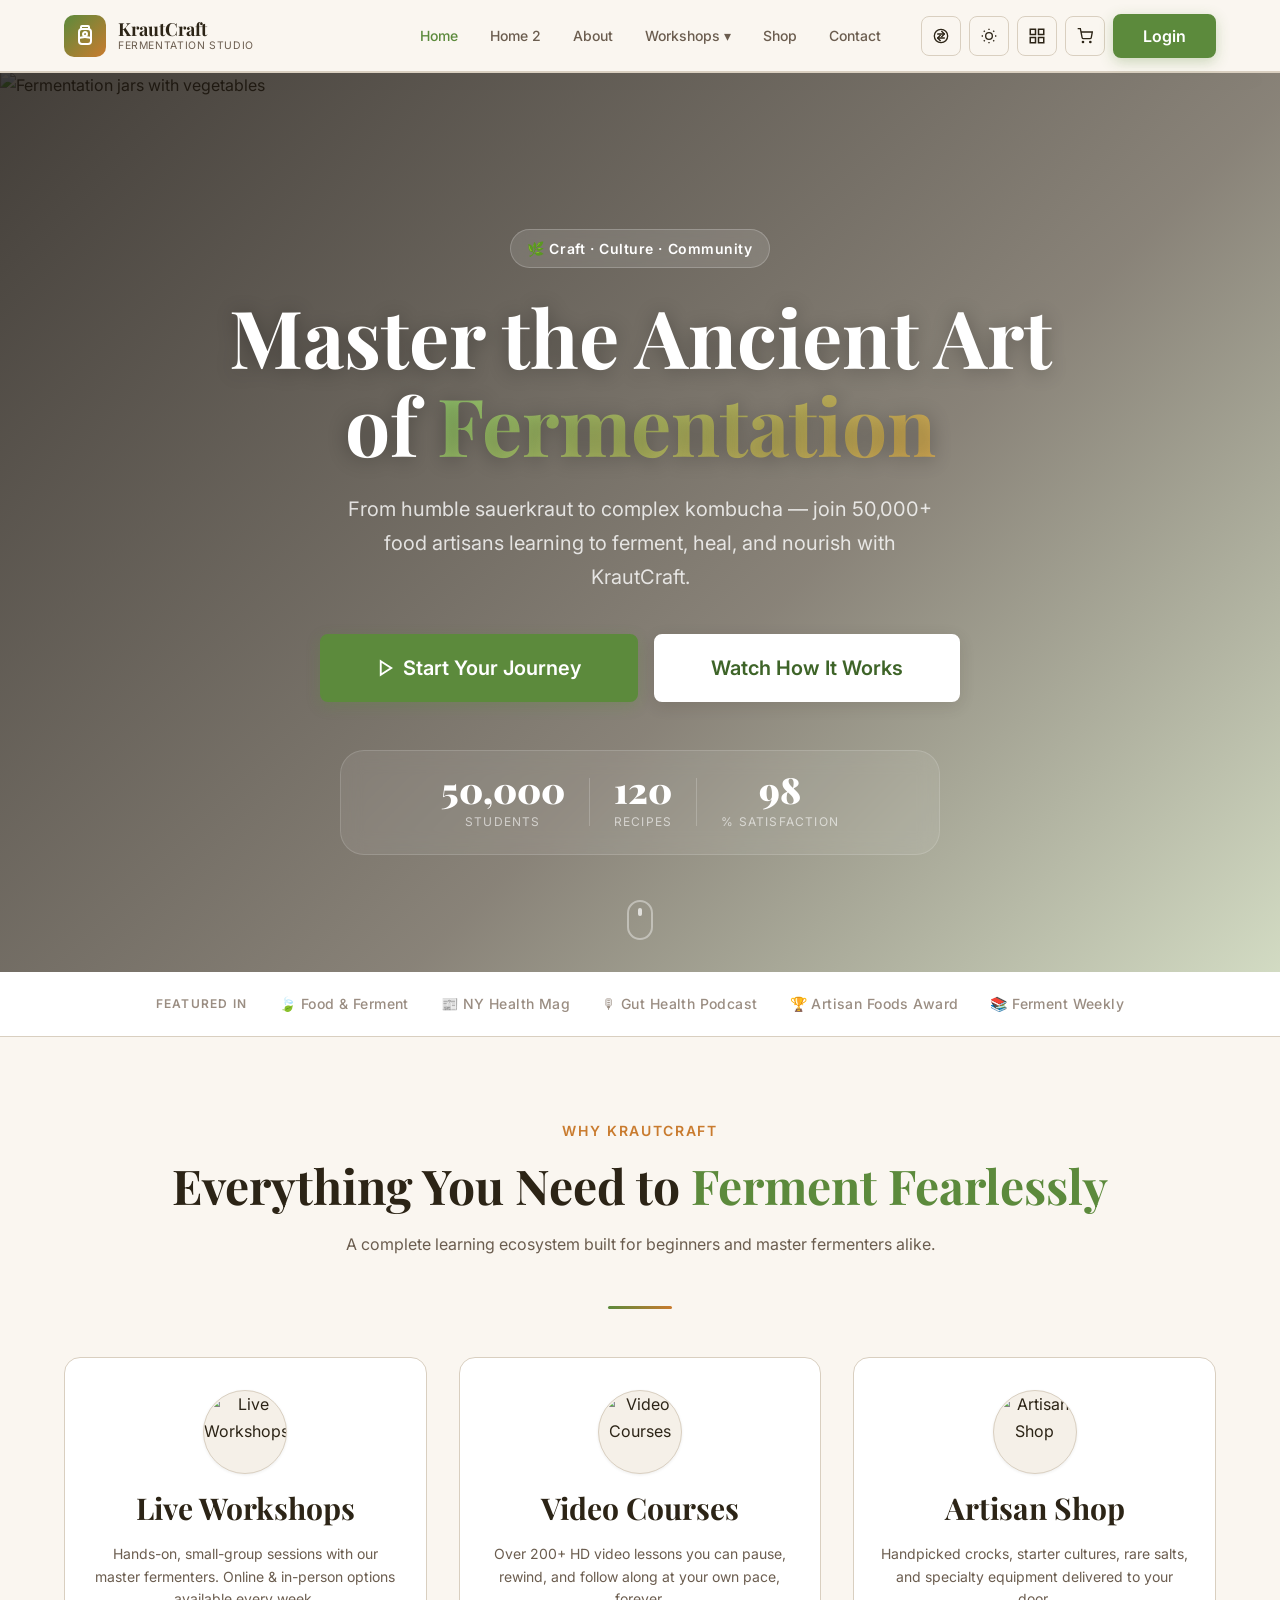
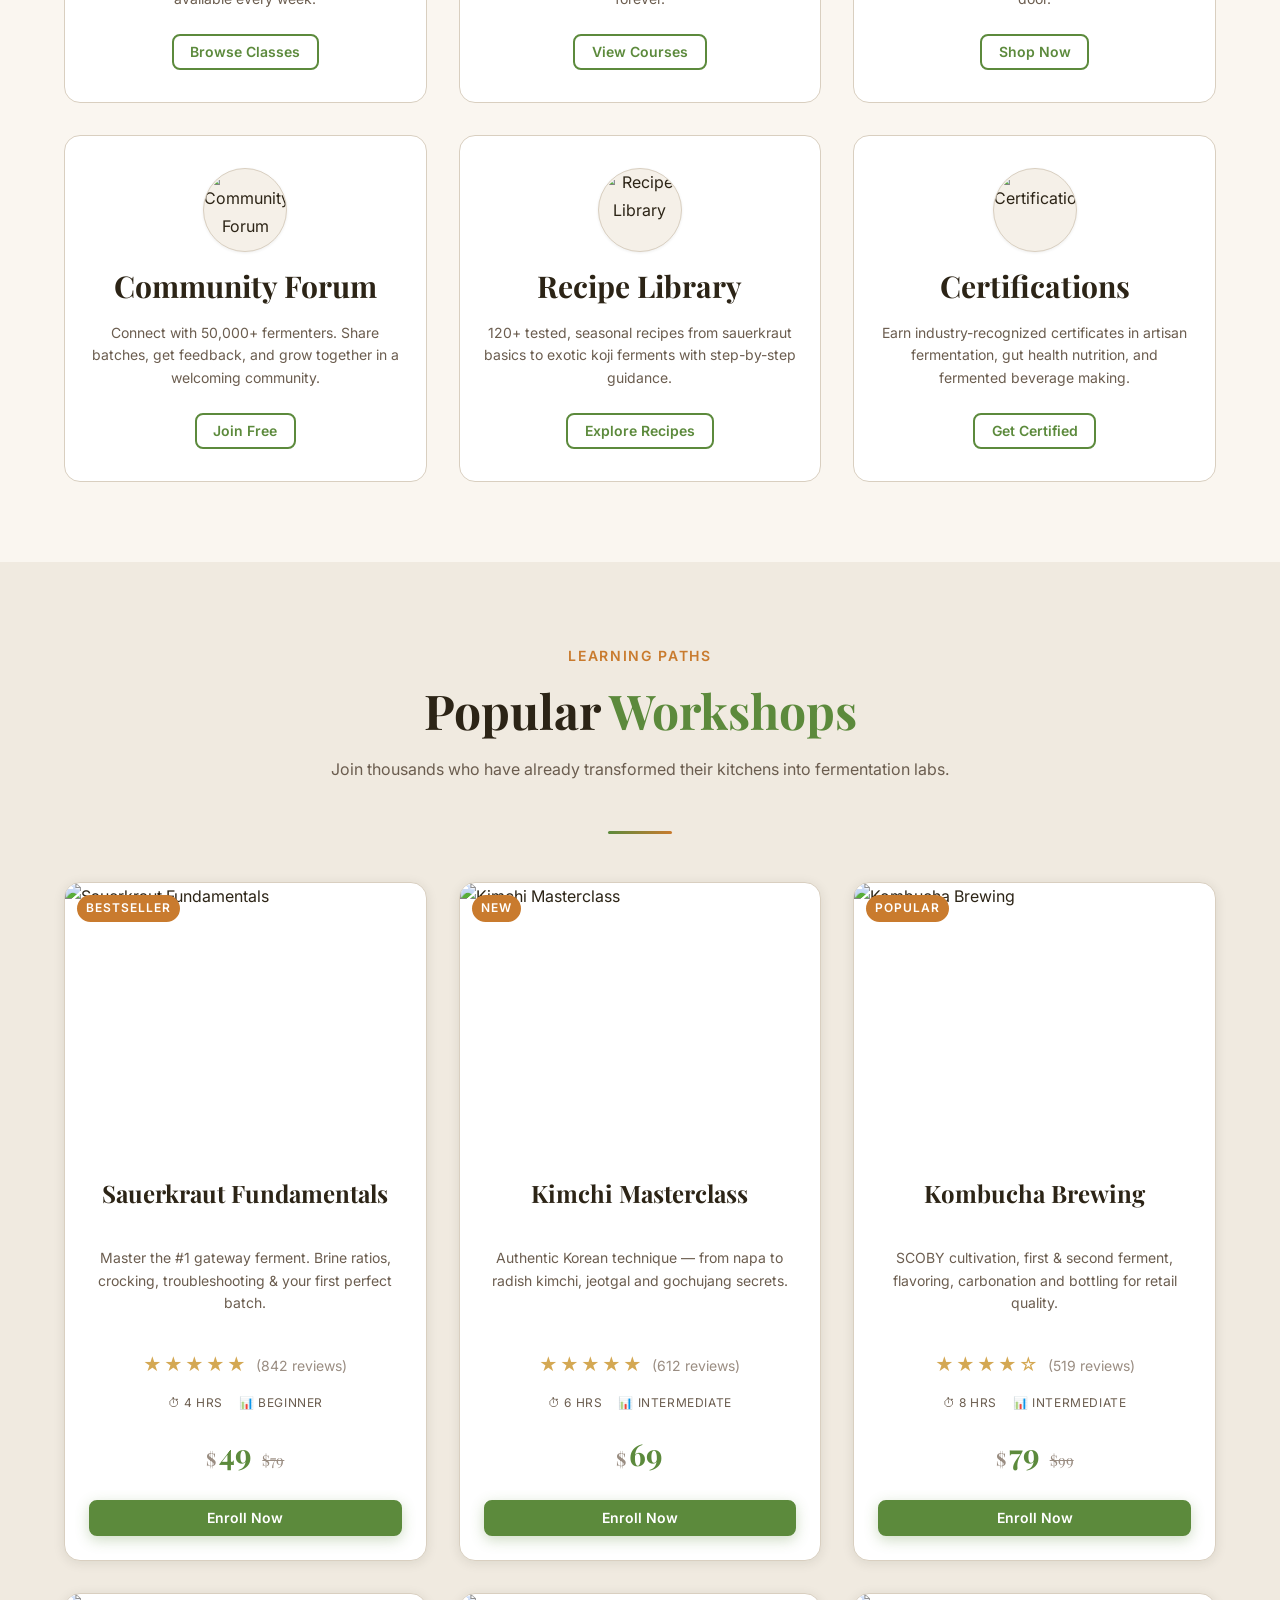
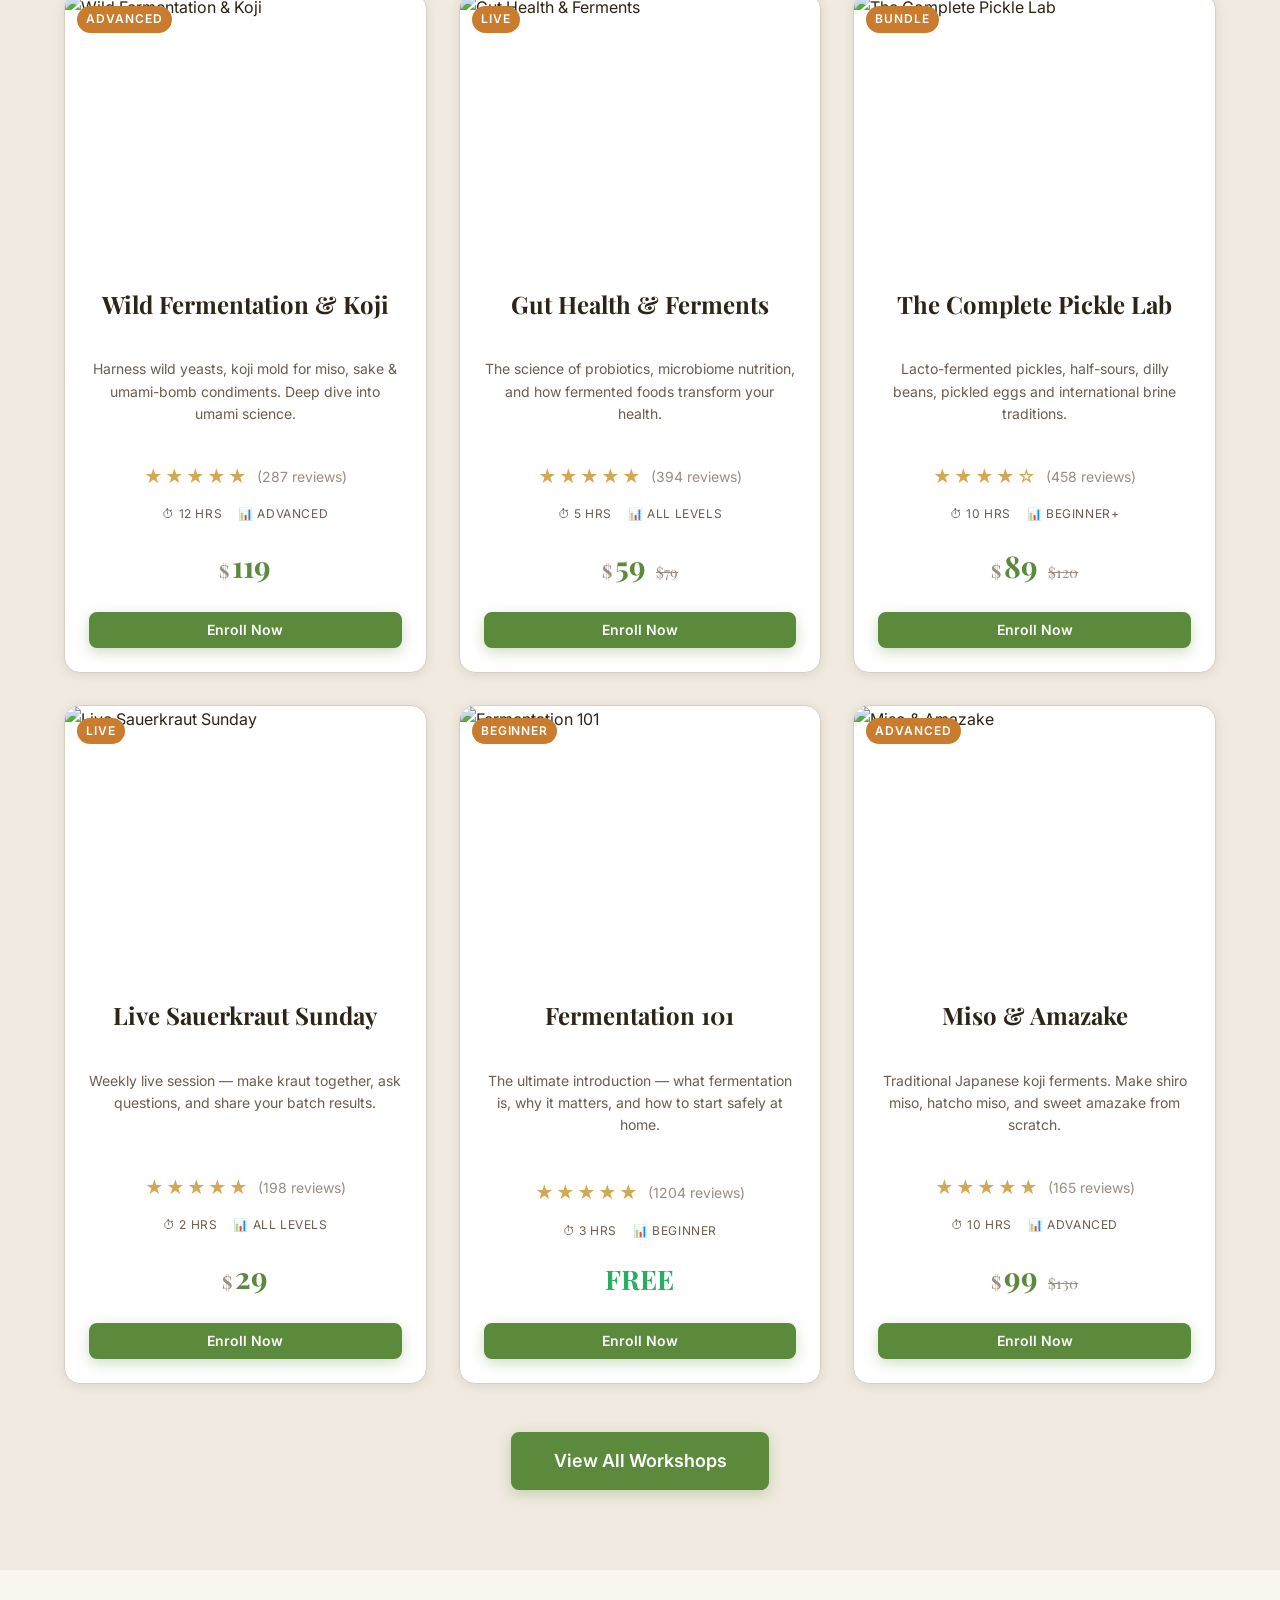
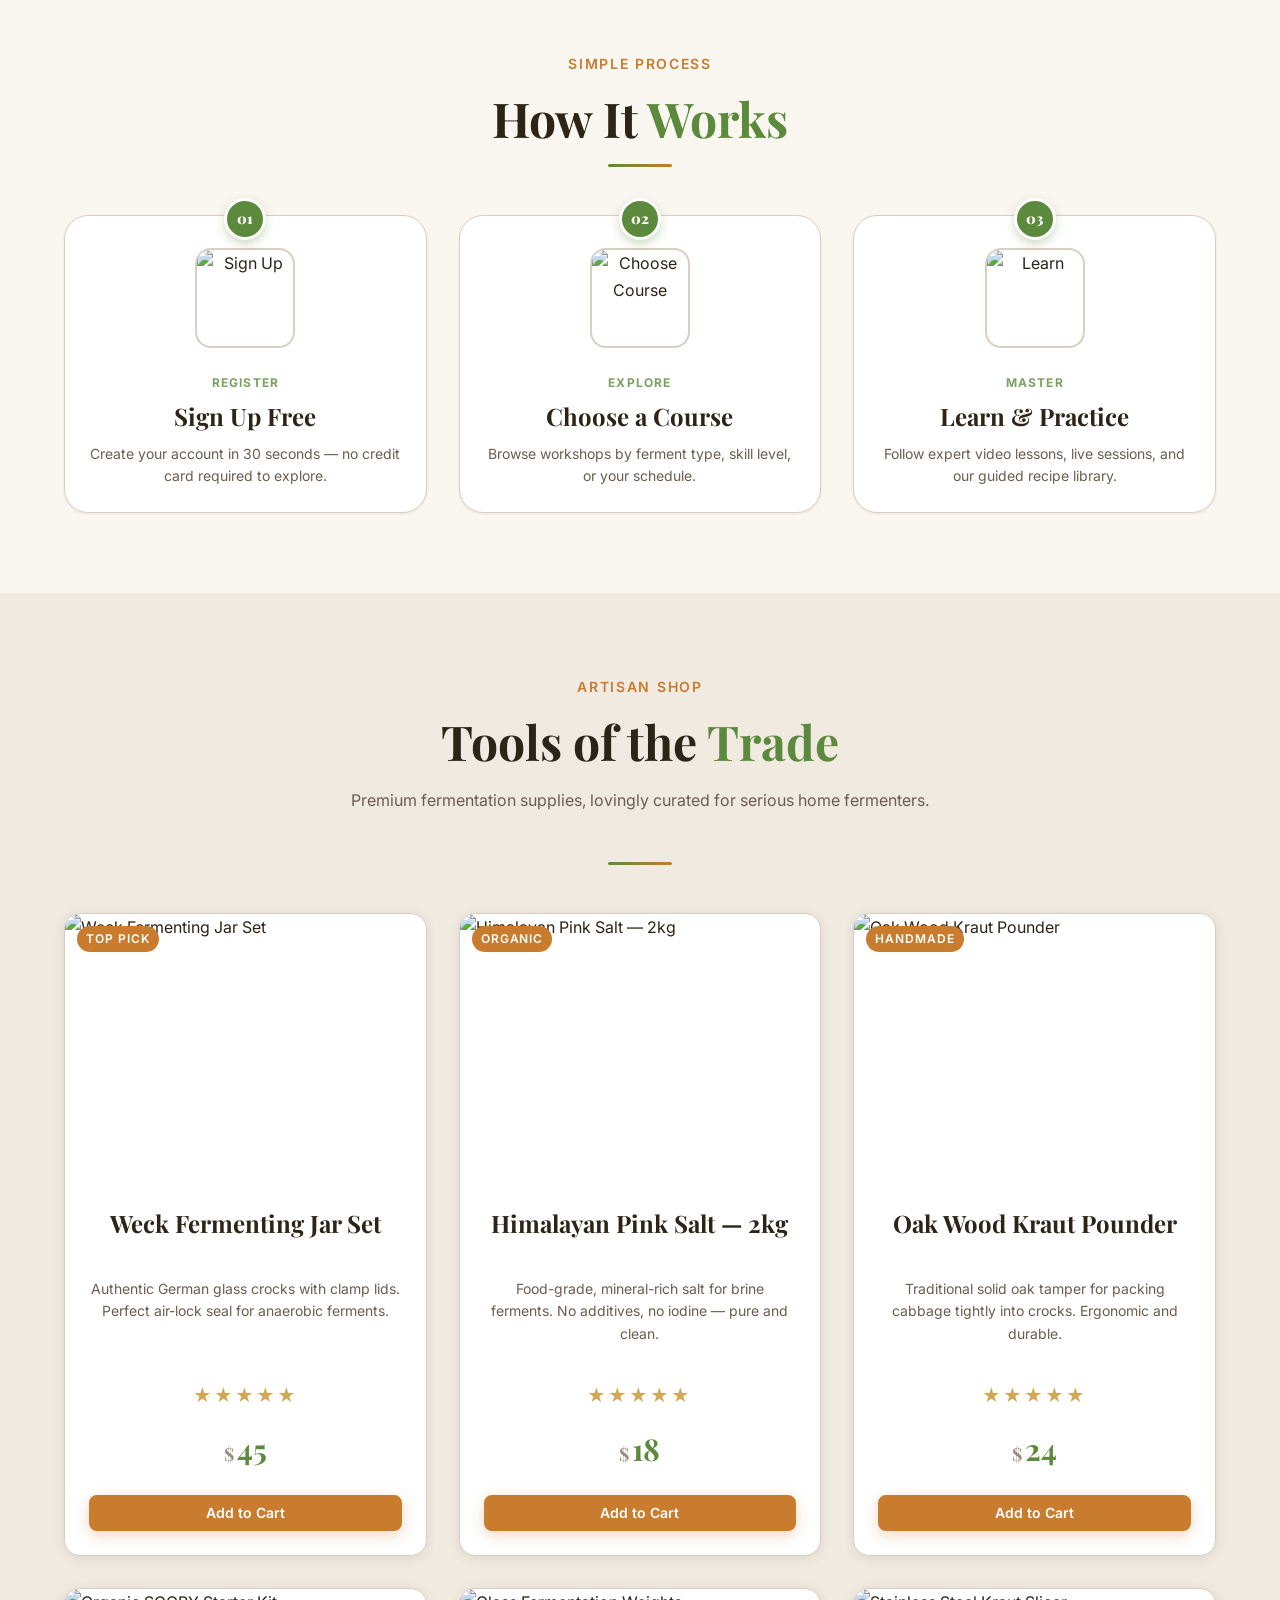
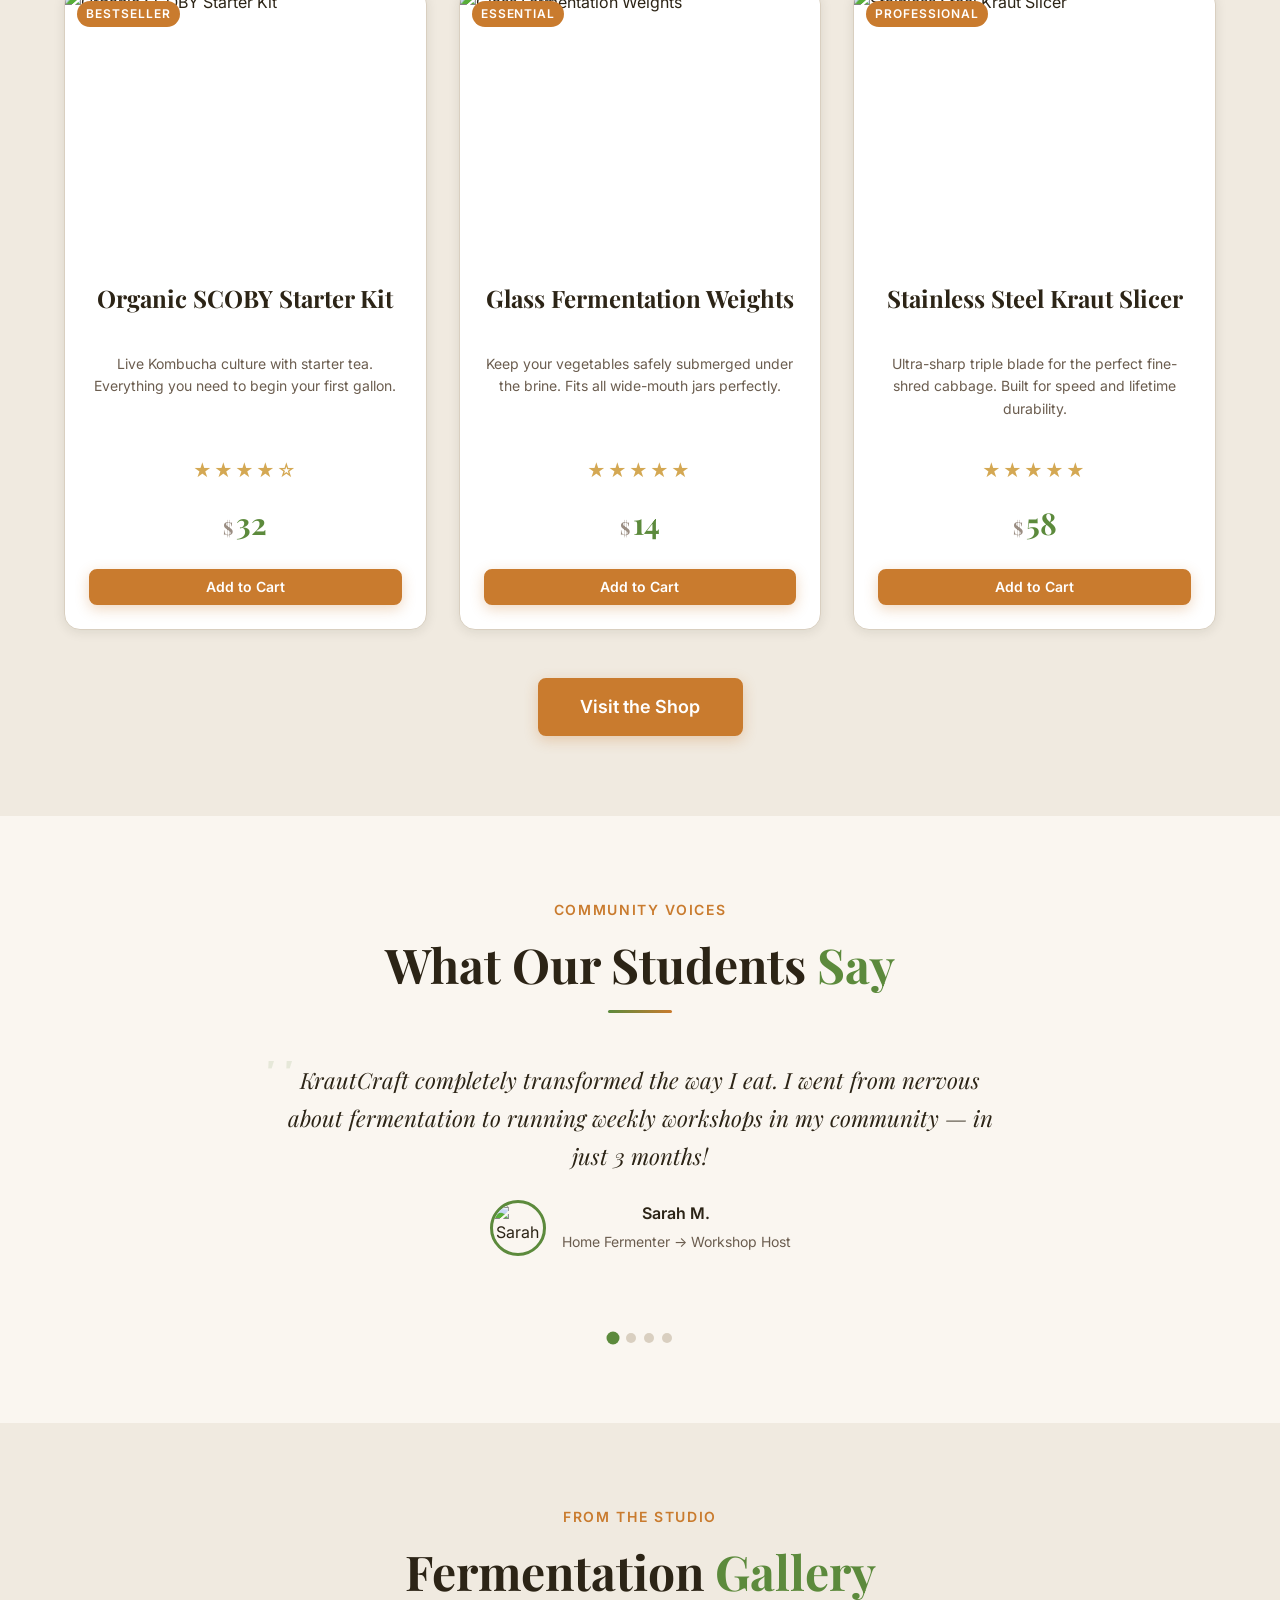
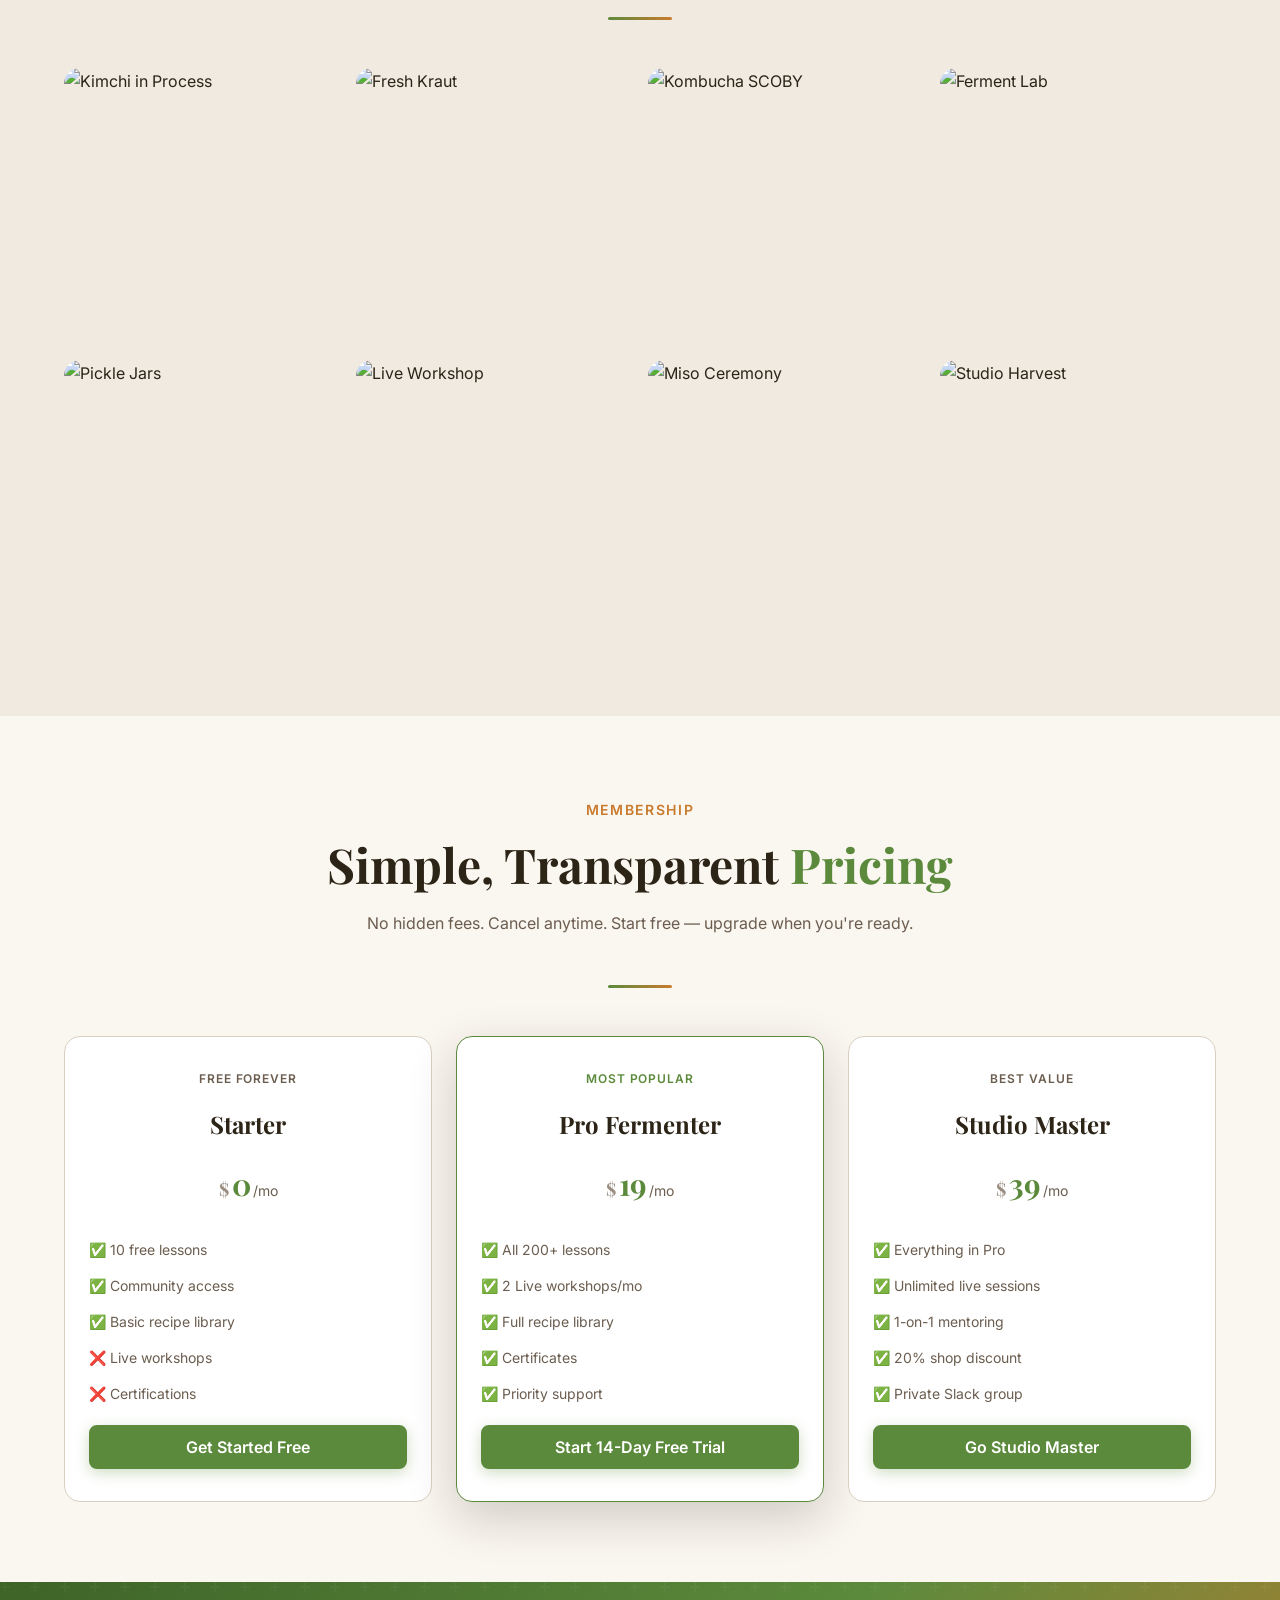
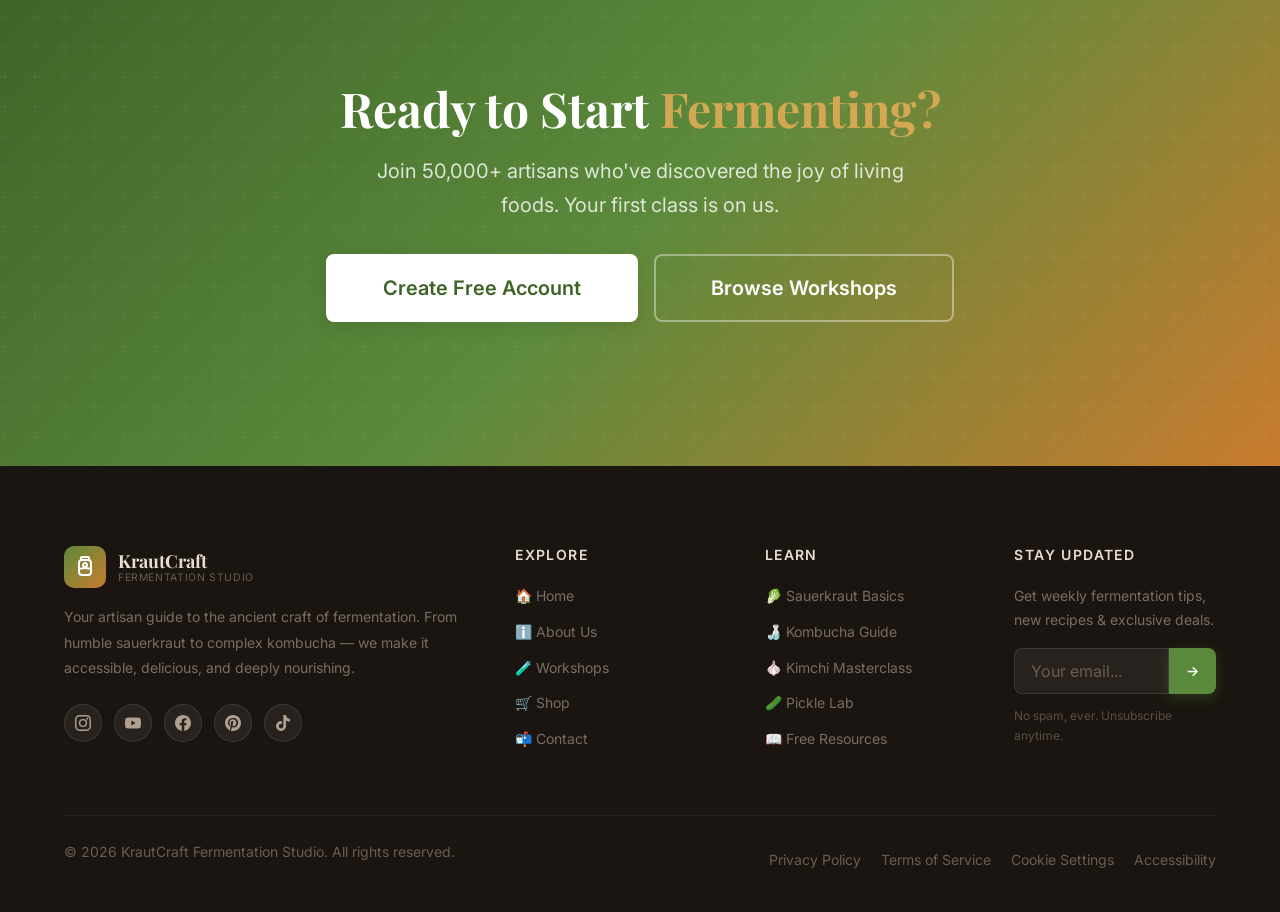
==== commit af328751: "fgn" ====
--- a/index.html
+++ b/index.html
@@ -12,7 +12,7 @@
   <meta property="og:description" content="From humble kraut to complex kombucha — master fermentation with us.">
   <meta property="og:type" content="website">
   <link rel="icon"
-    href="data:image/svg+xml,<svg xmlns='http://www.w3.org/2000/svg' viewBox='0 0 100 100'><text y='.9em' font-size='90'>🫙</text></svg>">
+    href="data:image/svg+xml,<svg xmlns='http://www.w3.org/2000/svg' viewBox='0 0 24 24' fill='none' stroke='%23ca8a04' stroke-width='2' stroke-linecap='round' stroke-linejoin='round'><rect x='6' y='5' width='12' height='15' rx='3' /><rect x='8' y='2' width='8' height='3' rx='1' /><path d='M6 14c2 0 3-1 6-1s4 1 6 1' /><path d='M12 8c1.5 0 2 1 2 2s-1 2-2 2-2-1-2-2 1.5-2 2-2z' /></svg>">
   <link rel="stylesheet" href="css/variables.css">
   <link rel="stylesheet" href="css/base.css">
   <link rel="stylesheet" href="css/components.css">
@@ -39,7 +39,14 @@
 
       <!-- Logo -->
       <a href="index.html" class="site-logo" aria-label="Fermentation Workshop Home">
-        <div class="logo-mark" aria-hidden="true">🫙</div>
+        <div class="logo-mark" aria-hidden="true">
+          <svg width="24" height="24" viewBox="0 0 24 24" fill="none" stroke="currentColor" stroke-width="2" stroke-linecap="round" stroke-linejoin="round">
+            <rect x="6" y="5" width="12" height="15" rx="3" />
+            <rect x="8" y="2" width="8" height="3" rx="1" />
+            <path d="M6 14c2 0 3-1 6-1s4 1 6 1" />
+            <path d="M12 8c1.5 0 2 1 2 2s-1 2-2 2-2-1-2-2 1.5-2 2-2z" />
+          </svg>
+        </div>
         <div class="logo-text">
           <span class="logo-name">KrautCraft</span>
           <span class="logo-tagline">Fermentation Studio</span>
@@ -79,8 +86,12 @@
 
         <!-- RTL Toggle -->
         <button class="toggle-btn" id="rtl-toggle" aria-label="Toggle RTL layout">
-          <svg width="16" height="16" viewBox="0 0 24 24" fill="none" stroke="currentColor" stroke-width="2">
-            <path d="M17 8l4 4-4 4M3 12h18M7 4h10a2 2 0 010 4H7a2 2 0 010-4z" />
+          <svg width="16" height="16" viewBox="0 0 24 24" fill="none" stroke="currentColor" stroke-width="2" stroke-linecap="round" stroke-linejoin="round">
+            <circle cx="12" cy="12" r="10" />
+            <line x1="7" y1="9" x2="17" y2="9" />
+            <polyline points="13 5 17 9 13 13" />
+            <line x1="17" y1="15" x2="7" y2="15" />
+            <polyline points="11 11 7 15 11 19" />
           </svg>
         </button>
 
@@ -105,7 +116,7 @@
         </button>
 
         <!-- Dashboard Icon -->
-        <a href="dashboard-admin.html" class="toggle-btn" aria-label="Dashboard">
+        <a href="dashboard-admin.html" class="toggle-btn" aria-label="Dashboard" title="Dashboard">
           <svg width="18" height="18" viewBox="0 0 24 24" fill="none" stroke="currentColor" stroke-width="2">
             <rect x="3" y="3" width="7" height="7"></rect>
             <rect x="14" y="3" width="7" height="7"></rect>
@@ -127,7 +138,7 @@
 
 
         <!-- Login CTA -->
-        <a href="login.html" class="btn btn-primary btn-sm hide-mobile">Login</a>
+        <a href="login.html" class="btn btn-primary hide-mobile" style="height: 40px; display: inline-flex; align-items: center; justify-content: center; padding-top: 0; padding-bottom: 0;">Login</a>
 
         <!-- Hamburger -->
         <button class="hamburger" id="hamburger" aria-label="Open menu" aria-expanded="false">
@@ -539,7 +550,14 @@
         <!-- Brand Column -->
         <div class="footer-col footer-brand">
           <a href="index.html" class="site-logo" style="text-decoration:none;">
-            <div class="logo-mark" aria-hidden="true">🫙</div>
+            <div class="logo-mark" aria-hidden="true">
+          <svg width="24" height="24" viewBox="0 0 24 24" fill="none" stroke="currentColor" stroke-width="2" stroke-linecap="round" stroke-linejoin="round">
+            <rect x="6" y="5" width="12" height="15" rx="3" />
+            <rect x="8" y="2" width="8" height="3" rx="1" />
+            <path d="M6 14c2 0 3-1 6-1s4 1 6 1" />
+            <path d="M12 8c1.5 0 2 1 2 2s-1 2-2 2-2-1-2-2 1.5-2 2-2z" />
+          </svg>
+        </div>
             <div class="logo-text">
               <span class="logo-name" style="color:#E8DDD0;">KrautCraft</span>
               <span class="logo-tagline">Fermentation Studio</span>
--- a/css/variables.css
+++ b/css/variables.css
@@ -93,18 +93,18 @@
 
 /* ─── Dark Mode ─── */
 [data-theme="dark"] {
-  --clr-bg:           #1A1510;
-  --clr-bg-alt:       #231D14;
-  --clr-surface:      #2C2416;
-  --clr-surface-alt:  #352C1E;
-  --clr-border:       #4A3E2E;
+  --clr-bg:           #000000;   /* pure black background */
+  --clr-bg-alt:       #121212;   /* dark grey alternate section */
+  --clr-surface:      #1A1A1A;   /* card background */
+  --clr-surface-alt:  #262626;
+  --clr-border:       #333333;
   --clr-text:         #F0EAE0;
-  --clr-text-muted:   #B0A090;
-  --clr-text-light:   #7A6E62;
-  --clr-overlay:      rgba(0,0,0,0.55);
-  --shadow-card:      0 2px 12px rgba(0,0,0,0.35);
-  --shadow-md:        0 4px 16px rgba(0,0,0,0.40);
-  --shadow-lg:        0 8px 32px rgba(0,0,0,0.50);
+  --clr-text-muted:   #A0A0A0;
+  --clr-text-light:   #666666;
+  --clr-overlay:      rgba(0,0,0,0.65);
+  --shadow-card:      0 2px 12px rgba(0,0,0,0.50);
+  --shadow-md:        0 4px 16px rgba(0,0,0,0.55);
+  --shadow-lg:        0 8px 32px rgba(0,0,0,0.65);
 }
 
 /* ─── RTL Support ─── */
--- a/css/components.css
+++ b/css/components.css
@@ -424,25 +424,21 @@
    GRID LAYOUTS
    ============================================================ */
 .grid-2, .grid-3, .grid-4 { 
-  display: flex; 
-  flex-wrap: wrap; 
-  justify-content: center; 
-  align-items: stretch; /* Ensure equal height */
-  gap: var(--sp-6); 
-}
-.grid-2 > * { width: calc(50% - var(--sp-3)); }
-.grid-3 > * { width: calc(33.333% - var(--sp-4)); }
-.grid-4 > * { width: calc(25% - var(--sp-4)); }
+  display: grid;
+  gap: var(--sp-6);
+  justify-content: center;
+}
+
+.grid-2 { grid-template-columns: repeat(2, 1fr); }
+.grid-3 { grid-template-columns: repeat(3, 1fr); }
+.grid-4 { grid-template-columns: repeat(4, 1fr); }
 
 @media (max-width: 1024px) {
-  .grid-2 > *, .grid-3 > *, .grid-4 > * { 
-    width: calc(50% - var(--sp-4)); 
-  }
-}
+  .grid-3, .grid-4 { grid-template-columns: repeat(2, 1fr); }
+}
+
 @media (max-width: 640px) {
-  .grid-2 > *, .grid-3 > *, .grid-4 > * { 
-    width: 100%; 
-  }
+  .grid-2, .grid-3, .grid-4 { grid-template-columns: 1fr; }
 }
 
 /* Equal-height card grids (Now using Grid for better row alignment) */
--- a/css/home.css
+++ b/css/home.css
@@ -288,10 +288,8 @@
 .pricing-card:hover { transform: translateY(-6px); box-shadow: var(--shadow-xl); }
 .pricing-card--featured {
   border-color: var(--clr-primary);
-  box-shadow: 0 0 0 4px rgba(92,138,60,0.10), var(--shadow-lg);
-  transform: scale(1.03);
-}
-.pricing-card--featured:hover { transform: scale(1.03) translateY(-6px); }
+  box-shadow: var(--shadow-xl);
+}
 .pricing-badge {
   font-size: var(--fs-xs);
   font-weight: var(--fw-semi);
@@ -444,7 +442,7 @@
   }
   .pricing-grid .pricing-card:last-child {
     grid-column: span 2;
-    max-width: calc(50% - var(--sp-3));
+    width: calc(50% - var(--sp-3));
     margin-inline: auto;
   }
   .pricing-card--featured { transform: none; }
@@ -461,4 +459,17 @@
   .hero-stat-divider { display: none; }
   .gallery-grid { grid-template-columns: repeat(2, 1fr); }
   .trust-logos { gap: var(--sp-5); }
-}
+  
+  /* Pricing Grid - Mobile One by One Layout */
+  .pricing-grid {
+    grid-template-columns: 1fr;
+    gap: var(--sp-4);
+    max-width: 400px;
+    margin-inline: auto;
+  }
+  .pricing-grid .pricing-card:last-child {
+    grid-column: span 1;
+    width: 100%;
+    margin-inline: 0;
+  }
+  }
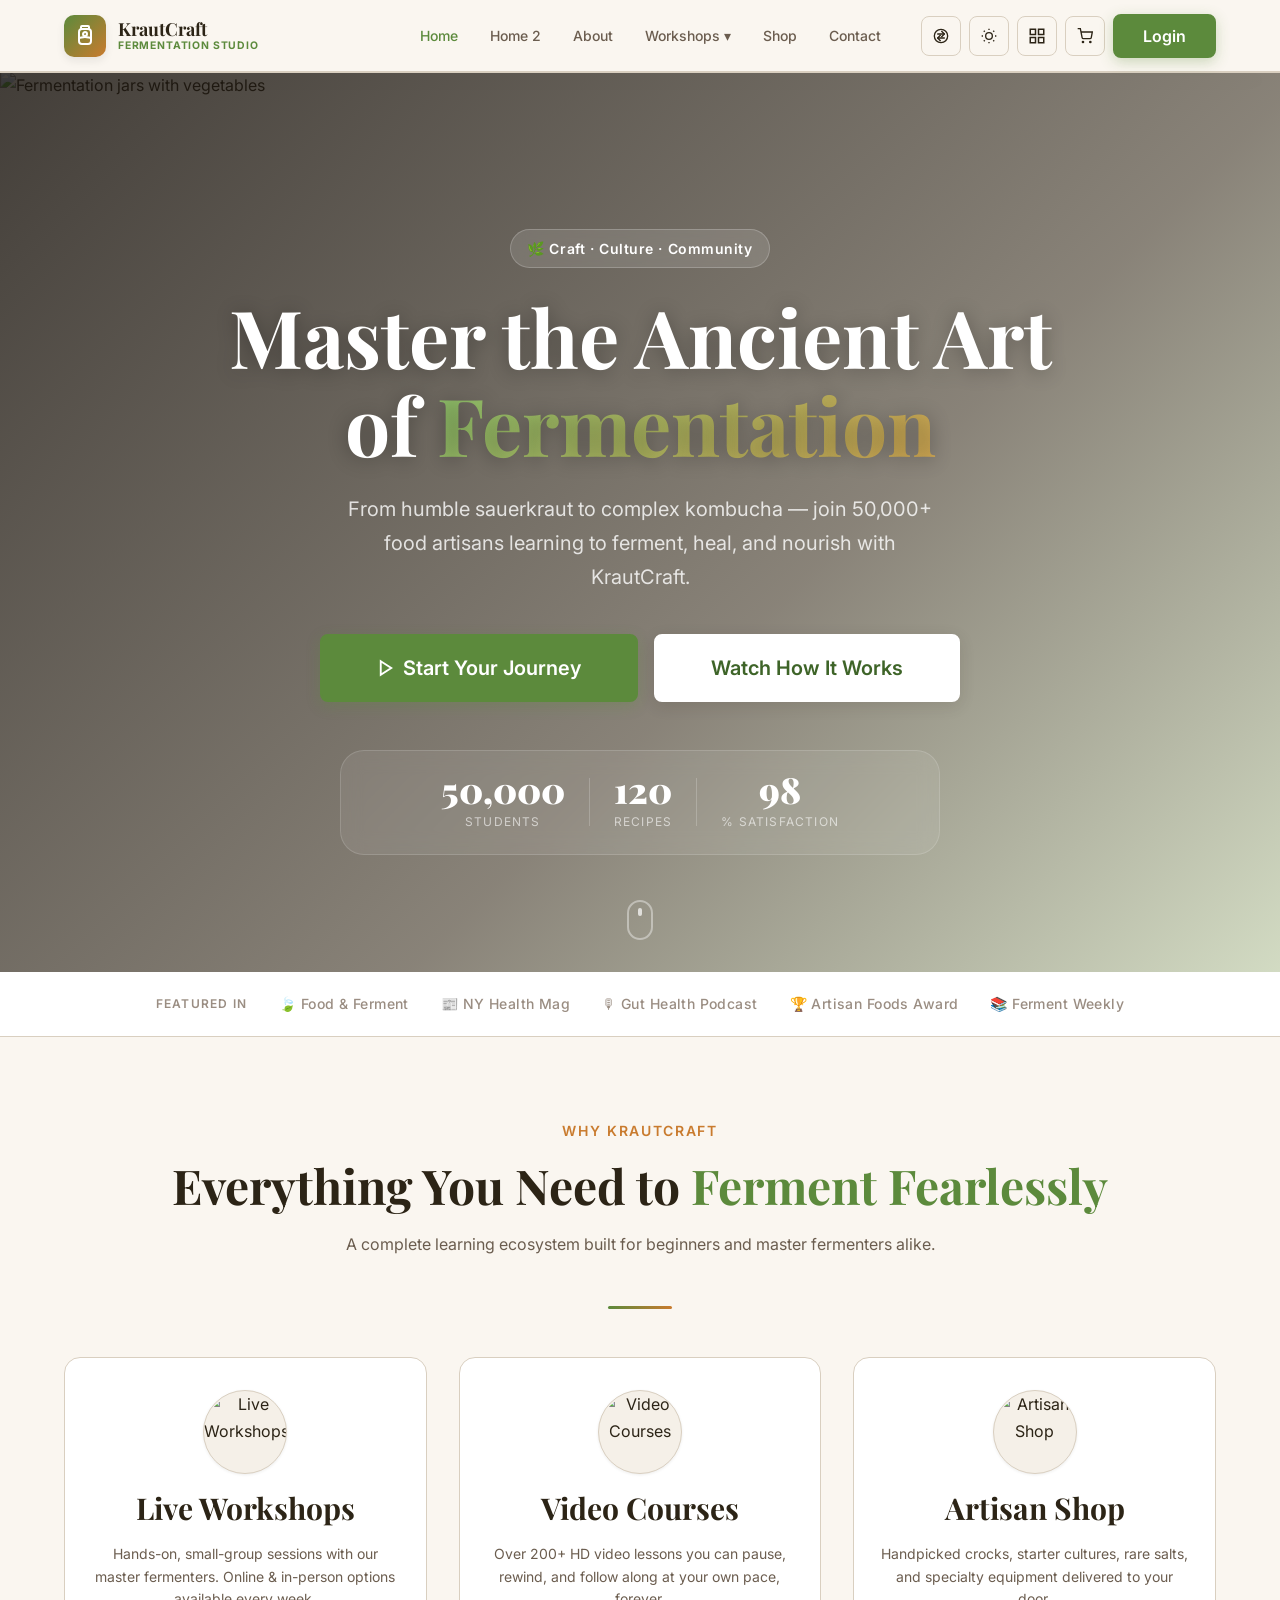
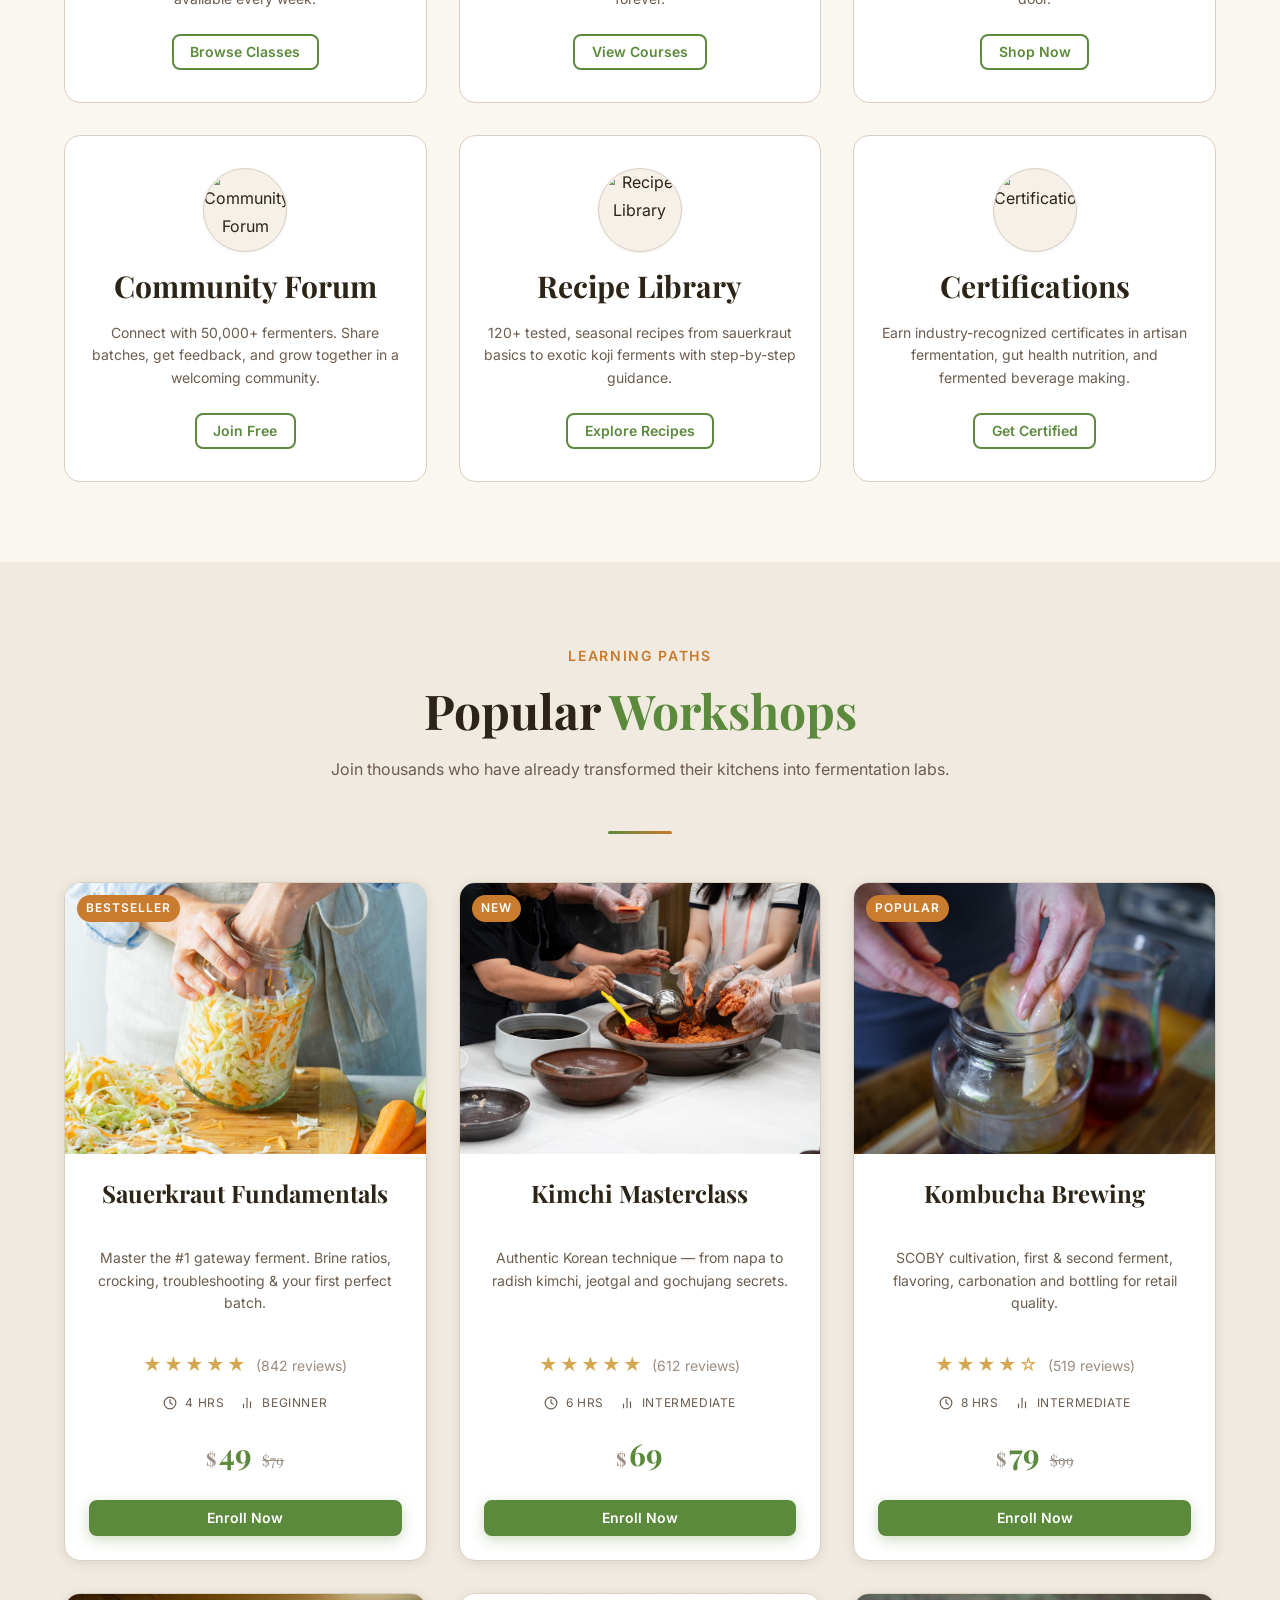
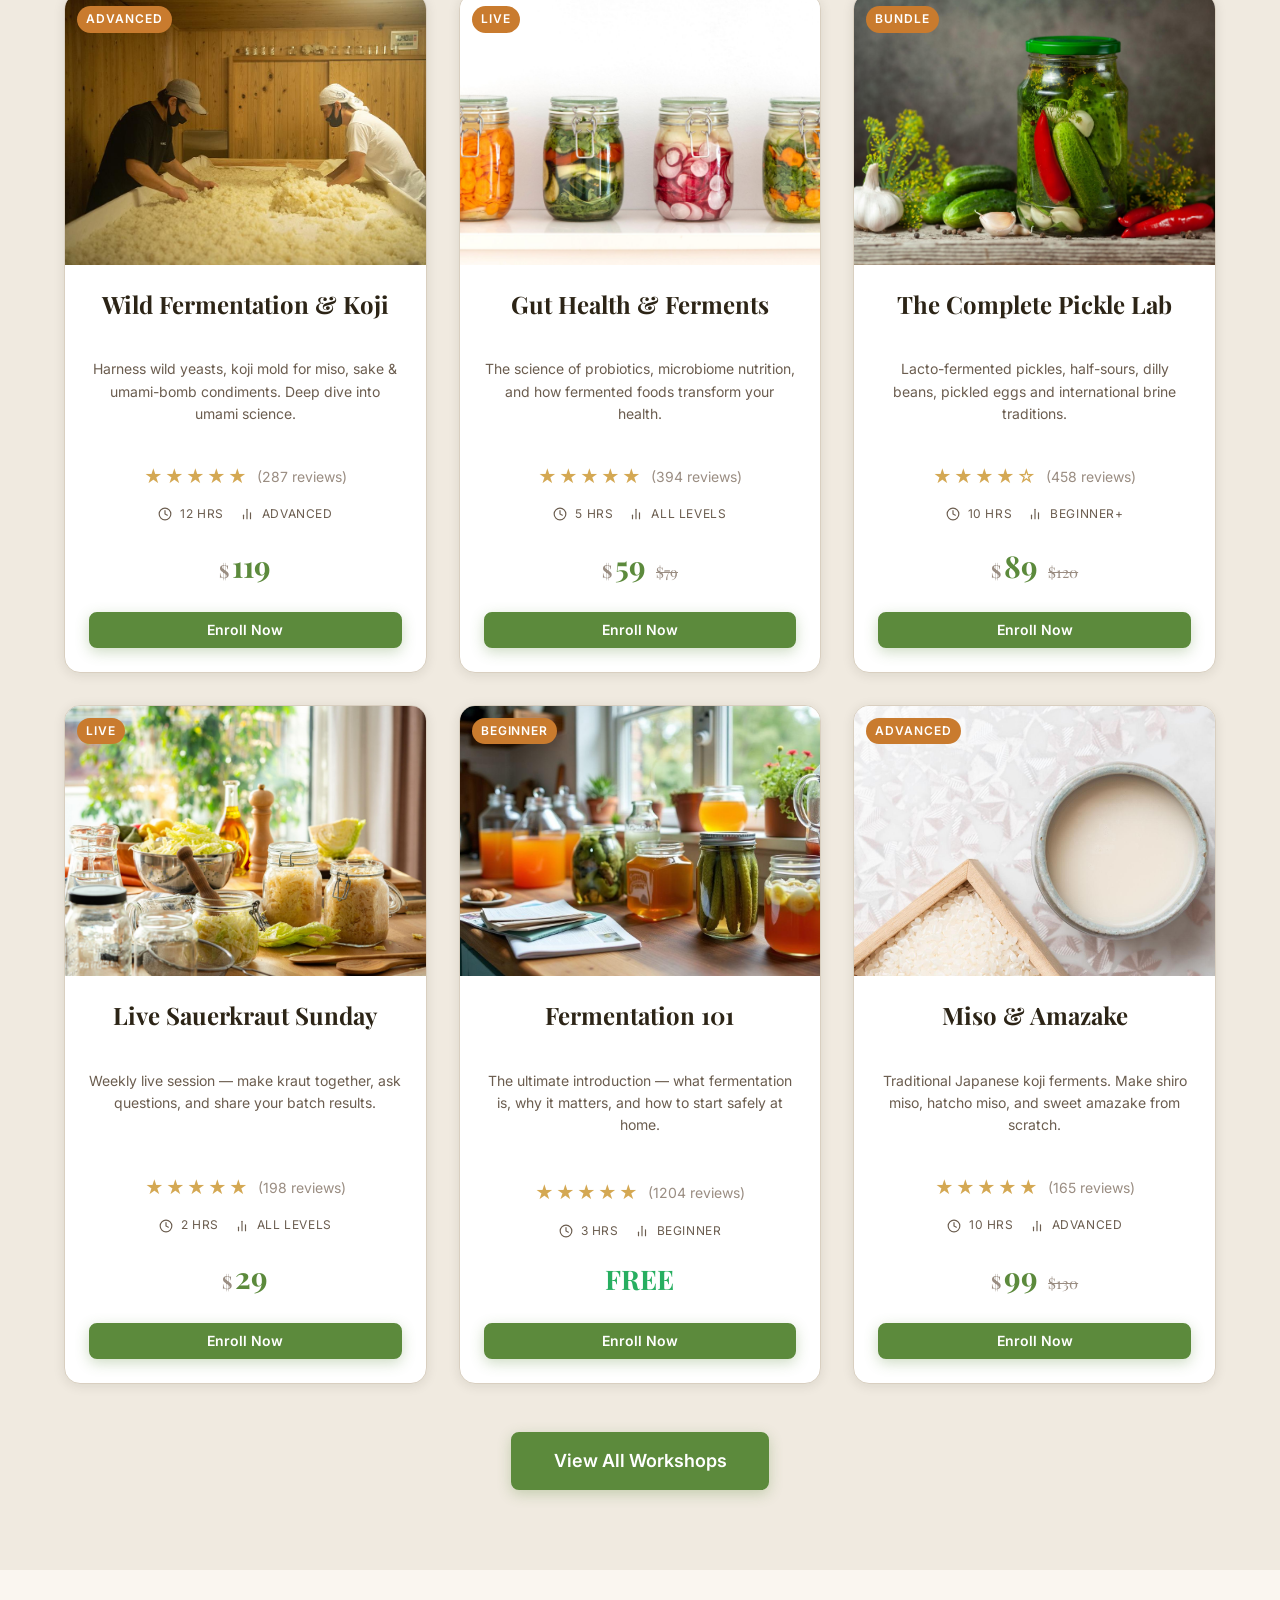
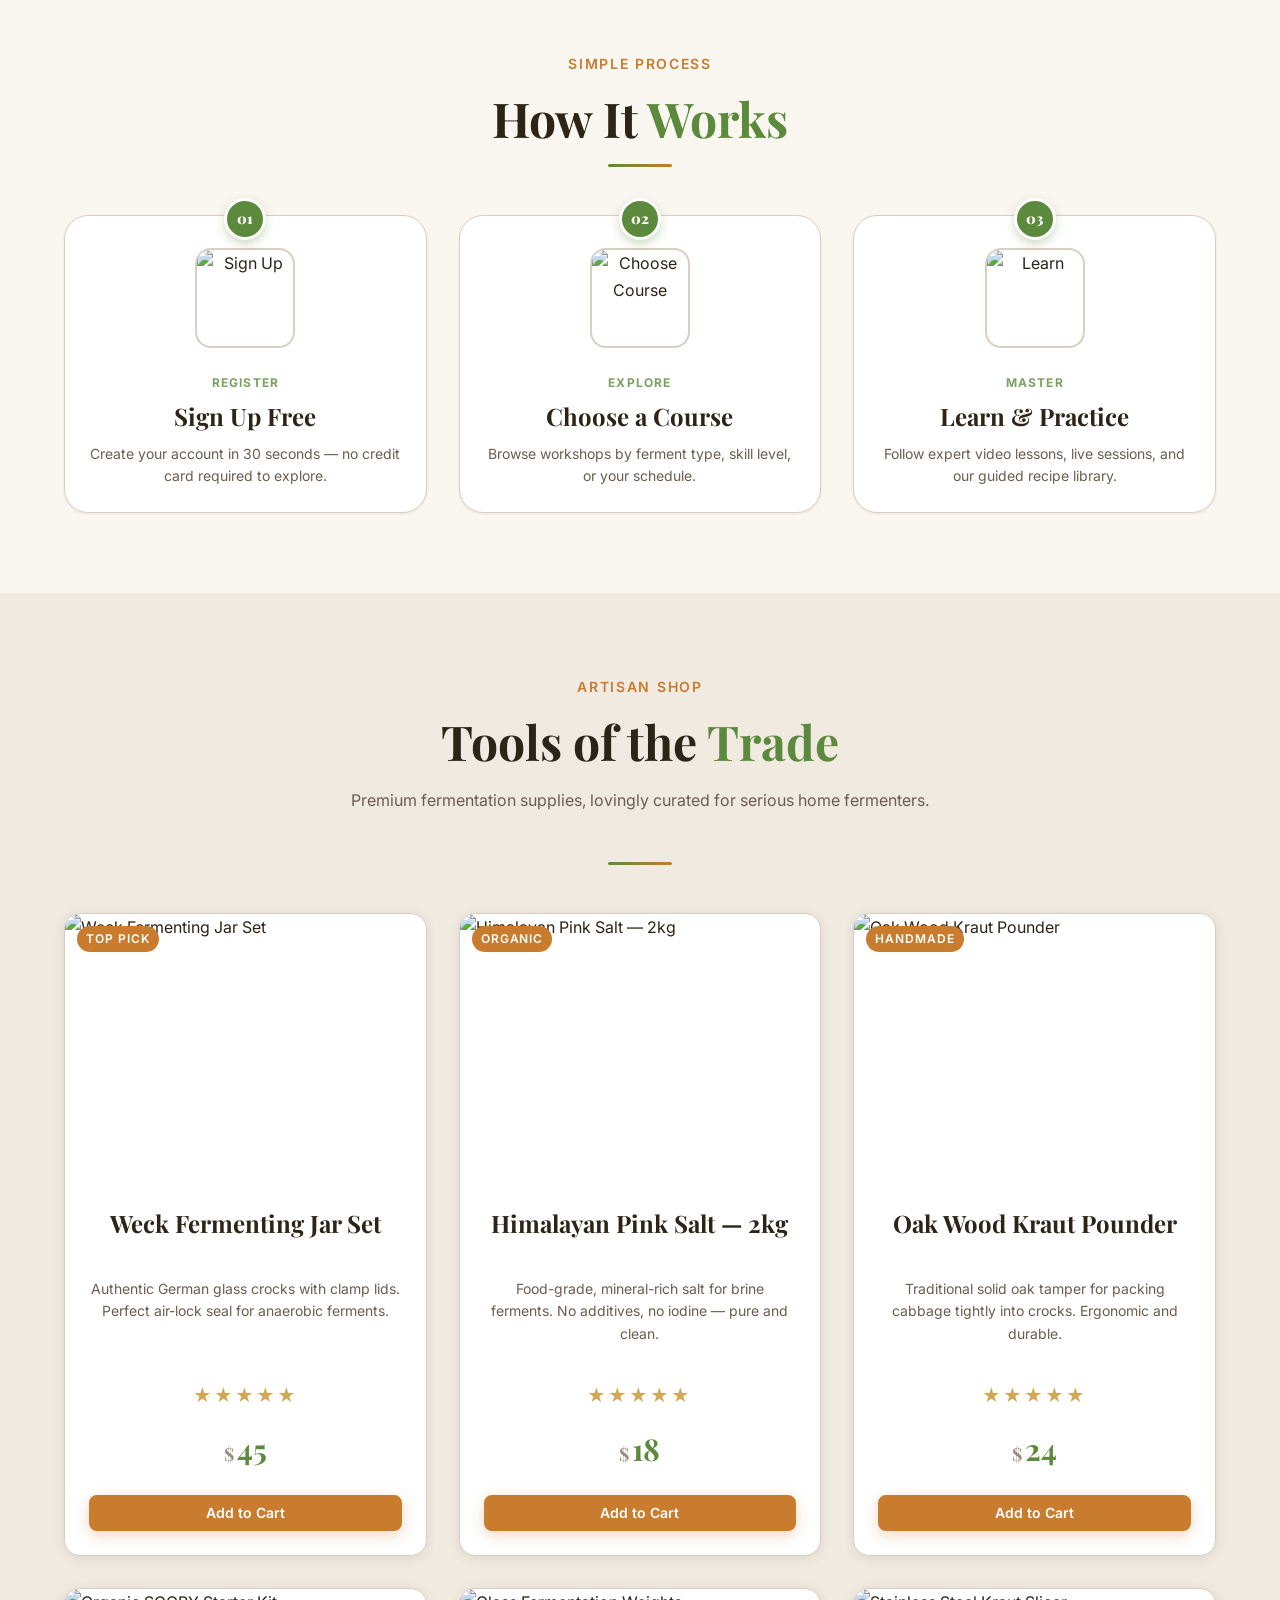
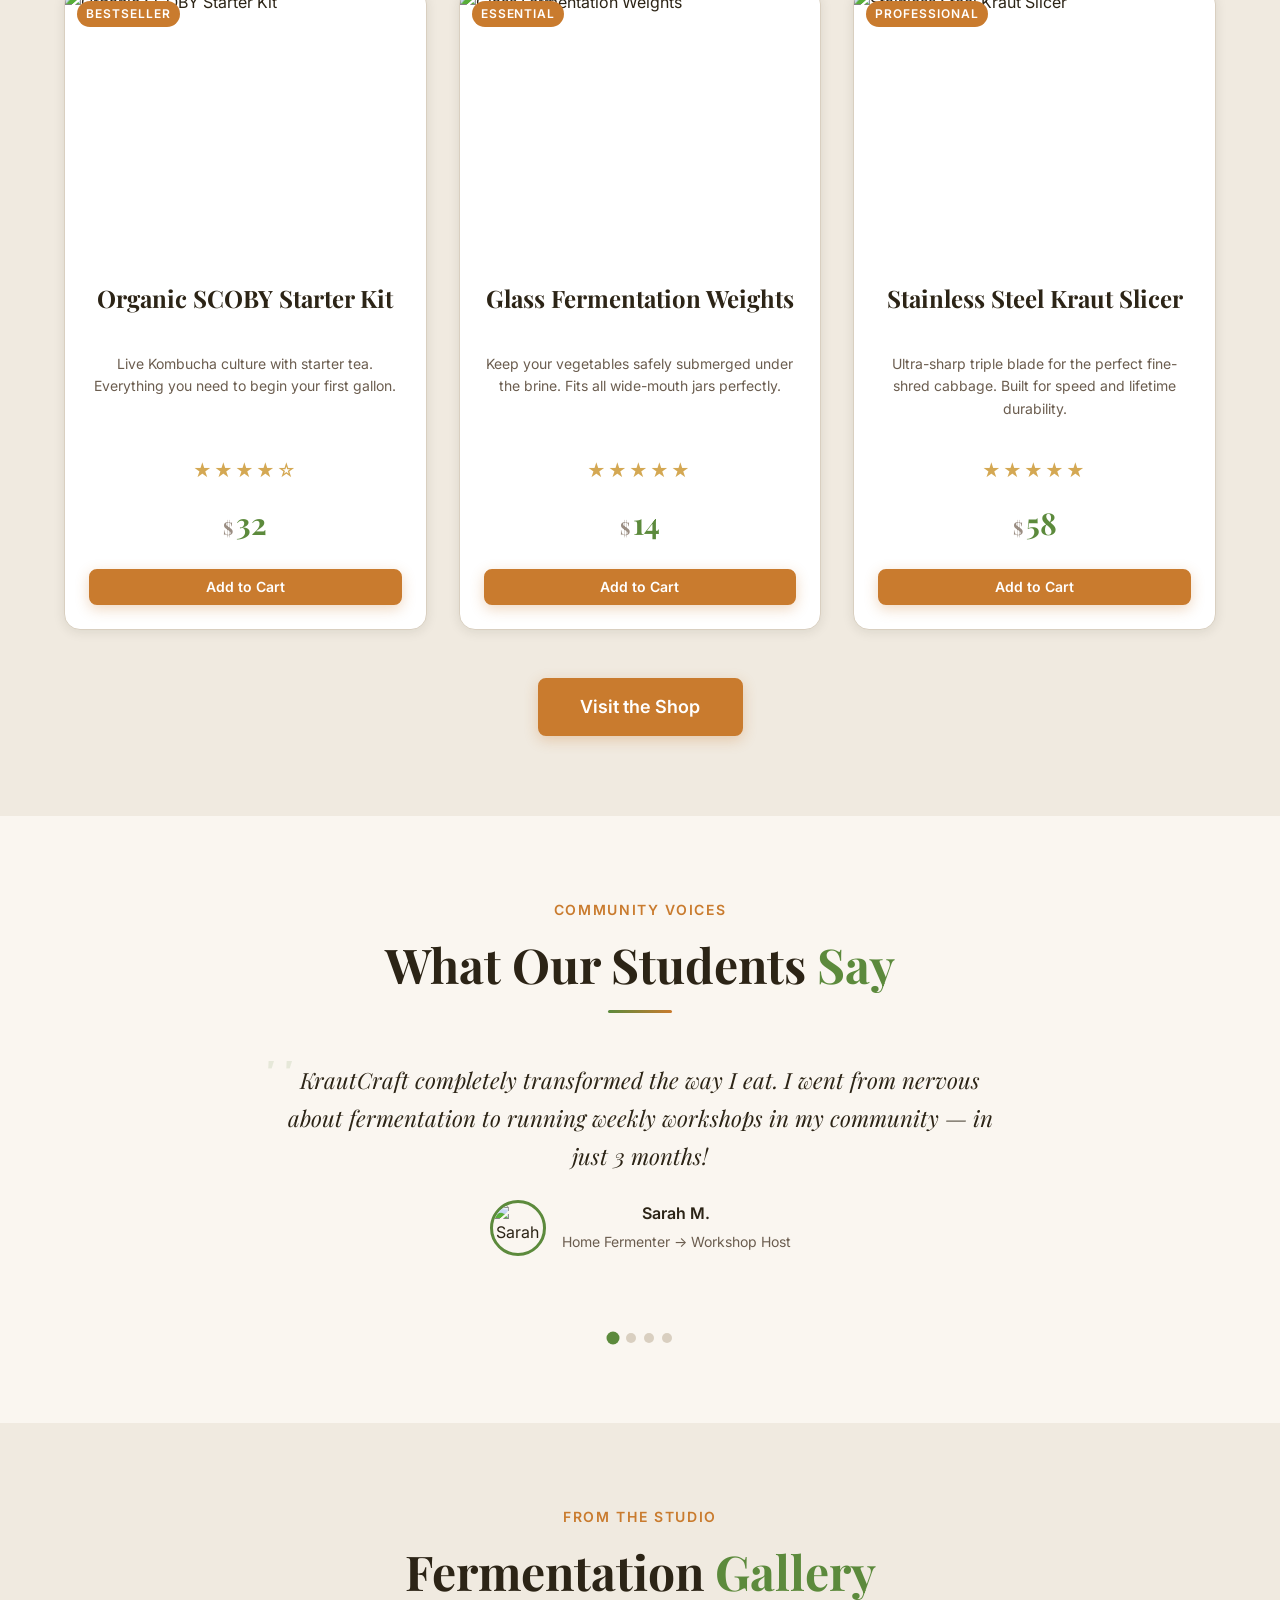
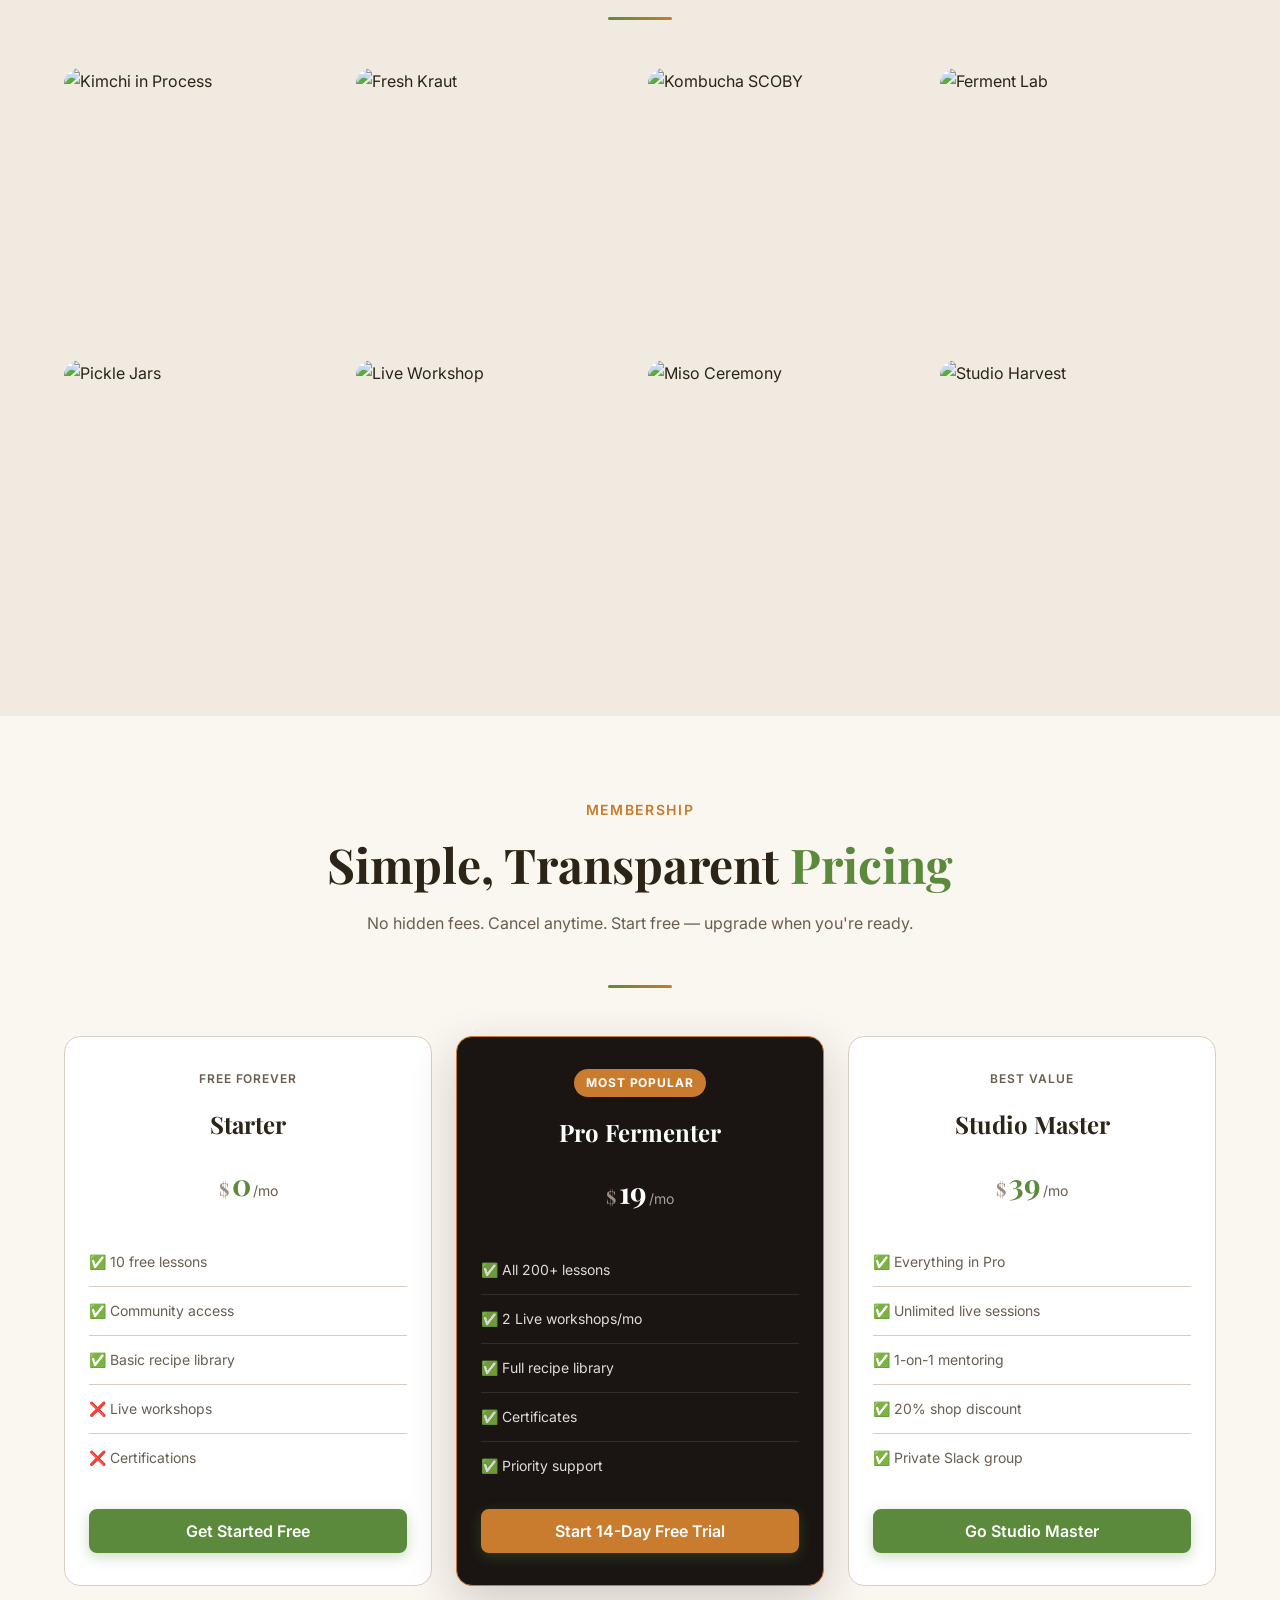
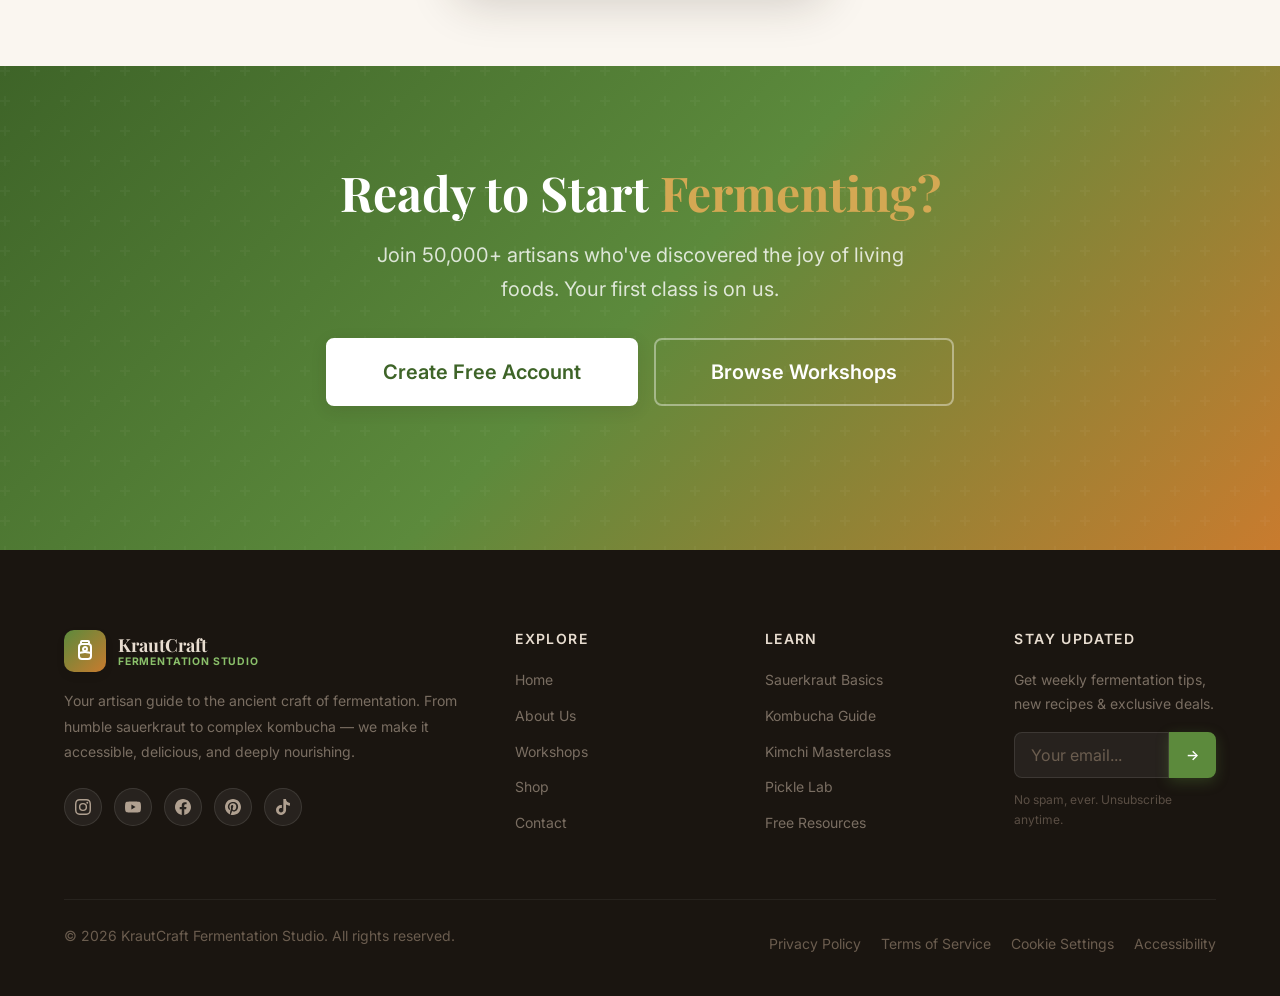
==== commit c3f090a9: "cddc" ====
--- a/index.html
+++ b/index.html
@@ -151,31 +151,58 @@
   <!-- Mobile Navigation Drawer -->
   <div class="mobile-nav" id="mobile-nav" role="navigation" aria-label="Mobile navigation">
     <div class="mobile-nav-inner">
-      <a href="index.html" class="mobile-nav-link" data-page="home">🏠 Home</a>
-      <a href="index2.html" class="mobile-nav-link" data-page="home2">🏠 Home 2</a>
-      <a href="about.html" class="mobile-nav-link" data-page="about">ℹ️ About Us</a>
-      <a href="workshops.html" class="mobile-nav-link" data-page="workshops">🧪 Workshops</a>
+      <a href="index.html" class="mobile-nav-link" data-page="home">
+        <svg width="18" height="18" viewBox="0 0 24 24" fill="none" stroke="currentColor" stroke-width="2" stroke-linecap="round" stroke-linejoin="round"><path d="m3 9 9-7 9 7v11a2 2 0 0 1-2 2H5a2 2 0 0 1-2-2z" /><polyline points="9 22 9 12 15 12 15 22" /></svg>
+        Home
+      </a>
+      <a href="index2.html" class="mobile-nav-link" data-page="home2">
+        <svg width="18" height="18" viewBox="0 0 24 24" fill="none" stroke="currentColor" stroke-width="2" stroke-linecap="round" stroke-linejoin="round"><path d="m3 9 9-7 9 7v11a2 2 0 0 1-2 2H5a2 2 0 0 1-2-2z" /><polyline points="9 22 9 12 15 12 15 22" /></svg>
+        Home 2
+      </a>
+      <a href="about.html" class="mobile-nav-link" data-page="about">
+        <svg width="18" height="18" viewBox="0 0 24 24" fill="none" stroke="currentColor" stroke-width="2" stroke-linecap="round" stroke-linejoin="round"><circle cx="12" cy="12" r="10"/><line x1="12" y1="16" x2="12" y2="12"/><line x1="12" y1="8" x2="12.01" y2="8"/></svg>
+        About Us
+      </a>
+      <a href="workshops.html" class="mobile-nav-link" data-page="workshops">
+        <svg width="18" height="18" viewBox="0 0 24 24" fill="none" stroke="currentColor" stroke-width="2" stroke-linecap="round" stroke-linejoin="round"><path d="M4.5 3h15" /><path d="M6 3v16a2 2 0 0 0 2 2h8a2 2 0 0 0 2-2V3" /><path d="M6 14h12" /></svg>
+        Workshops
+      </a>
       <div class="mobile-nav-sub">
         <a href="workshops.html#beginner">Beginner Series</a>
         <a href="workshops.html#advanced">Advanced Ferments</a>
         <a href="workshops.html#kraut">Kraut Masterclass</a>
       </div>
-      <a href="shop.html" class="mobile-nav-link" data-page="shop">🛒 Shop</a>
-      <a href="contact.html" class="mobile-nav-link" data-page="contact">📬 Contact</a>
+      <a href="shop.html" class="mobile-nav-link" data-page="shop">
+        <svg width="18" height="18" viewBox="0 0 24 24" fill="none" stroke="currentColor" stroke-width="2" stroke-linecap="round" stroke-linejoin="round"><circle cx="9" cy="21" r="1" /><circle cx="20" cy="21" r="1" /><path d="M1 1h4l2.68 13.39a2 2 0 001.99 1.61h9.72a2 2 0 001.99-1.61L23 6H6" /></svg>
+        Shop
+      </a>
+      <a href="contact.html" class="mobile-nav-link" data-page="contact">
+        <svg width="18" height="18" viewBox="0 0 24 24" fill="none" stroke="currentColor" stroke-width="2" stroke-linecap="round" stroke-linejoin="round"><path d="M4 4h16c1.1 0 2 .9 2 2v12c0 1.1-.9 2-2 2H4c-1.1 0-2-.9-2-2V6c0-1.1.9-2 2-2z" /><polyline points="22,6 12,13 2,6" /></svg>
+        Contact
+      </a>
 
       <div class="mobile-nav-divider"></div>
 
       <div class="mobile-nav-divider"></div>
-      <a href="dashboard-admin.html" class="mobile-nav-link">📊 Dashboard</a>
-      <a href="login.html" class="mobile-nav-link">🔐 Login</a>
-      <a href="register.html" class="mobile-nav-link">✨ Register Free</a>
+      <a href="login.html" class="mobile-nav-link">
+        <svg width="18" height="18" viewBox="0 0 24 24" fill="none" stroke="currentColor" stroke-width="2" stroke-linecap="round" stroke-linejoin="round"><path d="M15 3h4a2 2 0 0 1 2 2v14a2 2 0 0 1-2 2h-4" /><polyline points="10 17 15 12 10 7" /><line x1="15" y1="12" x2="3" y2="12" /></svg>
+        Login
+      </a>
+      <a href="register.html" class="mobile-nav-link">
+        <svg width="18" height="18" viewBox="0 0 24 24" fill="none" stroke="currentColor" stroke-width="2" stroke-linecap="round" stroke-linejoin="round"><path d="M16 21v-2a4 4 0 0 0-4-4H6a4 4 0 0 0-4 4v2" /><circle cx="9" cy="7" r="4" /><line x1="19" y1="8" x2="19" y2="14" /><line x1="22" y1="11" x2="16" y2="11" /></svg>
+        Register Free
+      </a>
 
       <div class="mobile-nav-divider"></div>
       <div class="mobile-nav-actions">
-        <button class="mobile-nav-link" id="mobile-theme-toggle" style="width:100%; text-align:left;">🌓 Toggle
-          Theme</button>
-        <button class="mobile-nav-link" id="mobile-rtl-toggle" style="width:100%; text-align:left;">↔️ Toggle
-          RTL</button>
+        <button class="mobile-nav-link" id="mobile-theme-toggle" style="width:100%; text-align:left;">
+          <svg width="18" height="18" viewBox="0 0 24 24" fill="none" stroke="currentColor" stroke-width="2" stroke-linecap="round" stroke-linejoin="round"><path d="M12 2v2M12 20v2M4.93 4.93l1.41 1.41M17.66 17.66l1.41 1.41M2 12h2M20 12h2M6.34 17.66l-1.41 1.41M19.07 4.93l-1.41 1.41"/><circle cx="12" cy="12" r="4"/></svg>
+          Toggle Theme
+        </button>
+        <button class="mobile-nav-link" id="mobile-rtl-toggle" style="width:100%; text-align:left;">
+          <svg width="18" height="18" viewBox="0 0 24 24" fill="none" stroke="currentColor" stroke-width="2" stroke-linecap="round" stroke-linejoin="round"><path d="M21 12H3M21 12l-4-4M21 12l-4 4M3 12l4-4M3 12l4 4"/></svg>
+          Toggle RTL
+        </button>
       </div>
     </div>
   </div>
@@ -603,11 +630,11 @@
         <div class="footer-col">
           <h4>Explore</h4>
           <nav class="footer-links" aria-label="Explore links">
-            <a href="index.html">🏠 Home</a>
-            <a href="about.html">ℹ️ About Us</a>
-            <a href="workshops.html">🧪 Workshops</a>
-            <a href="shop.html">🛒 Shop</a>
-            <a href="contact.html">📬 Contact</a>
+            <a href="index.html">Home</a>
+            <a href="about.html">About Us</a>
+            <a href="workshops.html">Workshops</a>
+            <a href="shop.html">Shop</a>
+            <a href="contact.html">Contact</a>
           </nav>
         </div>
 
@@ -615,11 +642,11 @@
         <div class="footer-col">
           <h4>Learn</h4>
           <nav class="footer-links" aria-label="Learn links">
-            <a href="#">🥬 Sauerkraut Basics</a>
-            <a href="#">🍶 Kombucha Guide</a>
-            <a href="#">🧄 Kimchi Masterclass</a>
-            <a href="#">🥒 Pickle Lab</a>
-            <a href="#">📖 Free Resources</a>
+            <a href="#">Sauerkraut Basics</a>
+            <a href="#">Kombucha Guide</a>
+            <a href="#">Kimchi Masterclass</a>
+            <a href="#">Pickle Lab</a>
+            <a href="#">Free Resources</a>
           </nav>
         </div>
 
--- a/css/components.css
+++ b/css/components.css
@@ -170,6 +170,9 @@
   object-fit: cover;
   transition: transform 0.5s ease;
 }
+.card-img-wrap img[src*="Gut Health & Ferments"] {
+  object-position: center bottom;
+}
 .card:hover .card-img-wrap img { transform: scale(1.06); }
 
 .card-badge {
--- a/css/layout.css
+++ b/css/layout.css
@@ -44,6 +44,7 @@
   color: #fff;
   flex-shrink: 0;
   transition: transform var(--trans-bounce);
+  box-shadow: 0 4px 8px rgba(0, 0, 0, 0.08);
 }
 .site-logo:hover .logo-mark { transform: rotate(-8deg) scale(1.08); }
 
@@ -56,9 +57,13 @@
 }
 .logo-tagline {
   font-size: 0.65rem;
-  color: var(--clr-text-muted);
-  letter-spacing: 0.06em;
+  color: var(--clr-primary);
+  font-weight: var(--fw-bold);
+  letter-spacing: 0.08em;
   text-transform: uppercase;
+}
+.site-footer .logo-tagline {
+  color: var(--clr-primary-light);
 }
 
 /* Nav */
--- a/css/home.css
+++ b/css/home.css
@@ -287,8 +287,44 @@
 }
 .pricing-card:hover { transform: translateY(-6px); box-shadow: var(--shadow-xl); }
 .pricing-card--featured {
-  border-color: var(--clr-primary);
+  background-color: #1a1512;
+  border-color: var(--clr-secondary);
   box-shadow: var(--shadow-xl);
+  color: #fff;
+}
+.pricing-card--featured h3 {
+  color: #fff;
+}
+.pricing-card--featured .pricing-badge--pro {
+  color: #fff;
+  background: var(--clr-secondary);
+  padding: 0.25rem 0.75rem;
+  border-radius: var(--radius-full);
+  display: inline-block;
+  margin-inline: auto;
+  font-weight: var(--fw-bold);
+  font-size: 0.75rem;
+}
+.pricing-card--featured .price {
+  color: #fff;
+}
+.pricing-card--featured .pricing-period {
+  color: rgba(255, 255, 255, 0.6);
+}
+.pricing-card--featured .pricing-features {
+  color: rgba(255, 255, 255, 0.85);
+}
+.pricing-card--featured .pricing-features li {
+  border-color: rgba(255, 255, 255, 0.1);
+}
+.pricing-card--featured .btn-primary {
+  background-color: var(--clr-secondary);
+  border-color: var(--clr-secondary);
+  color: #fff;
+}
+.pricing-card--featured .btn-primary:hover {
+  background-color: var(--clr-secondary-dark);
+  border-color: var(--clr-secondary-dark);
 }
 .pricing-badge {
   font-size: var(--fs-xs);
@@ -305,10 +341,21 @@
   text-align: left;
   display: flex;
   flex-direction: column;
-  gap: var(--sp-3);
   font-size: var(--fs-sm);
   color: var(--clr-text-muted);
   flex: 1;
+  padding: 0;
+  margin: 0;
+}
+.pricing-features li {
+  padding-block: var(--sp-3);
+  border-bottom: 1px solid var(--clr-border);
+  display: flex;
+  align-items: center;
+  gap: var(--sp-2);
+}
+.pricing-features li:last-child {
+  border-bottom: none;
 }
 [dir="rtl"] .pricing-features { text-align: right; }
 
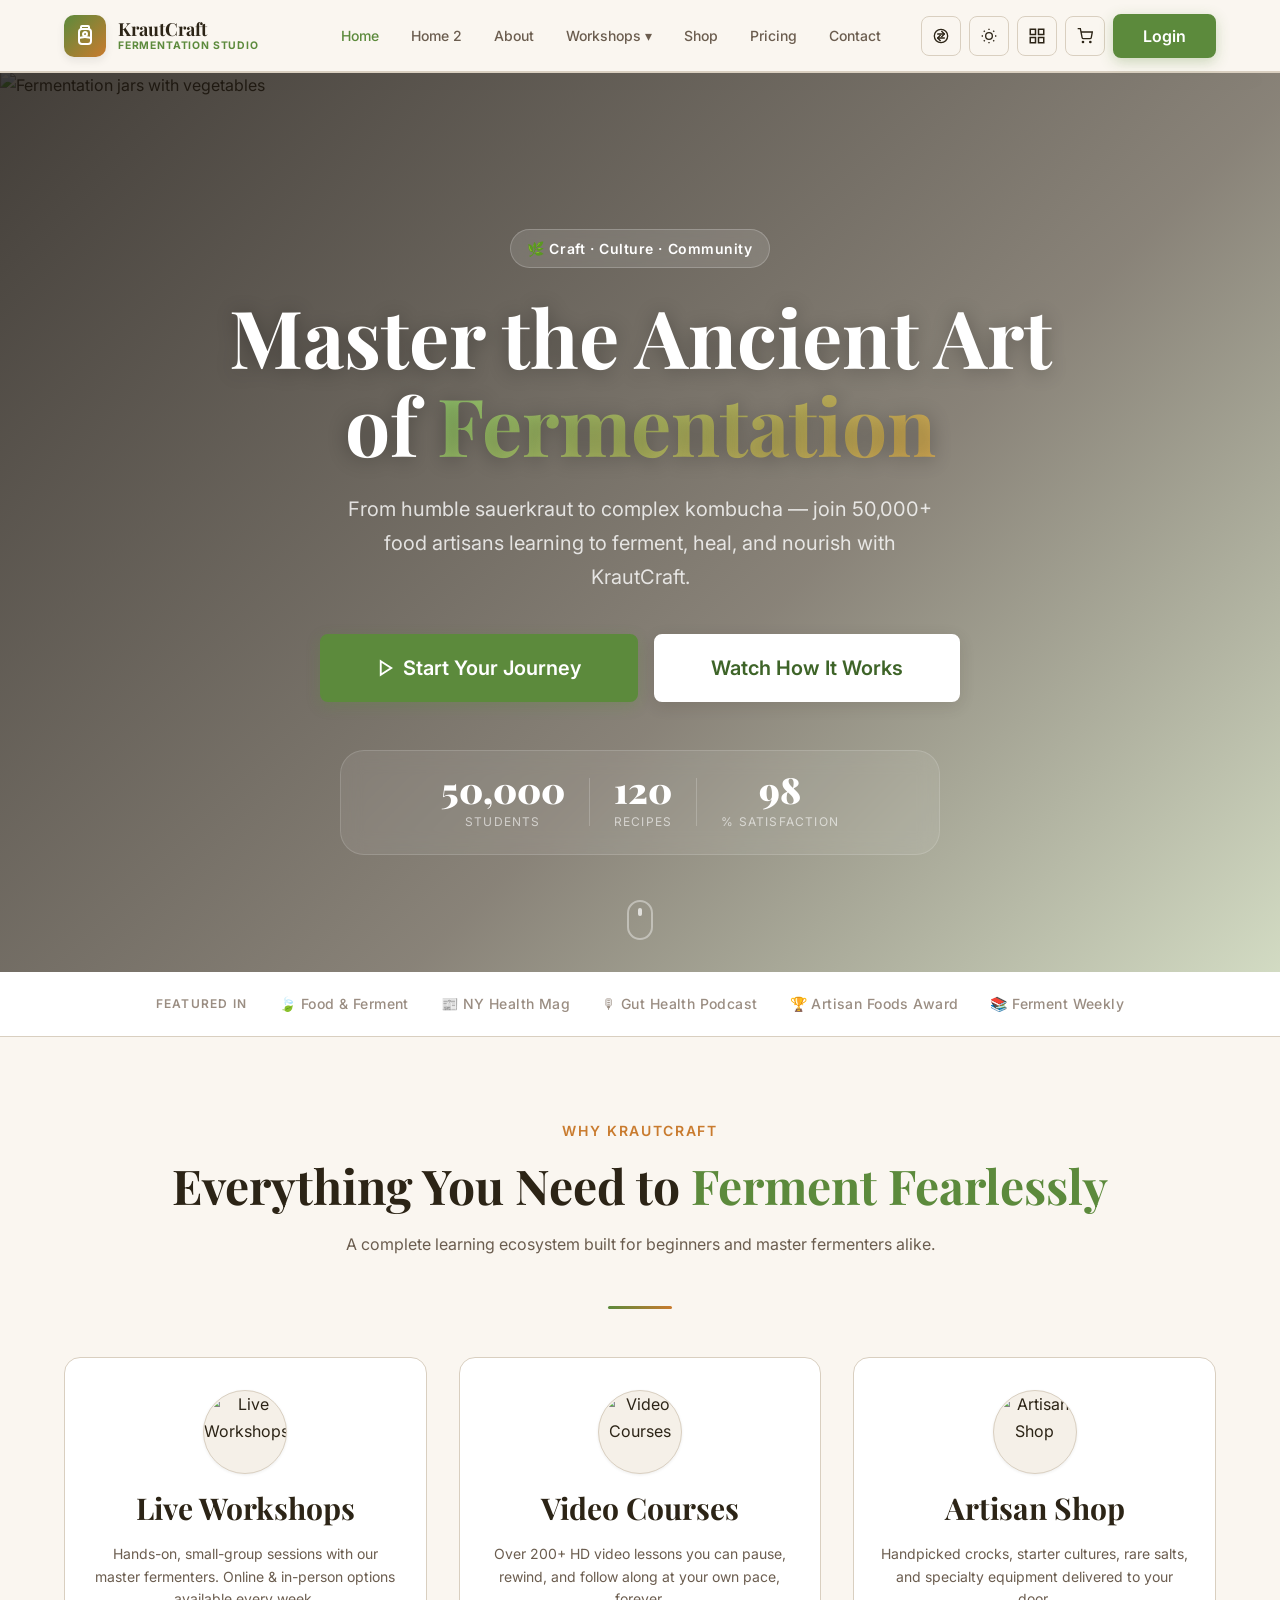
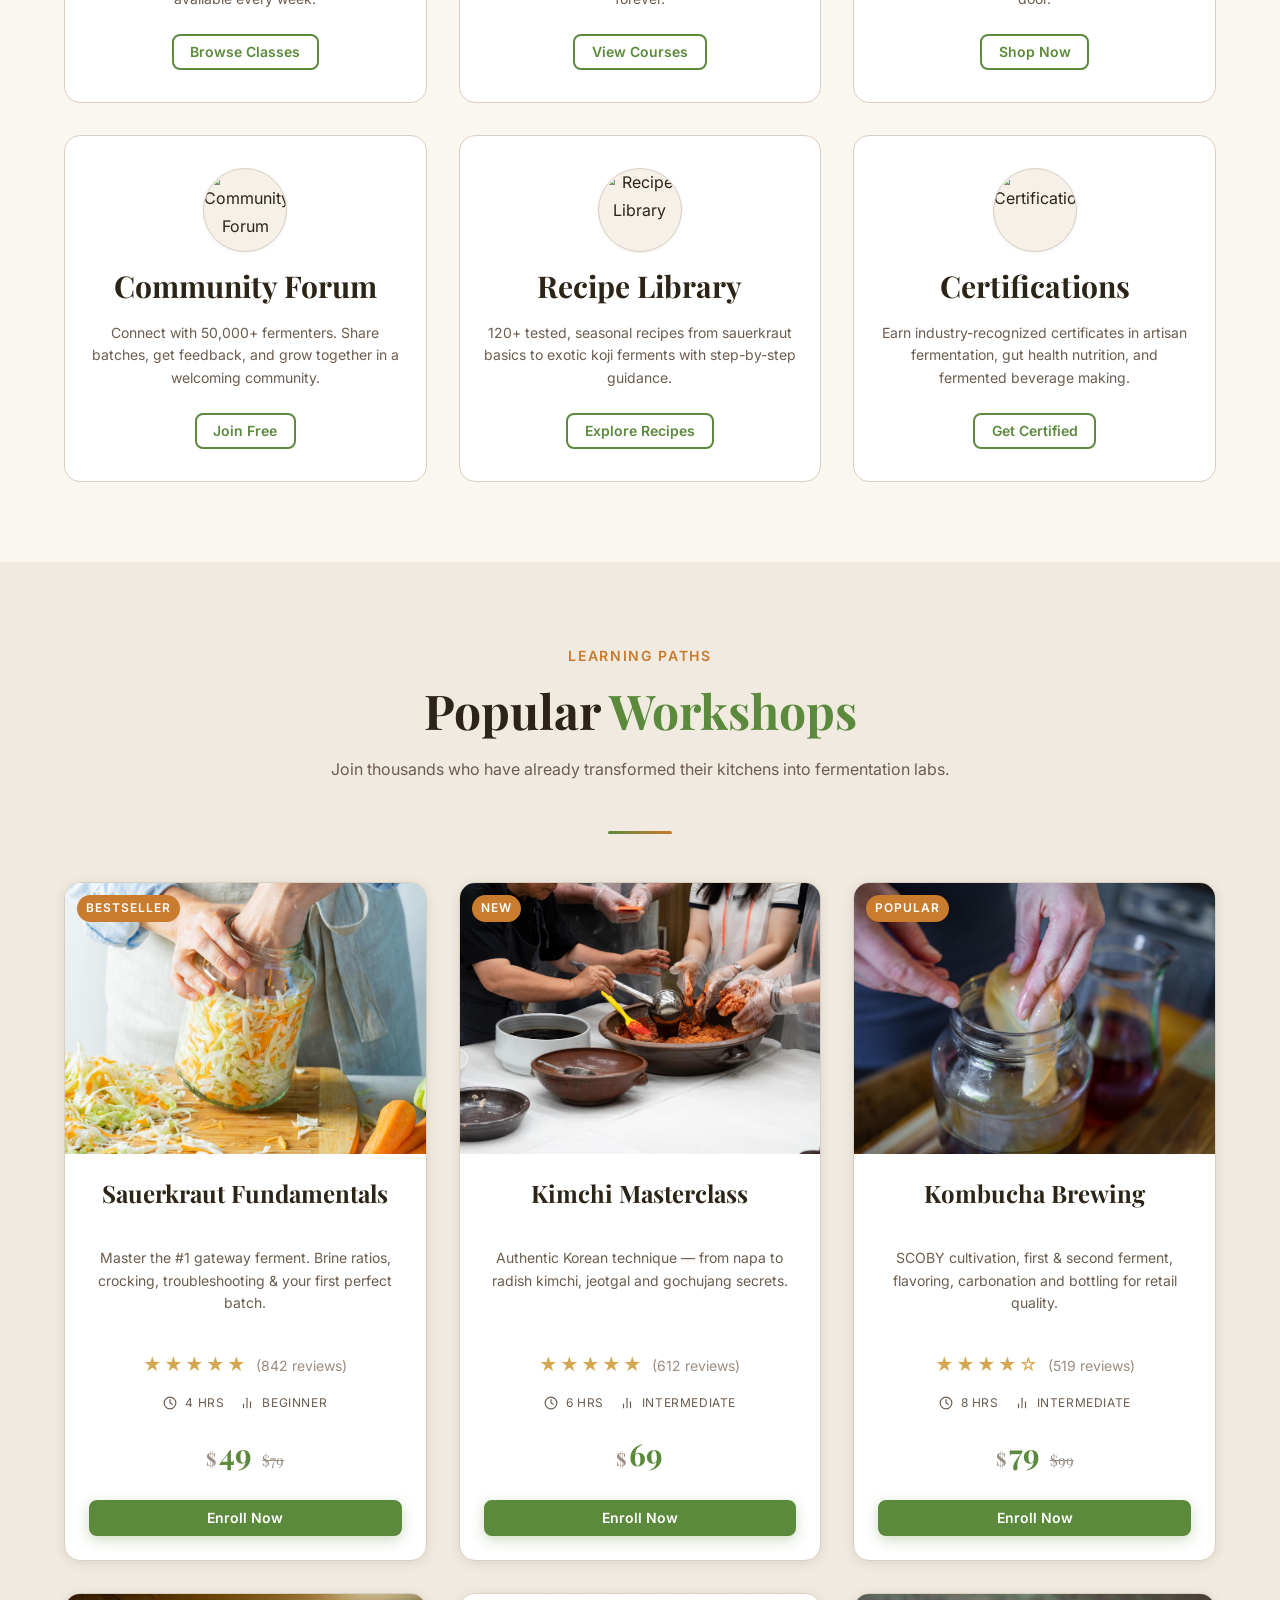
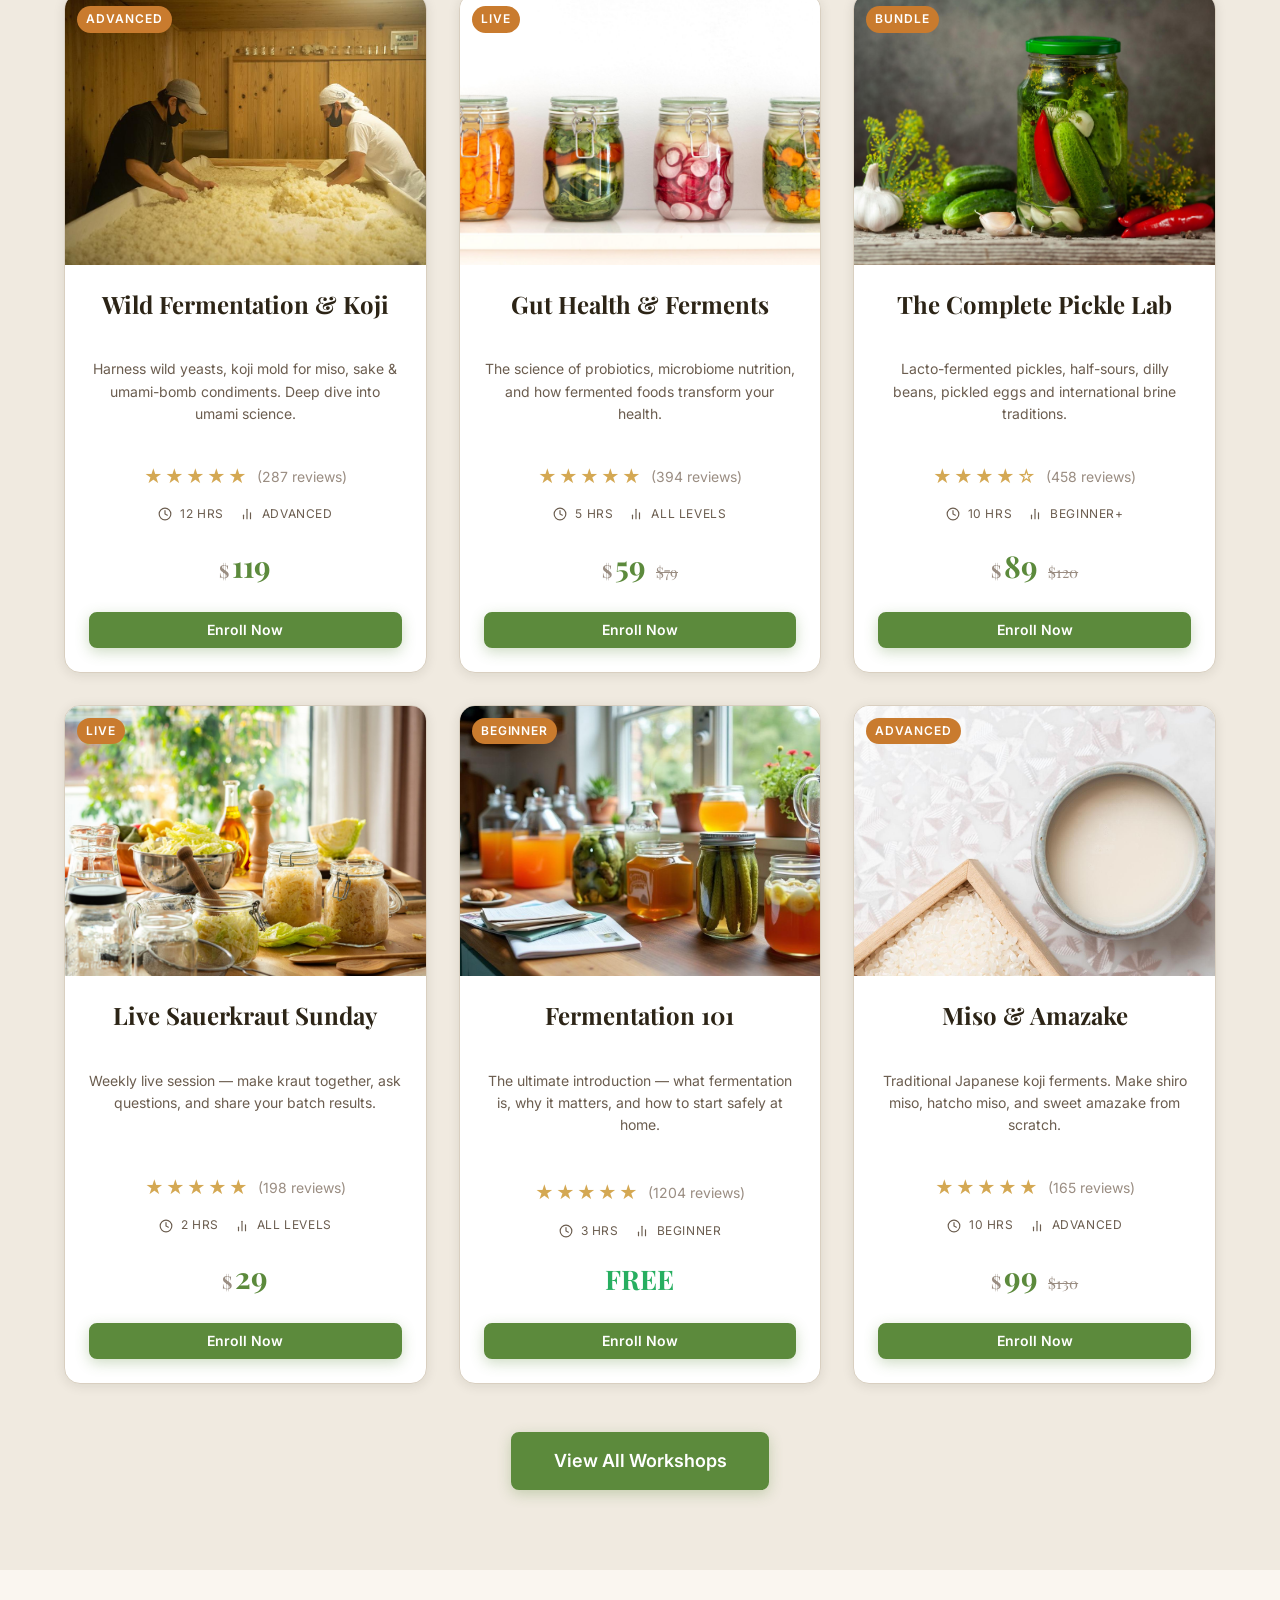
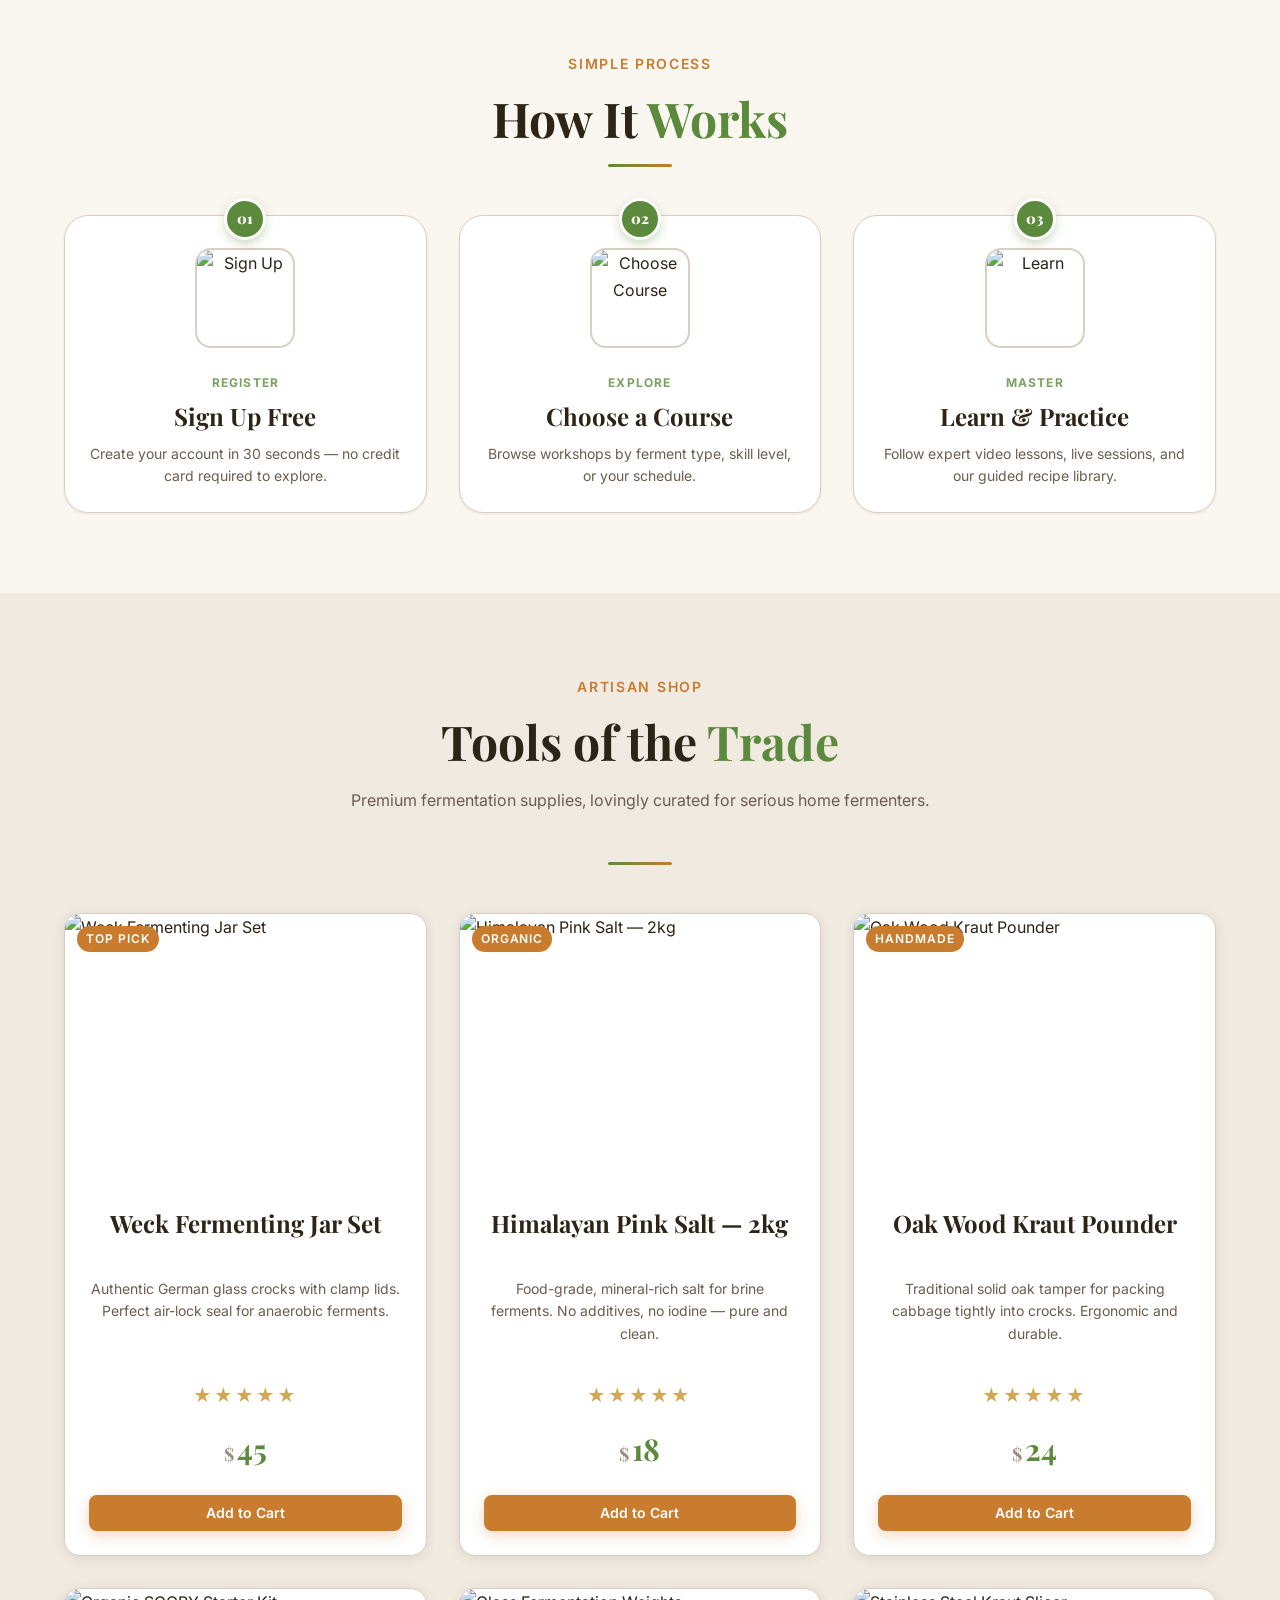
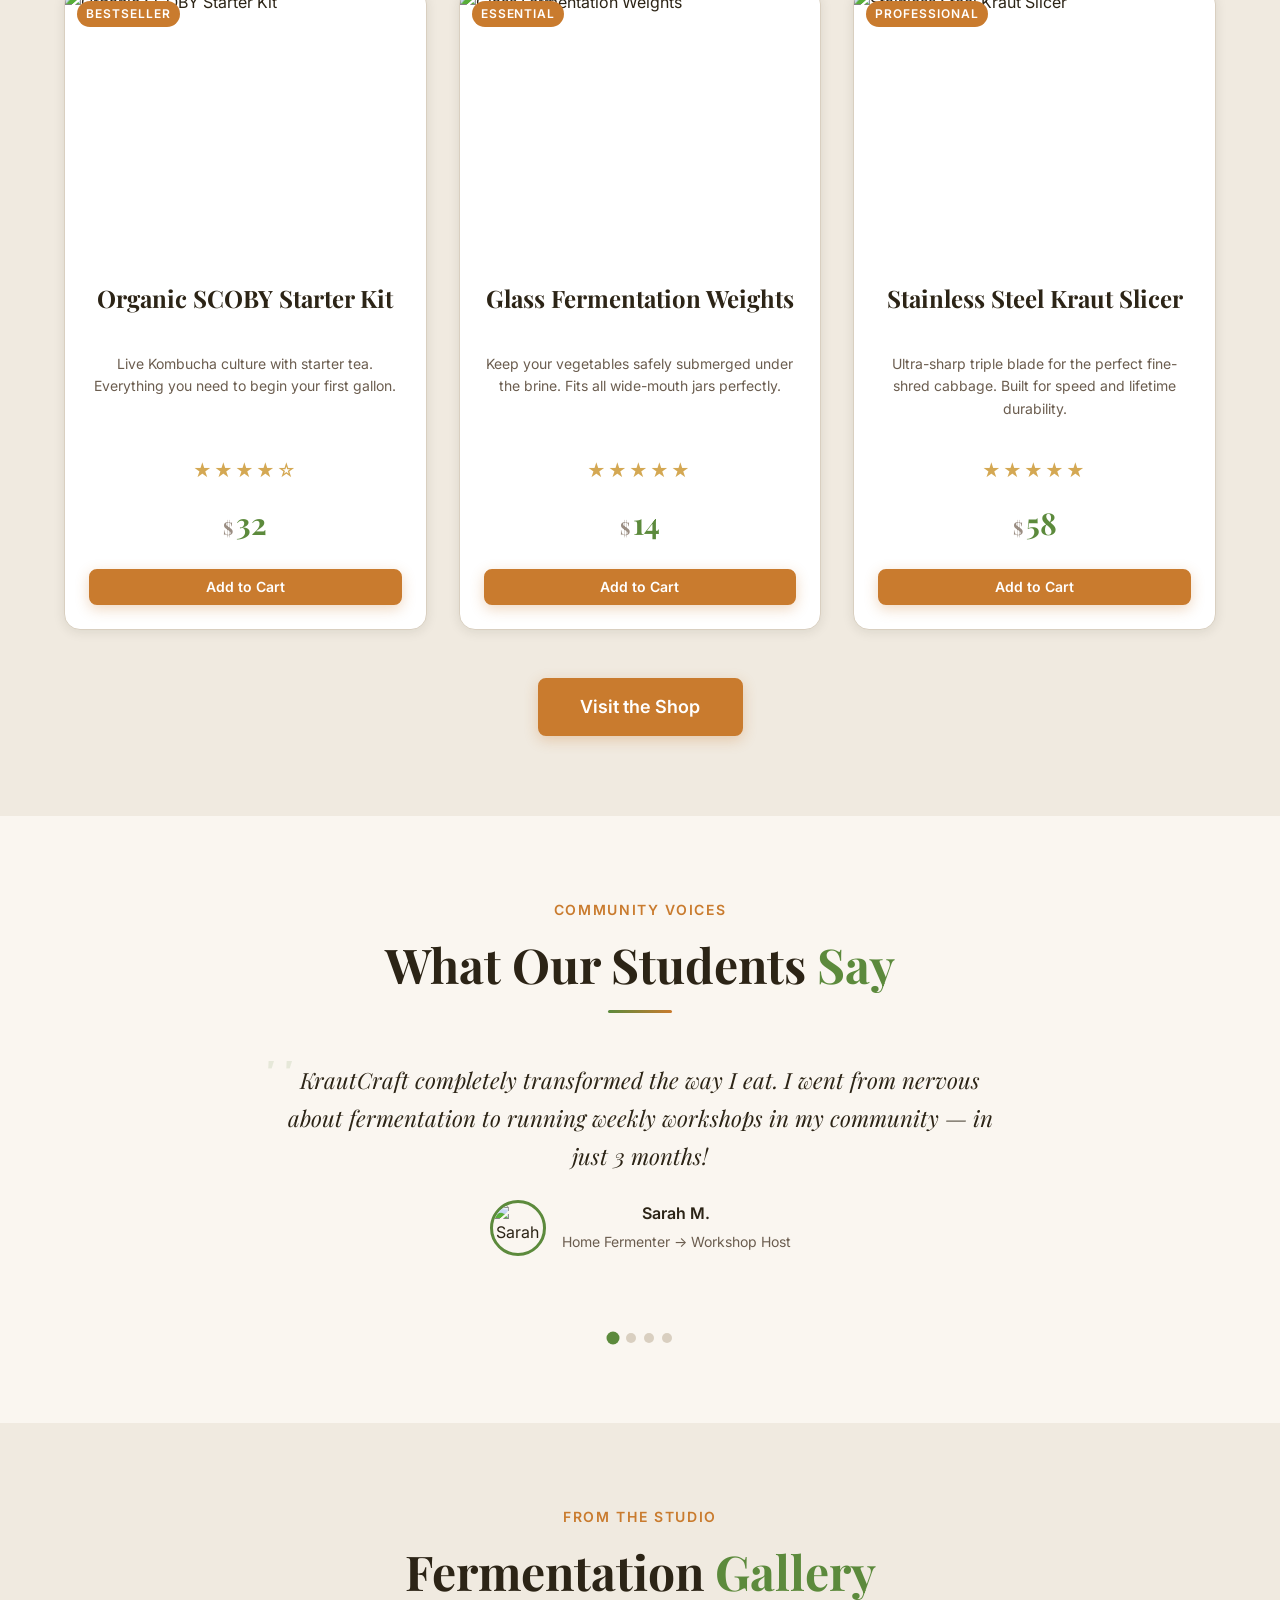
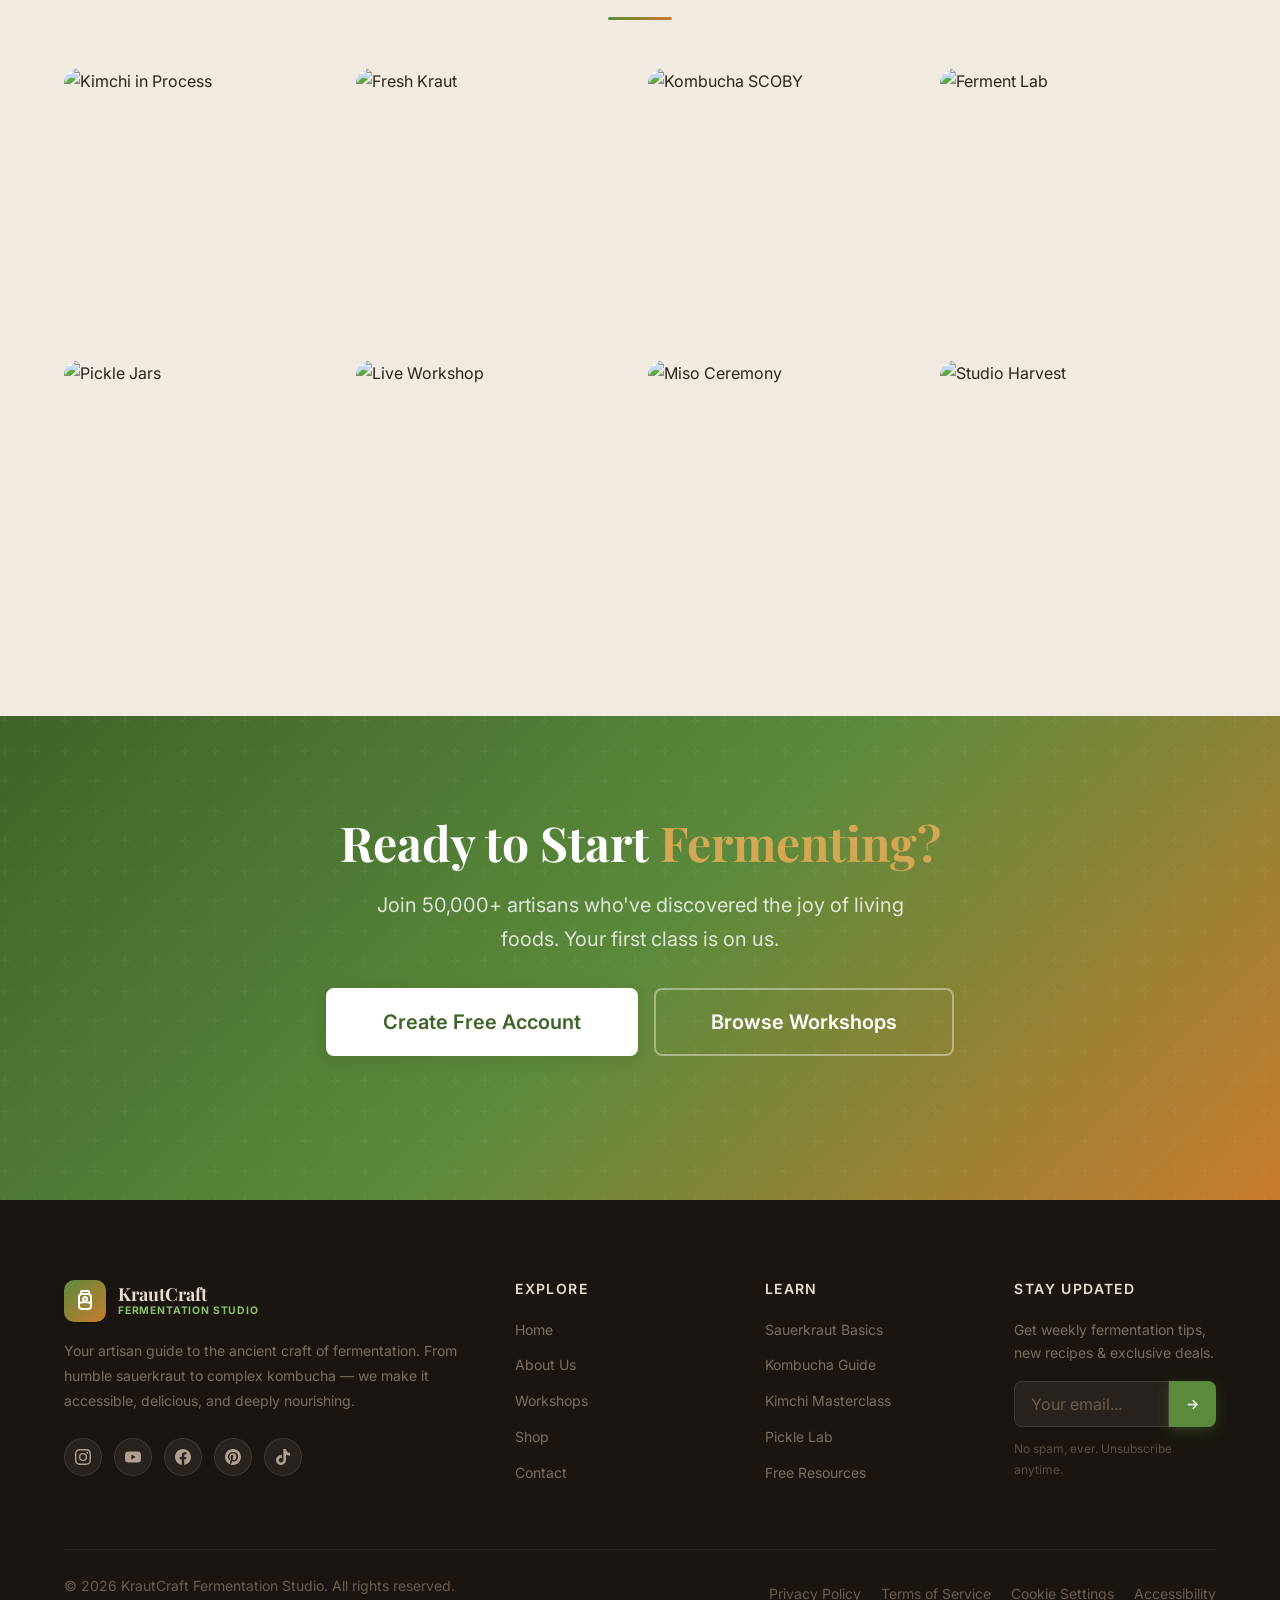
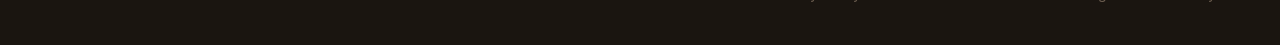
==== commit e33ac33b: "D" ====
--- a/index.html
+++ b/index.html
@@ -77,6 +77,9 @@
           <a href="shop.html" class="nav-link" data-page="shop">Shop</a>
         </div>
         <div class="nav-item">
+          <a href="pricing.html" class="nav-link" data-page="pricing">Pricing</a>
+        </div>
+        <div class="nav-item">
           <a href="contact.html" class="nav-link" data-page="contact">Contact</a>
         </div>
       </nav>
@@ -172,6 +175,15 @@
         <a href="workshops.html#advanced">Advanced Ferments</a>
         <a href="workshops.html#kraut">Kraut Masterclass</a>
       </div>
+      <a href="pricing.html" class="mobile-nav-link" data-page="pricing">
+        <svg width="18" height="18" viewBox="0 0 24 24" fill="none" stroke="currentColor" stroke-width="2" stroke-linecap="round" stroke-linejoin="round">
+          <rect x="2" y="4" width="20" height="16" rx="2"/>
+          <line x1="12" y1="10" x2="12" y2="10"/>
+          <path d="M16 10h-2v4h2"/>
+          <path d="M8 10h2v4H8"/>
+        </svg>
+        Pricing
+      </a>
       <a href="shop.html" class="mobile-nav-link" data-page="shop">
         <svg width="18" height="18" viewBox="0 0 24 24" fill="none" stroke="currentColor" stroke-width="2" stroke-linecap="round" stroke-linejoin="round"><circle cx="9" cy="21" r="1" /><circle cx="20" cy="21" r="1" /><path d="M1 1h4l2.68 13.39a2 2 0 001.99 1.61h9.72a2 2 0 001.99-1.61L23 6H6" /></svg>
         Shop
@@ -182,15 +194,13 @@
       </a>
 
       <div class="mobile-nav-divider"></div>
-
-      <div class="mobile-nav-divider"></div>
+      <a href="dashboard-admin.html" class="mobile-nav-link" data-page="dashboard">
+        <svg width="18" height="18" viewBox="0 0 24 24" fill="none" stroke="currentColor" stroke-width="2" stroke-linecap="round" stroke-linejoin="round"><rect x="3" y="3" width="7" height="7"/><rect x="14" y="3" width="7" height="7"/><rect x="14" y="14" width="7" height="7"/><rect x="3" y="14" width="7" height="7"/></svg>
+        Dashboard
+      </a>
       <a href="login.html" class="mobile-nav-link">
         <svg width="18" height="18" viewBox="0 0 24 24" fill="none" stroke="currentColor" stroke-width="2" stroke-linecap="round" stroke-linejoin="round"><path d="M15 3h4a2 2 0 0 1 2 2v14a2 2 0 0 1-2 2h-4" /><polyline points="10 17 15 12 10 7" /><line x1="15" y1="12" x2="3" y2="12" /></svg>
         Login
-      </a>
-      <a href="register.html" class="mobile-nav-link">
-        <svg width="18" height="18" viewBox="0 0 24 24" fill="none" stroke="currentColor" stroke-width="2" stroke-linecap="round" stroke-linejoin="round"><path d="M16 21v-2a4 4 0 0 0-4-4H6a4 4 0 0 0-4 4v2" /><circle cx="9" cy="7" r="4" /><line x1="19" y1="8" x2="19" y2="14" /><line x1="22" y1="11" x2="16" y2="11" /></svg>
-        Register Free
       </a>
 
       <div class="mobile-nav-divider"></div>
@@ -213,7 +223,7 @@
 ══════════════════════════════════════════════════════ -->
   <section class="hero" id="hero" aria-label="Hero">
     <div class="hero-bg">
-      <img src="https://images.unsplash.com/photo-1585944672394-4c58a015c1fb?w=1600&q=80"
+      <img src="https://images.pexels.com/photos/28645472/pexels-photo-28645472.jpeg"
         alt="Fermentation jars with vegetables" class="hero-bg-img" fetchpriority="high">
       <div class="hero-overlay"></div>
     </div>
@@ -422,7 +432,7 @@
         <div class="how-card">
           <div class="how-card-num">03</div>
           <div class="how-card-img">
-            <img src="https://www.getalevelmathshelp.com/img/0aea75f55c54fa6de3f6d3de26371e9a.jpg?19" alt="Learn">
+            <img src="https://static.wixstatic.com/media/64f9ce_81e96d8f91d54e09a23b6afcde8161cd~mv2.png/v1/fill/w_720,h_720,al_c,q_90/64f9ce_81e96d8f91d54e09a23b6afcde8161cd~mv2.png" alt="Learn">
           </div>
           <div class="how-card-content">
             <span class="how-card-tag">Master</span>
@@ -493,65 +503,7 @@
   <!-- ══════════════════════════════════════════════════════
      PRICING
 ══════════════════════════════════════════════════════ -->
-  <section class="section" id="pricing">
-    <div class="container">
-      <div class="section-header">
-        <span class="section-label" data-reveal>Membership</span>
-        <h2 class="section-title" data-reveal>Simple, Transparent <span>Pricing</span></h2>
-        <p class="section-subtitle" data-reveal>No hidden fees. Cancel anytime. Start free — upgrade when you're ready.
-        </p>
-        <div class="divider"></div>
-      </div>
-
-      <div class="pricing-grid" data-reveal>
-        <!-- Free -->
-        <div class="pricing-card">
-          <div class="pricing-badge">Free Forever</div>
-          <h3>Starter</h3>
-          <div class="price price-lg"><span class="price-currency">$</span>0<span class="pricing-period">/mo</span>
-          </div>
-          <ul class="pricing-features">
-            <li>✅ 10 free lessons</li>
-            <li>✅ Community access</li>
-            <li>✅ Basic recipe library</li>
-            <li>❌ Live workshops</li>
-            <li>❌ Certifications</li>
-          </ul>
-          <a href="register.html" class="btn btn-primary btn-full">Get Started Free</a>
-        </div>
-        <!-- Pro -->
-        <div class="pricing-card pricing-card--featured">
-          <div class="pricing-badge pricing-badge--pro">Most Popular</div>
-          <h3>Pro Fermenter</h3>
-          <div class="price price-lg"><span class="price-currency">$</span>19<span class="pricing-period">/mo</span>
-          </div>
-          <ul class="pricing-features">
-            <li>✅ All 200+ lessons</li>
-            <li>✅ 2 Live workshops/mo</li>
-            <li>✅ Full recipe library</li>
-            <li>✅ Certificates</li>
-            <li>✅ Priority support</li>
-          </ul>
-          <a href="register.html" class="btn btn-primary btn-full">Start 14-Day Free Trial</a>
-        </div>
-        <!-- Studio -->
-        <div class="pricing-card">
-          <div class="pricing-badge">Best Value</div>
-          <h3>Studio Master</h3>
-          <div class="price price-lg"><span class="price-currency">$</span>39<span class="pricing-period">/mo</span>
-          </div>
-          <ul class="pricing-features">
-            <li>✅ Everything in Pro</li>
-            <li>✅ Unlimited live sessions</li>
-            <li>✅ 1-on-1 mentoring</li>
-            <li>✅ 20% shop discount</li>
-            <li>✅ Private Slack group</li>
-          </ul>
-          <a href="register.html" class="btn btn-primary btn-full">Go Studio Master</a>
-        </div>
-      </div>
-    </div>
-  </section>
+
 
   <!-- ══════════════════════════════════════════════════════
      CTA BANNER
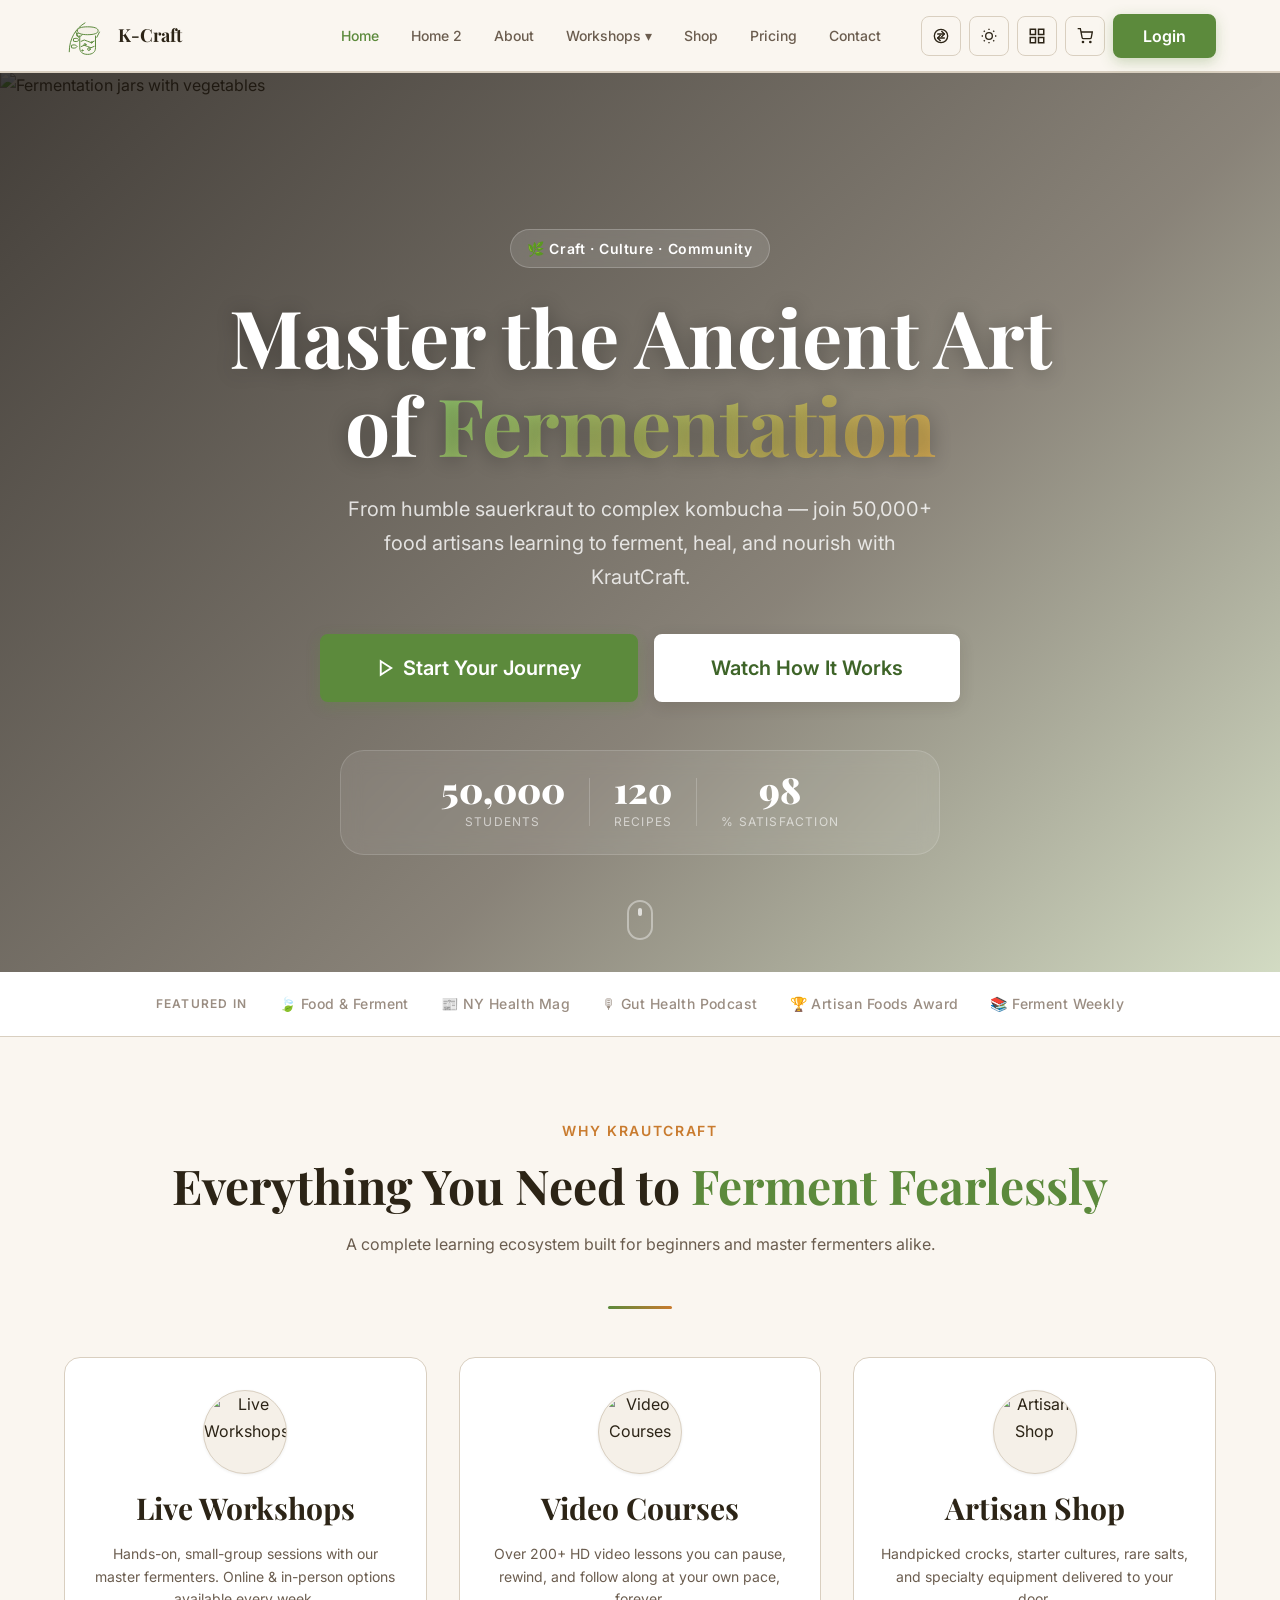
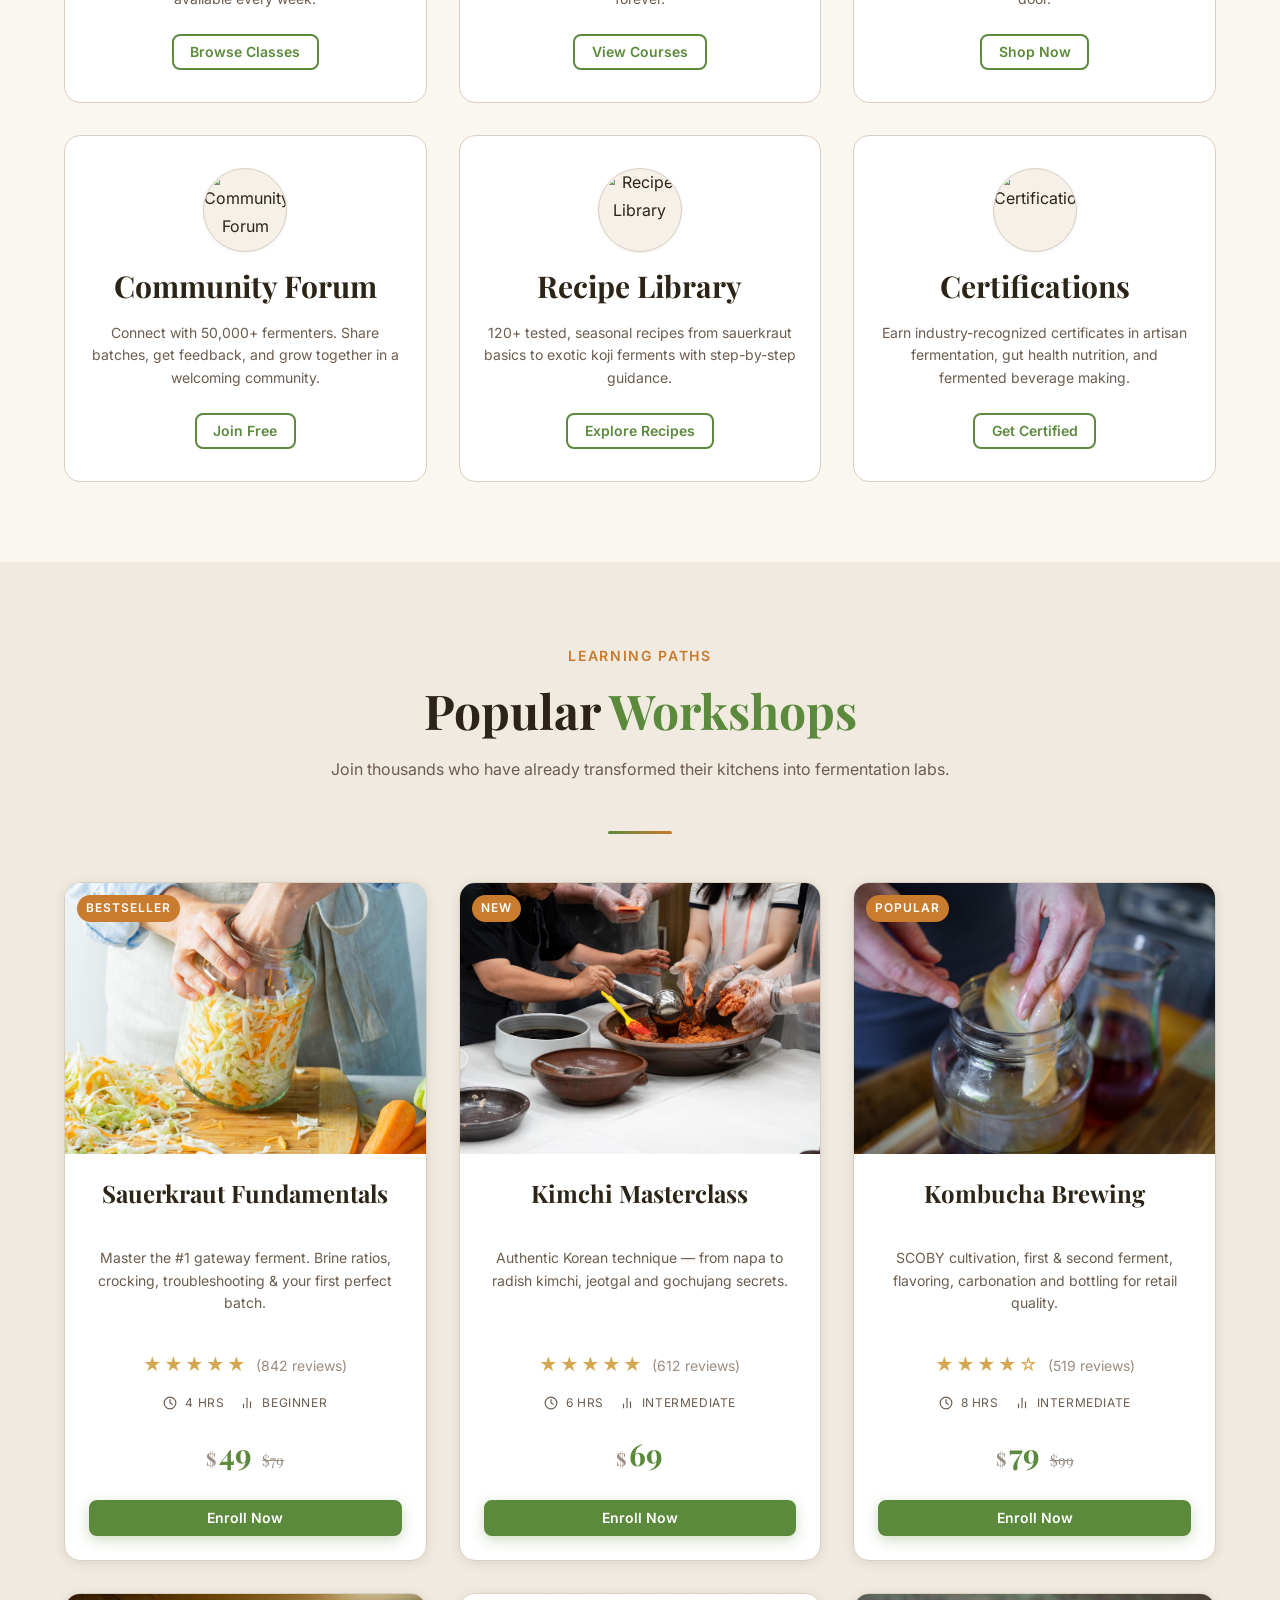
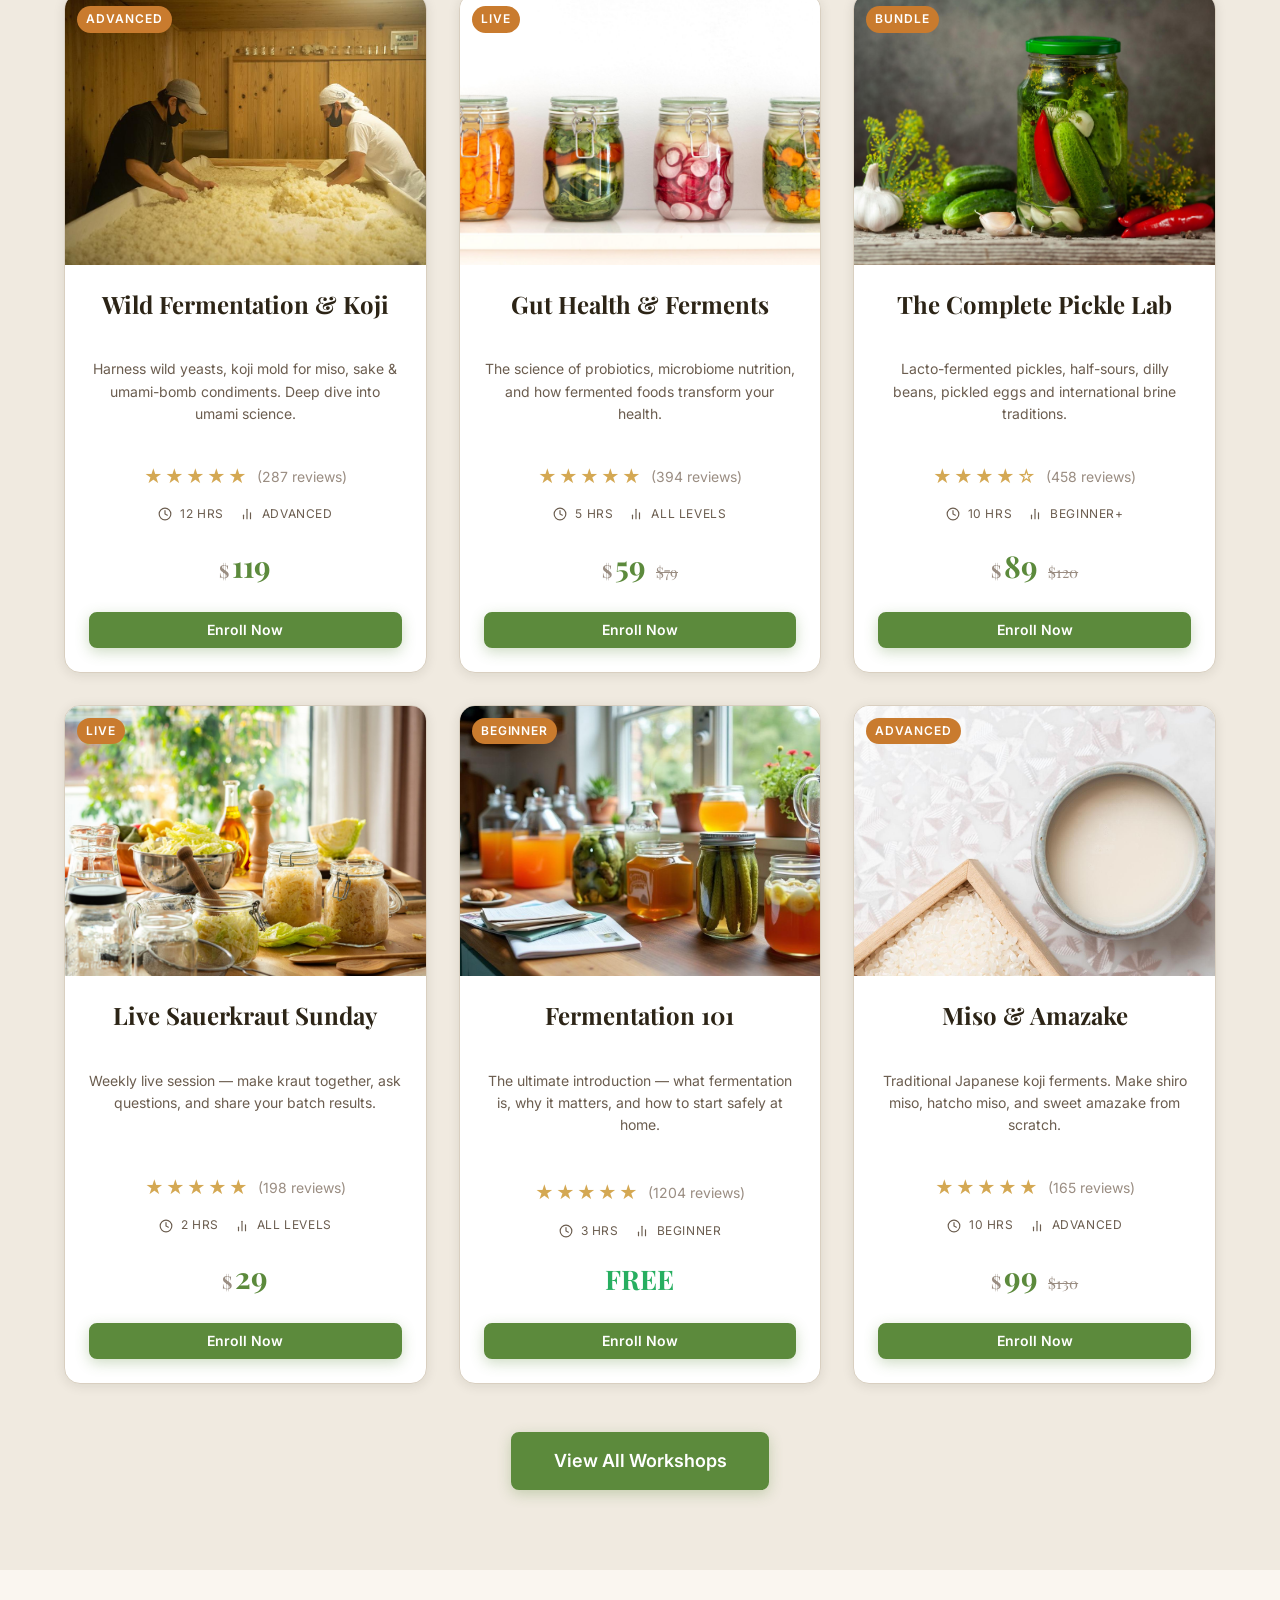
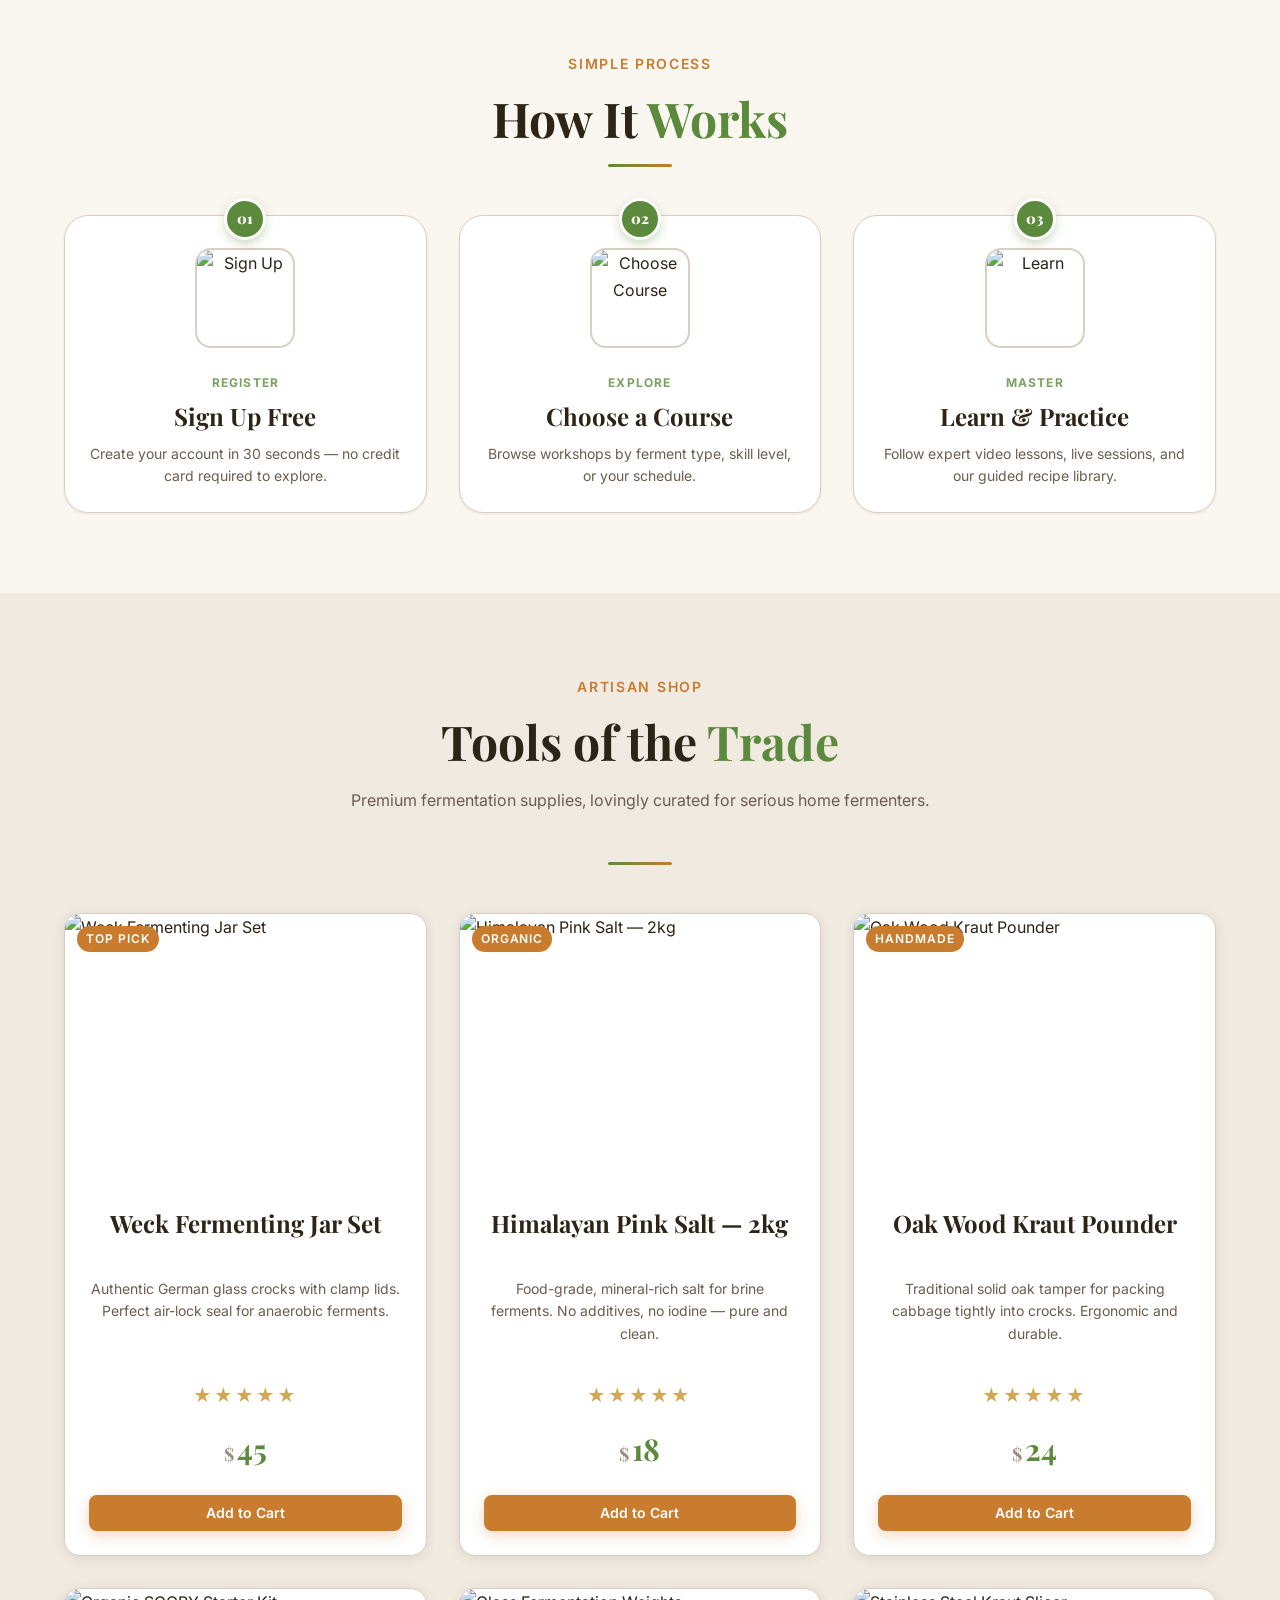
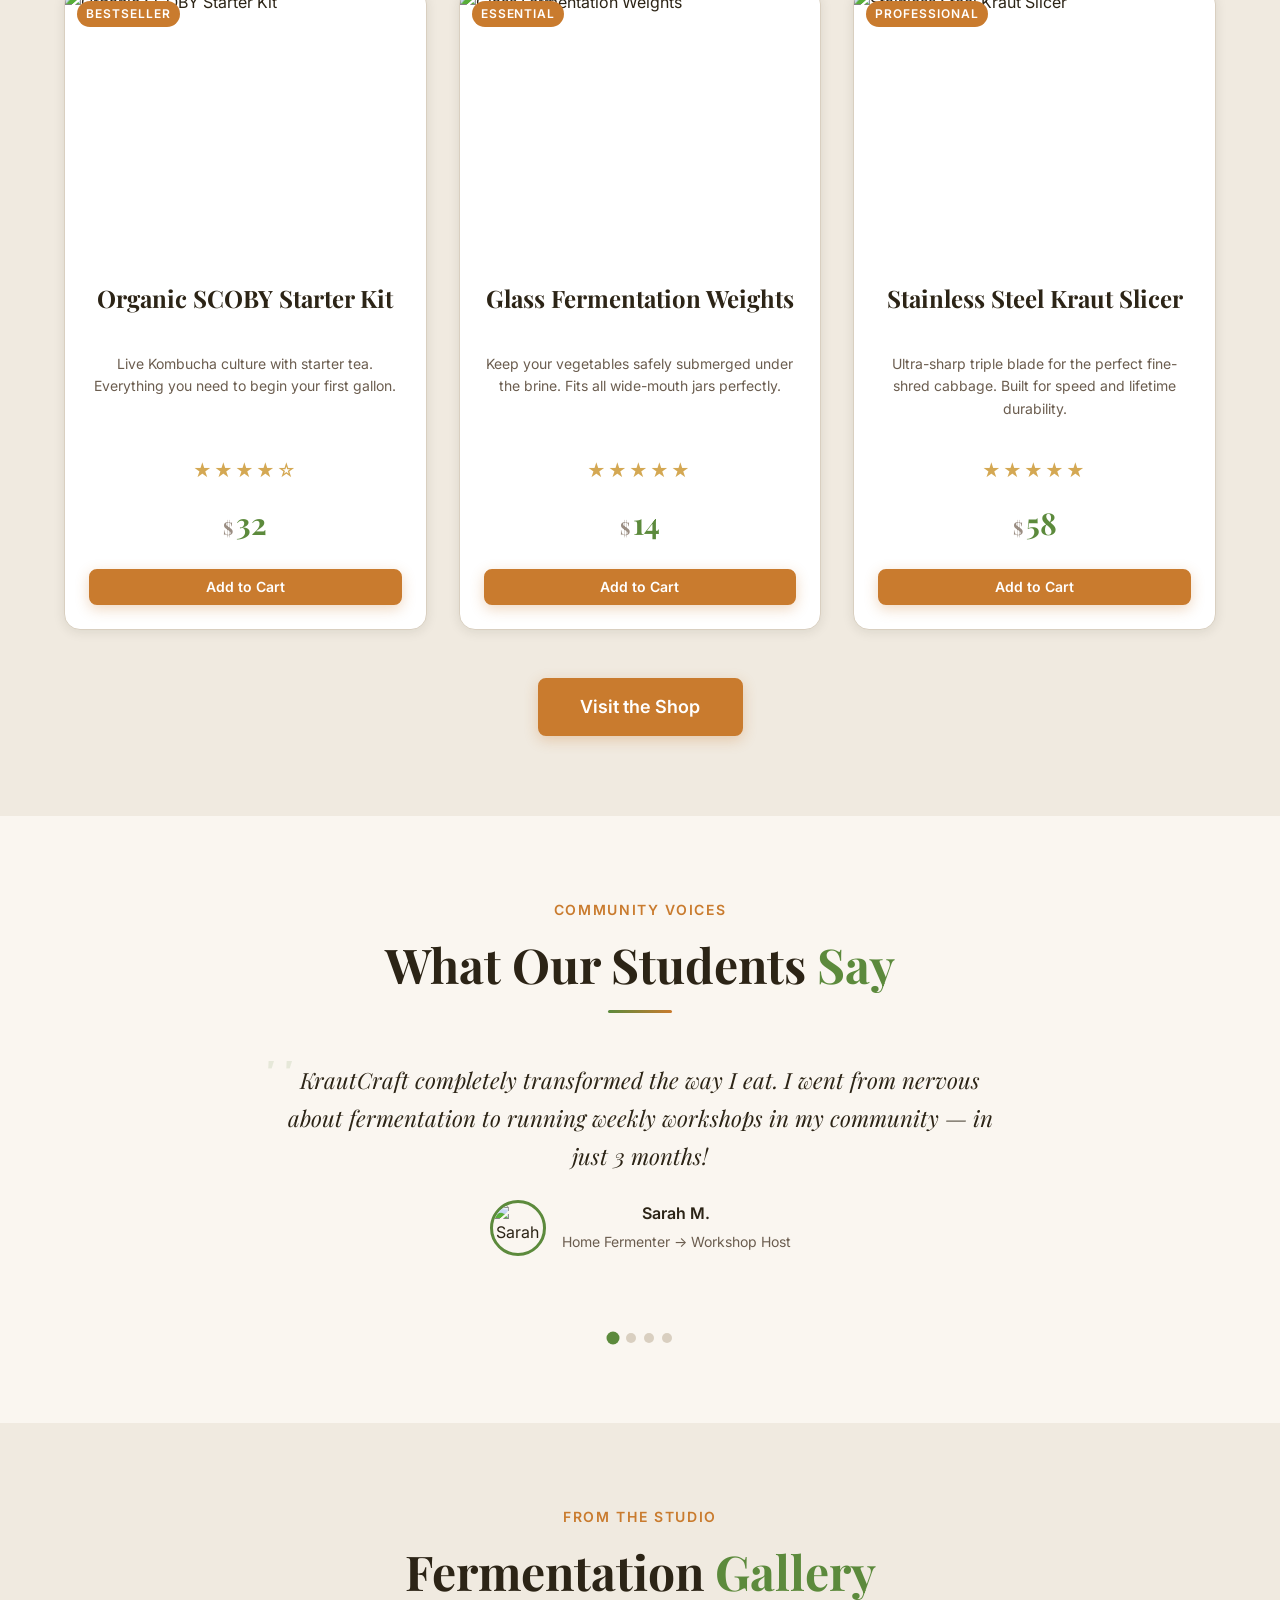
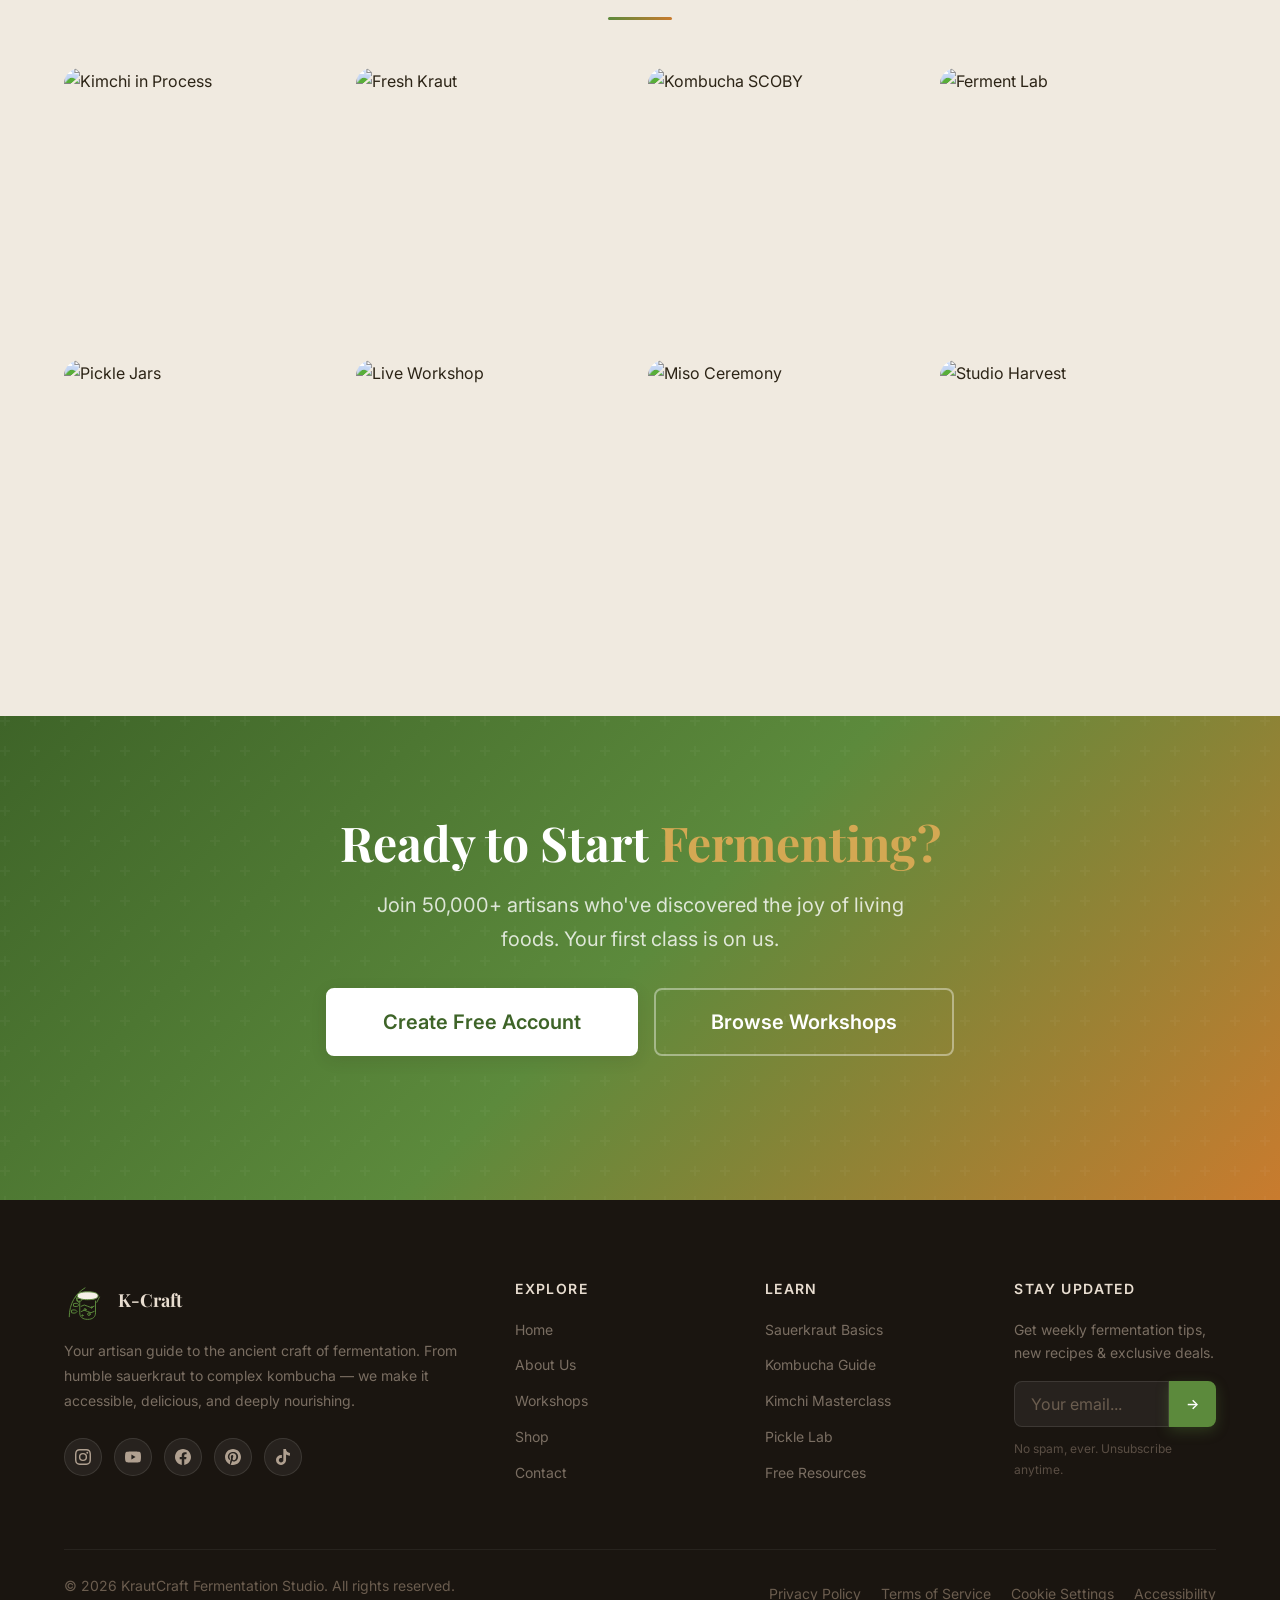
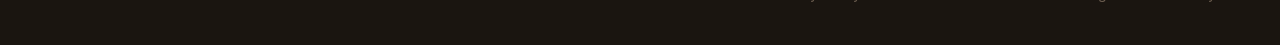
==== commit c1285d16: "s" ====
--- a/index.html
+++ b/index.html
@@ -39,17 +39,29 @@
 
       <!-- Logo -->
       <a href="index.html" class="site-logo" aria-label="Fermentation Workshop Home">
-        <div class="logo-mark" aria-hidden="true">
-          <svg width="24" height="24" viewBox="0 0 24 24" fill="none" stroke="currentColor" stroke-width="2" stroke-linecap="round" stroke-linejoin="round">
-            <rect x="6" y="5" width="12" height="15" rx="3" />
-            <rect x="8" y="2" width="8" height="3" rx="1" />
-            <path d="M6 14c2 0 3-1 6-1s4 1 6 1" />
-            <path d="M12 8c1.5 0 2 1 2 2s-1 2-2 2-2-1-2-2 1.5-2 2-2z" />
-          </svg>
-        </div>
+        <div class="logo-mark" aria-hidden="true"><svg class="custom-logo-icon" width="42" height="42" viewBox="0 0 64 64" fill="none" stroke="currentColor" stroke-width="1.5" stroke-linecap="round" stroke-linejoin="round" style="color: var(--clr-primary);">
+  <!-- Wheat Stalk -->
+  <path d="M 8 56 C 8 36, 18 20, 32 12" />
+  <path d="M 12 46 C 18 44, 20 48, 20 48 C 20 48, 18 52, 12 50 Z" />
+  <path d="M 15 36 C 21 34, 23 38, 23 38 C 23 38, 21 42, 15 40 Z" />
+  <path d="M 20 28 C 26 26, 28 30, 28 30 C 28 30, 26 34, 20 32 Z" />
+  <!-- Jar -->
+  <path d="M 24 32 V 50 C 24 56, 28 60, 36 60 C 44 60, 48 56, 48 50 V 32" />
+  <!-- Cloth Cover -->
+  <path d="M 20 24 C 20 20, 26 18, 36 18 C 46 18, 52 20, 52 24 C 52 28, 46 30, 36 30 C 26 30, 20 28, 20 24 Z" fill="var(--clr-surface-alt)" stroke="var(--clr-primary)"/>
+  <path d="M 18 26 L 22 34 M 54 26 L 50 34" />
+  <!-- Liquid/Kraut lines -->
+  <path d="M 26 40 Q 31 36 36 40 T 46 40" />
+  <path d="M 26 48 Q 31 44 36 48 T 46 48" />
+  <!-- Bubbles -->
+  <circle cx="32" cy="45" r="1.5" />
+  <circle cx="38" cy="52" r="2" />
+  <circle cx="42" cy="42" r="1" />
+  <circle cx="28" cy="54" r="1" />
+</svg></div>
         <div class="logo-text">
-          <span class="logo-name">KrautCraft</span>
-          <span class="logo-tagline">Fermentation Studio</span>
+          <span class="logo-name">K-Craft</span>
+          
         </div>
       </a>
 
@@ -529,17 +541,29 @@
         <!-- Brand Column -->
         <div class="footer-col footer-brand">
           <a href="index.html" class="site-logo" style="text-decoration:none;">
-            <div class="logo-mark" aria-hidden="true">
-          <svg width="24" height="24" viewBox="0 0 24 24" fill="none" stroke="currentColor" stroke-width="2" stroke-linecap="round" stroke-linejoin="round">
-            <rect x="6" y="5" width="12" height="15" rx="3" />
-            <rect x="8" y="2" width="8" height="3" rx="1" />
-            <path d="M6 14c2 0 3-1 6-1s4 1 6 1" />
-            <path d="M12 8c1.5 0 2 1 2 2s-1 2-2 2-2-1-2-2 1.5-2 2-2z" />
-          </svg>
-        </div>
+            <div class="logo-mark" aria-hidden="true"><svg class="custom-logo-icon" width="42" height="42" viewBox="0 0 64 64" fill="none" stroke="currentColor" stroke-width="1.5" stroke-linecap="round" stroke-linejoin="round" style="color: var(--clr-primary);">
+  <!-- Wheat Stalk -->
+  <path d="M 8 56 C 8 36, 18 20, 32 12" />
+  <path d="M 12 46 C 18 44, 20 48, 20 48 C 20 48, 18 52, 12 50 Z" />
+  <path d="M 15 36 C 21 34, 23 38, 23 38 C 23 38, 21 42, 15 40 Z" />
+  <path d="M 20 28 C 26 26, 28 30, 28 30 C 28 30, 26 34, 20 32 Z" />
+  <!-- Jar -->
+  <path d="M 24 32 V 50 C 24 56, 28 60, 36 60 C 44 60, 48 56, 48 50 V 32" />
+  <!-- Cloth Cover -->
+  <path d="M 20 24 C 20 20, 26 18, 36 18 C 46 18, 52 20, 52 24 C 52 28, 46 30, 36 30 C 26 30, 20 28, 20 24 Z" fill="var(--clr-surface-alt)" stroke="var(--clr-primary)"/>
+  <path d="M 18 26 L 22 34 M 54 26 L 50 34" />
+  <!-- Liquid/Kraut lines -->
+  <path d="M 26 40 Q 31 36 36 40 T 46 40" />
+  <path d="M 26 48 Q 31 44 36 48 T 46 48" />
+  <!-- Bubbles -->
+  <circle cx="32" cy="45" r="1.5" />
+  <circle cx="38" cy="52" r="2" />
+  <circle cx="42" cy="42" r="1" />
+  <circle cx="28" cy="54" r="1" />
+</svg></div>
             <div class="logo-text">
-              <span class="logo-name" style="color:#E8DDD0;">KrautCraft</span>
-              <span class="logo-tagline">Fermentation Studio</span>
+              <span class="logo-name" style="color:#E8DDD0;">K-Craft</span>
+              
             </div>
           </a>
           <p>Your artisan guide to the ancient craft of fermentation. From humble sauerkraut to complex kombucha — we
@@ -654,4 +678,6 @@
 
 </body>
 
-</html>+</html>
+
+
--- a/css/layout.css
+++ b/css/layout.css
@@ -35,17 +35,19 @@
 }
 .logo-mark {
   width: 42px; height: 42px;
-  background: linear-gradient(135deg, var(--clr-primary), var(--clr-secondary));
-  border-radius: 10px;
   display: flex;
   align-items: center;
   justify-content: center;
-  font-size: 1.4rem;
-  color: #fff;
   flex-shrink: 0;
   transition: transform var(--trans-bounce);
-  box-shadow: 0 4px 8px rgba(0, 0, 0, 0.08);
-}
+}
+.custom-logo-icon {
+  width: 100%;
+  height: 100%;
+  object-fit: contain;
+  transition: filter var(--trans-fast);
+}
+
 .site-logo:hover .logo-mark { transform: rotate(-8deg) scale(1.08); }
 
 .logo-text { display: flex; flex-direction: column; line-height: 1.1; }
@@ -374,3 +376,4 @@
 @media (max-width: 640px) {
   .footer-grid { grid-template-columns: 1fr; }
 }
+
